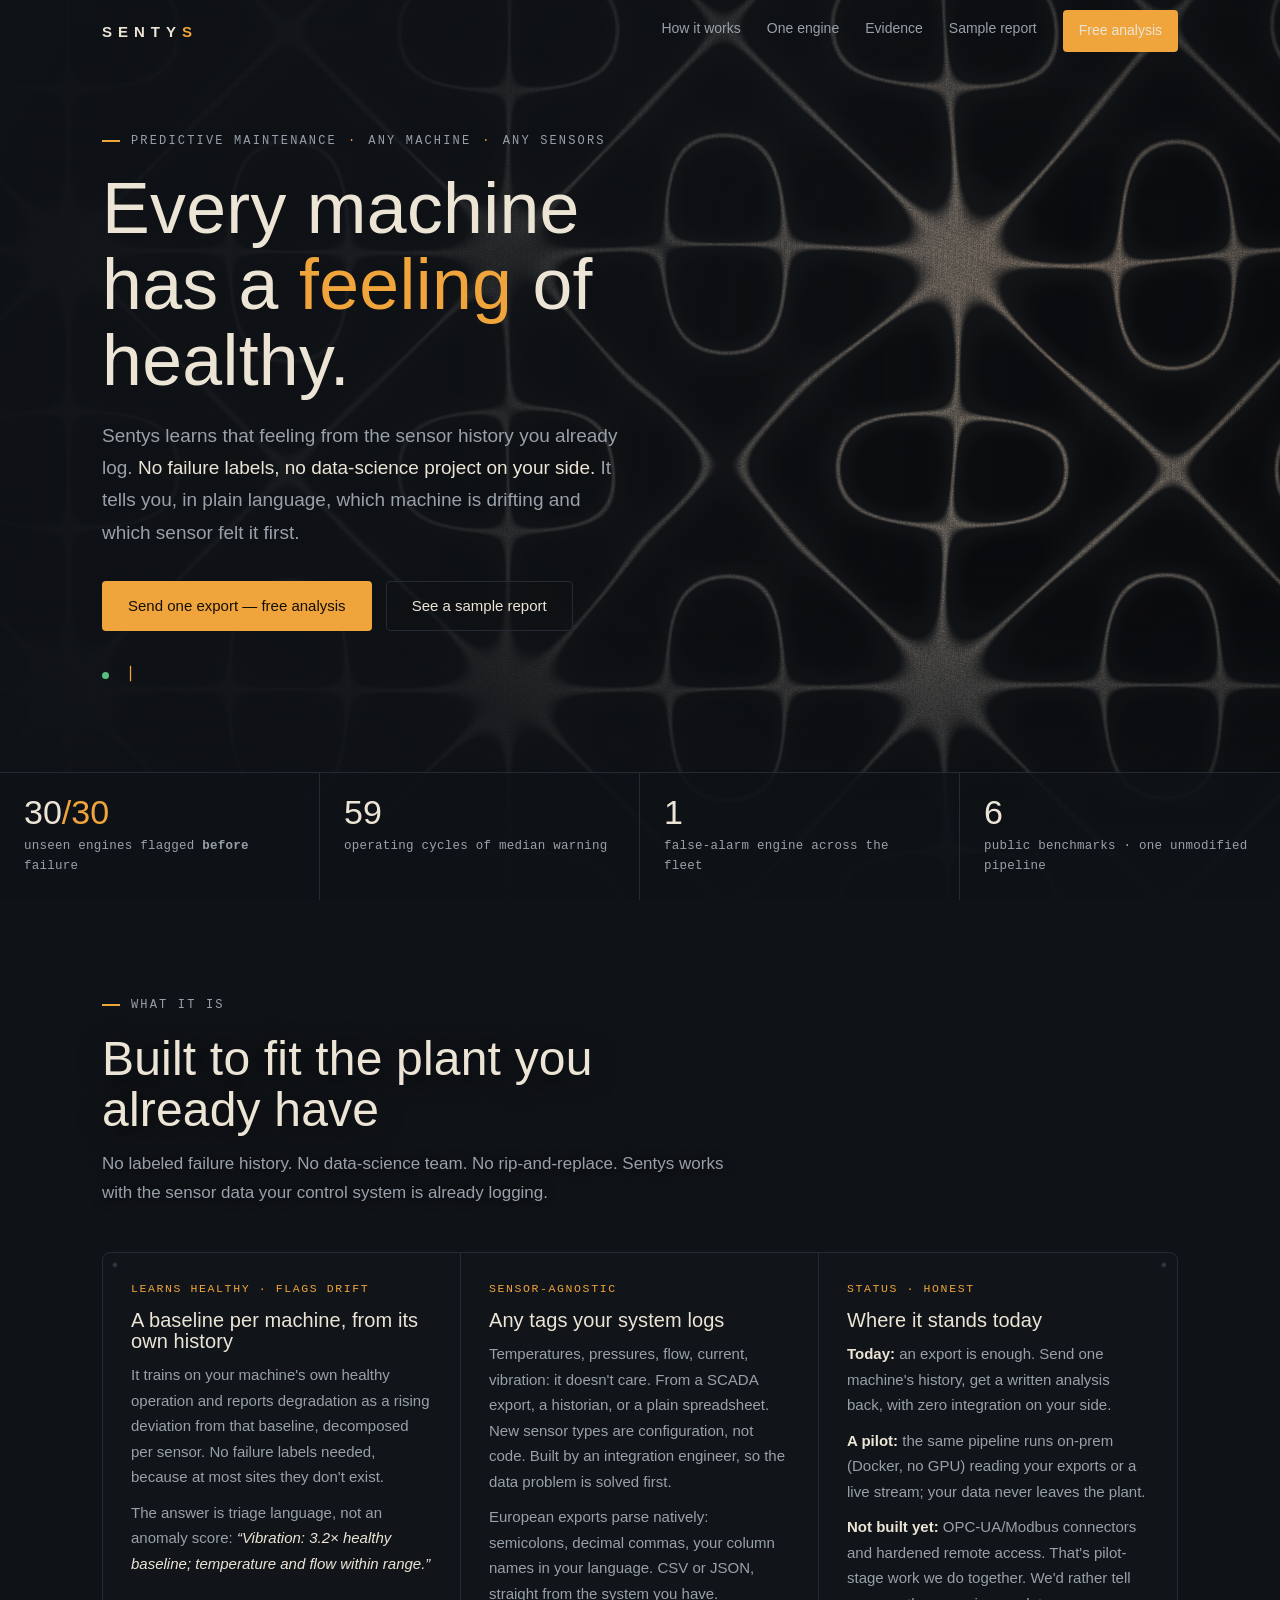
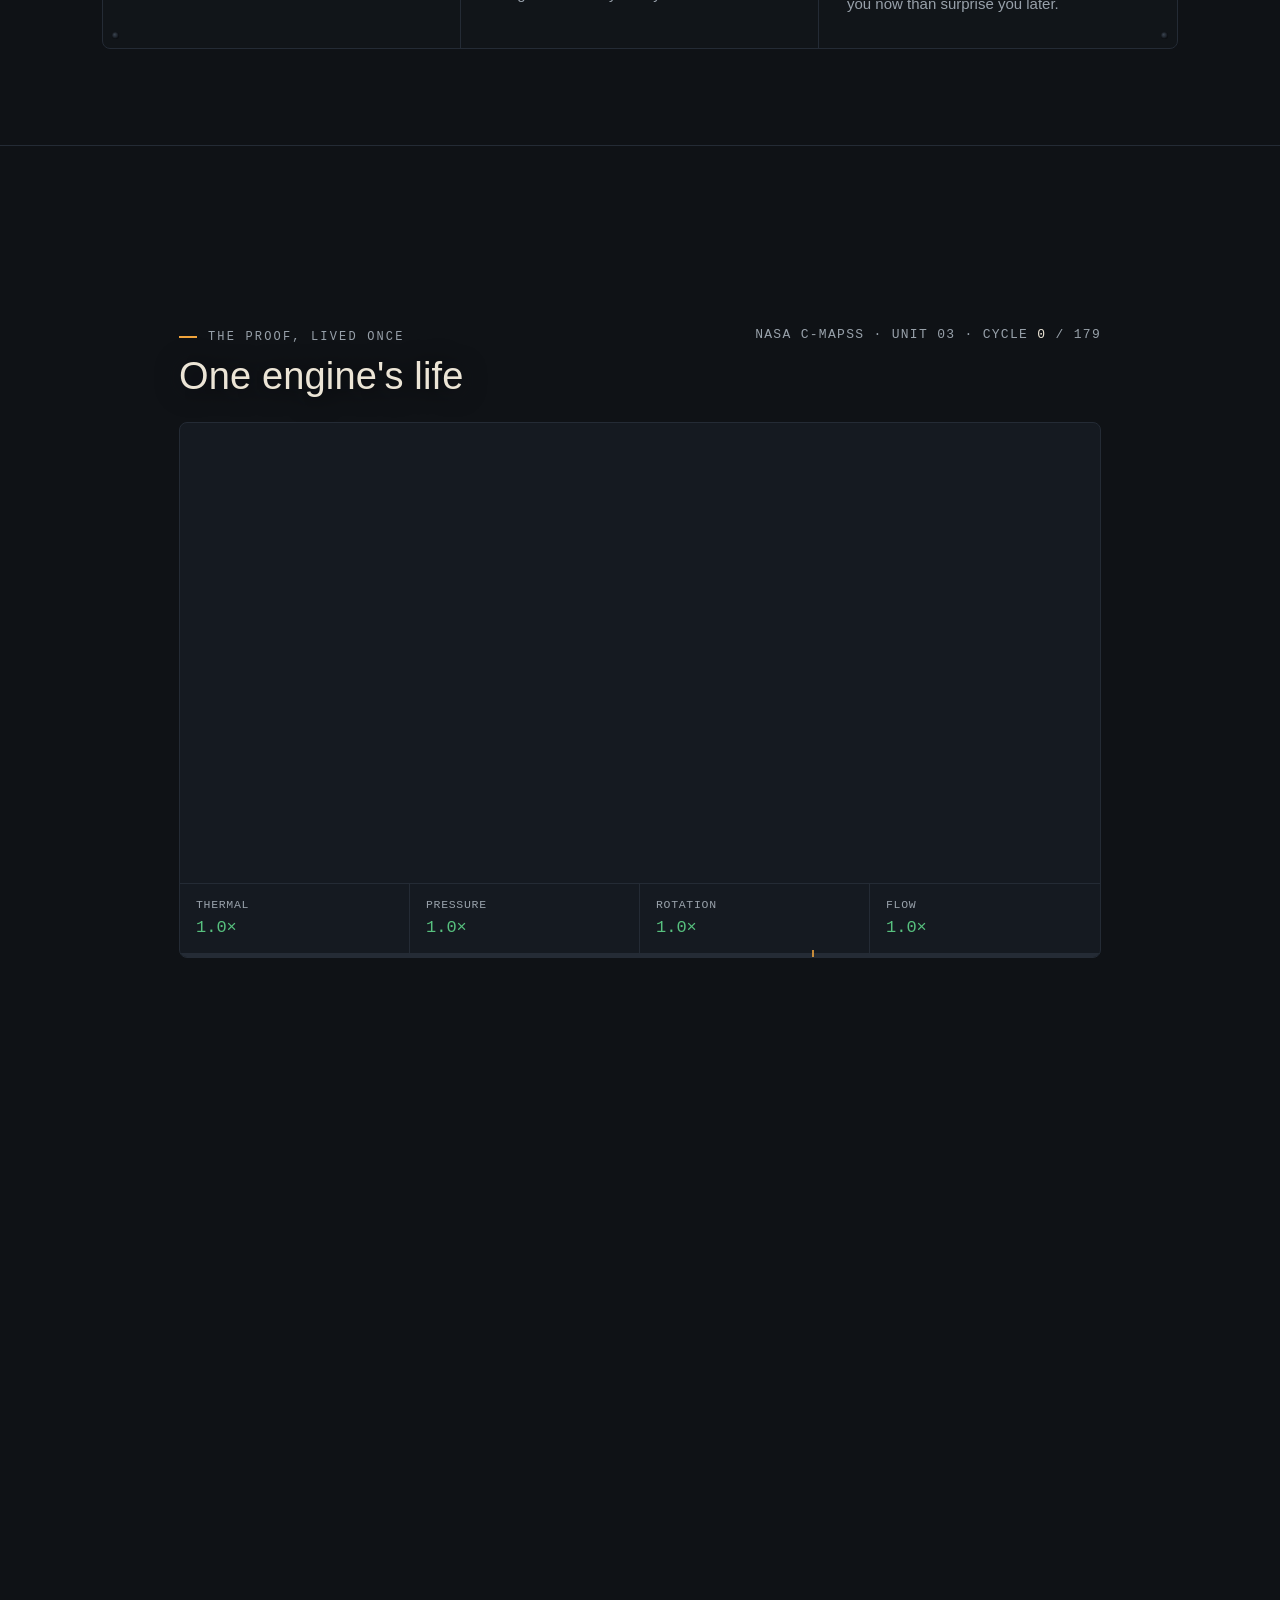
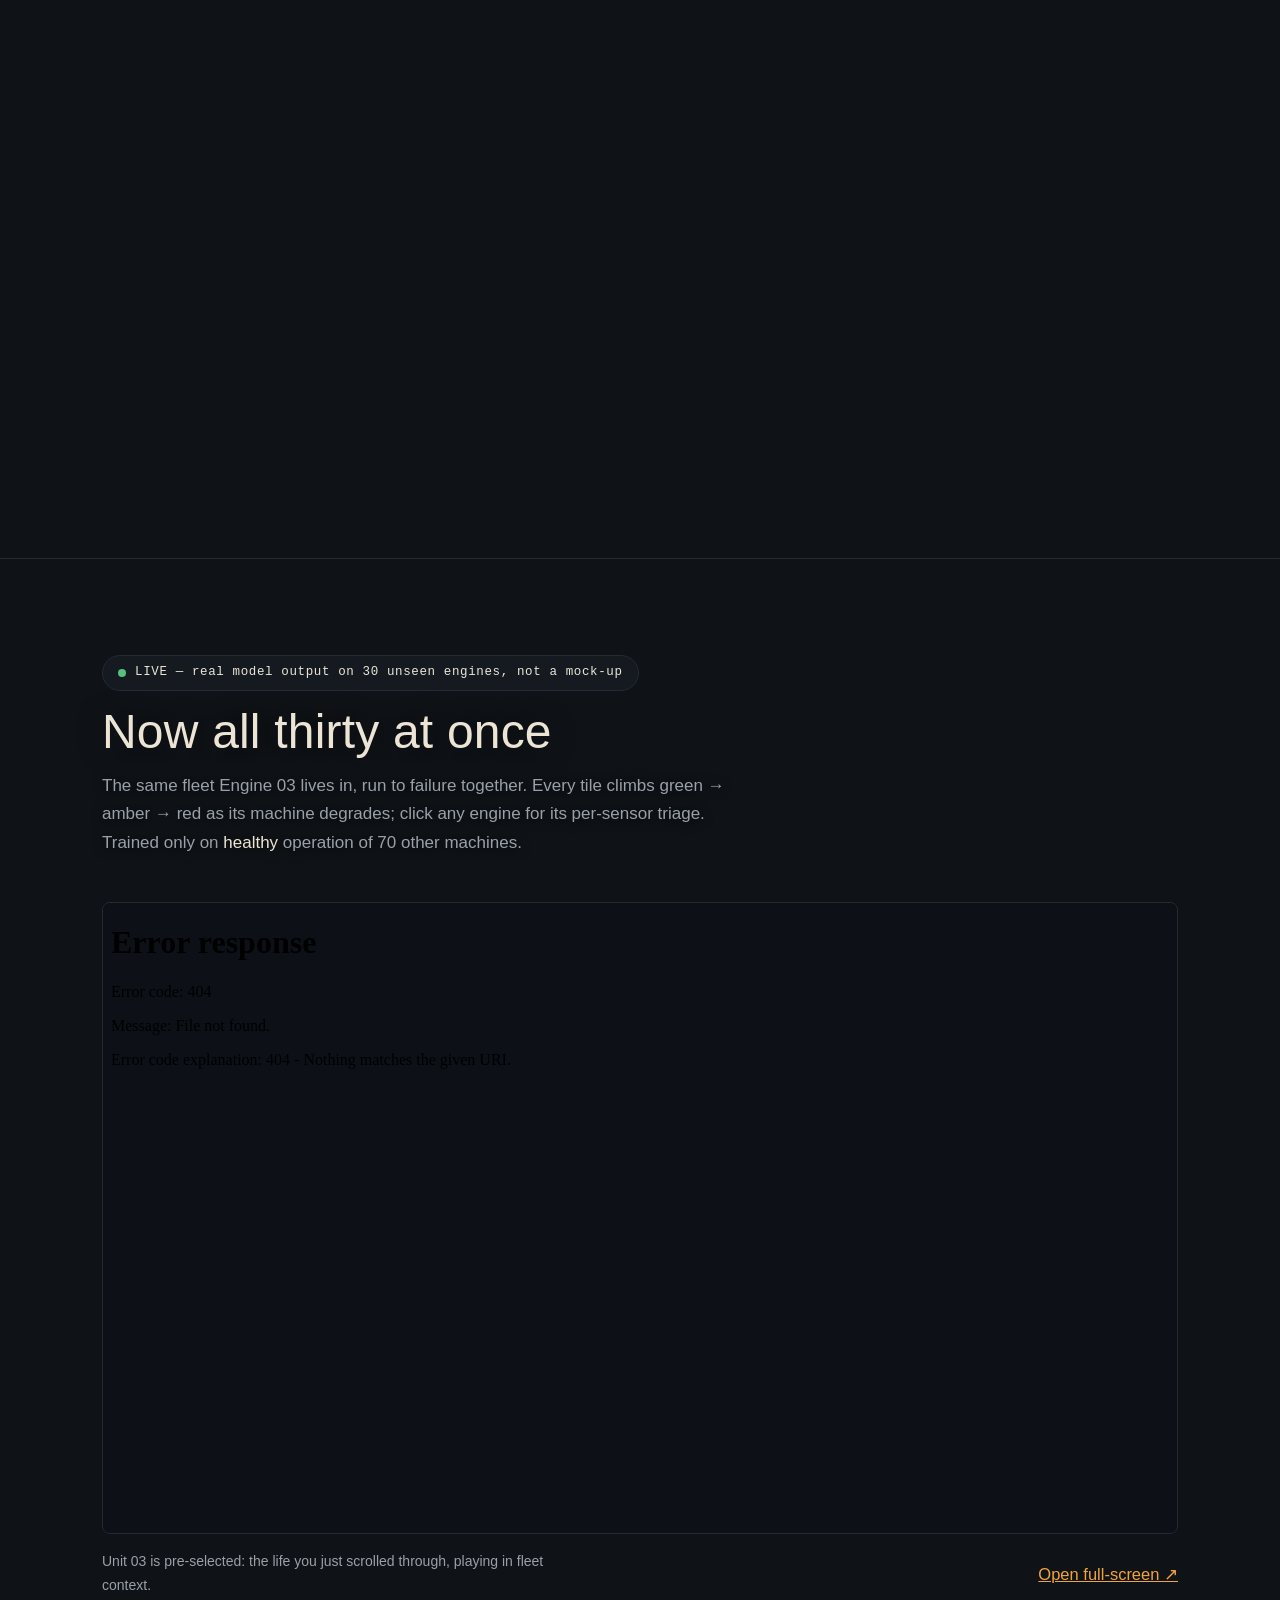
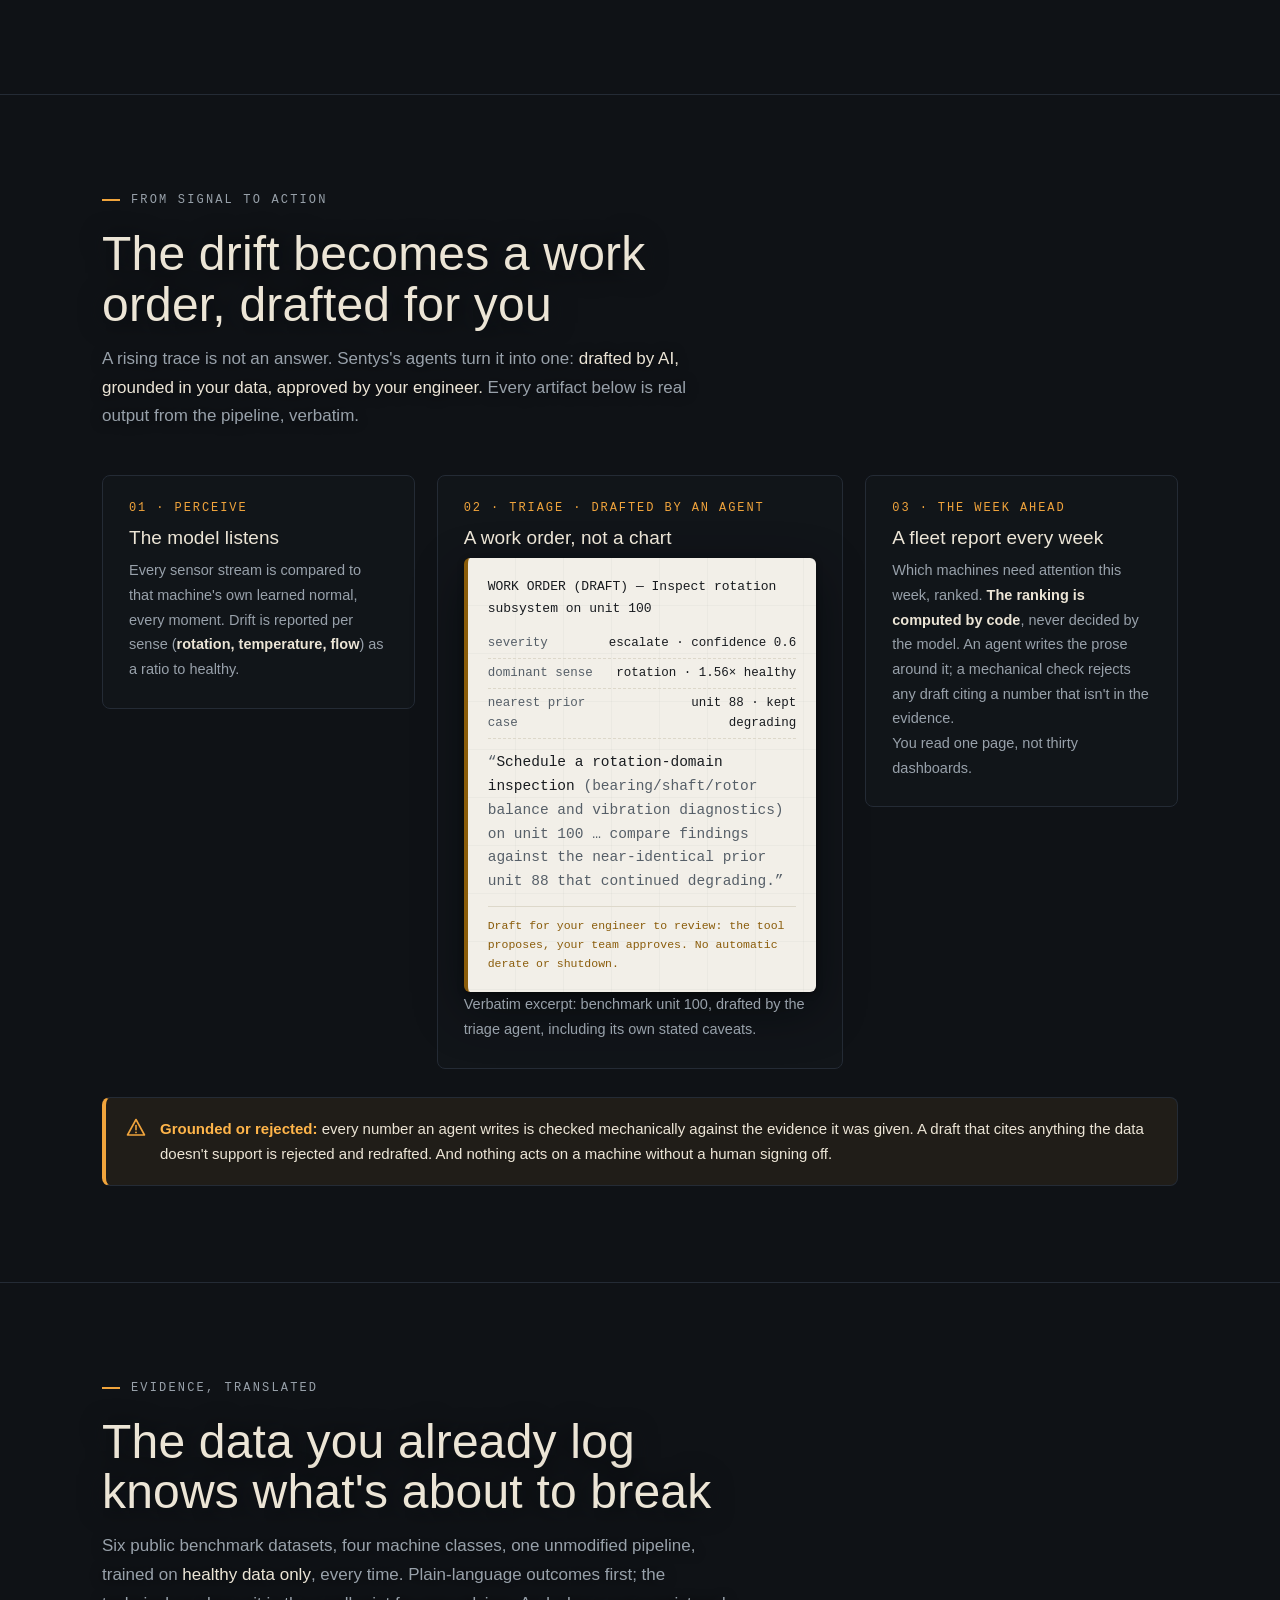
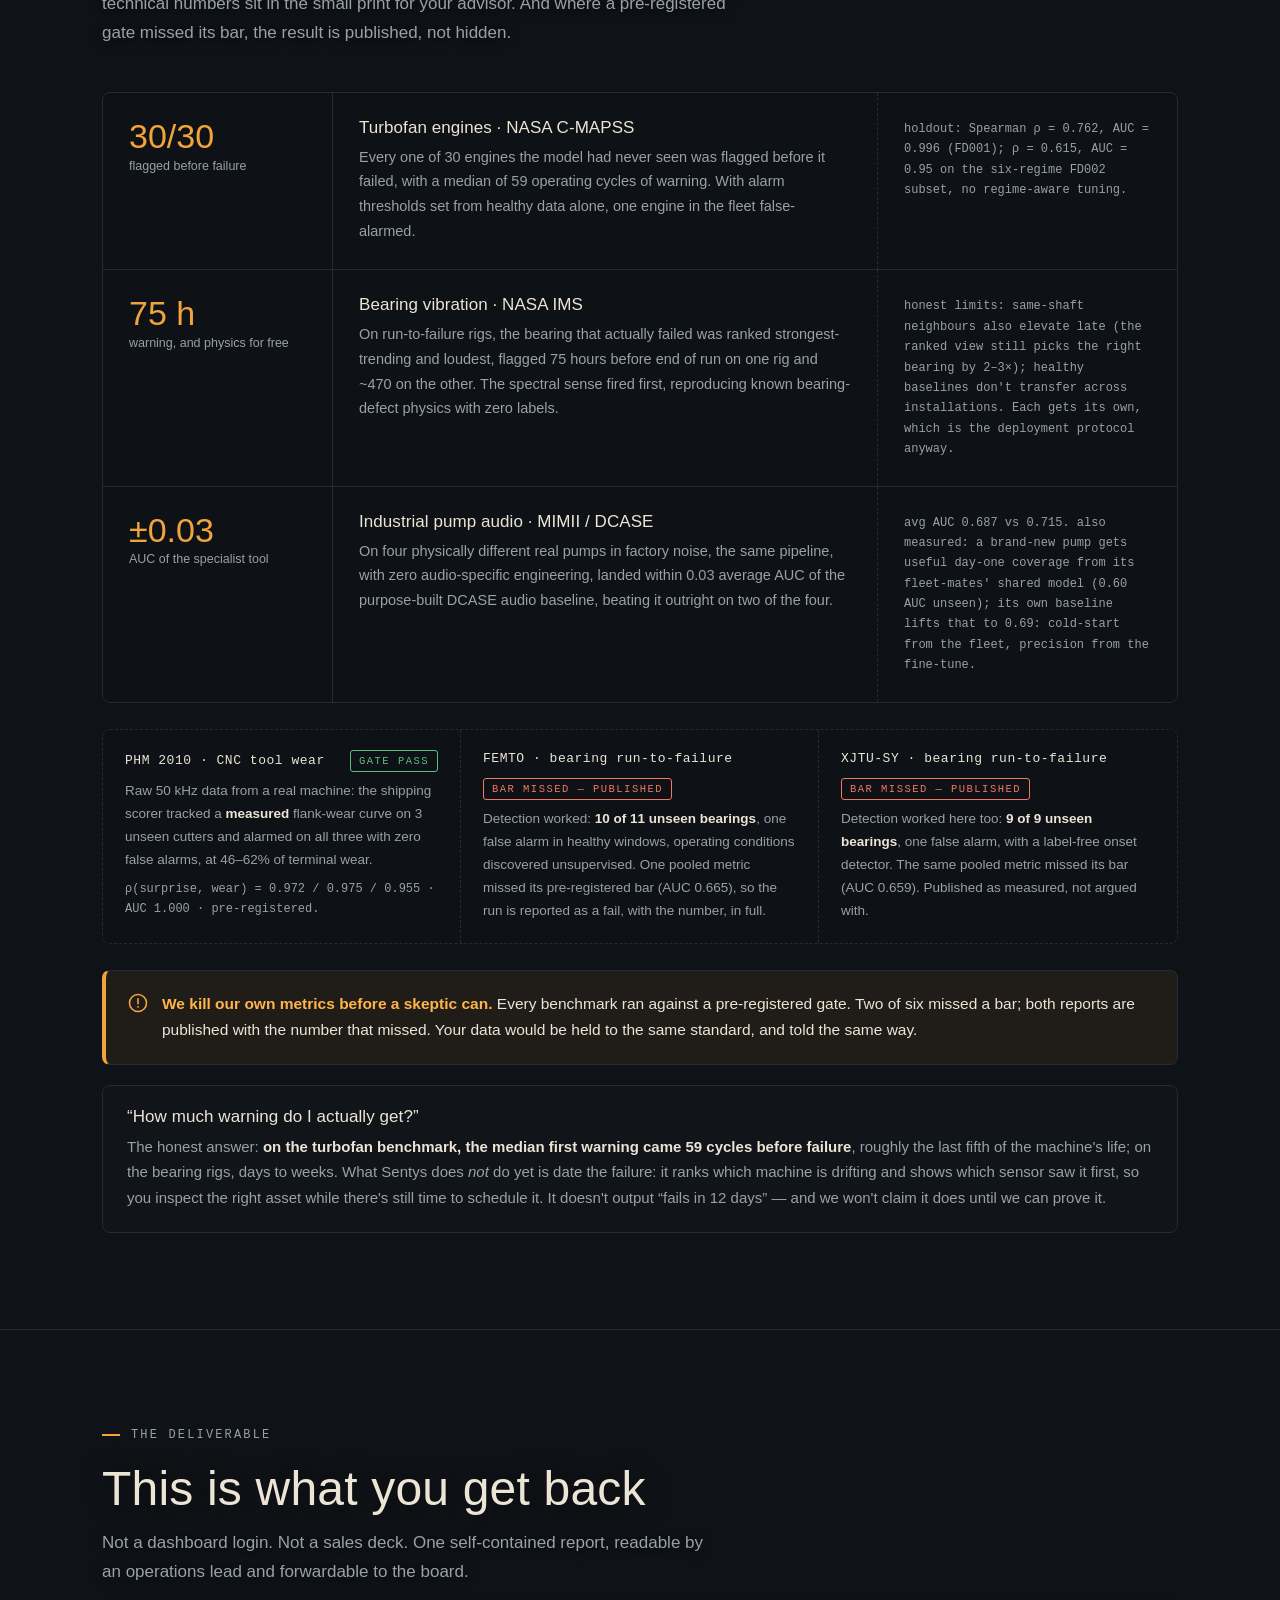
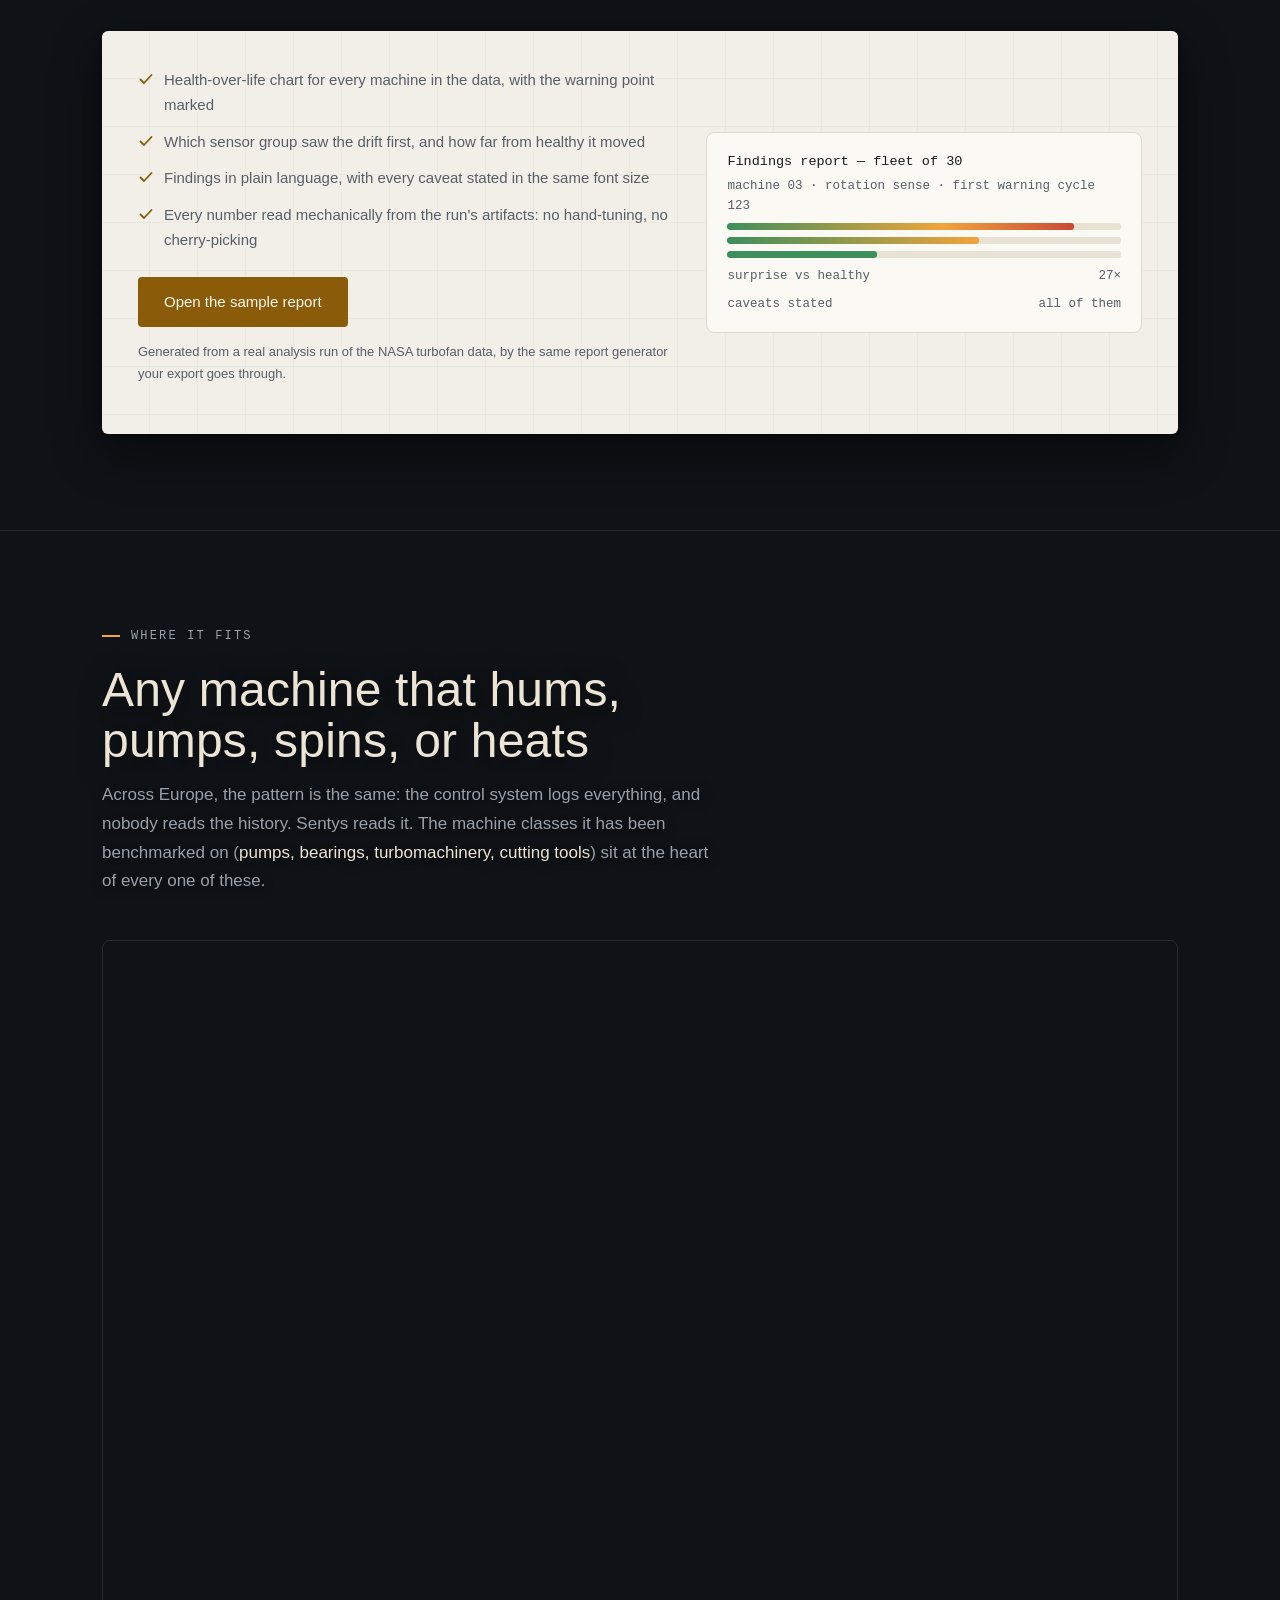
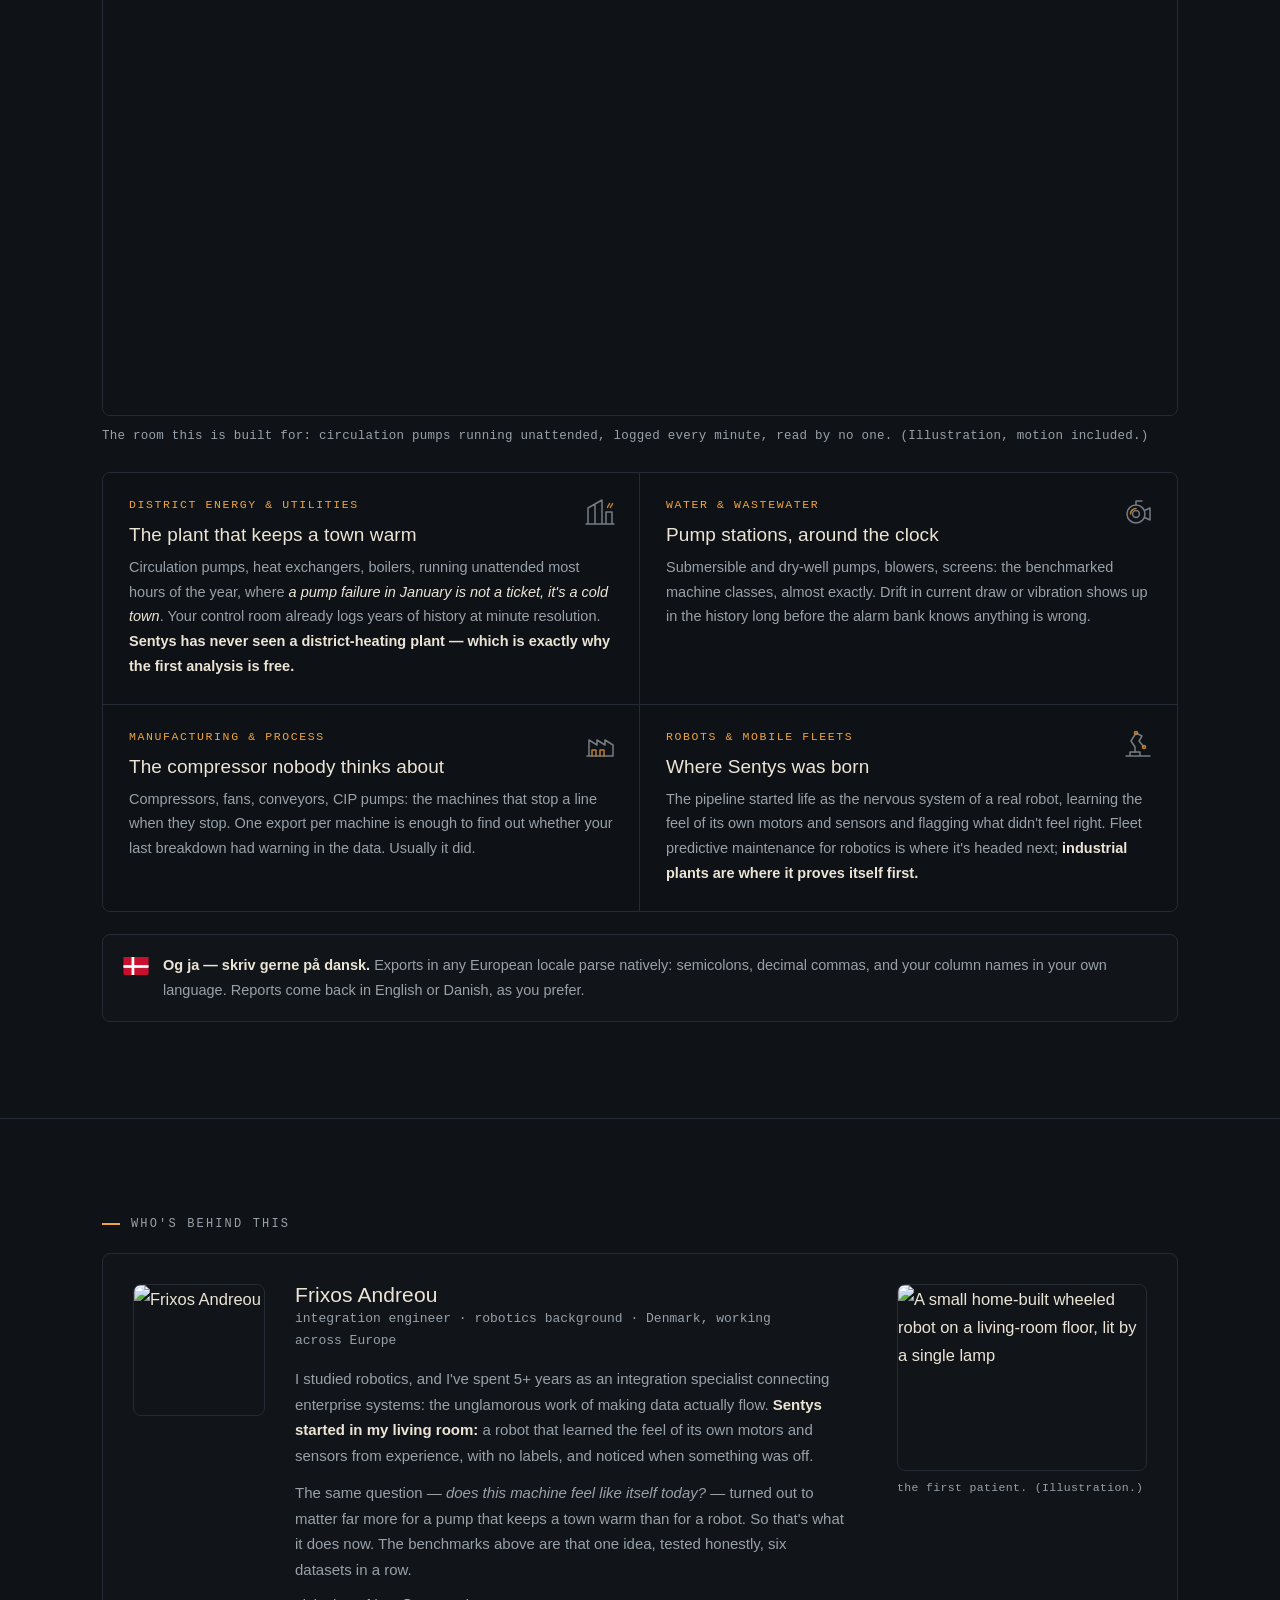
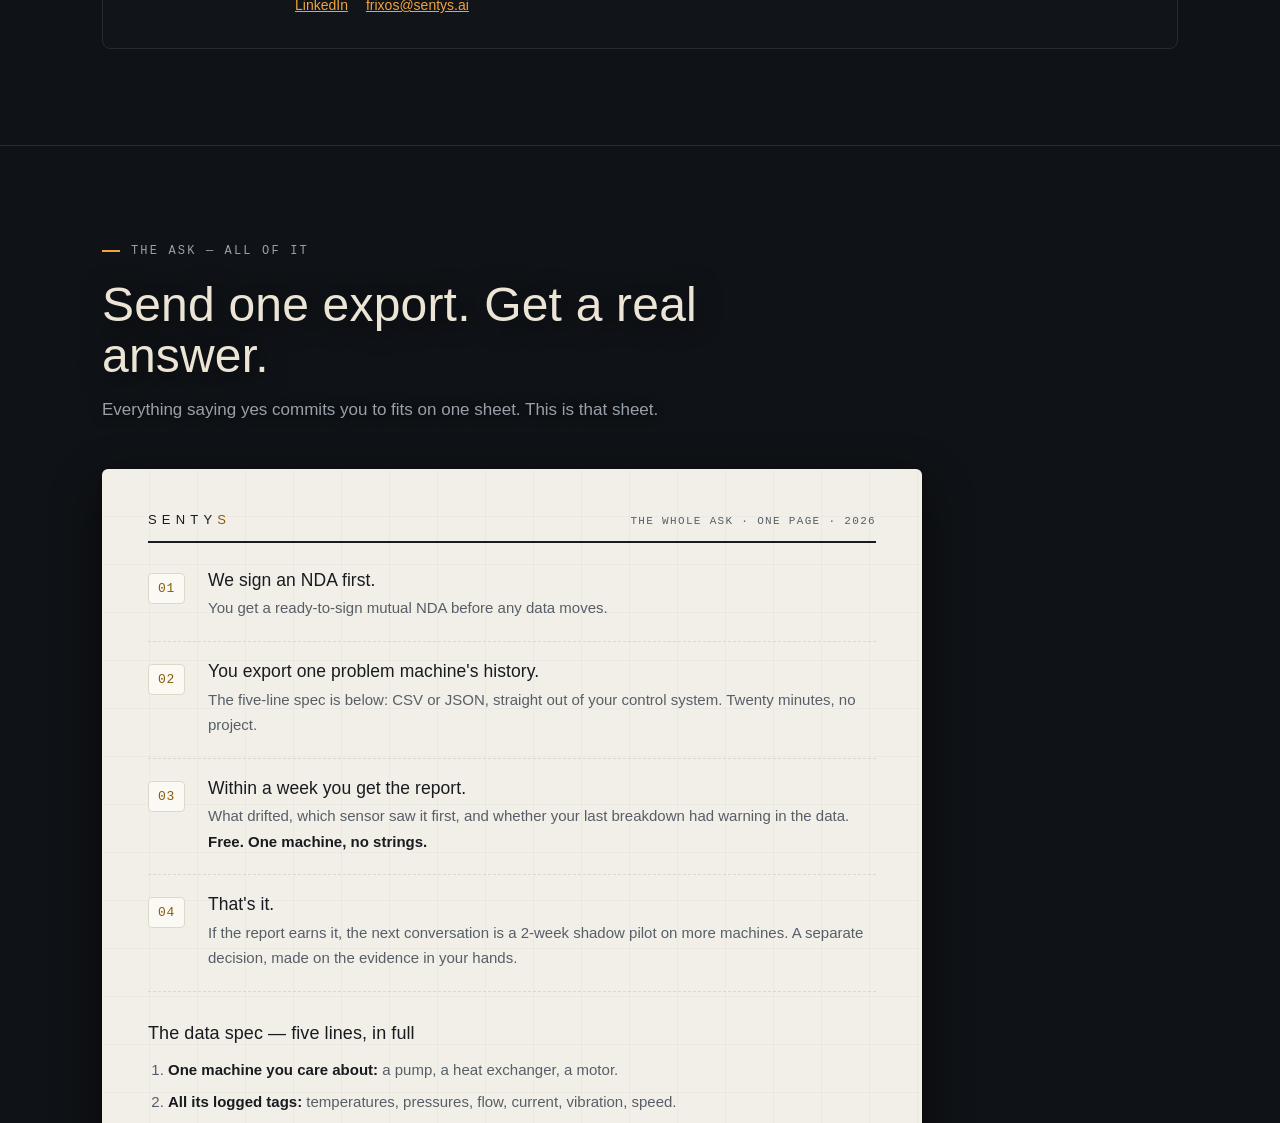
==== index.html @ b0e02014 "Enforced convictions: display-scale payoff ('56 cycles'), mobile 2x2 sense chips The story's most im" ====
<!DOCTYPE html>
<html lang="en">
<head>
<meta charset="utf-8">
<meta name="viewport" content="width=device-width, initial-scale=1">
<title>Sentys — Every machine has a feeling of healthy</title>
<meta name="description" content="Sentys learns each machine's healthy behaviour from the sensor history you already log: any machine, any sensors, no failure labels. It tells you in plain language which machine is drifting and which sensor felt it first.">
<meta property="og:type" content="website">
<meta property="og:title" content="Sentys — every machine has a feeling of healthy">
<meta property="og:description" content="Failure warning from data you already collect. All 30 unseen machines flagged before failure on NASA's benchmark, one false alarm. Send one export — free analysis.">
<meta property="og:url" content="https://sentys.ai/">
<meta property="og:image" content="https://sentys.ai/og.png">
<meta property="og:image:width" content="1200">
<meta property="og:image:height" content="630">
<meta name="twitter:card" content="summary_large_image">
<link rel="canonical" href="https://sentys.ai/">
<meta name="theme-color" content="#0f1216">
<link rel="icon" href="data:image/svg+xml,%3Csvg xmlns='http://www.w3.org/2000/svg' viewBox='0 0 32 32'%3E%3Crect width='32' height='32' rx='6' fill='%230f1216'/%3E%3Cpath d='M6 16c3.3 0 3.3-6 6.7-6s3.3 6 6.6 6 3.4-6 6.7-6' fill='none' stroke='%23f0a43c' stroke-width='2.2' stroke-linecap='round'/%3E%3Cpath d='M6 22c3.3 0 3.3-4 6.7-4s3.3 4 6.6 4 3.4-4 6.7-4' fill='none' stroke='%23ece5d6' stroke-width='1.6' stroke-linecap='round' opacity='.55'/%3E%3C/svg%3E">
<link rel="preload" href="assets/fonts/ClashDisplay-500.woff2" as="font" type="font/woff2" crossorigin>
<link rel="preload" href="assets/fonts/Supreme-Regular.woff2" as="font" type="font/woff2" crossorigin>
<link rel="preload" href="assets/fonts/PlexMono-400.woff2" as="font" type="font/woff2" crossorigin>
<link rel="stylesheet" href="assets/css/site.css?v=3">
</head>
<body>
<a class="skip" href="#main">Skip to content</a>

<div class="plate-fallback" aria-hidden="true"></div>
<canvas id="plate" aria-hidden="true"></canvas>
<div class="veil" aria-hidden="true"></div>

<nav class="top" aria-label="Main">
  <div class="wrap">
    <a class="brand" href="#top">SENTY<i>S</i></a>
    <div class="nav-links">
      <a href="#how">How it works</a>
      <a href="#story">One engine</a>
      <a href="#evidence">Evidence</a>
      <a href="sample-report.html">Sample report</a>
      <a class="nav-cta" href="#ask">Free analysis</a>
    </div>
  </div>
</nav>

<!-- ═══ HERO ═══ -->
<header class="hero" id="top" data-plate="hero" data-plate-mode="5,3" data-plate-center=".62,.48" data-plate-dim="1">
  <div class="hero-scrim" aria-hidden="true"></div>
  <div class="hero-inner">
    <div class="wrap">
      <div class="hero-copy">
        <p class="eyebrow eyebrow-seq"><span class="ph">Predictive maintenance</span><span class="sep">·</span><span class="ph">any machine</span><span class="sep">·</span><span class="ph">any sensors</span></p>
        <h1>Every machine has a <em>feeling</em> of healthy.</h1>
        <p class="hero-sub">Sentys learns that feeling from the sensor history you already log.
          <b>No failure labels, no data-science project on your side.</b> It tells you, in plain
          language, which machine is drifting and which sensor felt it first.</p>
        <div class="cta-row">
          <a class="btn btn-primary" href="#ask">Send one export — free analysis</a>
          <a class="btn btn-ghost" href="sample-report.html">See a sample report</a>
        </div>
        <p class="voice" aria-live="off"><span class="dot" aria-hidden="true"></span>
          <span class="vtext">all senses within healthy range</span><span class="caret" aria-hidden="true">▏</span></p>
      </div>
    </div>
  </div>
  <div class="readouts">
    <div class="readout-grid" role="list">
      <div class="readout" role="listitem"><div class="n num">30<i>/30</i></div><div class="l">unseen engines flagged <b>before</b> failure</div></div>
      <div class="readout" role="listitem"><div class="n num">59</div><div class="l">operating cycles of median warning</div></div>
      <div class="readout" role="listitem"><div class="n num">1</div><div class="l">false-alarm engine across the fleet</div></div>
      <div class="readout" role="listitem"><div class="n num">6</div><div class="l">public benchmarks · one unmodified pipeline</div></div>
    </div>
  </div>
</header>

<main id="main">
<!-- ═══ WHAT IT IS: the spec plate ═══ -->
<section id="how" data-plate data-plate-mode="4,3" data-plate-center=".5,.4" data-plate-dim=".28">
  <div class="wrap">
    <p class="eyebrow reveal">What it is</p>
    <h2 class="reveal">Built to fit the plant you already have</h2>
    <p class="section-lead reveal d1">No labeled failure history. No data-science team. No rip-and-replace.
      Sentys works with the sensor data your control system is already logging.</p>
    <div class="platewall reveal">
      <span class="screw tl" aria-hidden="true"></span><span class="screw tr" aria-hidden="true"></span>
      <span class="screw bl" aria-hidden="true"></span><span class="screw br" aria-hidden="true"></span>
      <div class="pw-cell">
        <div class="tag">Learns healthy · flags drift</div>
        <h3>A baseline per machine, from its own history</h3>
        <p>It trains on your machine's own healthy operation and reports degradation as a rising
          deviation from that baseline, decomposed per sensor. No failure labels needed, because
          at most sites they don't exist.</p>
        <p>The answer is triage language, not an anomaly score:
          <i>“Vibration: 3.2× healthy baseline; temperature and flow within range.”</i></p>
      </div>
      <div class="pw-cell">
        <div class="tag">Sensor-agnostic</div>
        <h3>Any tags your system logs</h3>
        <p>Temperatures, pressures, flow, current, vibration: it doesn't care. From a SCADA export,
          a historian, or a plain spreadsheet. New sensor types are configuration, not code. Built
          by an integration engineer, so the data problem is solved first.</p>
        <p>European exports parse natively: semicolons, decimal commas, your column names in your
          language. CSV or JSON, straight from the system you have.</p>
      </div>
      <div class="pw-cell">
        <div class="tag">Status · honest</div>
        <h3>Where it stands today</h3>
        <p><b>Today:</b> an export is enough. Send one machine's history, get a written analysis
          back, with zero integration on your side.</p>
        <p><b>A pilot:</b> the same pipeline runs on-prem (Docker, no GPU) reading your exports or
          a live stream; your data never leaves the plant.</p>
        <p><b>Not built yet:</b> OPC-UA/Modbus connectors and hardened remote access. That's
          pilot-stage work we do together. We'd rather tell you now than surprise you later.</p>
      </div>
    </div>
  </div>
</section>

<!-- ═══ THE STORY: one engine's life, scrubbed by scroll ═══ -->
<section id="story" data-plate data-plate-mode="6,2" data-plate-center=".5,.55" data-plate-dim=".55">
  <div class="story-track">
    <div class="story-stick">
      <div class="wrap">
        <div class="story-head">
          <div>
            <p class="eyebrow" style="margin-bottom:10px;">The proof, lived once</p>
            <h2 class="story-title">One engine's life</h2>
          </div>
          <div class="story-cycle num">NASA C-MAPSS · UNIT 03 · CYCLE <span class="cyc">0</span> / 179
            <span class="story-hint" aria-hidden="true">scroll to run <span class="ar">▾</span></span></div>
        </div>
        <div class="story-chartbox">
          <canvas id="storychart" role="img" aria-label="Engine 03's surprise signal over its 179-cycle life, drawn as you scroll: quiet near 1× healthy for 122 cycles, the rotation sense crossing the amber threshold at cycle 123, then climbing to 27× at failure at cycle 179. Four thin per-sense traces run beneath the overall signal."></canvas>
          <div class="story-chips" role="list">
            <div class="story-chip" role="listitem" data-chip="thermal">thermal <span class="cv num">1.0×</span></div>
            <div class="story-chip" role="listitem" data-chip="pressure">pressure <span class="cv num">1.0×</span></div>
            <div class="story-chip" role="listitem" data-chip="rotation">rotation <span class="cv num">1.0×</span></div>
            <div class="story-chip" role="listitem" data-chip="flow">flow <span class="cv num">1.0×</span></div>
          </div>
          <div class="story-rail" aria-hidden="true"><i class="fill"></i><b class="tick"></b></div>
        </div>
        <div class="story-stages">
          <div class="story-stage" data-from="0" data-to="8">
            <div class="s-kicker">Real model output · never seen in training</div>
            <p>179 cycles of real sensor data, scored by Sentys exactly as you see it here.
              <i>Scroll to live this machine's whole life.</i></p>
          </div>
          <div class="story-stage" data-from="8" data-to="45">
            <div class="s-kicker">Learning</div>
            <p>The model learned what healthy feels like from 70 <i>other</i> engines.
              It has never seen this one. No failure labels, anywhere.</p>
          </div>
          <div class="story-stage" data-from="45" data-to="120">
            <div class="s-kicker">Quiet</div>
            <p>122 cycles of nominal. Four senses, all reading near 1× healthy. This is most of a
              machine's life, and Sentys stays silent through it: <i>one false-alarm engine across
              the whole 30-engine fleet.</i></p>
          </div>
          <div class="story-stage" data-from="120" data-to="148">
            <div class="s-kicker">First warning · cycle 123</div>
            <p>The <b>rotation sense</b> crosses the line at 3.7× healthy. Thermal reads 0.9×,
              pressure 1.0×, flow 1.3×: still asleep. One sense felt it first, and said which.</p>
          </div>
          <div class="story-stage" data-from="148" data-to="174">
            <div class="s-kicker">The system speaks</div>
            <p class="s-quote">“Rotation: 4.4× healthy baseline (warning). Thermal, flow, pressure
              within range. Recommend: schedule an inspection.”</p>
            <p><i>Verbatim: the live demo's triage panel for this engine.</i></p>
          </div>
          <div class="story-stage" data-from="174" data-to="181">
            <div class="s-kicker">Failure · cycle 179</div>
            <p class="s-payoff"><b class="num">56 cycles</b> between the first warning and the failure.</p>
            <p>Time enough to schedule the fix instead of surviving the surprise.
              <a href="#demo">Now watch all thirty at once ↓</a></p>
          </div>
        </div>
      </div>
    </div>
  </div>
</section>

<!-- ═══ LIVE DEMO ═══ -->
<section id="demo" data-plate data-plate-mode="3,2" data-plate-center=".5,.4" data-plate-dim=".22">
  <div class="wrap">
    <div class="demo-chip reveal"><span class="dot" aria-hidden="true"></span>LIVE — real model output on 30 unseen engines, not a mock-up</div>
    <h2 class="reveal">Now all thirty at once</h2>
    <p class="section-lead reveal d1">The same fleet Engine 03 lives in, run to failure together.
      Every tile climbs green → amber → red as its machine degrades; click any engine for its
      per-sensor triage. Trained only on <b>healthy</b> operation of 70 other machines.</p>
    <div class="demo-embed reveal d1">
      <iframe src="demo/?embed=1&autoplay=1&loop=1&select=3" title="Sentys live fleet demo — 30 unseen engines run to failure" loading="lazy"></iframe>
    </div>
    <div class="demo-caption reveal d2">
      <p>Unit 03 is pre-selected: the life you just scrolled through, playing in fleet context.</p>
      <a href="demo/" target="_blank" rel="noopener">Open full-screen ↗</a>
    </div>
  </div>
</section>

<!-- ═══ SIGNAL → ACTION ═══ -->
<section id="action" data-plate data-plate-mode="5,4" data-plate-center=".55,.45" data-plate-dim=".24">
  <div class="wrap">
    <p class="eyebrow reveal">From signal to action</p>
    <h2 class="reveal">The drift becomes a work order, drafted for you</h2>
    <p class="section-lead reveal d1">A rising trace is not an answer. Sentys's agents turn it into one:
      <b>drafted by AI, grounded in your data, approved by your engineer.</b>
      Every artifact below is real output from the pipeline, verbatim.</p>

    <div class="flow">
      <div class="flow-step reveal">
        <div class="stepno">01 · PERCEIVE</div>
        <h3>The model listens</h3>
        <p>Every sensor stream is compared to that machine's own learned normal, every moment.
          Drift is reported per sense (<b>rotation, temperature, flow</b>) as a ratio to healthy.</p>
      </div>
      <div class="flow-step reveal d1">
        <div class="stepno">02 · TRIAGE · DRAFTED BY AN AGENT</div>
        <h3>A work order, not a chart</h3>
        <div class="paper workorder">
          <div class="wo-title">WORK ORDER (DRAFT) — Inspect rotation subsystem on unit 100</div>
          <div class="wo-kv"><span>severity</span><span>escalate · confidence 0.6</span></div>
          <div class="wo-kv"><span>dominant sense</span><span>rotation · 1.56× healthy</span></div>
          <div class="wo-kv"><span>nearest prior case</span><span>unit 88 · kept degrading</span></div>
          <p class="wo-quote">“<b>Schedule a rotation-domain inspection</b> (bearing/shaft/rotor balance
            and vibration diagnostics) on unit 100 … compare findings against the near-identical
            prior unit 88 that continued degrading.”</p>
          <div class="wo-foot">Draft for your engineer to review: the tool proposes, your team approves.
            No automatic derate or shutdown.</div>
        </div>
        <p class="flow-cap">Verbatim excerpt: benchmark unit 100, drafted by the triage agent,
          including its own stated caveats.</p>
      </div>
      <div class="flow-step reveal d2">
        <div class="stepno">03 · THE WEEK AHEAD</div>
        <h3>A fleet report every week</h3>
        <p>Which machines need attention this week, ranked. <b>The ranking is computed by code</b>,
          never decided by the model. An agent writes the prose around it; a mechanical check rejects
          any draft citing a number that isn't in the evidence.</p>
        <p>You read one page, not thirty dashboards.</p>
      </div>
    </div>

    <div class="guardrail reveal">
      <svg width="20" height="20" viewBox="0 0 20 20" fill="none" aria-hidden="true"><path d="M10 1.5 18.5 17H1.5L10 1.5Z" stroke="currentColor" stroke-width="1.6" stroke-linejoin="round"/><path d="M10 7.5v4.2" stroke="currentColor" stroke-width="1.6" stroke-linecap="round"/><circle cx="10" cy="14.4" r=".9" fill="currentColor"/></svg>
      <p><b>Grounded or rejected:</b> every number an agent writes is checked mechanically against the
        evidence it was given. A draft that cites anything the data doesn't support is rejected and
        redrafted. And nothing acts on a machine without a human signing off.</p>
    </div>
  </div>
</section>

<!-- ═══ EVIDENCE: the instrument wall ═══ -->
<section id="evidence" data-plate data-plate-mode="7,2" data-plate-center=".45,.5" data-plate-dim=".28">
  <div class="wrap">
    <p class="eyebrow reveal">Evidence, translated</p>
    <h2 class="reveal">The data you already log knows what's about to break</h2>
    <p class="section-lead reveal d1">Six public benchmark datasets, four machine classes, one
      unmodified pipeline, trained on <b>healthy data only</b>, every time. Plain-language outcomes
      first; the technical numbers sit in the small print for your advisor. And where a
      pre-registered gate missed its bar, the result is published, not hidden.</p>

    <div class="wall reveal">
      <div class="wall-row">
        <div class="wall-metric"><div class="m num">30/30<small>flagged before failure</small></div></div>
        <div class="wall-body">
          <h3>Turbofan engines · NASA C-MAPSS</h3>
          <p>Every one of 30 engines the model had never seen was flagged before it failed, with a
            median of 59 operating cycles of warning. With alarm thresholds set from healthy data
            alone, one engine in the fleet false-alarmed.</p>
        </div>
        <div class="wall-tech">holdout: Spearman ρ = 0.762, AUC = 0.996 (FD001); ρ = 0.615, AUC = 0.95 on
          the six-regime FD002 subset, no regime-aware tuning.</div>
      </div>
      <div class="wall-row">
        <div class="wall-metric"><div class="m num">75 h<small>warning, and physics for free</small></div></div>
        <div class="wall-body">
          <h3>Bearing vibration · NASA IMS</h3>
          <p>On run-to-failure rigs, the bearing that actually failed was ranked strongest-trending
            and loudest, flagged 75 hours before end of run on one rig and ~470 on the other. The
            spectral sense fired first, reproducing known bearing-defect physics with zero labels.</p>
        </div>
        <div class="wall-tech">honest limits: same-shaft neighbours also elevate late (the ranked view still
          picks the right bearing by 2–3×); healthy baselines don't transfer across installations.
          Each gets its own, which is the deployment protocol anyway.</div>
      </div>
      <div class="wall-row">
        <div class="wall-metric"><div class="m num">±0.03<small>AUC of the specialist tool</small></div></div>
        <div class="wall-body">
          <h3>Industrial pump audio · MIMII / DCASE</h3>
          <p>On four physically different real pumps in factory noise, the same pipeline, with zero
            audio-specific engineering, landed within 0.03 average AUC of the purpose-built DCASE
            audio baseline, beating it outright on two of the four.</p>
        </div>
        <div class="wall-tech">avg AUC 0.687 vs 0.715. also measured: a brand-new pump gets useful day-one
          coverage from its fleet-mates' shared model (0.60 AUC unseen); its own baseline lifts that
          to 0.69: cold-start from the fleet, precision from the fine-tune.</div>
      </div>
    </div>

    <div class="gates reveal">
      <div class="gate">
        <div class="g-head"><span class="g-name">PHM 2010 · CNC tool wear</span><span class="g-stamp pass">GATE PASS</span></div>
        <p>Raw 50 kHz data from a real machine: the shipping scorer tracked a <b>measured</b>
          flank-wear curve on 3 unseen cutters and alarmed on all three with zero false alarms,
          at 46–62% of terminal wear.</p>
        <p style="margin-top:8px; font:400 12px/1.65 var(--mono);">ρ(surprise, wear) = 0.972 / 0.975 / 0.955 · AUC 1.000 · pre-registered.</p>
      </div>
      <div class="gate">
        <div class="g-head"><span class="g-name">FEMTO · bearing run-to-failure</span><span class="g-stamp fail">BAR MISSED — PUBLISHED</span></div>
        <p>Detection worked: <b>10 of 11 unseen bearings</b>, one false alarm in healthy windows,
          operating conditions discovered unsupervised. One pooled metric missed its pre-registered
          bar (AUC 0.665), so the run is reported as a fail, with the number, in full.</p>
      </div>
      <div class="gate">
        <div class="g-head"><span class="g-name">XJTU-SY · bearing run-to-failure</span><span class="g-stamp fail">BAR MISSED — PUBLISHED</span></div>
        <p>Detection worked here too: <b>9 of 9 unseen bearings</b>, one false alarm, with a
          label-free onset detector. The same pooled metric missed its bar (AUC 0.659). Published
          as measured, not argued with.</p>
      </div>
    </div>

    <div class="honest reveal">
      <svg width="20" height="20" viewBox="0 0 20 20" fill="none" aria-hidden="true"><circle cx="10" cy="10" r="8.5" stroke="currentColor" stroke-width="1.6"/><path d="M10 5.8v5" stroke="currentColor" stroke-width="1.6" stroke-linecap="round"/><circle cx="10" cy="13.9" r=".9" fill="currentColor"/></svg>
      <p><b>We kill our own metrics before a skeptic can.</b> Every benchmark ran against a
        pre-registered gate. Two of six missed a bar; both reports are published with the number
        that missed. Your data would be held to the same standard, and told the same way.</p>
    </div>

    <div class="qa reveal">
      <h3>“How much warning do I actually get?”</h3>
      <p>The honest answer: <b>on the turbofan benchmark, the median first warning came 59 cycles
        before failure</b>, roughly the last fifth of the machine's life; on the bearing rigs,
        days to weeks. What Sentys does <i>not</i> do yet is date the failure: it ranks which machine
        is drifting and shows which sensor saw it first, so you inspect the right asset while there's
        still time to schedule it. It doesn't output “fails in 12 days” — and we won't claim it does
        until we can prove it.</p>
    </div>
  </div>
</section>

<!-- ═══ THE DELIVERABLE ═══ -->
<section id="report" data-plate data-plate-mode="4,3" data-plate-center=".6,.45" data-plate-dim=".22">
  <div class="wrap">
    <p class="eyebrow reveal">The deliverable</p>
    <h2 class="reveal">This is what you get back</h2>
    <p class="section-lead reveal d1">Not a dashboard login. Not a sales deck. One self-contained
      report, readable by an operations lead and forwardable to the board.</p>
    <div class="paper report-card reveal">
      <div>
        <ul>
          <li><svg width="16" height="16" viewBox="0 0 16 16" fill="none" aria-hidden="true"><path d="M2.5 8.5 6 12l7.5-8" stroke="currentColor" stroke-width="1.8" stroke-linecap="round" stroke-linejoin="round"/></svg>Health-over-life chart for every machine in the data, with the warning point marked</li>
          <li><svg width="16" height="16" viewBox="0 0 16 16" fill="none" aria-hidden="true"><path d="M2.5 8.5 6 12l7.5-8" stroke="currentColor" stroke-width="1.8" stroke-linecap="round" stroke-linejoin="round"/></svg>Which sensor group saw the drift first, and how far from healthy it moved</li>
          <li><svg width="16" height="16" viewBox="0 0 16 16" fill="none" aria-hidden="true"><path d="M2.5 8.5 6 12l7.5-8" stroke="currentColor" stroke-width="1.8" stroke-linecap="round" stroke-linejoin="round"/></svg>Findings in plain language, with every caveat stated in the same font size</li>
          <li><svg width="16" height="16" viewBox="0 0 16 16" fill="none" aria-hidden="true"><path d="M2.5 8.5 6 12l7.5-8" stroke="currentColor" stroke-width="1.8" stroke-linecap="round" stroke-linejoin="round"/></svg>Every number read mechanically from the run's artifacts: no hand-tuning, no cherry-picking</li>
        </ul>
        <a class="btn btn-primary" href="sample-report.html">Open the sample report</a>
        <p class="note">Generated from a real analysis run of the NASA turbofan data, by the same
          report generator your export goes through.</p>
      </div>
      <div class="report-thumb" aria-hidden="true">
        <div class="rt-title">Findings report — fleet of 30</div>
        <div>machine 03 · rotation sense · first warning cycle 123</div>
        <div class="rt-bar"><i style="width:88%; background:linear-gradient(90deg,#3d8f5c,#f0a43c 62%,#c94a36)"></i></div>
        <div class="rt-bar"><i style="width:64%; background:linear-gradient(90deg,#3d8f5c,#f0a43c)"></i></div>
        <div class="rt-bar"><i style="width:38%; background:#3d8f5c"></i></div>
        <div class="rt-line"><span>surprise vs healthy</span><span class="num">27×</span></div>
        <div class="rt-line"><span>caveats stated</span><span>all of them</span></div>
      </div>
    </div>
  </div>
</section>

<!-- ═══ WHERE IT FITS ═══ -->
<section id="fits" data-plate data-plate-mode="4,3" data-plate-center=".5,.5" data-plate-dim=".22">
  <div class="wrap">
    <p class="eyebrow reveal">Where it fits</p>
    <h2 class="reveal">Any machine that hums, pumps, spins, or heats</h2>
    <p class="section-lead reveal d1">Across Europe, the pattern is the same: the control system logs
      everything, and nobody reads the history. Sentys reads it. The machine classes it has been
      benchmarked on (<b>pumps, bearings, turbomachinery, cutting tools</b>) sit at the heart of
      every one of these.</p>
    <figure class="fit-band reveal">
      <div class="fit-band-media">
        <picture>
          <source media="(max-width:720px)" srcset="assets/img/band-pumphall-m.webp">
          <img src="assets/img/band-pumphall.webp" alt="" width="1600" height="547" loading="lazy" decoding="async">
        </picture>
        <video muted loop playsinline aria-hidden="true" tabindex="-1"></video>
      </div>
      <figcaption>The room this is built for: circulation pumps running unattended, logged every minute, read by no one. (Illustration, motion included.)</figcaption>
    </figure>
    <div class="fit-grid reveal">
      <div class="fit">
        <svg class="fico" width="34" height="34" viewBox="0 0 34 34" fill="none" stroke="currentColor" stroke-width="1.5" stroke-linecap="round" stroke-linejoin="round" aria-hidden="true">
          <path d="M5 29V13l7-4v20M12 29V9l7-4v24M29 29V17h-6v12M3 29h28"/>
          <path class="em" d="M24.5 12.5c0-2 2-2 2-4M27.5 12.5c0-2 2-2 2-4"/>
        </svg>
        <div class="tag">District energy & utilities</div>
        <h3>The plant that keeps a town warm</h3>
        <p>Circulation pumps, heat exchangers, boilers, running unattended most hours of the year,
          where <i>a pump failure in January is not a ticket, it's a cold town</i>. Your control room
          already logs years of history at minute resolution.</p>
        <p><b>Sentys has never seen a district-heating plant — which is exactly why the first
          analysis is free.</b></p>
      </div>
      <div class="fit">
        <svg class="fico" width="34" height="34" viewBox="0 0 34 34" fill="none" stroke="currentColor" stroke-width="1.5" stroke-linecap="round" stroke-linejoin="round" aria-hidden="true">
          <circle cx="15" cy="19" r="9"/><circle cx="15" cy="19" r="3.4"/>
          <path d="M23.6 15.5 29 13v12l-5.4-2.5M15 10v-4h6"/>
          <path class="em" d="M9.5 19a5.5 5.5 0 0 1 5.5-5.5"/>
        </svg>
        <div class="tag">Water & wastewater</div>
        <h3>Pump stations, around the clock</h3>
        <p>Submersible and dry-well pumps, blowers, screens: the benchmarked machine classes, almost
          exactly. Drift in current draw or vibration shows up in the history long before the alarm
          bank knows anything is wrong.</p>
      </div>
      <div class="fit">
        <svg class="fico" width="34" height="34" viewBox="0 0 34 34" fill="none" stroke="currentColor" stroke-width="1.5" stroke-linecap="round" stroke-linejoin="round" aria-hidden="true">
          <path d="M4 29h26M6 29V13l8 5v-5l8 5v-5l8 5v11"/>
          <path class="em" d="M9 29v-6h4v6M17 29v-6h4v6"/>
        </svg>
        <div class="tag">Manufacturing & process</div>
        <h3>The compressor nobody thinks about</h3>
        <p>Compressors, fans, conveyors, CIP pumps: the machines that stop a line when they stop.
          One export per machine is enough to find out whether your last breakdown had warning in
          the data. Usually it did.</p>
      </div>
      <div class="fit">
        <svg class="fico" width="34" height="34" viewBox="0 0 34 34" fill="none" stroke="currentColor" stroke-width="1.5" stroke-linecap="round" stroke-linejoin="round" aria-hidden="true">
          <path d="M5 29h24M9 29v-4h10v4"/>
          <path d="M14 25v-5l-4-6 5-8 6 3-3 5 5 6"/>
          <circle class="em" cx="15" cy="6" r="1.6"/><circle class="em" cx="23" cy="20" r="1.6"/>
        </svg>
        <div class="tag">Robots & mobile fleets</div>
        <h3>Where Sentys was born</h3>
        <p>The pipeline started life as the nervous system of a real robot, learning the feel of its
          own motors and sensors and flagging what didn't feel right. Fleet predictive maintenance for
          robotics is where it's headed next; <b>industrial plants are where it proves itself first.</b></p>
      </div>
    </div>
    <div class="dansk reveal">
      <span class="flag" aria-hidden="true"><svg viewBox="0 0 37 28" width="26" height="19"><rect width="37" height="28" fill="#c8102e"/><rect x="12" width="4" height="28" fill="#fff"/><rect y="12" width="37" height="4" fill="#fff"/></svg></span>
      <p><b>Og ja — skriv gerne på dansk.</b> Exports in any European locale parse natively:
        semicolons, decimal commas, and your column names in your own language. Reports come back
        in English or Danish, as you prefer.</p>
    </div>
  </div>
</section>

<!-- ═══ FOUNDER ═══ -->
<section id="who" data-plate data-plate-mode="5,3" data-plate-center=".4,.45" data-plate-dim=".26">
  <div class="wrap">
    <p class="eyebrow reveal">Who's behind this</p>
    <div class="founder reveal">
      <img src="assets/img/founder.jpg" alt="Frixos Andreou" width="132" height="132" loading="lazy">
      <div class="founder-body">
        <h3>Frixos Andreou</h3>
        <p class="role">integration engineer · robotics background · Denmark, working across Europe</p>
        <p>I studied robotics, and I've spent 5+ years as an integration specialist connecting
          enterprise systems: the unglamorous work of making data actually flow.
          <b>Sentys started in my living room:</b> a robot that learned the feel of its own motors
          and sensors from experience, with no labels, and noticed when something was off.</p>
        <p>The same question — <i>does this machine feel like itself today?</i> — turned out to
          matter far more for a pump that keeps a town warm than for a robot. So that's what it does
          now. The benchmarks above are that one idea, tested honestly, six datasets in a row.</p>
        <div class="founder-links">
          <a href="https://www.linkedin.com/in/frixos-andreou" rel="noopener">LinkedIn</a>
          <a href="mailto:frixos@sentys.ai">frixos@sentys.ai</a>
        </div>
      </div>
      <figure class="founder-robot">
        <img src="assets/img/robot-origin.webp" alt="A small home-built wheeled robot on a living-room floor, lit by a single lamp" width="760" height="567" loading="lazy">
        <figcaption>the first patient. (Illustration.)</figcaption>
      </figure>
    </div>
  </div>
</section>

<!-- ═══ THE ASK: one sheet of paper ═══ -->
<section id="ask" data-plate data-plate-mode="3,2" data-plate-center=".5,.45" data-plate-dim=".18">
  <div class="wrap">
    <p class="eyebrow reveal">The ask — all of it</p>
    <h2 class="reveal">Send one export. Get a real answer.</h2>
    <p class="section-lead reveal d1">Everything saying yes commits you to fits on one sheet.
      This is that sheet.</p>

    <div class="paper ask-doc reveal">
      <div class="doc-head">
        <span class="db">SENTY<i>S</i></span>
        <span class="dm">The whole ask · one page · 2026</span>
      </div>
      <div class="steps">
        <div class="step"><h3>We sign an NDA first.</h3>
          <p>You get a ready-to-sign mutual NDA before any data moves.</p></div>
        <div class="step"><h3>You export one problem machine's history.</h3>
          <p>The five-line spec is below: CSV or JSON, straight out of your control system.
            Twenty minutes, no project.</p></div>
        <div class="step"><h3>Within a week you get the report.</h3>
          <p>What drifted, which sensor saw it first, and whether your last breakdown had warning in
            the data. <b>Free. One machine, no strings.</b></p></div>
        <div class="step"><h3>That's it.</h3>
          <p>If the report earns it, the next conversation is a 2-week shadow pilot on more machines.
            A separate decision, made on the evidence in your hands.</p></div>
      </div>

      <div class="spec">
        <h3>The data spec — five lines, in full</h3>
        <ol>
          <li><b>One machine you care about:</b> a pump, a heat exchanger, a motor.</li>
          <li><b>All its logged tags:</b> temperatures, pressures, flow, current, vibration, speed.</li>
          <li><b>1-minute averages are plenty;</b> hourly still works.</li>
          <li><b>6–12 months of history,</b> ideally spanning a breakdown or repair you remember.</li>
          <li><b>CSV or JSON, any delimiter;</b> semicolons and decimal commas are fine.</li>
        </ol>
        <p class="spec-link"><a href="data-spec.html">Open the full export spec (one printable page)</a>.
          Forward it to whoever runs your control system.</p>
      </div>

      <div class="handling">
        <h3>How your data is handled</h3>
        <ul>
          <li><b>Processed on a single machine in Denmark.</b> Your raw data is never uploaded to any cloud service.</li>
          <li><b>Stated up front:</b> schema inference sends column names, per-column statistics, and a
            handful of sample values to an AI API, never your bulk data. If even that is too much,
            say so and it's done by hand.</li>
          <li><b>Used for your analysis only.</b> Never used to train models for anyone else. Deleted
            when you say so, confirmed in writing.</li>
        </ul>
      </div>

      <div class="ask-cta">
        <p class="mail"><a href="mailto:frixos@sentys.ai">frixos@sentys.ai</a></p>
        <p>Email me. I'll reply within 48 hours.</p>
      </div>
    </div>
  </div>
</section>
</main>

<footer>
  <svg class="fwave" viewBox="0 0 1440 44" preserveAspectRatio="none" aria-hidden="true">
    <path d="M0 22 C 120 4, 240 4, 360 22 S 600 40, 720 22 S 960 4, 1080 22 S 1320 40, 1440 22" stroke-width="1"/>
    <path class="fw-em" d="M640 22 C 680 12, 760 12, 800 22" stroke-width="1.5"/>
  </svg>
  <div class="wrap frow">
    <span class="fbrand">SENTY<i>S</i></span>
    <span>© 2026 Sentys · Denmark · sensor-agnostic predictive maintenance</span>
    <span><a href="demo/">Live demo</a> · <a href="sample-report.html">Sample report</a> · <a href="data-spec.html">Data spec</a> · <a href="guide/">Colophon</a></span>
  </div>
</footer>

<script src="assets/js/engine03-data.js?v=3"></script>
<script src="assets/js/site.js?v=3"></script>
</body>
</html>
---- assets/css/site.css ----
/* ═══════════════════════════════════════════════════════════════════════
   SENTYS v2 — "one continuous instrument"
   The whole site is a single dark room: the Chladni plate lives behind
   everything, conducted by scroll. Light exists only as paper — the
   documents Sentys actually produces (a work order, a report, the ask).
   Type: Clash Display (display) · Supreme (body) · IBM Plex Mono (data).
   ═══════════════════════════════════════════════════════════════════════ */

@font-face { font-family:'Clash'; src:url('../fonts/ClashDisplay-400.woff2') format('woff2'); font-weight:400; font-display:swap; }
@font-face { font-family:'Clash'; src:url('../fonts/ClashDisplay-500.woff2') format('woff2'); font-weight:500; font-display:swap; }
@font-face { font-family:'Clash'; src:url('../fonts/ClashDisplay-600.woff2') format('woff2'); font-weight:600; font-display:swap; }
@font-face { font-family:'Supreme'; src:url('../fonts/Supreme-Regular.woff2') format('woff2'); font-weight:400; font-display:swap; }
@font-face { font-family:'Supreme'; src:url('../fonts/Supreme-Italic.woff2') format('woff2'); font-weight:400; font-style:italic; font-display:swap; }
@font-face { font-family:'Supreme'; src:url('../fonts/Supreme-Medium.woff2') format('woff2'); font-weight:500; font-display:swap; }
@font-face { font-family:'Supreme'; src:url('../fonts/Supreme-Bold.woff2') format('woff2'); font-weight:700; font-display:swap; }
@font-face { font-family:'PlexMono'; src:url('../fonts/PlexMono-400.woff2') format('woff2'); font-weight:400; font-display:swap; }
@font-face { font-family:'PlexMono'; src:url('../fonts/PlexMono-500.woff2') format('woff2'); font-weight:500; font-display:swap; }

:root {
  --plate:#0f1216;
  --plate-2:#151a21;
  --panel:rgba(18,22,28,.78);
  --hairline:#242b35;
  --dust:#ece5d6;
  --dust-dim:#98a1aa;
  --ember:#f0a43c;
  --ember-strong:#ffb54a;
  --heat:#ff6a45;
  /* paper — the documents */
  --paper:#f2efe8;
  --paper-2:#faf9f4;
  --ink:#181b1f;
  --ink-dim:#565f68;
  --p-line:#ddd8ca;
  --p-accent:#8a5c0a;
  /* data semantics */
  --ok:#3d8f5c; --ok-dark:#57c07e;
  --bad:#c94a36; --bad-dark:#ef7963;

  --maxw:1140px;
  --display:'Clash', -apple-system, BlinkMacSystemFont, sans-serif;
  --sans:'Supreme', -apple-system, BlinkMacSystemFont, "Segoe UI", Roboto, sans-serif;
  --mono:'PlexMono', ui-monospace, SFMono-Regular, Menlo, Consolas, monospace;
  --shadow:0 2px 6px rgba(0,0,0,.35), 0 18px 50px rgba(0,0,0,.45);
}

* { box-sizing:border-box; }
html.smooth { scroll-behavior:smooth; }
@media (prefers-reduced-motion: reduce){ html.smooth { scroll-behavior:auto; } }
body {
  margin:0; background:var(--plate); color:var(--dust);
  font:400 16.5px/1.7 var(--sans);
  -webkit-font-smoothing:antialiased; text-rendering:optimizeLegibility;
  overflow-x:clip;
}
a { color:var(--ember); }
h1,h2,h3 { font-family:var(--display); font-weight:500; line-height:1.06; letter-spacing:.004em; color:var(--dust); }
.wrap { max-width:var(--maxw); margin:0 auto; padding:0 22px; }
@media (min-width:720px){ .wrap { padding:0 32px; } }
.num { font-variant-numeric:tabular-nums; }
:focus-visible { outline:2px solid var(--ember); outline-offset:2px; }
.paper :focus-visible { outline-color:var(--p-accent); }
.skip { position:absolute; left:-9999px; top:0; z-index:100; background:var(--ember); color:#140f06; padding:10px 16px; font:500 14px var(--sans); }
.skip:focus { left:12px; top:12px; }

/* ── the plate: fixed behind everything, with a global veil ─────────── */
#plate { position:fixed; inset:0; width:100%; height:100%; z-index:0; }
.plate-fallback { position:fixed; inset:0; z-index:0; background:radial-gradient(90% 70% at 64% 42%, #1c222b 0%, var(--plate) 68%); }
.veil::after { content:""; position:absolute; inset:0; opacity:0; transition:opacity .6s ease;
  background:radial-gradient(78% 66% at 50% 46%, rgba(10,12,15,0) 40%, rgba(10,12,15,.78) 100%); }
body.story-focus .veil::after { opacity:1; }
.veil { position:fixed; inset:0; z-index:1; pointer-events:none;
  background:radial-gradient(120% 100% at 50% 40%, rgba(15,18,22,0) 30%, rgba(15,18,22,.5) 100%); }
body > nav, body > header, body > main, body > footer { position:relative; z-index:2; }

/* eyebrow */
.eyebrow {
  font:500 12px/1.5 var(--mono); letter-spacing:.18em; text-transform:uppercase;
  color:var(--dust-dim); display:flex; align-items:center; gap:11px; margin:0 0 20px;
}
.eyebrow::before { content:""; width:18px; height:2px; background:var(--ember); flex:none; }
.eyebrow-seq { flex-wrap:wrap; }
.eyebrow-seq .sep { color:var(--ember); }
.js .eyebrow-seq .ph, .js .eyebrow-seq .sep { opacity:0; transform:translateY(5px); transition:opacity .5s ease, transform .5s ease; }
.js .eyebrow-seq.in .ph, .js .eyebrow-seq.in .sep { opacity:1; transform:none; }
.js .eyebrow-seq.in > :nth-child(1){ transition-delay:.15s } .js .eyebrow-seq.in > :nth-child(2){ transition-delay:.48s }
.js .eyebrow-seq.in > :nth-child(3){ transition-delay:.60s } .js .eyebrow-seq.in > :nth-child(4){ transition-delay:.93s }
.js .eyebrow-seq.in > :nth-child(5){ transition-delay:1.05s }
@media (prefers-reduced-motion: reduce){ .js .eyebrow-seq .ph, .js .eyebrow-seq .sep { opacity:1; transform:none; transition:none; } }

/* reveal */
.js .reveal { opacity:0; transform:translateY(16px); transition:opacity .6s cubic-bezier(.2,.6,.25,1), transform .6s cubic-bezier(.2,.6,.25,1); }
.js .reveal.in { opacity:1; transform:none; }
.js .reveal.d1 { transition-delay:.08s; } .js .reveal.d2 { transition-delay:.16s; } .js .reveal.d3 { transition-delay:.24s; }
@media (prefers-reduced-motion: reduce){ .js .reveal { opacity:1; transform:none; transition:none; } }

/* ── nav ─────────────────────────────────────────────────────────────── */
nav.top {
  position:fixed; top:0; left:0; right:0; z-index:40;
  background:rgba(15,18,22,0); border-bottom:1px solid transparent;
  transition:background .25s ease, border-color .25s ease;
}
nav.top.scrolled { background:rgba(15,18,22,.94); border-color:var(--hairline); }
nav.top .wrap { display:flex; align-items:center; justify-content:space-between; height:62px; }
.brand { font:600 15px/1 var(--display); letter-spacing:.4em; color:var(--dust); text-decoration:none; }
.brand i { font-style:normal; color:var(--ember); }
.nav-links { display:flex; gap:26px; align-items:center; font-size:14px; }
.nav-links a:not(.nav-cta) { color:var(--dust-dim); text-decoration:none; padding-bottom:3px; border-bottom:2px solid transparent; }
.nav-links a:not(.nav-cta):hover { color:var(--dust); }
.nav-links a.current { color:var(--dust); border-bottom-color:var(--ember); }
.nav-cta { color:#140f06; background:var(--ember); padding:9px 16px; border-radius:4px; font-weight:500; text-decoration:none; }
.nav-cta:hover { background:var(--ember-strong); }
@media (max-width:820px){ .nav-links a:not(.nav-cta){ display:none; } }

/* ── hero ────────────────────────────────────────────────────────────── */
header.hero { min-height:100svh; display:flex; flex-direction:column; }
.hero-scrim { position:absolute; inset:0; pointer-events:none; z-index:-1;
  background:linear-gradient(92deg, rgba(15,18,22,.96) 0%, rgba(15,18,22,.86) 30%, rgba(15,18,22,.5) 52%, rgba(15,18,22,.08) 72%, rgba(15,18,22,0) 84%),
             linear-gradient(to bottom, rgba(15,18,22,.42) 0%, rgba(15,18,22,0) 22%, rgba(15,18,22,0) 62%, rgba(15,18,22,.86) 96%);
}
header.hero { position:relative; overflow:hidden; }
@media (max-width:860px){
  .hero-scrim { background:linear-gradient(to bottom, rgba(15,18,22,.55) 0%, rgba(15,18,22,.72) 34%, rgba(15,18,22,.42) 60%, rgba(15,18,22,.9) 96%); }
}
.hero-inner { flex:1; display:flex; align-items:center; width:100%; }
.hero-inner .wrap { width:100%; }
.hero-copy { max-width:660px; padding:120px 0 60px; }
header.hero h1 { font-size:clamp(42px, 5.6vw, 82px); margin:0 0 22px; max-width:15ch; }
header.hero h1 em { font-style:normal; color:var(--ember); }
.hero-sub { font-size:clamp(16.5px, 2vw, 19px); color:var(--dust-dim); max-width:50ch; margin:0 0 32px; }
.hero-sub b { color:var(--dust); font-weight:500; }
.cta-row { display:flex; flex-wrap:wrap; gap:14px; margin:0 0 34px; }
.btn { display:inline-block; padding:15px 25px; border-radius:4px; font:500 15px/1.2 var(--sans); text-decoration:none; cursor:pointer; border:1px solid transparent; transition:transform .06s ease, background .15s ease, border-color .15s ease; }
.btn:active { transform:translateY(1px); }
.btn-primary { background:var(--ember); color:#140f06; }
.btn-primary:hover { background:var(--ember-strong); }
.btn-ghost { background:rgba(15,18,22,.4); color:var(--dust); border-color:var(--hairline); }
.btn-ghost:hover { border-color:var(--ember); }

.voice { display:flex; align-items:baseline; gap:10px; font:500 13px/1.6 var(--mono); color:var(--dust-dim); min-height:22px; max-width:60ch; }
.voice .dot { flex:none; width:7px; height:7px; border-radius:50%; background:var(--ok-dark); align-self:center; transition:background .4s ease; }
.voice.alert .dot { background:var(--ember); }
.voice .vtext { letter-spacing:.02em; }
.voice.alert .vtext { color:var(--ember); }
.voice .caret { display:inline-block; width:7px; margin-left:1px; color:var(--ember); animation:blink 1.05s steps(1) infinite; }
@keyframes blink { 50% { opacity:0; } }
@media (prefers-reduced-motion: reduce){ .voice .caret { animation:none; } }

.readouts { border-top:1px solid var(--hairline); background:rgba(15,18,22,.78); }
.readout-grid { display:grid; grid-template-columns:repeat(4,1fr); }
.readout { padding:22px 24px 24px; border-right:1px solid var(--hairline); }
.readout:last-child { border-right:0; }
.readout .n { font:500 34px/1.05 var(--display); color:var(--dust); }
.readout .n i { font-style:normal; color:var(--ember); }
.readout .l { font:400 12.5px/1.55 var(--mono); color:var(--dust-dim); margin-top:7px; letter-spacing:.02em; }
@media (max-width:860px){
  .readout-grid { grid-template-columns:1fr 1fr; }
  .readout { padding:16px 18px 18px; }
  .readout:nth-child(2n){ border-right:0; }
  .readout:nth-child(-n+2){ border-bottom:1px solid var(--hairline); }
  .readout .n { font-size:27px; }
}

/* ── sections ────────────────────────────────────────────────────────── */
section { padding:96px 0; border-top:1px solid var(--hairline); }
header.hero + main > section:first-child { border-top:0; }
section h2 { font-size:clamp(30px, 3.8vw, 48px); margin:0 0 14px; max-width:24ch; text-shadow:0 2px 24px rgba(15,18,22,.9); }
.section-lead { color:var(--dust-dim); max-width:66ch; margin:0 0 44px; font-size:17px; text-shadow:0 1px 12px rgba(15,18,22,.9); }
.section-lead b { color:var(--dust); font-weight:500; }

/* ── spec plate (what it is): one engraved panel, three readings ─────── */
.platewall { position:relative; background:var(--panel);
  border:1px solid var(--hairline); border-radius:8px; overflow:hidden;
  display:grid; grid-template-columns:1fr; }
@media (min-width:840px){ .platewall { grid-template-columns:repeat(3,1fr); } }
.platewall .screw { position:absolute; width:7px; height:7px; border-radius:50%;
  background:radial-gradient(circle at 35% 35%, #3a4450, #12161c 70%); box-shadow:inset 0 0 2px rgba(0,0,0,.8); }
.platewall .screw.tl { top:9px; left:9px; } .platewall .screw.tr { top:9px; right:9px; }
.platewall .screw.bl { bottom:9px; left:9px; } .platewall .screw.br { bottom:9px; right:9px; }
.pw-cell { padding:30px 28px 32px; border-bottom:1px solid var(--hairline); }
.pw-cell:last-child { border-bottom:0; }
@media (min-width:840px){
  .pw-cell { border-bottom:0; border-right:1px solid var(--hairline); }
  .pw-cell:last-child { border-right:0; }
}
.pw-cell .tag { font:500 11.5px/1 var(--mono); letter-spacing:.14em; text-transform:uppercase; color:var(--ember); margin-bottom:16px; }
.pw-cell h3 { font-size:20px; margin:0 0 10px; }
.pw-cell p { margin:0; color:var(--dust-dim); font-size:15px; }
.pw-cell p + p { margin-top:10px; }
.pw-cell p b, .pw-cell p i { color:var(--dust); }

/* ── the story: one engine's life ────────────────────────────────────── */
#story { position:relative; }
.story-track { height:380vh; }
.story-stick { position:sticky; top:0; min-height:100svh; display:flex; flex-direction:column; justify-content:center; padding:84px 0 30px; }
.story-head { display:flex; justify-content:space-between; align-items:baseline; gap:14px; flex-wrap:wrap; margin-bottom:10px; }
.story-title { font:500 clamp(24px,3vw,38px)/1.1 var(--display); }
.story-cycle { font:500 13px/1 var(--mono); letter-spacing:.1em; color:var(--dust-dim); }
.story-cycle .cyc { color:var(--dust); }
.story-chartbox { background:var(--plate-2); border:1px solid var(--hairline); border-radius:8px; overflow:hidden;
  transition:border-color .4s ease, box-shadow .4s ease; }
/* magnetic approach: the box rises and its ring warms as the lock nears */
#story .story-chartbox { transform:translateY(calc((1 - var(--ap, 1)) * 30px));
  box-shadow:0 0 0 1px rgba(240,164,60, calc(var(--ap, 0) * .22)); }
#story.docked .story-chartbox { animation:dockpulse .9s ease; border-color:#3a4450; box-shadow:0 0 0 1px rgba(240,164,60,.15), var(--shadow); transform:none; }
@media (prefers-reduced-motion: reduce){ #story .story-chartbox { transform:none; } }
@keyframes dockpulse { 0%{ box-shadow:0 0 0 0 rgba(240,164,60,.0); border-color:var(--hairline); }
  35%{ box-shadow:0 0 0 3px rgba(240,164,60,.35); border-color:var(--ember); }
  100%{ box-shadow:0 0 0 1px rgba(240,164,60,.15); border-color:#3a4450; } }
#story.done .story-chartbox { border-color:var(--hairline); box-shadow:none; }
@media (prefers-reduced-motion: reduce){ #story.docked .story-chartbox { animation:none; } }
#storychart { display:block; width:100%; height:min(52vh, 460px); }
@media (max-width:720px){ #storychart { height:38vh; } }
.story-chips { display:grid; grid-template-columns:repeat(4,1fr); border-top:1px solid var(--hairline); }
.story-chip { padding:12px 16px; border-right:1px solid var(--hairline); font:500 11.5px/1.6 var(--mono); letter-spacing:.06em; color:var(--dust-dim); text-transform:uppercase; }
.story-chip:last-child { border-right:0; }
.story-chip .cv { display:block; font-size:17px; color:var(--ok-dark); letter-spacing:0; }
.story-chip.warn .cv { color:var(--ember); }
.story-chip.hot .cv { color:var(--heat); }
@media (max-width:720px){
  .story-chips { grid-template-columns:1fr 1fr; }
  .story-chip { padding:10px 14px; font-size:10.5px; border-bottom:1px solid var(--hairline); }
  .story-chip:nth-child(2n){ border-right:0; }
  .story-chip:nth-child(n+3){ border-bottom:0; }
  .story-chip .cv { font-size:16px; }
  .story-stages { min-height:150px; }
}
.story-rail { position:relative; height:4px; background:var(--hairline); border-radius:0 0 8px 8px; overflow:visible; }
.story-rail .fill { display:block; height:100%; width:0; background:linear-gradient(90deg, var(--dust) 0%, var(--ember) 62%, var(--heat) 100%); transition:width .12s linear; }
.story-rail .tick { position:absolute; top:-3px; bottom:-3px; left:68.7%; width:2px; background:var(--ember); opacity:.8; }
.story-rail .tick::after { content:"123"; position:absolute; top:8px; left:-12px; font:500 9.5px var(--mono); color:var(--ember); letter-spacing:.06em; }
.story-cycle { position:relative; }
.story-hint { position:absolute; right:0; top:calc(100% + 7px); font:500 11px/1 var(--mono); letter-spacing:.18em; text-transform:uppercase;
  color:var(--ember); opacity:0; transform:translateY(-4px); transition:opacity .4s ease, transform .4s ease; white-space:nowrap; }
.story-hint.on { opacity:1; transform:none; }
.story-hint .ar { display:inline-block; animation:hintbob 1.1s ease-in-out infinite; }
@keyframes hintbob { 50% { transform:translateY(3px); } }
@media (prefers-reduced-motion: reduce){ .story-hint .ar { animation:none; } }
@media (prefers-reduced-motion: reduce){ .story-hint { transition:none; } }
.story-stages { position:relative; min-height:132px; margin-top:20px; }
.story-stage { position:absolute; inset:0; opacity:0; transform:translateY(10px);
  transition:opacity .3s ease, transform .3s ease; pointer-events:none; }
.story-stage.on { opacity:1; transform:none; pointer-events:auto; transition:opacity .45s ease .18s, transform .45s ease .18s; }
.story-stage .s-kicker { font:500 11.5px/1 var(--mono); letter-spacing:.2em; text-transform:uppercase; color:var(--ember); margin-bottom:8px; }
.story-stage p { margin:0; font-size:clamp(15.5px, 1.8vw, 18px); color:var(--dust); max-width:72ch; text-shadow:0 1px 12px rgba(15,18,22,.9); }
.story-stage p i { color:var(--dust-dim); }
.story-stage .s-quote { font:500 14px/1.7 var(--mono); color:var(--ember); }
.story-stage .s-payoff { font:500 clamp(26px,3.4vw,44px)/1.1 var(--display); color:var(--dust); margin-bottom:8px; }
.story-stage .s-payoff b { color:var(--ember); font-weight:500; }
.story-stage a { color:var(--ember); }
/* static fallback (reduced motion): stack the stages, no scrub */
.story-static .story-track { height:auto; }
.story-static .story-stick { position:static; min-height:0; }
.story-static .story-stages { min-height:0; margin-top:14px; display:grid; gap:14px; }
.story-static .story-stage { position:static; opacity:1; transform:none; }
.story-static .story-stage[data-from="0"] i { display:none; }  /* "scroll to live it" doesn't apply */

/* ── paper documents ─────────────────────────────────────────────────── */
.paper {
  background:
    repeating-linear-gradient(to right, transparent 0 47px, rgba(24,27,31,.03) 47px 48px),
    repeating-linear-gradient(to bottom, transparent 0 47px, rgba(24,27,31,.03) 47px 48px),
    var(--paper);
  color:var(--ink); border-radius:6px; box-shadow:var(--shadow);
}
.paper h2, .paper h3 { color:var(--ink); text-shadow:none; }
.paper a { color:var(--p-accent); }
.paper .btn-primary { background:var(--p-accent); color:#fdf9ef; }
.paper .btn-primary:hover { background:#a06e10; }

/* work order (verbatim artifact) */
.workorder { border-left:4px solid var(--p-accent); padding:18px 20px; font:400 12.5px/1.65 var(--mono); color:var(--ink-dim); }
.workorder .wo-title { color:var(--ink); font-weight:500; font-size:13px; margin-bottom:10px; }
.workorder .wo-kv { display:flex; justify-content:space-between; gap:10px; border-bottom:1px dashed var(--p-line); padding:4px 0; }
.workorder .wo-kv span:last-child { color:var(--ink); text-align:right; }
.workorder .wo-quote { margin:12px 0 0; color:var(--ink-dim); }
.workorder .wo-quote b { color:var(--ink); font-weight:500; }
.workorder .wo-foot { margin-top:12px; padding-top:10px; border-top:1px solid var(--p-line); font-size:11.5px; color:var(--p-accent); }

/* flow (signal → action) */
.flow { display:grid; grid-template-columns:1fr; gap:18px; margin-bottom:28px; }
@media (min-width:880px){ .flow { grid-template-columns:1fr 1.3fr 1fr; gap:22px; align-items:start; } }
.flow-step { background:var(--panel); border:1px solid var(--hairline); border-radius:8px; padding:26px; }
.flow-step .stepno { font:500 12px/1 var(--mono); letter-spacing:.16em; color:var(--ember); margin-bottom:14px; }
.flow-step h3 { font-size:19px; margin:0 0 10px; }
.flow-step p { margin:0; color:var(--dust-dim); font-size:14.5px; }
.flow-step p b { color:var(--dust); }
.flow-cap { font-size:13px; color:var(--dust-dim); margin:10px 0 0; }
.guardrail { display:flex; gap:14px; align-items:flex-start; background:rgba(240,164,60,.08); border:1px solid var(--hairline); border-left:4px solid var(--ember); border-radius:8px; padding:18px 20px; }
.guardrail svg { flex:none; color:var(--ember); margin-top:2px; }
.guardrail p { margin:0; font-size:15px; color:var(--dust); }
.guardrail p b { color:var(--ember-strong); }

/* ── evidence: the instrument wall ───────────────────────────────────── */
.wall { border:1px solid var(--hairline); border-radius:8px; overflow:hidden; background:rgba(15,18,22,.55); margin-bottom:26px; }
.wall-row { display:grid; grid-template-columns:1fr; border-bottom:1px solid var(--hairline); }
.wall-row:last-child { border-bottom:0; }
@media (min-width:880px){ .wall-row { grid-template-columns:230px 1fr 300px; } }
.wall-metric { padding:26px 26px 22px; border-bottom:1px dashed var(--hairline); }
.wall-body { padding:26px; }
.wall-tech { padding:26px; font:400 12px/1.7 var(--mono); color:var(--dust-dim); border-top:1px dashed var(--hairline); }
@media (min-width:880px){
  .wall-metric { border-bottom:0; border-right:1px solid var(--hairline); }
  .wall-tech { border-top:0; border-left:1px dashed var(--hairline); }
}
.wall-metric .m { font:500 34px/1.05 var(--display); color:var(--ember); }
.wall-metric .m small { font:500 12.5px var(--sans); color:var(--dust-dim); display:block; margin-top:4px; letter-spacing:0; }
.wall-body h3 { font-size:17px; margin:0 0 8px; }
.wall-body p { margin:0; font-size:14.5px; color:var(--dust-dim); }
.wall-body p b { color:var(--dust); }

.gates { display:grid; grid-template-columns:1fr; gap:0; border:1px dashed var(--hairline); border-radius:8px; overflow:hidden; margin-bottom:26px; }
@media (min-width:840px){ .gates { grid-template-columns:repeat(3,1fr); } }
.gate { padding:20px 22px; border-bottom:1px dashed var(--hairline); background:rgba(15,18,22,.55); }
.gate:last-child { border-bottom:0; }
@media (min-width:840px){
  .gate { border-bottom:0; border-right:1px dashed var(--hairline); }
  .gate:last-child { border-right:0; }
}
.gate .g-head { display:flex; justify-content:space-between; align-items:baseline; gap:10px; margin-bottom:8px; flex-wrap:wrap; }
.gate .g-name { font:500 13px/1.4 var(--mono); letter-spacing:.04em; color:var(--dust); }
.gate .g-stamp { font:500 10.5px/1 var(--mono); letter-spacing:.14em; padding:5px 8px; border-radius:3px; border:1px solid; }
.gate .g-stamp.pass { color:var(--ok-dark); border-color:var(--ok-dark); }
.gate .g-stamp.fail { color:var(--bad-dark); border-color:var(--bad-dark); }
.gate p { margin:0; font-size:13.5px; color:var(--dust-dim); }
.gate p b { color:var(--dust); }

.honest { display:flex; gap:14px; align-items:flex-start; background:rgba(240,164,60,.08); border:1px solid var(--hairline); border-left:4px solid var(--ember); border-radius:8px; padding:20px 22px; margin-bottom:20px; }
.honest svg { flex:none; color:var(--ember); margin-top:2px; }
.honest p { margin:0; font-size:15.5px; color:var(--dust); }
.honest p b { color:var(--ember-strong); }
.qa { background:var(--panel); border:1px solid var(--hairline); border-radius:8px; padding:22px 24px; }
.qa h3 { margin:0 0 8px; font-size:17px; }
.qa p { margin:0; font-size:15px; color:var(--dust-dim); }
.qa p b { color:var(--dust); }

/* ── demo ────────────────────────────────────────────────────────────── */
.demo-chip { display:inline-flex; align-items:center; gap:9px; margin-bottom:16px; font:500 12.5px/1.4 var(--mono); letter-spacing:.05em; color:var(--dust); background:var(--plate-2); border:1px solid var(--hairline); border-radius:999px; padding:8px 15px; }
.demo-chip .dot { width:8px; height:8px; border-radius:50%; background:var(--ok-dark); animation:pulse 2s ease-in-out infinite; flex:none; }
@keyframes pulse { 0%,100%{ box-shadow:0 0 0 0 rgba(87,192,126,.4);} 50%{ box-shadow:0 0 0 6px rgba(87,192,126,0);} }
@media (prefers-reduced-motion: reduce){ .demo-chip .dot { animation:none; } }
.demo-embed { border:1px solid var(--hairline); border-radius:8px; overflow:hidden; background:#0d1117; }
.demo-embed iframe { width:100%; height:clamp(520px, 70vh, 720px); border:0; display:block; background:#0d1117; }
.demo-caption { display:flex; flex-wrap:wrap; gap:12px; align-items:center; justify-content:space-between; margin-top:16px; }
.demo-caption p { margin:0; color:var(--dust-dim); font-size:14px; max-width:62ch; }
.demo-caption p b { color:var(--dust); }

/* ── report (paper) ──────────────────────────────────────────────────── */
.report-card { display:grid; grid-template-columns:1fr; gap:30px; align-items:center; padding:32px; }
@media (min-width:840px){ .report-card { grid-template-columns:1.1fr .9fr; gap:36px; padding:36px; } }
.report-card ul { margin:0 0 24px; padding-left:0; list-style:none; display:grid; gap:11px; }
.report-card li { display:flex; gap:10px; font-size:15px; color:var(--ink-dim); }
.report-card li svg { flex:none; color:var(--p-accent); margin-top:4px; }
.report-card .note { font-size:13px; color:var(--ink-dim); margin-top:14px; }
.report-thumb { border:1px solid var(--p-line); border-radius:8px; background:var(--paper-2); padding:18px 20px; font:400 12.5px/1.6 var(--mono); color:var(--ink-dim); }
.report-thumb .rt-title { font-weight:500; color:var(--ink); font-size:13.5px; margin-bottom:4px; }
.report-thumb .rt-bar { height:7px; border-radius:3px; background:#e7e2d4; margin:7px 0; overflow:hidden; }
.report-thumb .rt-bar i { display:block; height:100%; border-radius:3px; }
.report-thumb .rt-line { display:flex; justify-content:space-between; margin-top:8px; }

/* ── fits ────────────────────────────────────────────────────────────── */
.fit-band { margin:0 0 26px; }
.fit-band-media { position:relative; border-radius:8px; border:1px solid var(--hairline); overflow:hidden; }
.fit-band picture, .fit-band img { display:block; width:100%; height:auto; }
.fit-band video { position:absolute; inset:0; width:100%; height:100%; object-fit:cover; opacity:0; transition:opacity .8s ease; }
.fit-band video.on { opacity:1; }
.fit-band figcaption { font:400 12.5px/1.6 var(--mono); color:var(--dust-dim); margin-top:10px; letter-spacing:.02em; }
.fit-grid { display:grid; grid-template-columns:1fr; border:1px solid var(--hairline); border-radius:8px; overflow:hidden; background:rgba(15,18,22,.55); }
@media (min-width:840px){ .fit-grid { grid-template-columns:1fr 1fr; } }
.fit { padding:26px; position:relative; border-bottom:1px solid var(--hairline); }
.fit:last-child { border-bottom:0; }
@media (min-width:840px){
  .fit { border-bottom:0; }
  .fit:nth-child(-n+2){ border-bottom:1px solid var(--hairline); }
  .fit:nth-child(odd){ border-right:1px solid var(--hairline); }
}
.fit .fico { position:absolute; top:22px; right:22px; color:var(--dust-dim); opacity:.75; }
.fit .fico .em { stroke:var(--ember); }
.fit .tag { font:500 11.5px/1 var(--mono); letter-spacing:.14em; text-transform:uppercase; color:var(--ember); margin-bottom:14px; }
.fit h3 { font-size:19px; margin:0 0 10px; }
.fit p { margin:0; color:var(--dust-dim); font-size:14.5px; }
.fit p b, .fit p i { color:var(--dust); }
.dansk { margin-top:22px; display:flex; gap:14px; align-items:flex-start; background:var(--panel); border:1px solid var(--hairline); border-radius:8px; padding:18px 20px; }
.dansk .flag { flex:none; width:26px; height:19px; border-radius:2px; overflow:hidden; margin-top:3px; }
.dansk p { margin:0; font-size:14.5px; color:var(--dust-dim); }
.dansk p b { color:var(--dust); }

/* ── founder ─────────────────────────────────────────────────────────── */
.founder { display:flex; gap:30px; align-items:flex-start; flex-wrap:wrap; background:var(--panel); border:1px solid var(--hairline); border-radius:8px; padding:30px; }
.founder > img { width:132px; height:132px; border-radius:8px; object-fit:cover; border:1px solid var(--hairline); }
.founder-body { flex:1; min-width:260px; }
.founder h3 { margin:0 0 2px; font-size:21px; }
.founder .role { color:var(--dust-dim); font-size:13px; margin:0 0 14px; font-family:var(--mono); }
.founder p { margin:0 0 12px; color:var(--dust-dim); font-size:15px; max-width:66ch; }
.founder p b { color:var(--dust); }
.founder-links { display:flex; gap:18px; font-size:14px; }
.founder-robot { flex:0 1 250px; min-width:220px; margin:0; }
.founder-robot img { display:block; width:100%; height:auto; border-radius:8px; border:1px solid var(--hairline); }
.founder-robot figcaption { font:400 11.5px/1.6 var(--mono); color:var(--dust-dim); margin-top:8px; letter-spacing:.03em; }

/* ── the ask: one paper sheet ────────────────────────────────────────── */
.ask-doc { max-width:820px; padding:44px 46px 40px; }
@media (max-width:720px){ .ask-doc { padding:30px 24px 28px; } }
.ask-doc .doc-head { display:flex; justify-content:space-between; gap:12px; align-items:baseline; border-bottom:2px solid var(--ink); padding-bottom:12px; margin-bottom:8px; }
.ask-doc .doc-head .db { font:500 13px/1 var(--display); letter-spacing:.4em; color:var(--ink); }
.ask-doc .doc-head .db i { font-style:normal; color:var(--p-accent); }
.ask-doc .doc-head .dm { font:500 11px/1.4 var(--mono); letter-spacing:.12em; color:var(--ink-dim); text-transform:uppercase; }
.steps { counter-reset:step; display:grid; gap:0; margin:0 0 8px; }
.step { position:relative; padding:20px 0 20px 60px; border-bottom:1px dashed var(--p-line); }
.step::before {
  counter-increment:step; content:counter(step, decimal-leading-zero);
  position:absolute; left:0; top:22px;
  font:500 13px/1 var(--mono); letter-spacing:.06em; color:var(--p-accent);
  border:1px solid var(--p-line); border-radius:4px; padding:8px 9px; background:var(--paper-2);
}
.step h3 { font-size:17.5px; margin:0 0 6px; }
.step p { margin:0; color:var(--ink-dim); font-size:15px; }
.step p b { color:var(--ink); }
.spec { padding:24px 0 6px; border-bottom:1px dashed var(--p-line); }
.spec h3 { font-size:18px; margin:0 0 14px; }
.spec ol { margin:0 0 14px; padding-left:20px; color:var(--ink-dim); font-size:15px; display:grid; gap:7px; }
.spec ol b { color:var(--ink); }
.spec .spec-link { font-size:14.5px; padding-bottom:14px; margin:0; }
.handling { padding:22px 0 8px; }
.handling h3 { font-size:16px; margin:0 0 10px; }
.handling ul { margin:0; padding-left:18px; color:var(--ink-dim); font-size:14px; display:grid; gap:7px; }
.handling b { color:var(--ink); }
.ask-cta { padding-top:26px; margin-top:8px; border-top:2px solid var(--ink); }
.ask-cta .mail { font:500 clamp(22px,3.4vw,34px)/1.25 var(--display); margin:0; }
.ask-cta .mail a { color:var(--p-accent); text-decoration:none; border-bottom:2px solid var(--p-accent); }
.ask-cta p { color:var(--ink-dim); font-size:14.5px; margin:10px 0 0; }

/* ── footer ──────────────────────────────────────────────────────────── */
footer { background:rgba(15,18,22,.85); color:var(--dust-dim); border-top:1px solid var(--hairline); padding:0 0 44px; font-size:13.5px; }
footer .fwave { display:block; width:100%; height:44px; color:var(--hairline); }
footer .fwave path { stroke:currentColor; fill:none; }
footer .fwave .fw-em { stroke:var(--ember); opacity:.7; }
footer .frow { display:flex; flex-wrap:wrap; gap:18px 30px; justify-content:space-between; align-items:baseline; padding-top:8px; }
footer a { color:var(--dust-dim); }
footer a:hover { color:var(--dust); }
footer .fbrand { font:600 13px/1 var(--display); letter-spacing:.4em; color:var(--dust); }
footer .fbrand i { font-style:normal; color:var(--ember); }

/* ── print ───────────────────────────────────────────────────────────── */
@media print {
  .js .reveal { opacity:1 !important; transform:none !important; }
  nav.top, #plate, .plate-fallback, .veil, .hero-scrim, .voice, .demo-embed, .story-track { display:none !important; }
  header.hero { min-height:auto; }
  body, footer { background:#fff !important; color:#000 !important; }
}
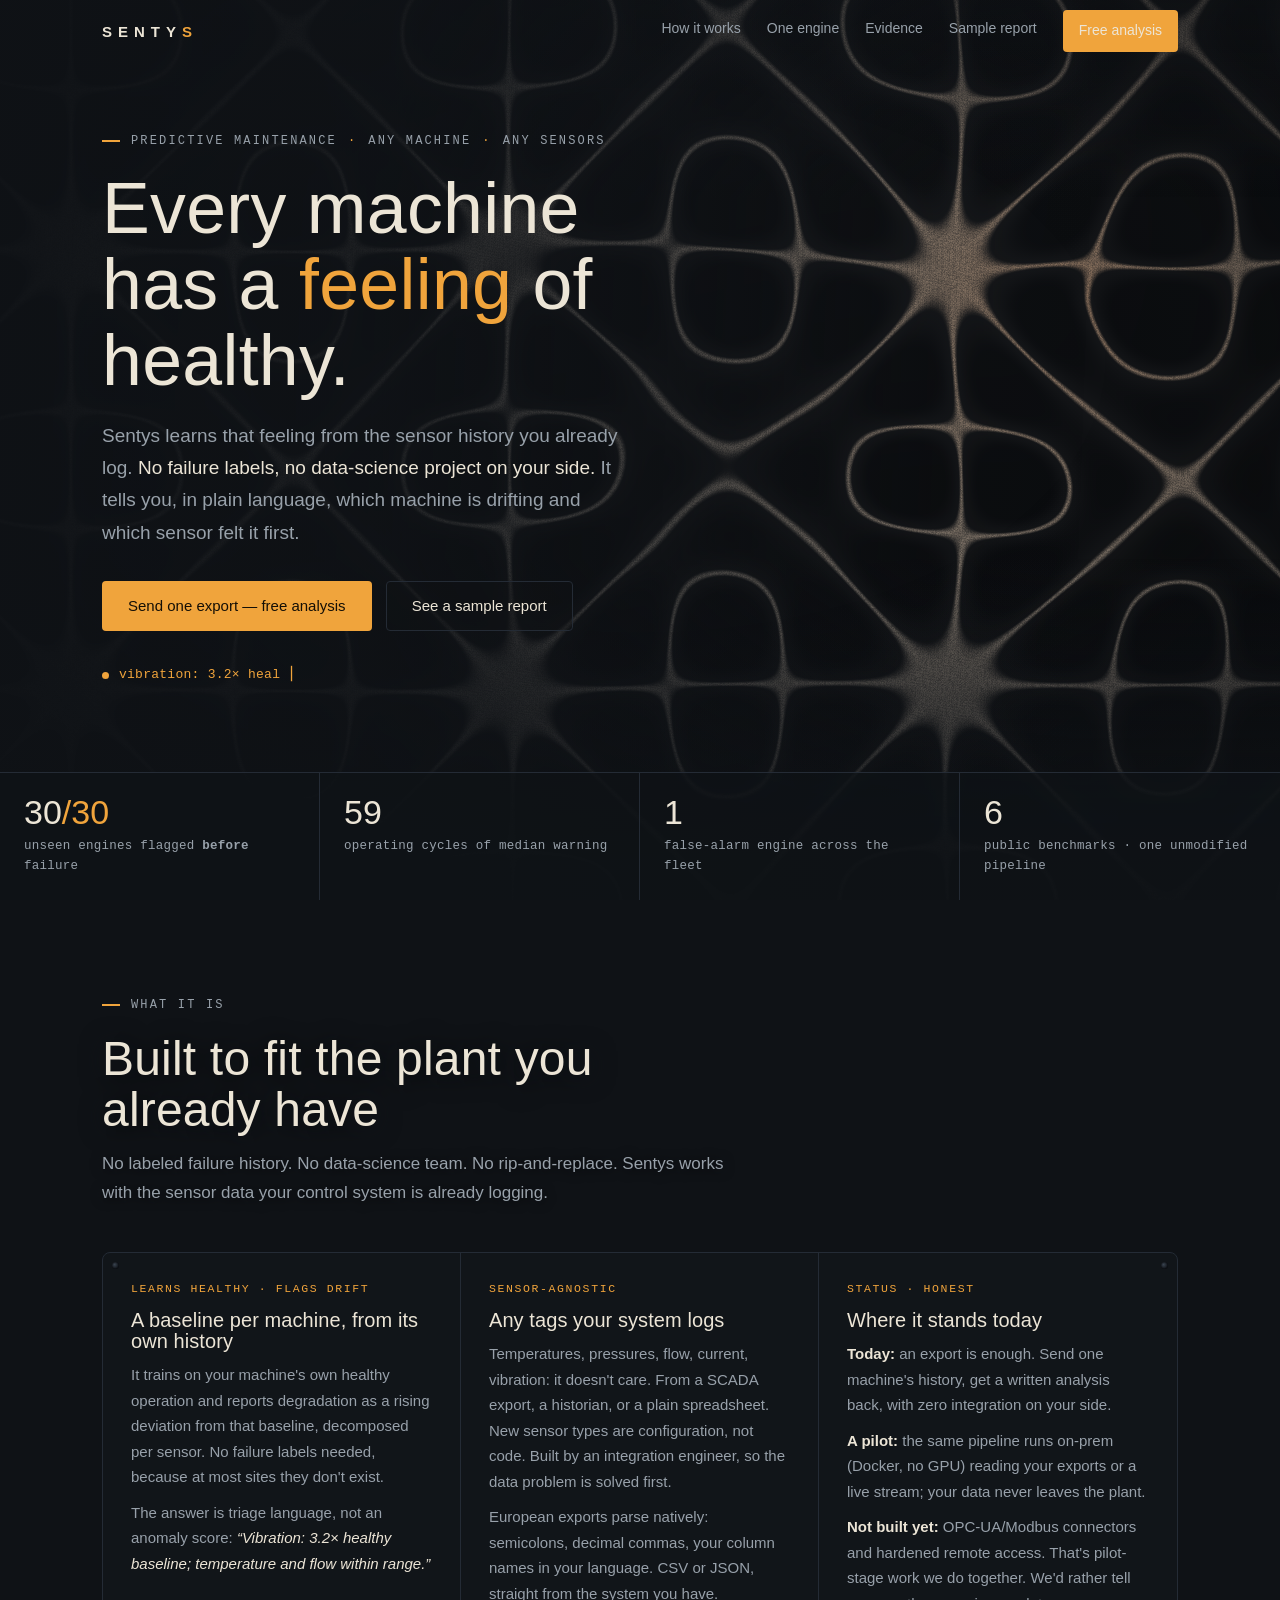
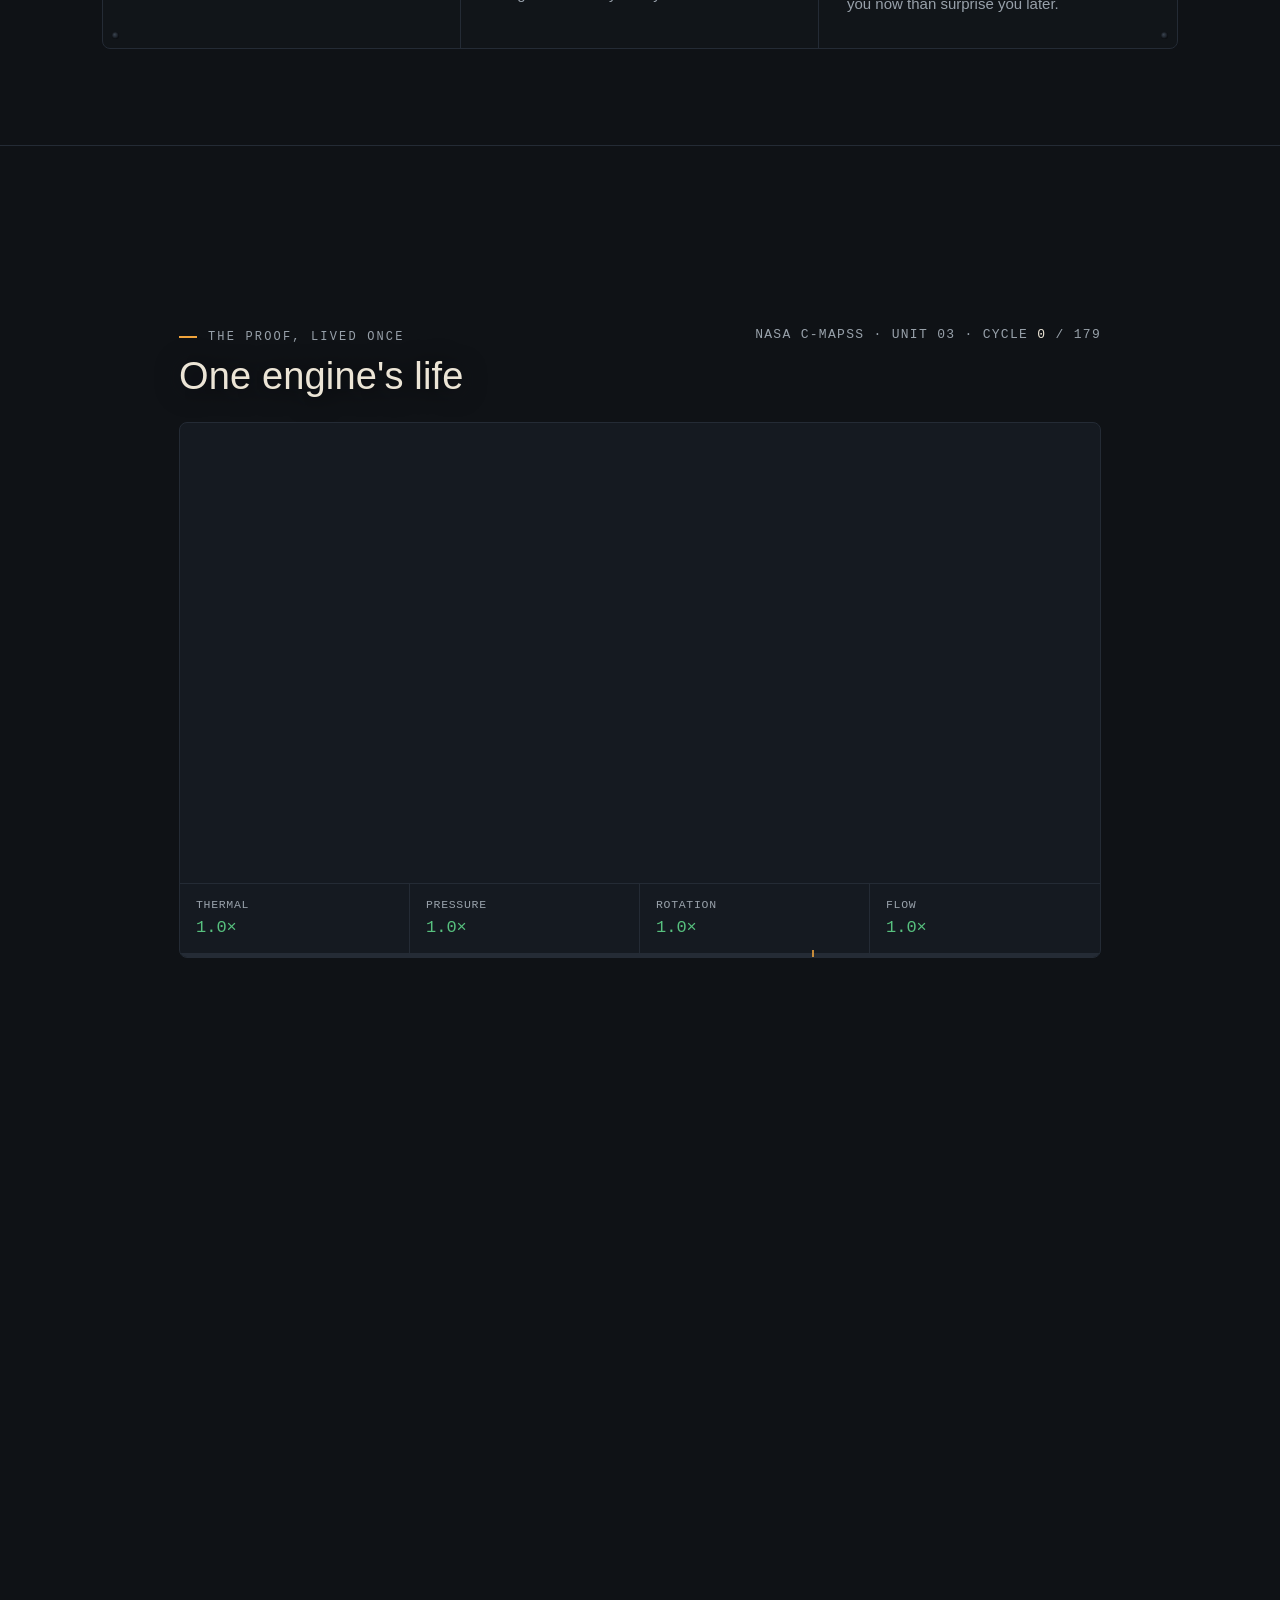
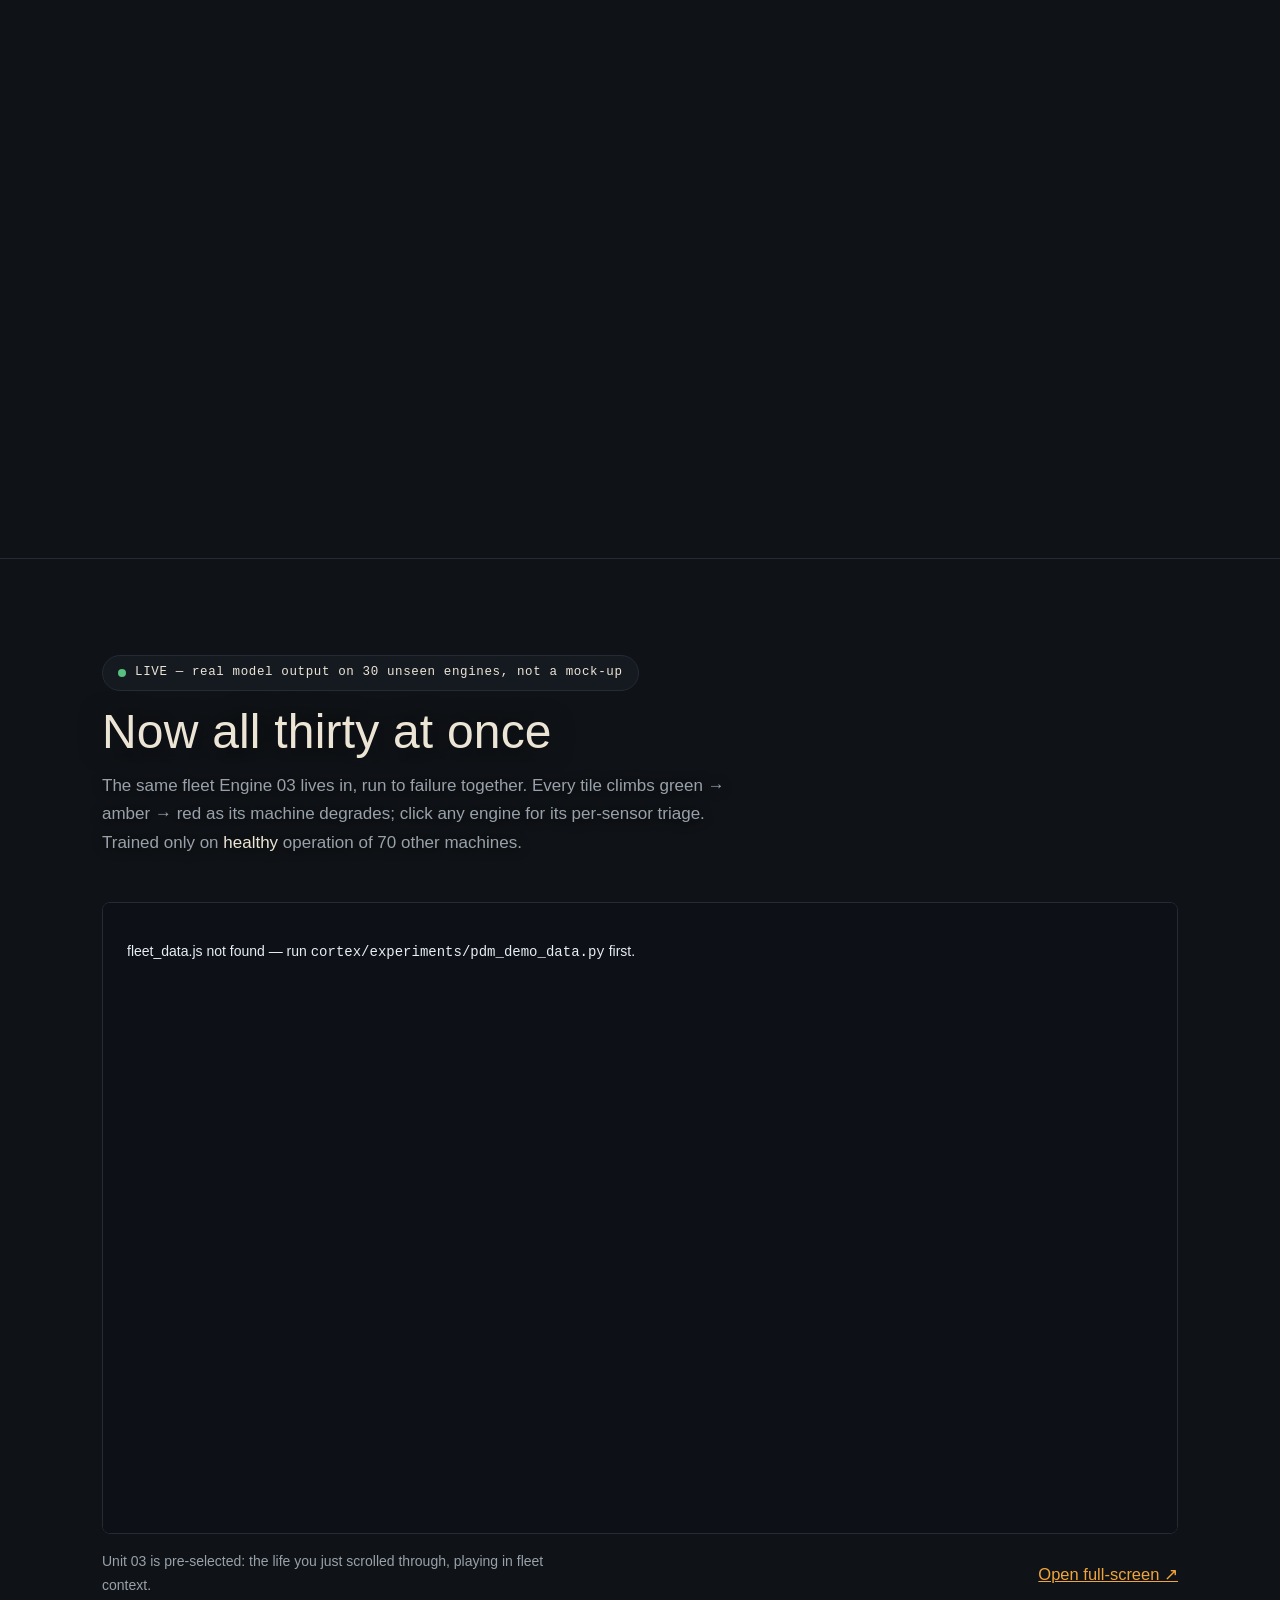
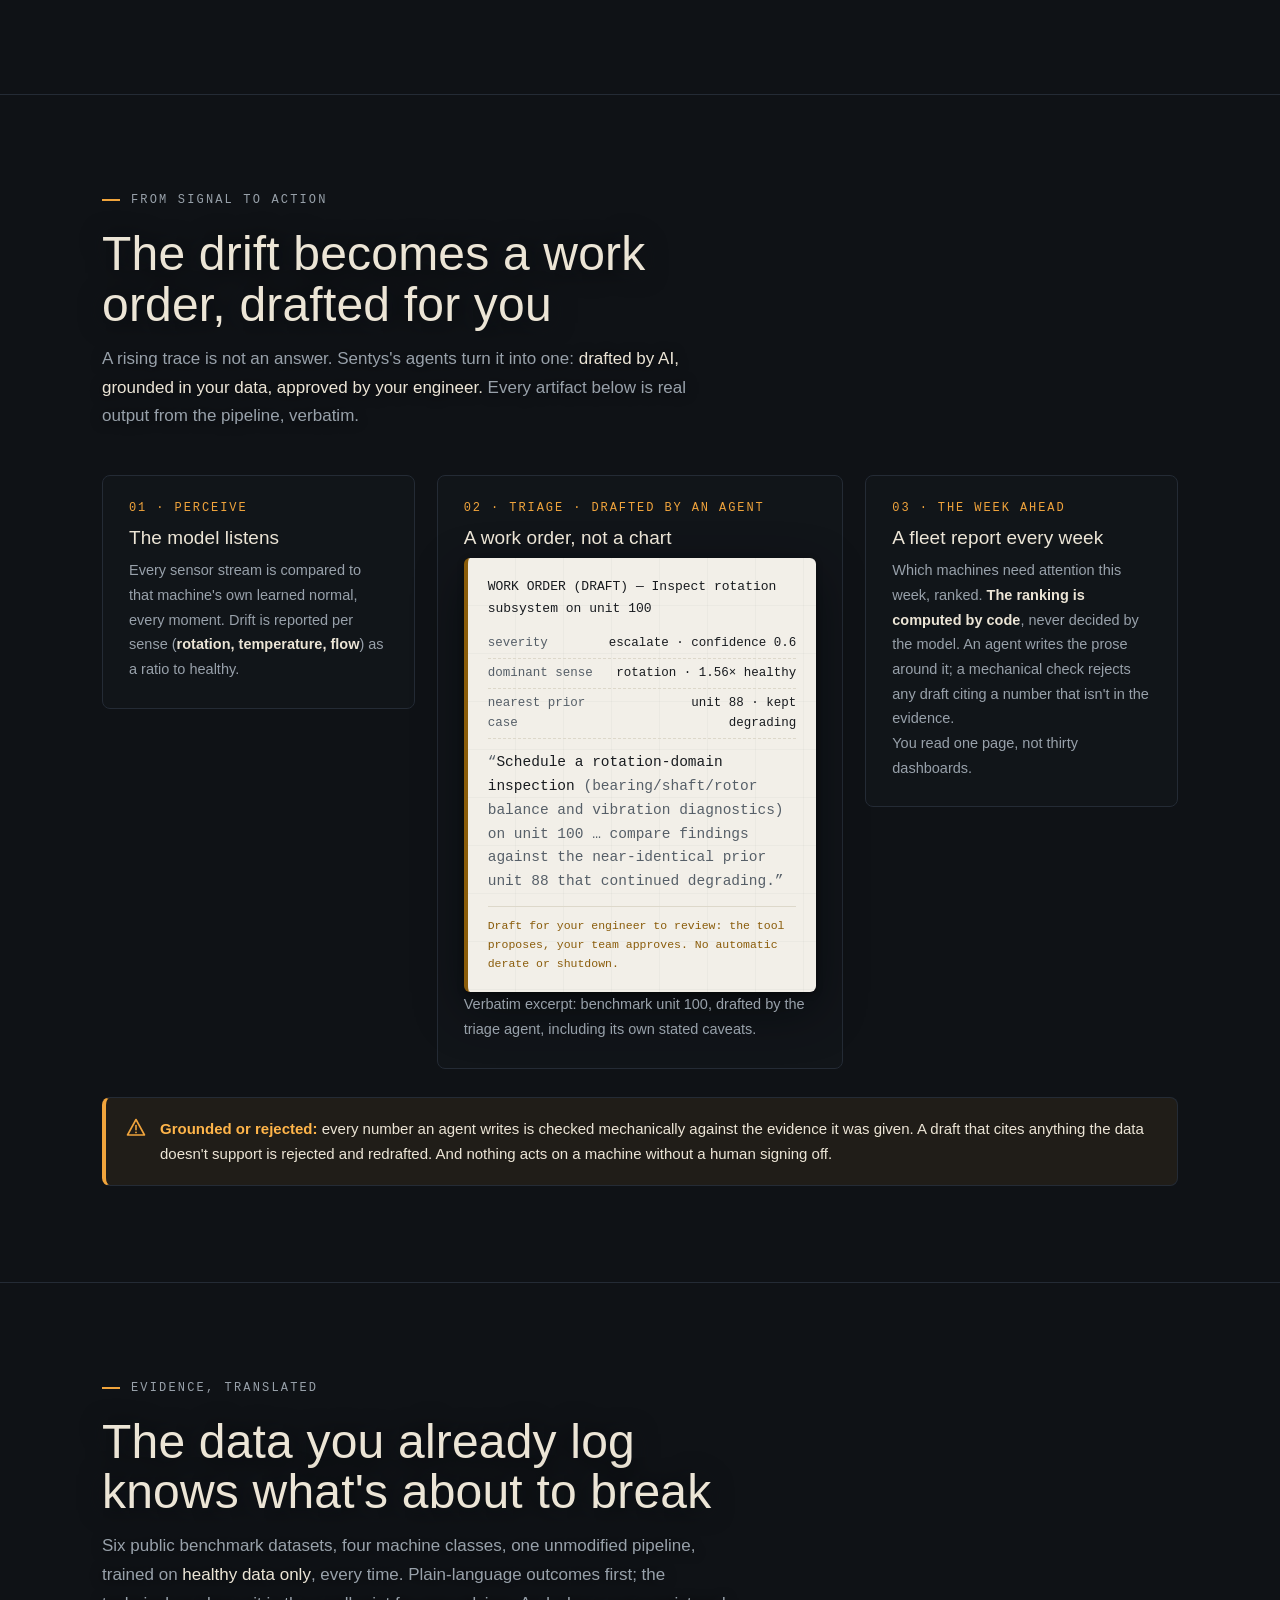
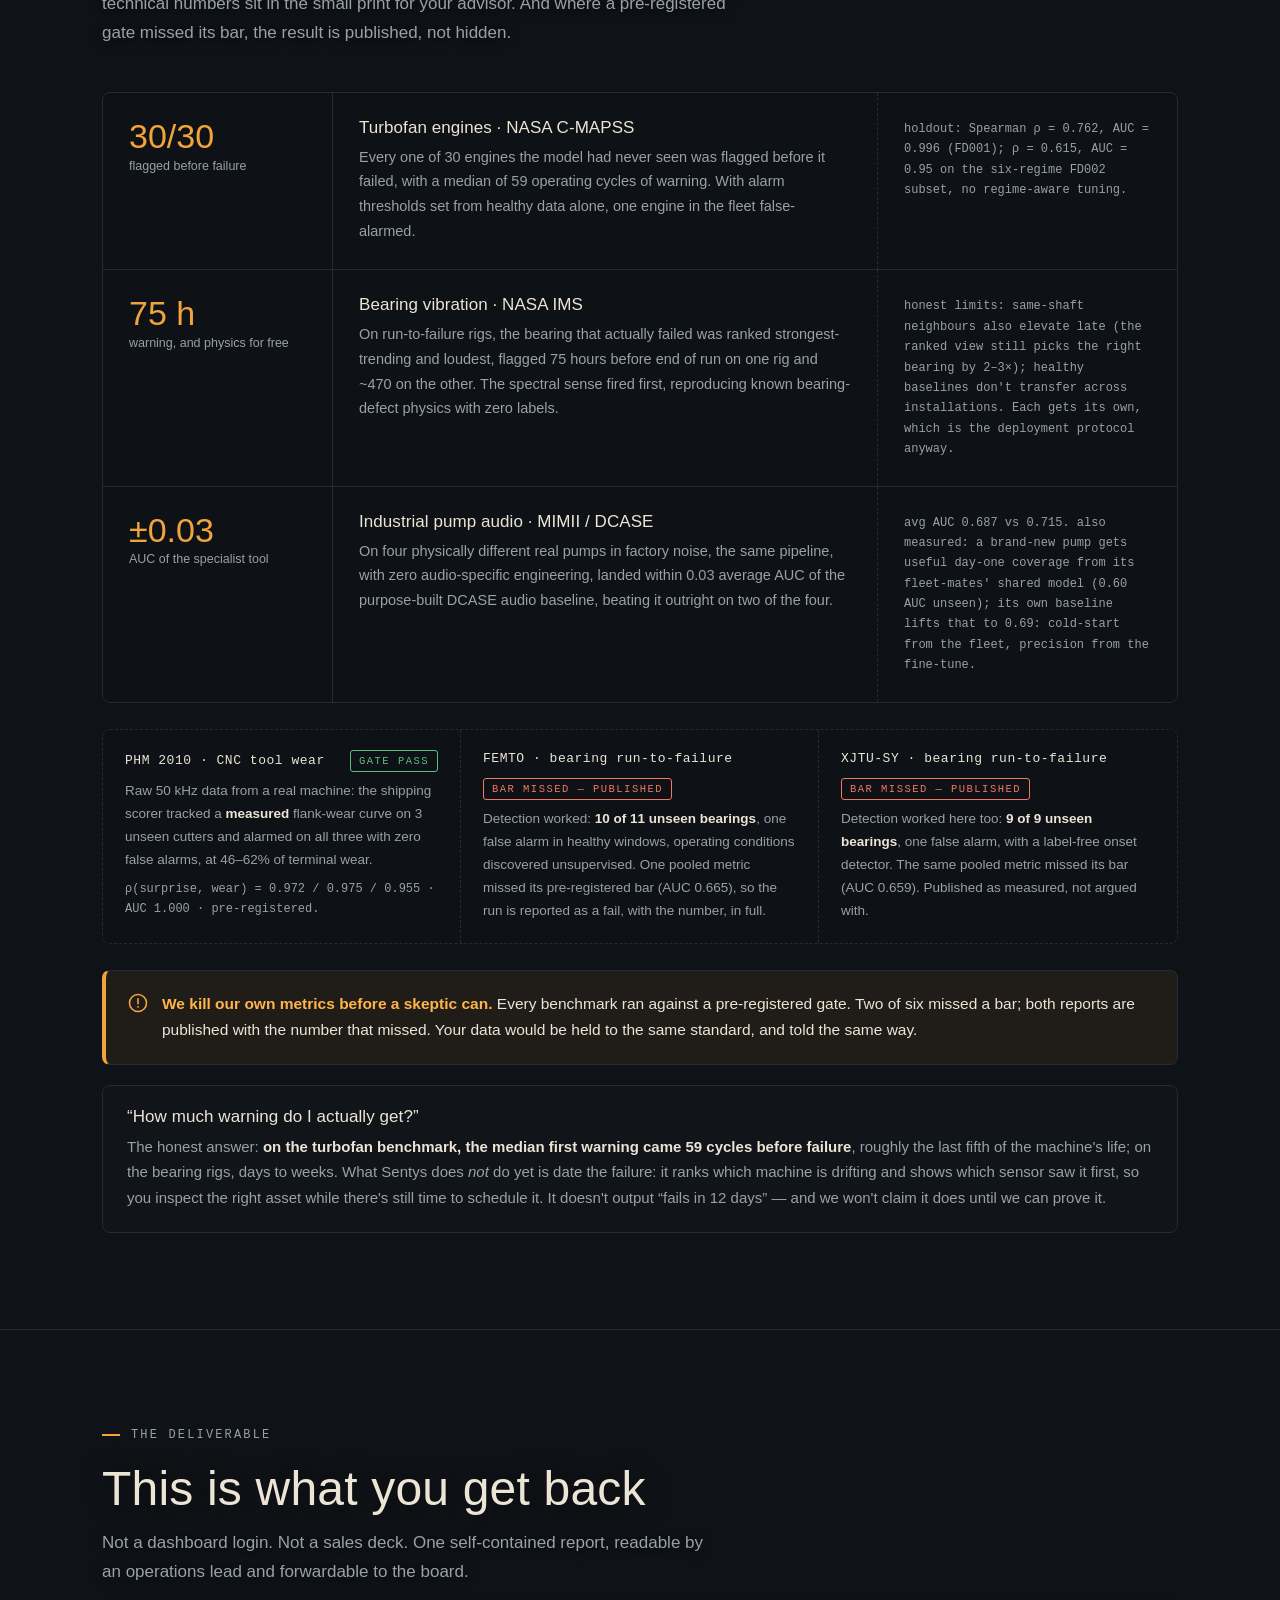
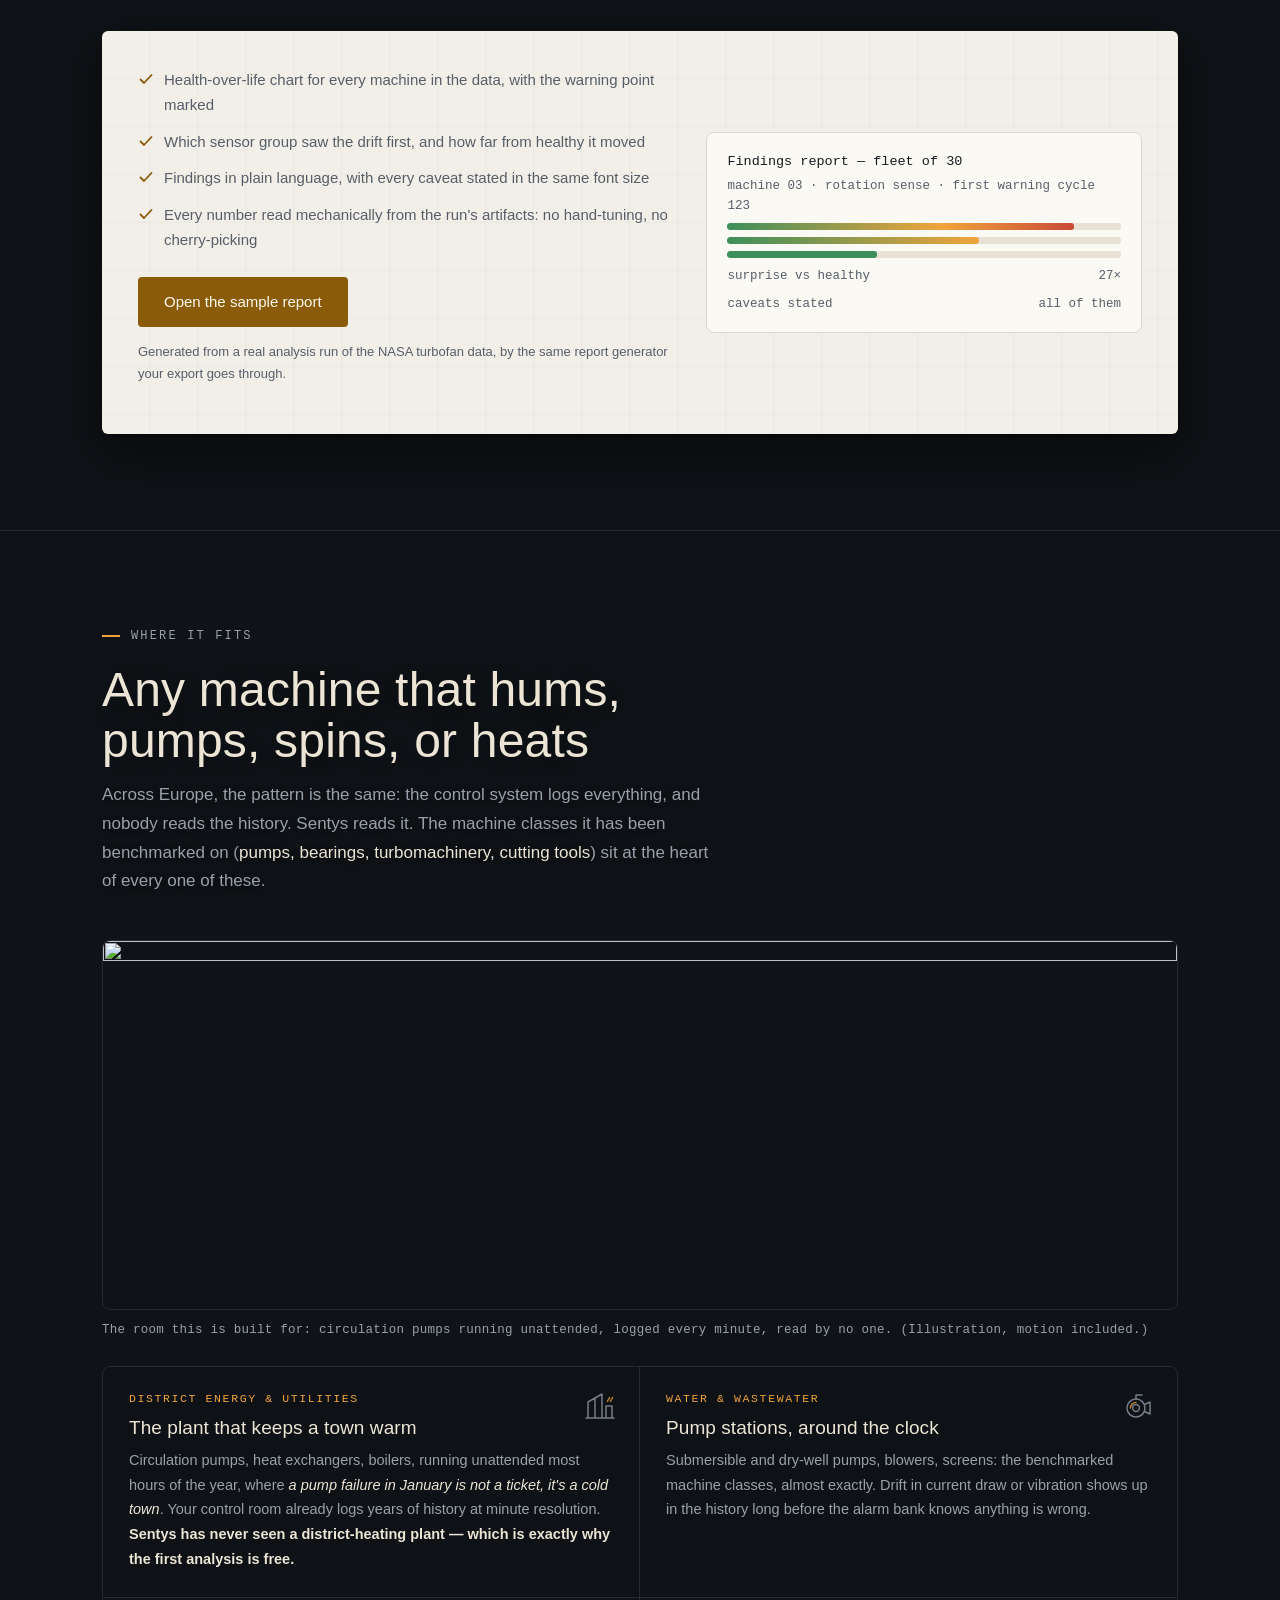
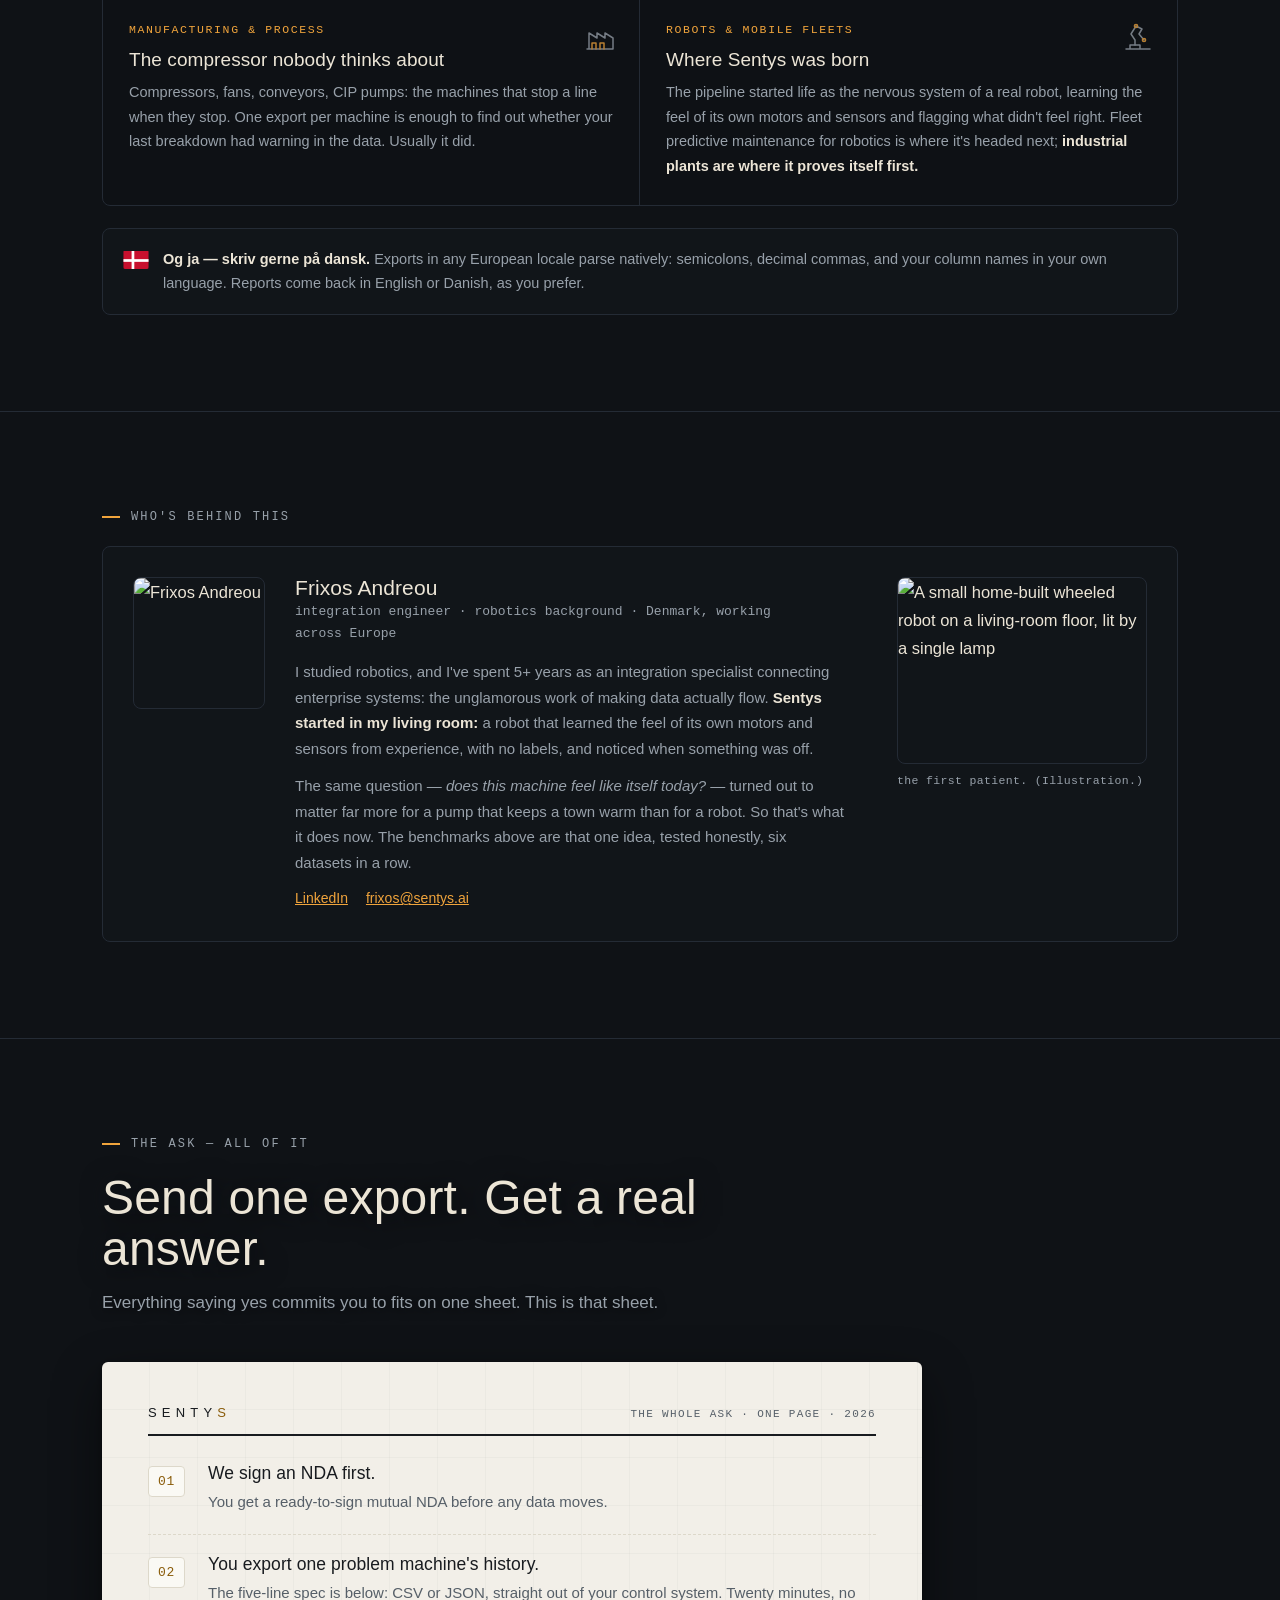
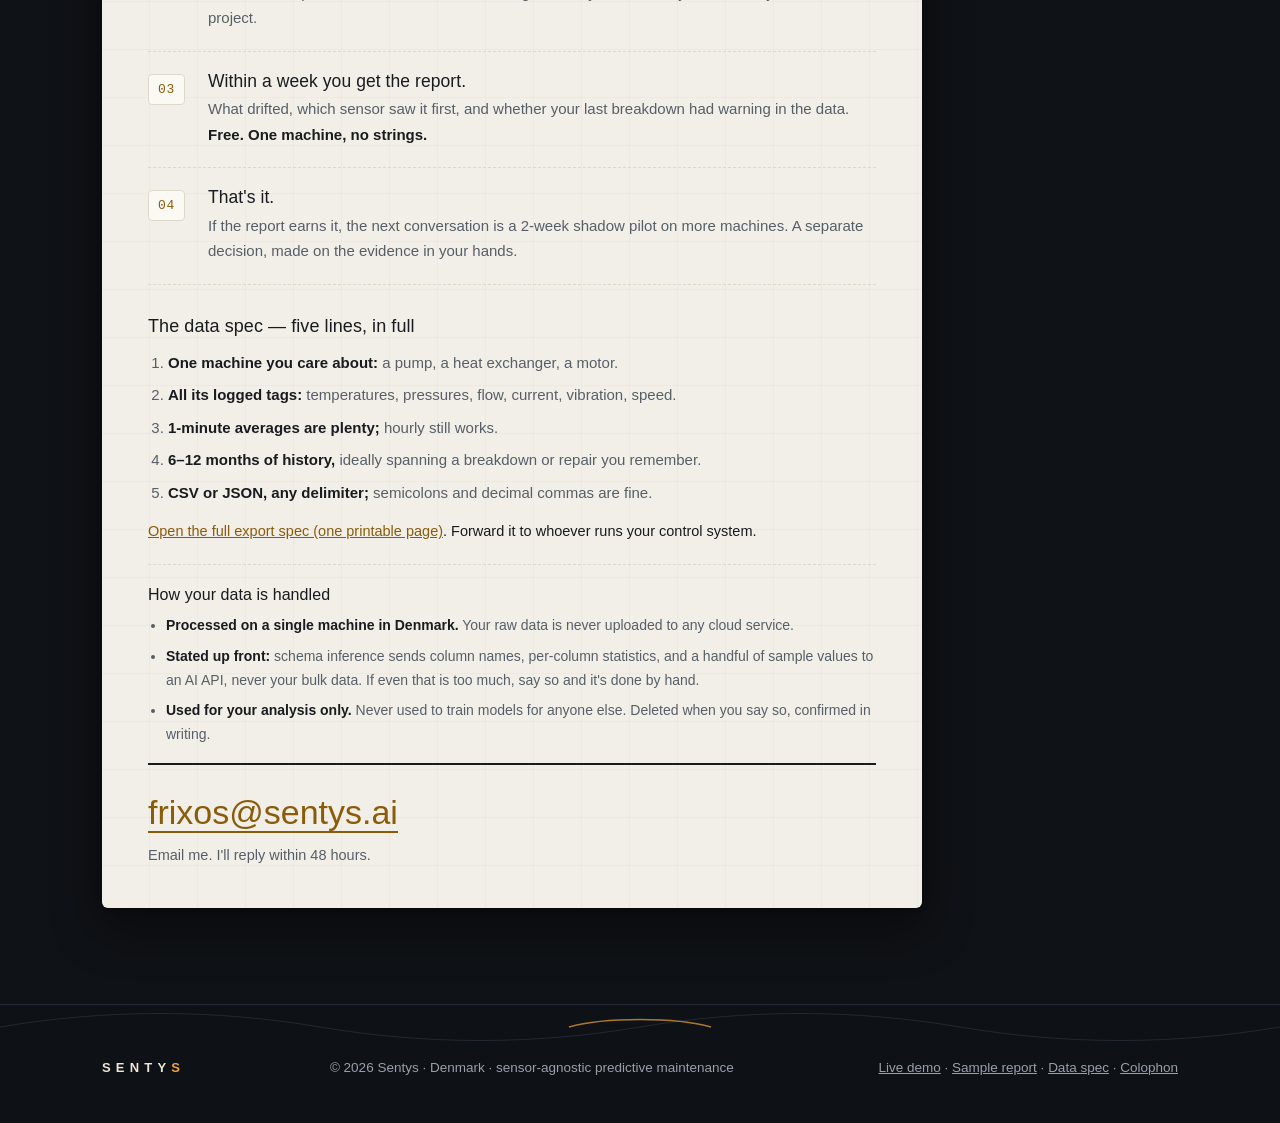
==== commit f06e4d08: "10K run: mobile designed-not-shrunk + invisible expensive stuff — 8/8 - demo iframe internals respon" ====
--- a/index.html
+++ b/index.html
@@ -12,10 +12,22 @@
 <meta property="og:image" content="https://sentys.ai/og.png">
 <meta property="og:image:width" content="1200">
 <meta property="og:image:height" content="630">
+<meta property="og:image:alt" content="Sentys — a Chladni resonance pattern heating from ember to red where a machine drifts, beside the line: every machine has a feeling of healthy.">
 <meta name="twitter:card" content="summary_large_image">
 <link rel="canonical" href="https://sentys.ai/">
 <meta name="theme-color" content="#0f1216">
 <link rel="icon" href="data:image/svg+xml,%3Csvg xmlns='http://www.w3.org/2000/svg' viewBox='0 0 32 32'%3E%3Crect width='32' height='32' rx='6' fill='%230f1216'/%3E%3Cpath d='M6 16c3.3 0 3.3-6 6.7-6s3.3 6 6.6 6 3.4-6 6.7-6' fill='none' stroke='%23f0a43c' stroke-width='2.2' stroke-linecap='round'/%3E%3Cpath d='M6 22c3.3 0 3.3-4 6.7-4s3.3 4 6.6 4 3.4-4 6.7-4' fill='none' stroke='%23ece5d6' stroke-width='1.6' stroke-linecap='round' opacity='.55'/%3E%3C/svg%3E">
+<link rel="apple-touch-icon" href="apple-touch-icon.png">
+<script type="application/ld+json">
+{"@context":"https://schema.org","@graph":[
+ {"@type":"Organization","name":"Sentys","url":"https://sentys.ai/",
+  "logo":"https://sentys.ai/brand/logo.png",
+  "founder":{"@type":"Person","name":"Frixos Andreou"},
+  "email":"frixos@sentys.ai",
+  "address":{"@type":"PostalAddress","addressCountry":"DK"},
+  "description":"Sensor-agnostic predictive maintenance: learns each machine's healthy baseline from existing sensor history, no failure labels, and reports drift per sensor in plain language."},
+ {"@type":"WebSite","name":"Sentys","url":"https://sentys.ai/"}]}
+</script>
 <link rel="preload" href="assets/fonts/ClashDisplay-500.woff2" as="font" type="font/woff2" crossorigin>
 <link rel="preload" href="assets/fonts/Supreme-Regular.woff2" as="font" type="font/woff2" crossorigin>
 <link rel="preload" href="assets/fonts/PlexMono-400.woff2" as="font" type="font/woff2" crossorigin>
--- a/assets/css/site.css
+++ b/assets/css/site.css
@@ -87,6 +87,7 @@
 .js .eyebrow-seq.in > :nth-child(3){ transition-delay:.60s } .js .eyebrow-seq.in > :nth-child(4){ transition-delay:.93s }
 .js .eyebrow-seq.in > :nth-child(5){ transition-delay:1.05s }
 @media (prefers-reduced-motion: reduce){ .js .eyebrow-seq .ph, .js .eyebrow-seq .sep { opacity:1; transform:none; transition:none; } }
+@media (max-width:480px){ .eyebrow { letter-spacing:.13em; font-size:11.5px; gap:9px; } }
 
 /* reveal */
 .js .reveal { opacity:0; transform:translateY(16px); transition:opacity .6s cubic-bezier(.2,.6,.25,1), transform .6s cubic-bezier(.2,.6,.25,1); }
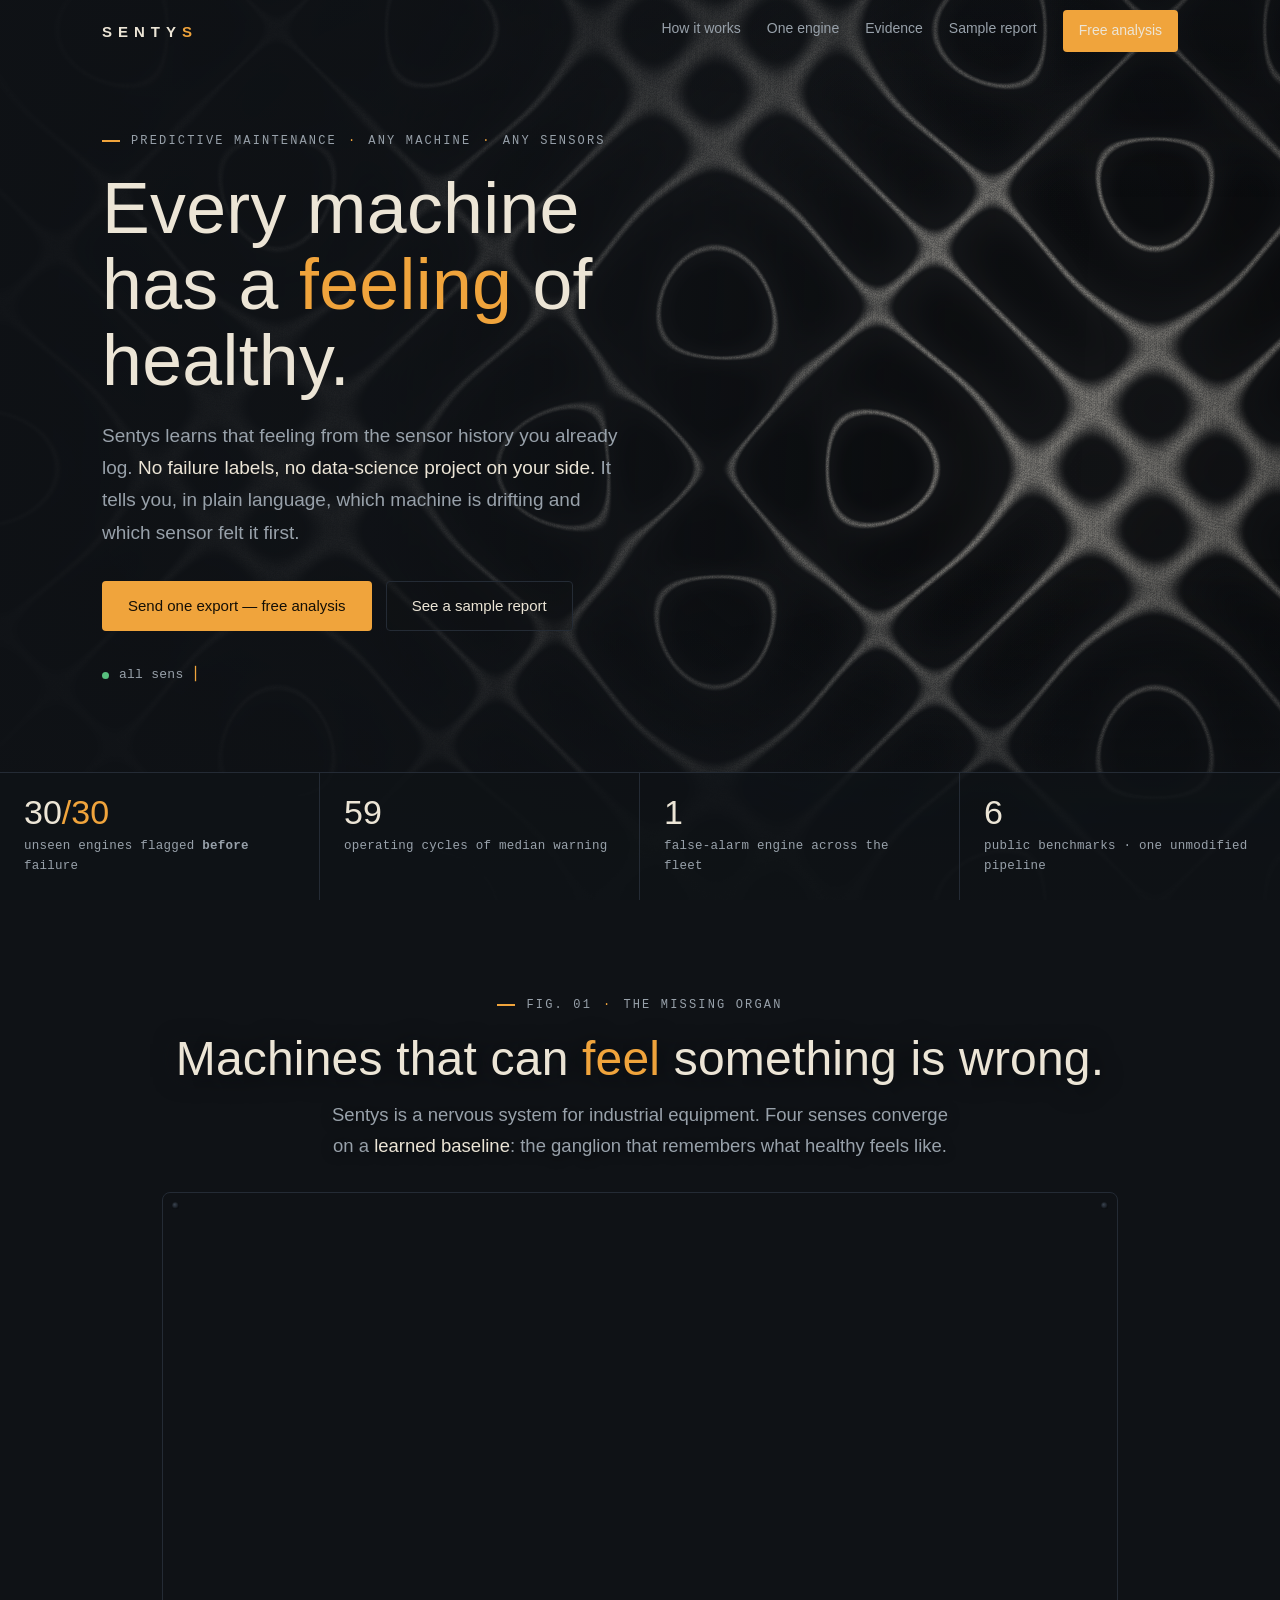
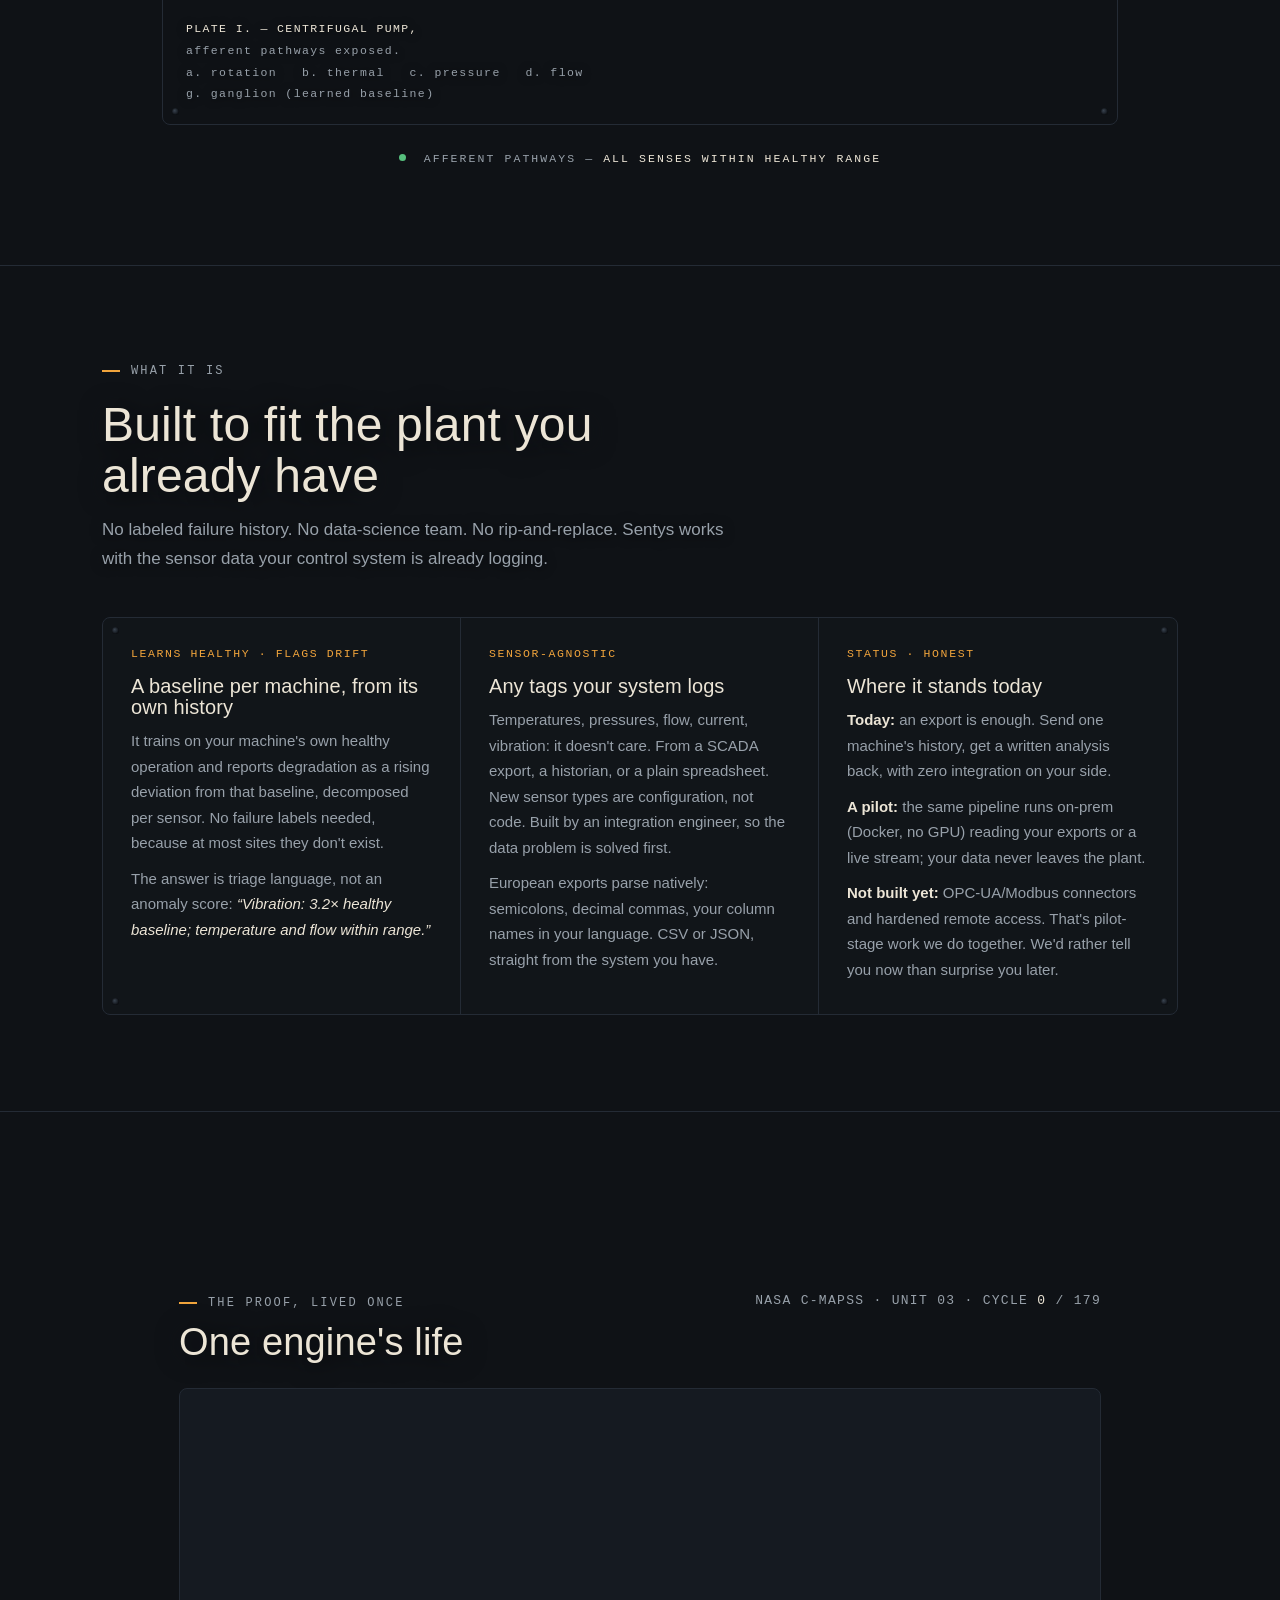
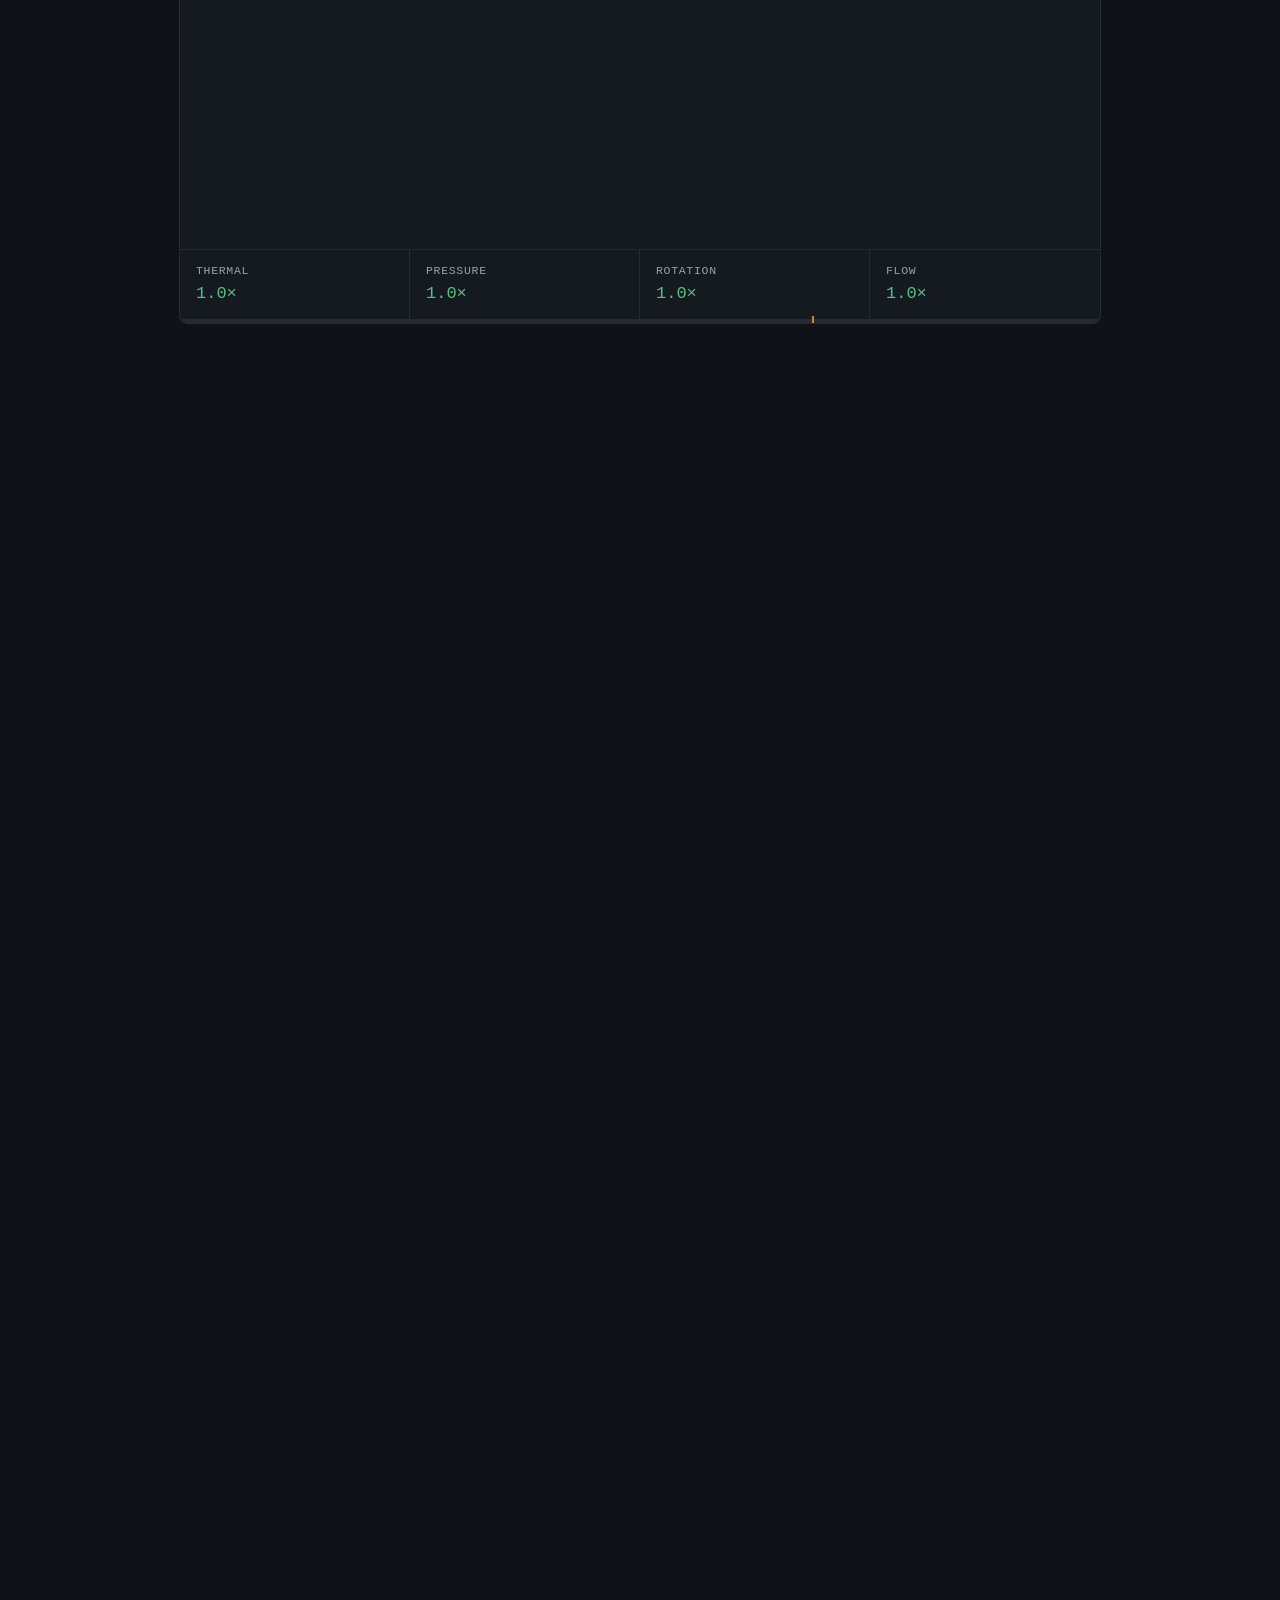
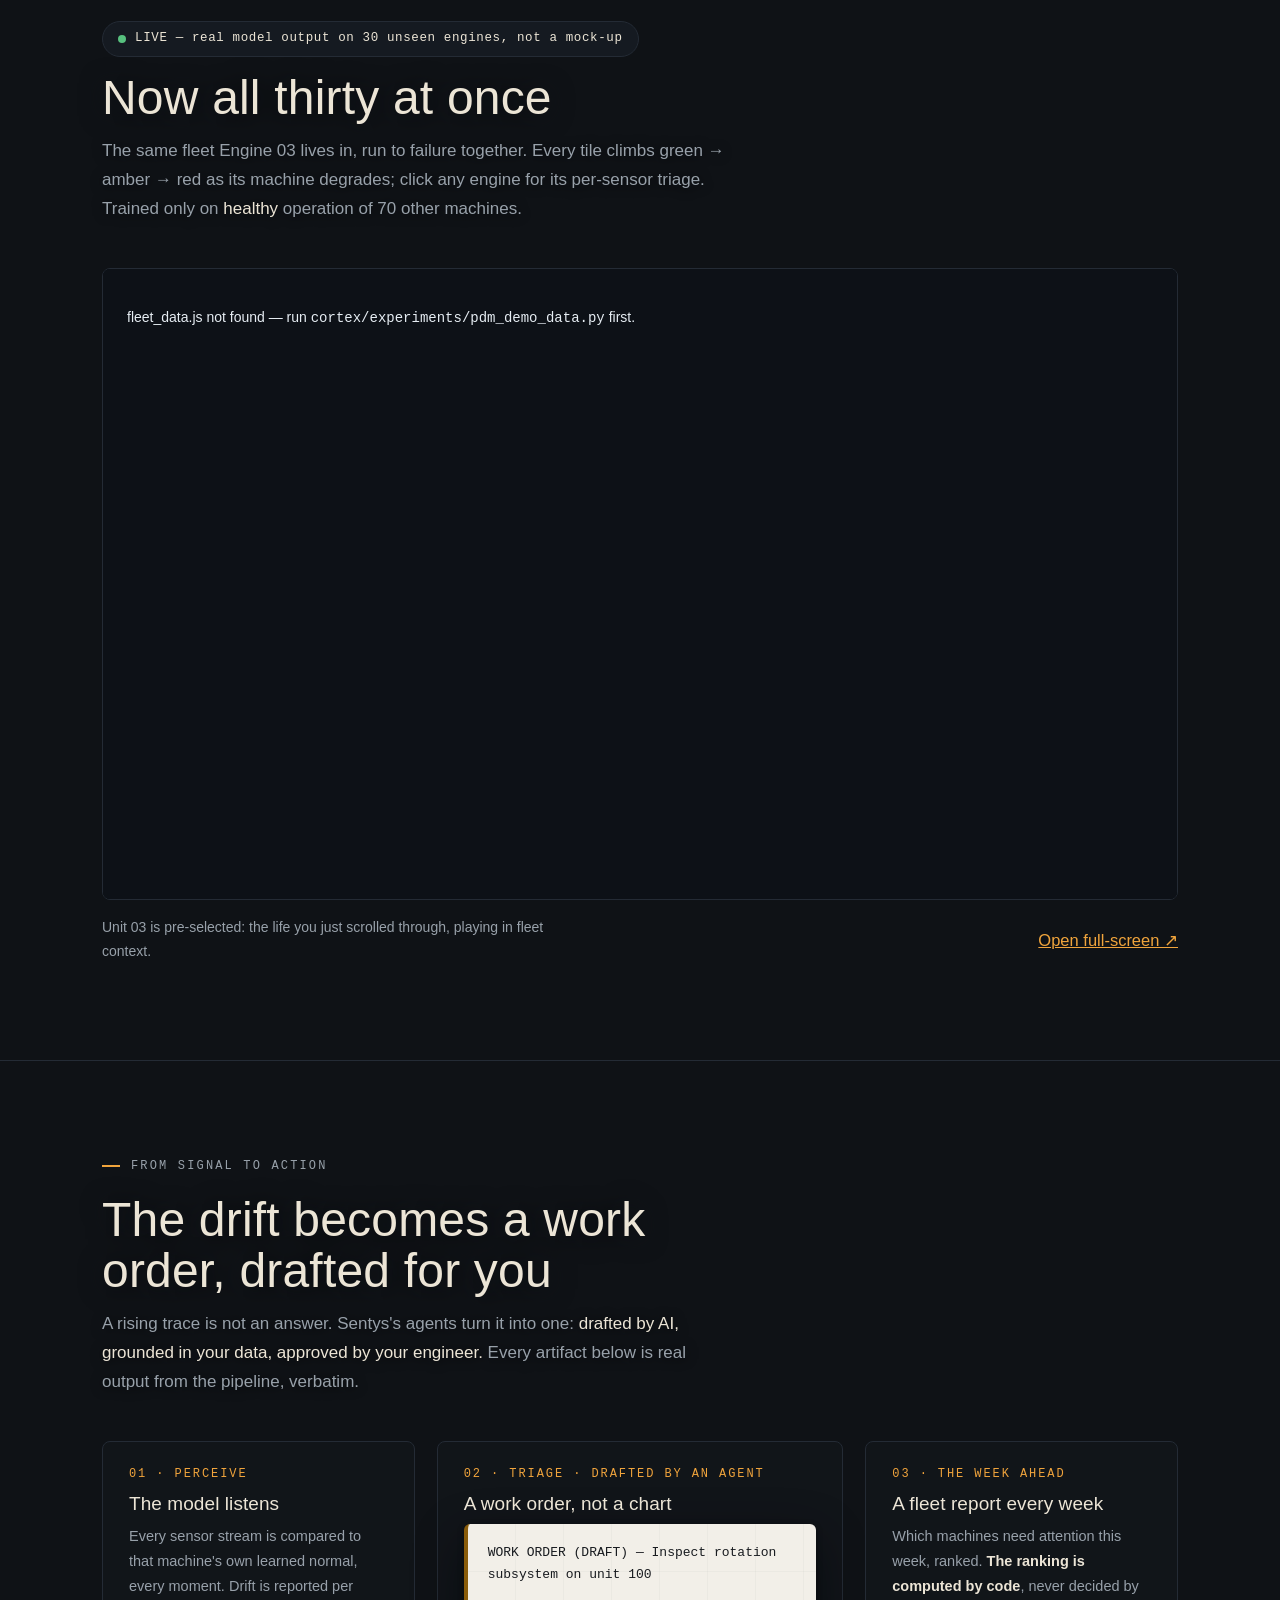
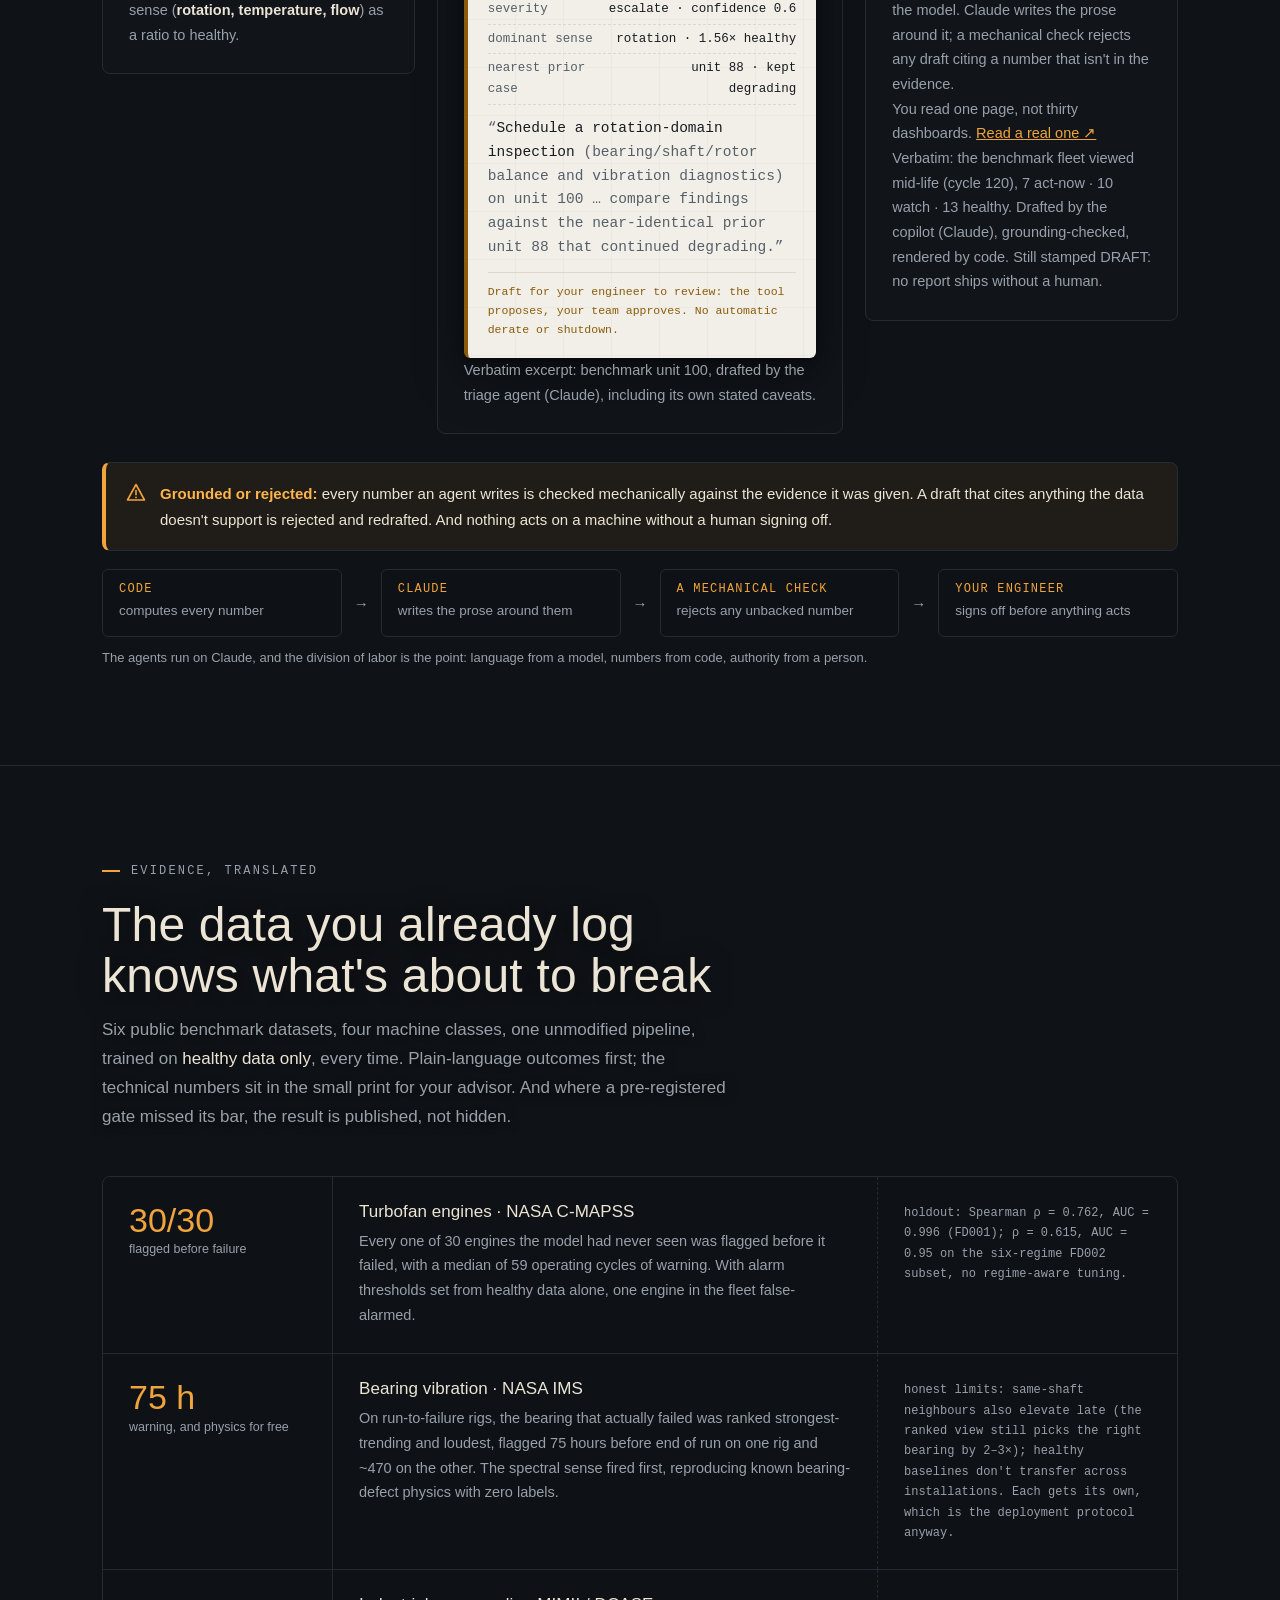
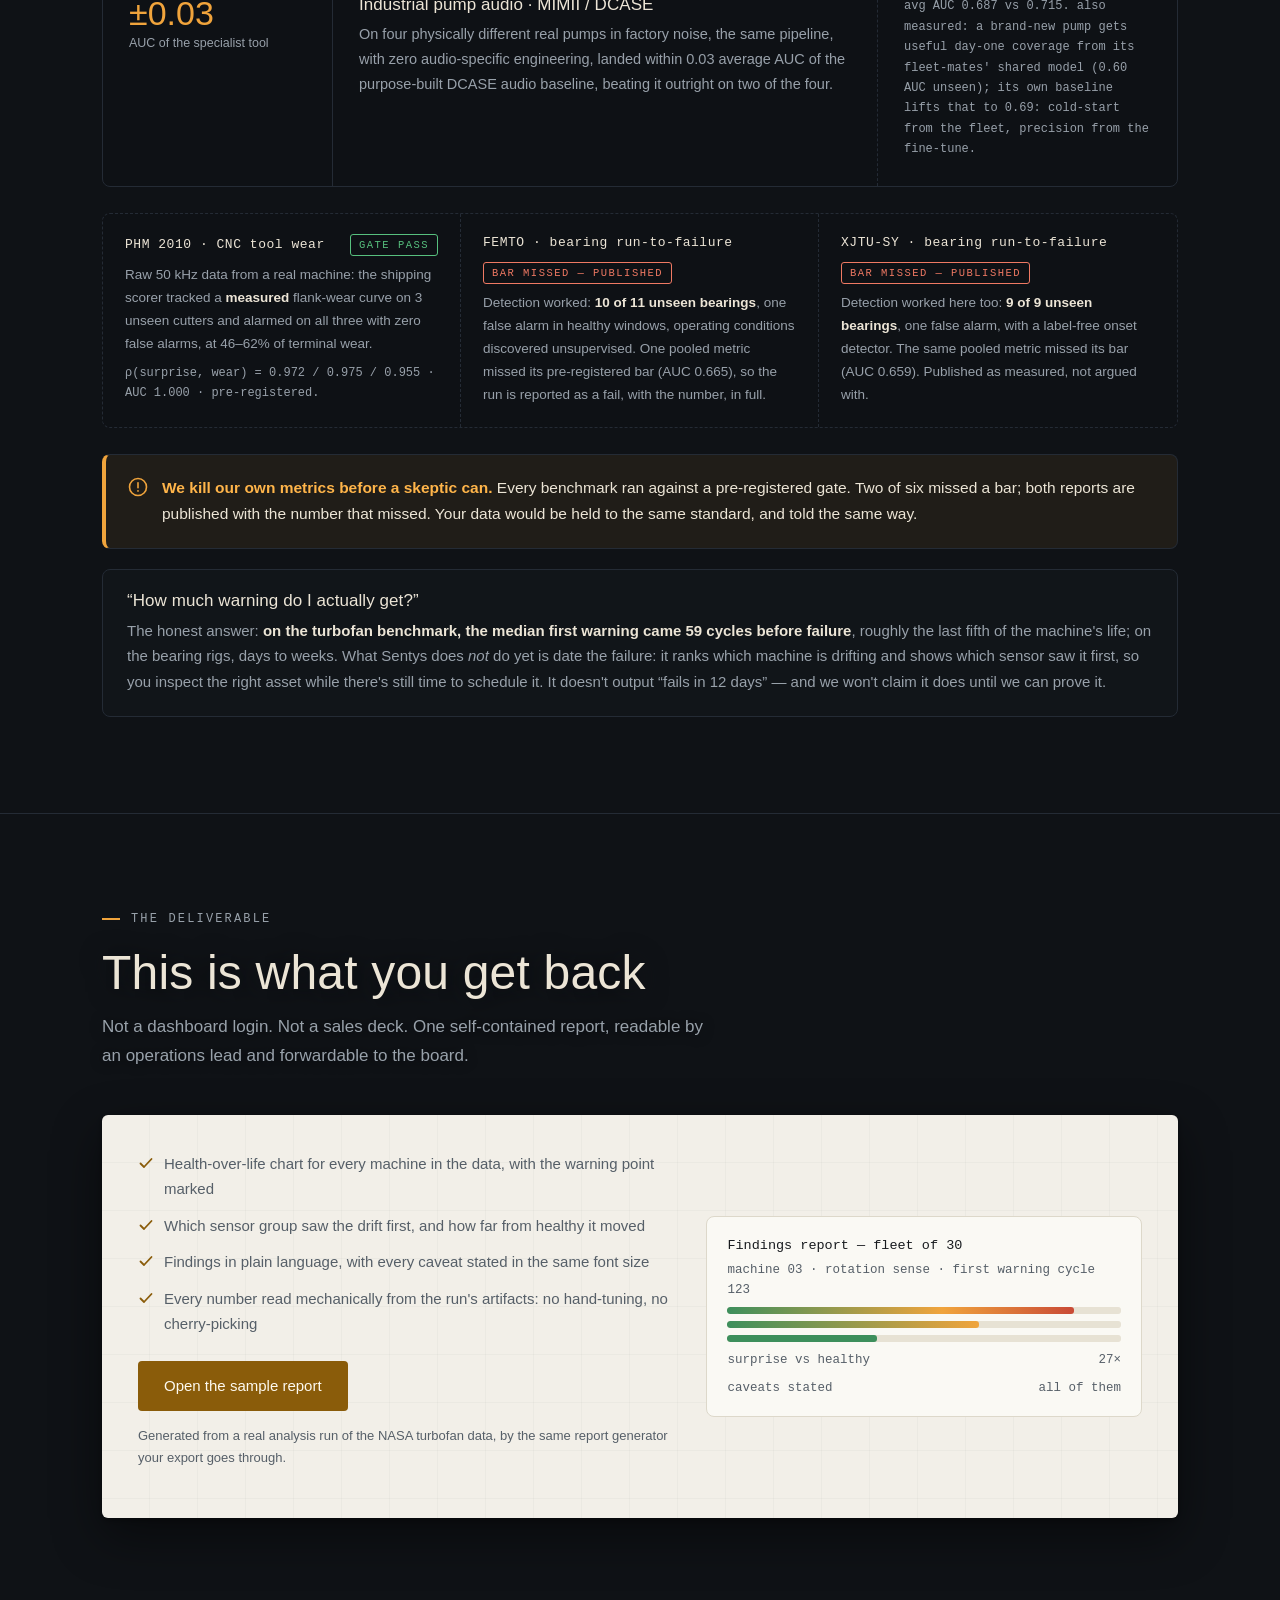
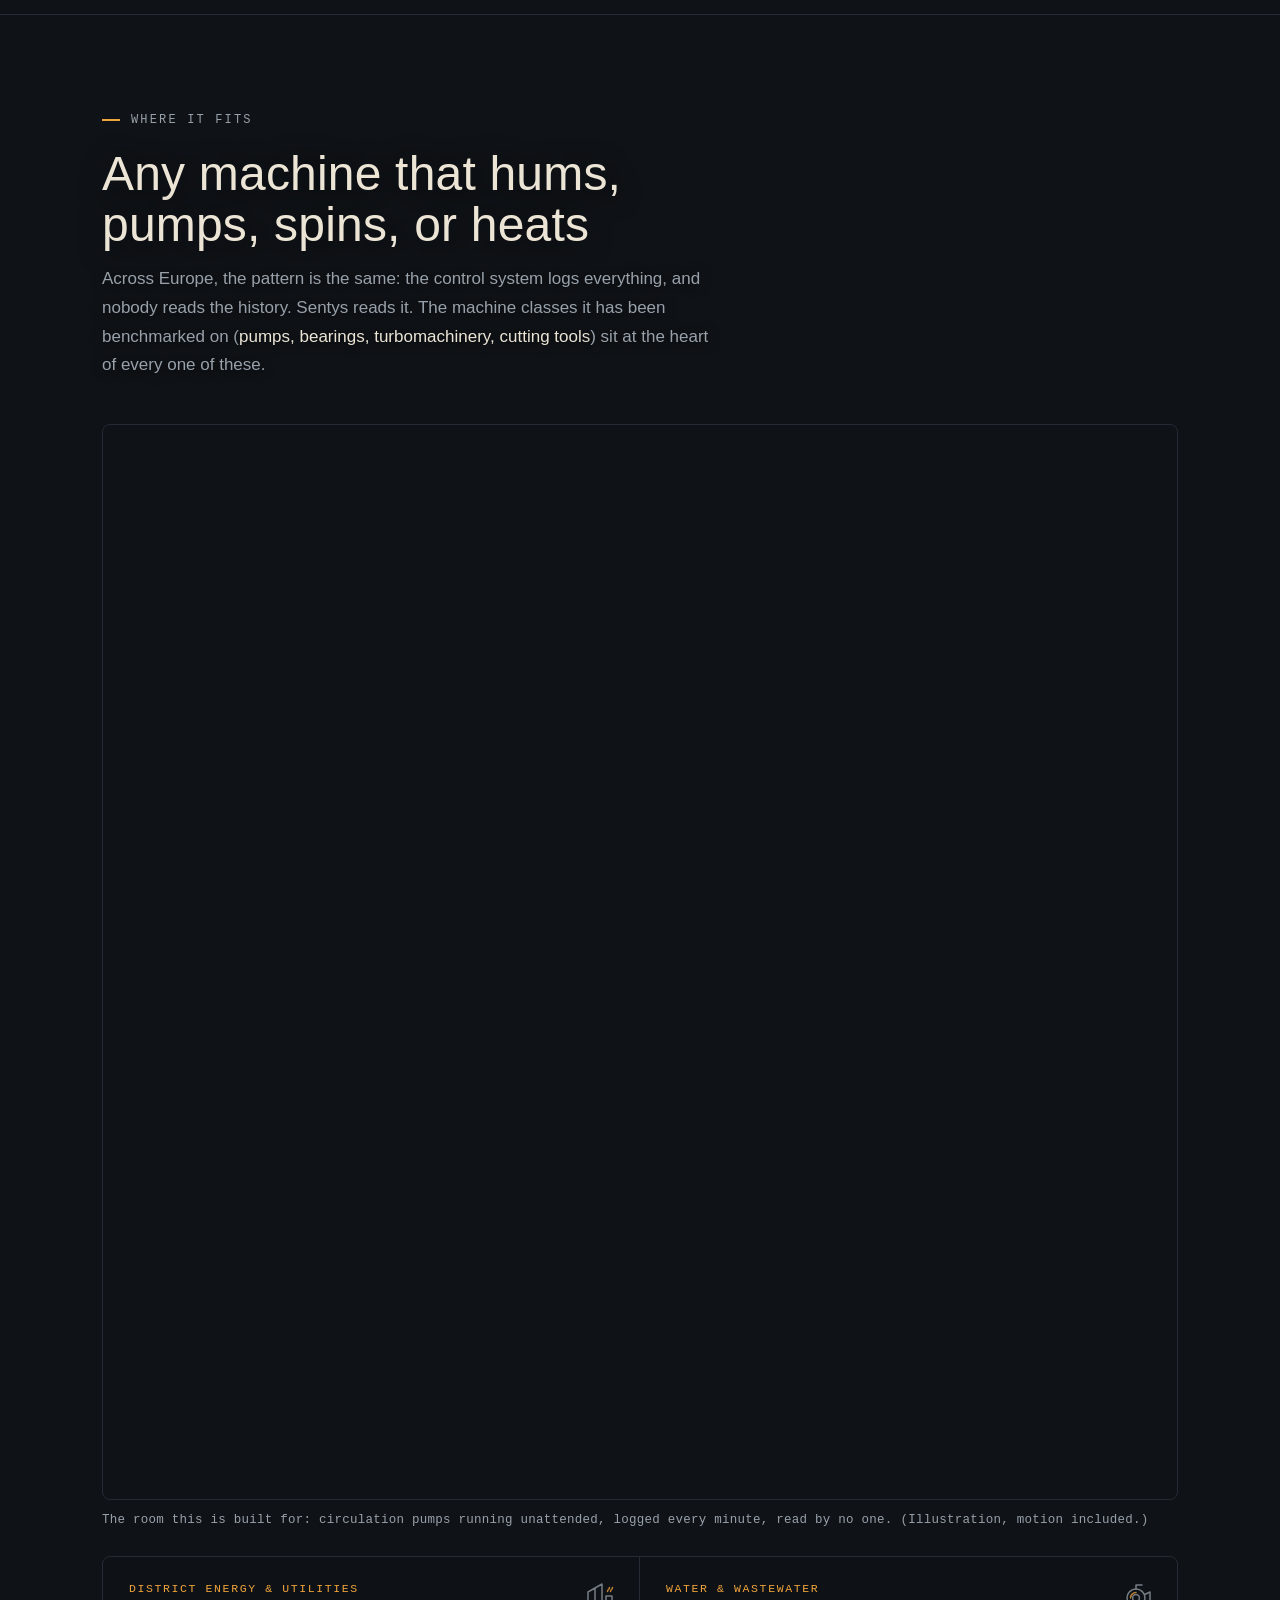
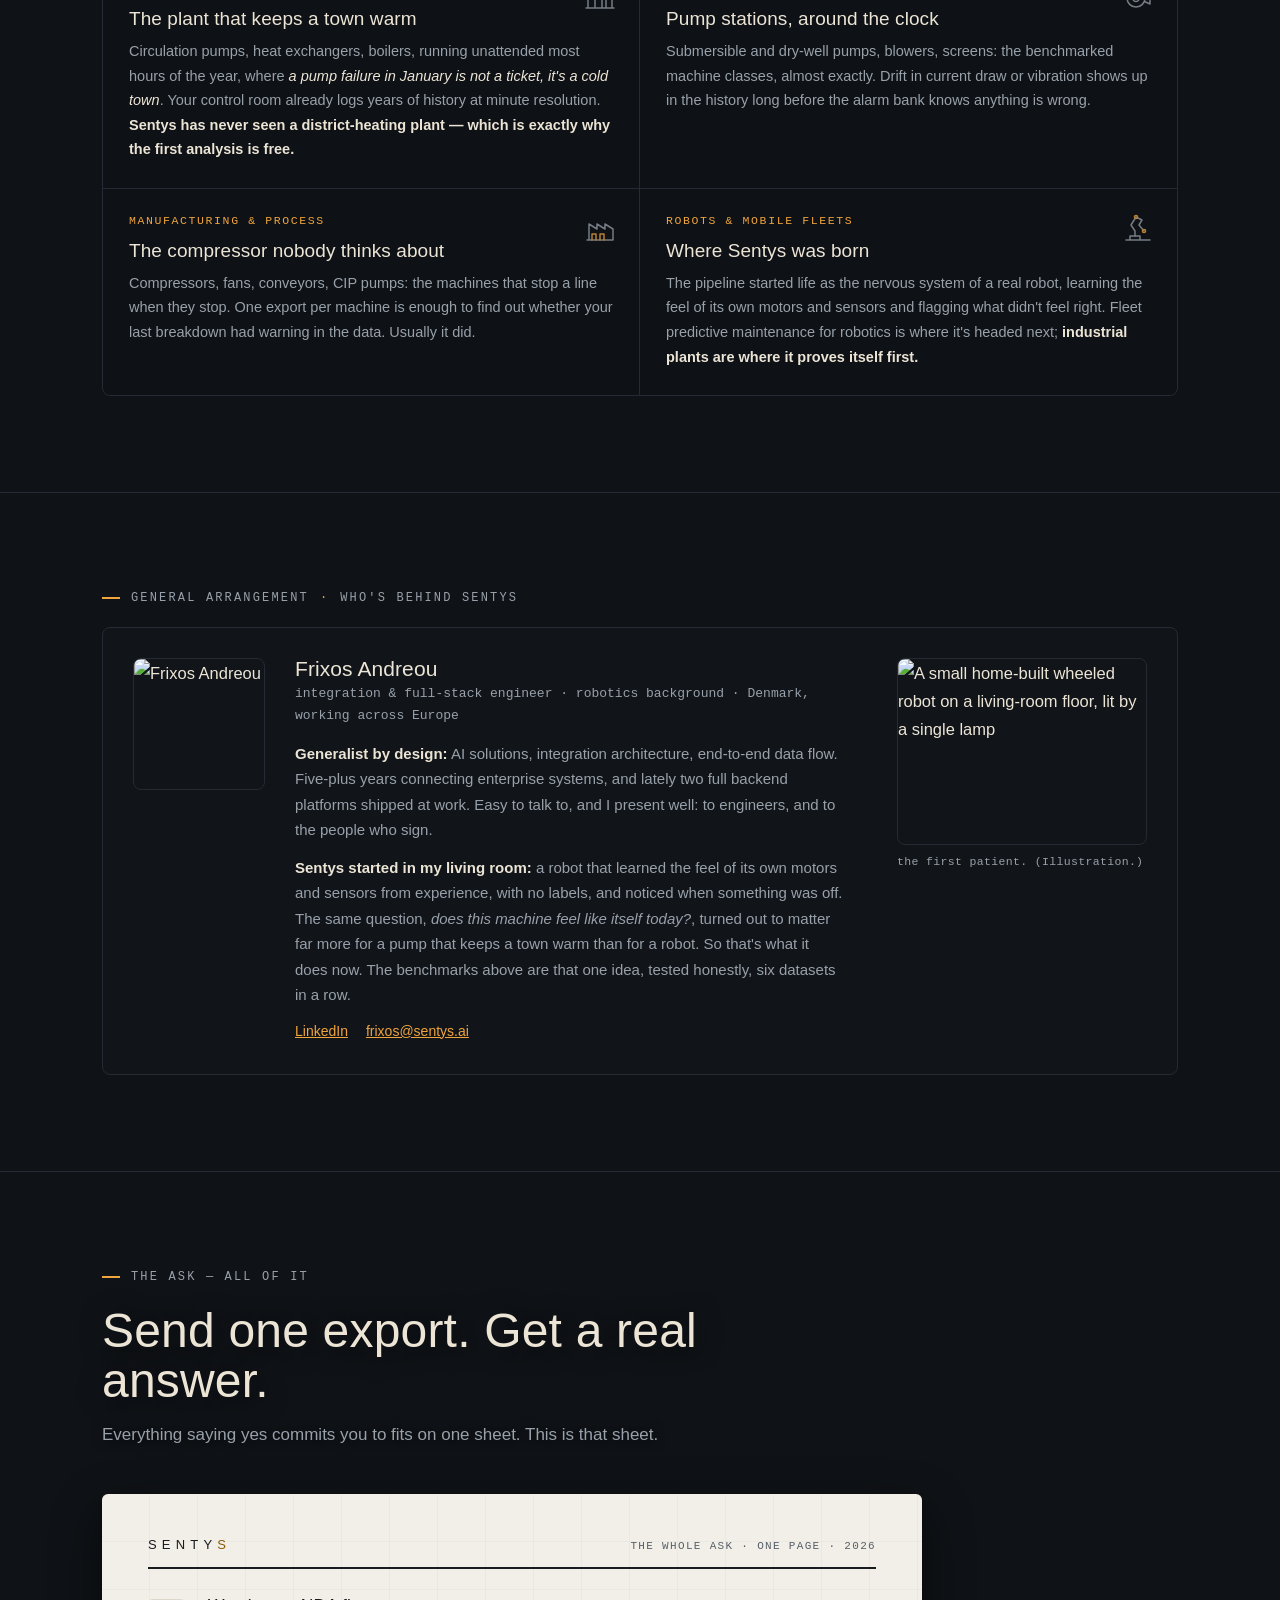
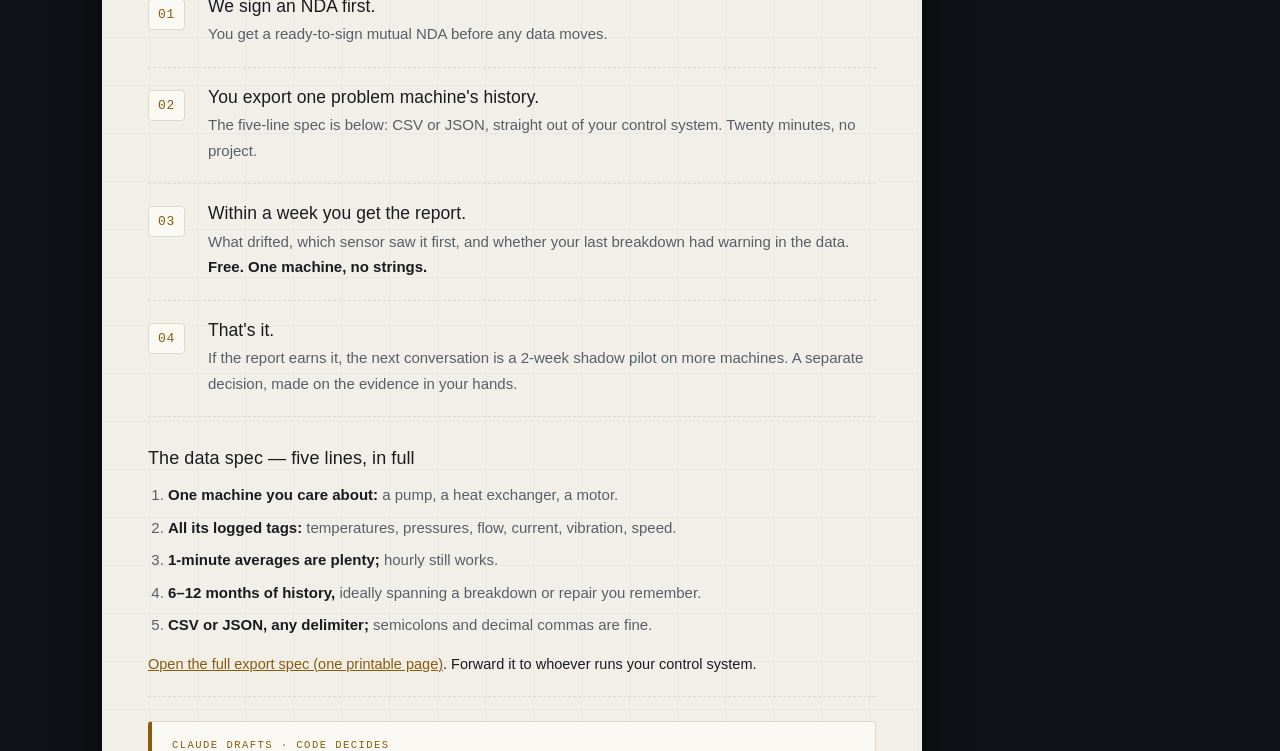
==== commit f5abd982: "Organ gets air; every eyebrow follows the hero's full phrase pattern - ganglion pushed to (.20,.15):" ====
--- a/index.html
+++ b/index.html
@@ -16,7 +16,7 @@
 <meta name="twitter:card" content="summary_large_image">
 <link rel="canonical" href="https://sentys.ai/">
 <meta name="theme-color" content="#0f1216">
-<link rel="icon" href="data:image/svg+xml,%3Csvg xmlns='http://www.w3.org/2000/svg' viewBox='0 0 32 32'%3E%3Crect width='32' height='32' rx='6' fill='%230f1216'/%3E%3Cpath d='M6 16c3.3 0 3.3-6 6.7-6s3.3 6 6.6 6 3.4-6 6.7-6' fill='none' stroke='%23f0a43c' stroke-width='2.2' stroke-linecap='round'/%3E%3Cpath d='M6 22c3.3 0 3.3-4 6.7-4s3.3 4 6.6 4 3.4-4 6.7-4' fill='none' stroke='%23ece5d6' stroke-width='1.6' stroke-linecap='round' opacity='.55'/%3E%3C/svg%3E">
+<link rel="icon" href="data:image/svg+xml,%3Csvg xmlns='http://www.w3.org/2000/svg' viewBox='0 0 32 32'%3E%3Cdefs%3E%3ClinearGradient id='h' x1='0' y1='0' x2='.6' y2='1'%3E%3Cstop offset='0' stop-color='%23f7dfae'/%3E%3Cstop offset='.42' stop-color='%23f0a43c'/%3E%3Cstop offset='1' stop-color='%23ff6a45'/%3E%3C/linearGradient%3E%3C/defs%3E%3Crect width='32' height='32' rx='6' fill='%230f1216'/%3E%3Cg transform='matrix(0.03043,0,0,-0.03043,5.911,26.196)'%3E%3Cpath d='M344 -10Q191 -10 109.0 50.0Q27 110 27 226V232H177V214Q177 166 211.0 146.5Q245 127 344 127Q431 127 461.5 141.0Q492 155 492 190Q492 220 472.0 234.5Q452 249 400 258L212 285Q21 315 21 473Q21 559 96.5 619.5Q172 680 328 680Q478 680 554.0 617.0Q630 554 630 444V438H479V452Q479 502 444.5 522.5Q410 543 313 543Q234 543 203.0 527.5Q172 512 172 479Q172 450 189.5 437.0Q207 424 250 416L438 386Q642 353 642 197Q642 108 568.0 49.0Q494 -10 344 -10Z' fill='url(%23h)'/%3E%3C/g%3E%3C/svg%3E">
 <link rel="apple-touch-icon" href="apple-touch-icon.png">
 <script type="application/ld+json">
 {"@context":"https://schema.org","@graph":[
@@ -31,7 +31,7 @@
 <link rel="preload" href="assets/fonts/ClashDisplay-500.woff2" as="font" type="font/woff2" crossorigin>
 <link rel="preload" href="assets/fonts/Supreme-Regular.woff2" as="font" type="font/woff2" crossorigin>
 <link rel="preload" href="assets/fonts/PlexMono-400.woff2" as="font" type="font/woff2" crossorigin>
-<link rel="stylesheet" href="assets/css/site.css?v=3">
+<link rel="stylesheet" href="assets/css/site.css?v=9">
 </head>
 <body>
 <a class="skip" href="#main">Skip to content</a>
@@ -84,6 +84,35 @@
 </header>
 
 <main id="main">
+<!-- ═══ FIG. 01: the missing organ ═══ -->
+<section id="organ" data-plate data-plate-mode="7,2" data-plate-center=".32,.5" data-plate-dim=".22">
+  <div class="wrap organ-head">
+    <p class="eyebrow reveal">Fig. 01 · the missing organ</p>
+    <h2 class="reveal">Machines that can <em>feel</em> something is wrong.</h2>
+    <p class="organ-lead reveal d1">Sentys is a nervous system for industrial equipment. Four senses
+      converge on a <b>learned baseline</b>: the ganglion that remembers what healthy feels like.</p>
+  </div>
+  <div class="fig-frame">
+    <div class="plate-label">
+      <b>PLATE I. — CENTRIFUGAL PUMP,</b><br>
+      afferent pathways exposed.<br>
+      a. rotation &nbsp; b. thermal &nbsp; c. pressure &nbsp; d. flow<br>
+      g. ganglion (learned baseline)
+    </div>
+    <div class="fig-stage">
+      <span class="screw tl" aria-hidden="true"></span><span class="screw tr" aria-hidden="true"></span>
+      <span class="screw bl" aria-hidden="true"></span><span class="screw br" aria-hidden="true"></span>
+      <img src="assets/img/organ-plate.webp"
+           srcset="assets/img/organ-plate-720.webp 720w, assets/img/organ-plate.webp 1376w"
+           sizes="(max-width:760px) 100vw, min(956px, 100vw)"
+           alt="Holographic wireframe cross-section of a centrifugal pump, its four sensor pathways converging on a glowing ganglion." width="1376" height="768" loading="lazy">
+      <canvas id="afferent" aria-hidden="true"></canvas>
+    </div>
+  </div>
+  <p class="organ-state" id="ostate" aria-live="off"><span class="dot" aria-hidden="true"></span>
+    afferent pathways — <b id="osense">all senses within healthy range</b></p>
+</section>
+
 <!-- ═══ WHAT IT IS: the spec plate ═══ -->
 <section id="how" data-plate data-plate-mode="4,3" data-plate-center=".5,.4" data-plate-dim=".28">
   <div class="wrap">
@@ -136,10 +165,10 @@
             <p class="eyebrow" style="margin-bottom:10px;">The proof, lived once</p>
             <h2 class="story-title">One engine's life</h2>
           </div>
-          <div class="story-cycle num">NASA C-MAPSS · UNIT 03 · CYCLE <span class="cyc">0</span> / 179
-            <span class="story-hint" aria-hidden="true">scroll to run <span class="ar">▾</span></span></div>
+          <div class="story-cycle num">NASA C-MAPSS · UNIT 03 · CYCLE <span class="cyc">0</span> / 179</div>
         </div>
         <div class="story-chartbox">
+          <span class="story-hint" aria-hidden="true">scroll to run <span class="ar">▾</span></span>
           <canvas id="storychart" role="img" aria-label="Engine 03's surprise signal over its 179-cycle life, drawn as you scroll: quiet near 1× healthy for 122 cycles, the rotation sense crossing the amber threshold at cycle 123, then climbing to 27× at failure at cycle 179. Four thin per-sense traces run beneath the overall signal."></canvas>
           <div class="story-chips" role="list">
             <div class="story-chip" role="listitem" data-chip="thermal">thermal <span class="cv num">1.0×</span></div>
@@ -237,16 +266,20 @@
           <div class="wo-foot">Draft for your engineer to review: the tool proposes, your team approves.
             No automatic derate or shutdown.</div>
         </div>
-        <p class="flow-cap">Verbatim excerpt: benchmark unit 100, drafted by the triage agent,
-          including its own stated caveats.</p>
+        <p class="flow-cap">Verbatim excerpt: benchmark unit 100, drafted by the triage agent
+          (Claude), including its own stated caveats.</p>
       </div>
       <div class="flow-step reveal d2">
         <div class="stepno">03 · THE WEEK AHEAD</div>
         <h3>A fleet report every week</h3>
         <p>Which machines need attention this week, ranked. <b>The ranking is computed by code</b>,
-          never decided by the model. An agent writes the prose around it; a mechanical check rejects
+          never decided by the model. Claude writes the prose around it; a mechanical check rejects
           any draft citing a number that isn't in the evidence.</p>
-        <p>You read one page, not thirty dashboards.</p>
+        <p>You read one page, not thirty dashboards.
+          <a href="weekly-report.html">Read a real one ↗</a></p>
+        <p class="flow-cap">Verbatim: the benchmark fleet viewed mid-life (cycle 120), 7 act-now ·
+          10 watch · 13 healthy. Drafted by the copilot (Claude), grounding-checked, rendered by
+          code. Still stamped DRAFT: no report ships without a human.</p>
       </div>
     </div>
 
@@ -256,6 +289,18 @@
         evidence it was given. A draft that cites anything the data doesn't support is rejected and
         redrafted. And nothing acts on a machine without a human signing off.</p>
     </div>
+
+    <div class="agentchain reveal" role="list" aria-label="Division of labor in the agent pipeline">
+      <div class="ac-step" role="listitem"><b>Code</b><span>computes every number</span></div>
+      <div class="ac-sep" aria-hidden="true">→</div>
+      <div class="ac-step" role="listitem"><b>Claude</b><span>writes the prose around them</span></div>
+      <div class="ac-sep" aria-hidden="true">→</div>
+      <div class="ac-step" role="listitem"><b>A mechanical check</b><span>rejects any unbacked number</span></div>
+      <div class="ac-sep" aria-hidden="true">→</div>
+      <div class="ac-step" role="listitem"><b>Your engineer</b><span>signs off before anything acts</span></div>
+    </div>
+    <p class="agentchain-cap reveal">The agents run on Claude, and the division of labor is the point:
+      language from a model, numbers from code, authority from a person.</p>
   </div>
 </section>
 
@@ -449,31 +494,27 @@
           robotics is where it's headed next; <b>industrial plants are where it proves itself first.</b></p>
       </div>
     </div>
-    <div class="dansk reveal">
-      <span class="flag" aria-hidden="true"><svg viewBox="0 0 37 28" width="26" height="19"><rect width="37" height="28" fill="#c8102e"/><rect x="12" width="4" height="28" fill="#fff"/><rect y="12" width="37" height="4" fill="#fff"/></svg></span>
-      <p><b>Og ja — skriv gerne på dansk.</b> Exports in any European locale parse natively:
-        semicolons, decimal commas, and your column names in your own language. Reports come back
-        in English or Danish, as you prefer.</p>
-    </div>
   </div>
 </section>
 
 <!-- ═══ FOUNDER ═══ -->
 <section id="who" data-plate data-plate-mode="5,3" data-plate-center=".4,.45" data-plate-dim=".26">
   <div class="wrap">
-    <p class="eyebrow reveal">Who's behind this</p>
+    <p class="eyebrow reveal">General arrangement · who's behind Sentys</p>
     <div class="founder reveal">
       <img src="assets/img/founder.jpg" alt="Frixos Andreou" width="132" height="132" loading="lazy">
       <div class="founder-body">
         <h3>Frixos Andreou</h3>
-        <p class="role">integration engineer · robotics background · Denmark, working across Europe</p>
-        <p>I studied robotics, and I've spent 5+ years as an integration specialist connecting
-          enterprise systems: the unglamorous work of making data actually flow.
-          <b>Sentys started in my living room:</b> a robot that learned the feel of its own motors
-          and sensors from experience, with no labels, and noticed when something was off.</p>
-        <p>The same question — <i>does this machine feel like itself today?</i> — turned out to
-          matter far more for a pump that keeps a town warm than for a robot. So that's what it does
-          now. The benchmarks above are that one idea, tested honestly, six datasets in a row.</p>
+        <p class="role">integration &amp; full-stack engineer · robotics background · Denmark, working across Europe</p>
+        <p><b>Generalist by design:</b> AI solutions, integration architecture, end-to-end data
+          flow. Five-plus years connecting enterprise systems, and lately two full backend
+          platforms shipped at work. Easy to talk to, and I present well: to engineers, and
+          to the people who sign.</p>
+        <p><b>Sentys started in my living room:</b> a robot that learned the feel of its own motors
+          and sensors from experience, with no labels, and noticed when something was off. The same
+          question, <i>does this machine feel like itself today?</i>, turned out to matter far more
+          for a pump that keeps a town warm than for a robot. So that's what it does now. The
+          benchmarks above are that one idea, tested honestly, six datasets in a row.</p>
         <div class="founder-links">
           <a href="https://www.linkedin.com/in/frixos-andreou" rel="noopener">LinkedIn</a>
           <a href="mailto:frixos@sentys.ai">frixos@sentys.ai</a>
@@ -527,6 +568,16 @@
           Forward it to whoever runs your control system.</p>
       </div>
 
+      <div class="aicard">
+        <div class="ai-stamp">Claude drafts · Code decides</div>
+        <h3>The AI that can't make numbers up</h3>
+        <p>The prose in your report is written by Claude; <b>the numbers never are.</b>
+          Every figure is computed by the pipeline, and a mechanical check compares each claim
+          in the draft against the run's own evidence. <b>A draft citing a number the data
+          doesn't support crashes the run:</b> it is redrafted or refused, never sent. And no
+          action is taken on a machine without your engineer signing off.</p>
+      </div>
+
       <div class="handling">
         <h3>How your data is handled</h3>
         <ul>
@@ -561,6 +612,6 @@
 </footer>
 
 <script src="assets/js/engine03-data.js?v=3"></script>
-<script src="assets/js/site.js?v=3"></script>
+<script src="assets/js/site.js?v=7"></script>
 </body>
 </html>
--- a/assets/css/site.css
+++ b/assets/css/site.css
@@ -64,7 +64,9 @@
 .skip:focus { left:12px; top:12px; }
 
 /* ── the plate: fixed behind everything, with a global veil ─────────── */
-#plate { position:fixed; inset:0; width:100%; height:100%; z-index:0; }
+#plate { position:fixed; inset:0; width:100%; height:100%; z-index:0;
+  opacity:0; transition:opacity 1.1s ease; }
+#plate.on { opacity:1; }
 .plate-fallback { position:fixed; inset:0; z-index:0; background:radial-gradient(90% 70% at 64% 42%, #1c222b 0%, var(--plate) 68%); }
 .veil::after { content:""; position:absolute; inset:0; opacity:0; transition:opacity .6s ease;
   background:radial-gradient(78% 66% at 50% 46%, rgba(10,12,15,0) 40%, rgba(10,12,15,.78) 100%); }
@@ -92,6 +94,24 @@
 /* reveal */
 .js .reveal { opacity:0; transform:translateY(16px); transition:opacity .6s cubic-bezier(.2,.6,.25,1), transform .6s cubic-bezier(.2,.6,.25,1); }
 .js .reveal.in { opacity:1; transform:none; }
+/* the needle extends, then the phrases land — the hero's eyebrow pattern,
+   applied to every section eyebrow (phrases are wrapped at runtime) */
+.eyebrow.reveal { flex-wrap:wrap; }
+.eyebrow.reveal .sep { color:var(--ember); }
+.js .eyebrow.reveal::before { transform:scaleX(0); transform-origin:left center;
+  transition:transform .55s cubic-bezier(.2,.6,.25,1) .15s; }
+.js .eyebrow.reveal.in::before { transform:scaleX(1); }
+.js .eyebrow.reveal .ph, .js .eyebrow.reveal .sep { opacity:0; transform:translateY(5px);
+  transition:opacity .5s ease, transform .5s ease; }
+.js .eyebrow.reveal.in .ph, .js .eyebrow.reveal.in .sep { opacity:1; transform:none; }
+.js .eyebrow.reveal.in > :nth-child(1){ transition-delay:.4s }
+.js .eyebrow.reveal.in > :nth-child(2){ transition-delay:.68s }
+.js .eyebrow.reveal.in > :nth-child(3){ transition-delay:.8s }
+.js .eyebrow.reveal.in > :nth-child(4){ transition-delay:1.02s }
+.js .eyebrow.reveal.in > :nth-child(5){ transition-delay:1.14s }
+@media (prefers-reduced-motion: reduce){
+  .js .eyebrow.reveal::before { transform:none; transition:none; }
+  .js .eyebrow.reveal .ph, .js .eyebrow.reveal .sep { opacity:1; transform:none; transition:none; } }
 .js .reveal.d1 { transition-delay:.08s; } .js .reveal.d2 { transition-delay:.16s; } .js .reveal.d3 { transition-delay:.24s; }
 @media (prefers-reduced-motion: reduce){ .js .reveal { opacity:1; transform:none; transition:none; } }
 
@@ -174,10 +194,12 @@
   border:1px solid var(--hairline); border-radius:8px; overflow:hidden;
   display:grid; grid-template-columns:1fr; }
 @media (min-width:840px){ .platewall { grid-template-columns:repeat(3,1fr); } }
-.platewall .screw { position:absolute; width:7px; height:7px; border-radius:50%;
+.platewall .screw, .fig-stage .screw { position:absolute; width:7px; height:7px; border-radius:50%;
   background:radial-gradient(circle at 35% 35%, #3a4450, #12161c 70%); box-shadow:inset 0 0 2px rgba(0,0,0,.8); }
-.platewall .screw.tl { top:9px; left:9px; } .platewall .screw.tr { top:9px; right:9px; }
-.platewall .screw.bl { bottom:9px; left:9px; } .platewall .screw.br { bottom:9px; right:9px; }
+.platewall .screw.tl, .fig-stage .screw.tl { top:9px; left:9px; }
+.platewall .screw.tr, .fig-stage .screw.tr { top:9px; right:9px; }
+.platewall .screw.bl, .fig-stage .screw.bl { bottom:9px; left:9px; }
+.platewall .screw.br, .fig-stage .screw.br { bottom:9px; right:9px; }
 .pw-cell { padding:30px 28px 32px; border-bottom:1px solid var(--hairline); }
 .pw-cell:last-child { border-bottom:0; }
 @media (min-width:840px){
@@ -198,16 +220,17 @@
 .story-title { font:500 clamp(24px,3vw,38px)/1.1 var(--display); }
 .story-cycle { font:500 13px/1 var(--mono); letter-spacing:.1em; color:var(--dust-dim); }
 .story-cycle .cyc { color:var(--dust); }
-.story-chartbox { background:var(--plate-2); border:1px solid var(--hairline); border-radius:8px; overflow:hidden;
+.story-chartbox { position:relative; background:var(--plate-2); border:1px solid var(--hairline); border-radius:8px; overflow:hidden;
   transition:border-color .4s ease, box-shadow .4s ease; }
 /* magnetic approach: the box rises and its ring warms as the lock nears */
 #story .story-chartbox { transform:translateY(calc((1 - var(--ap, 1)) * 30px));
   box-shadow:0 0 0 1px rgba(240,164,60, calc(var(--ap, 0) * .22)); }
-#story.docked .story-chartbox { animation:dockpulse .9s ease; border-color:#3a4450; box-shadow:0 0 0 1px rgba(240,164,60,.15), var(--shadow); transform:none; }
+/* three slow pulses on dock: the frame breathes ember so the job change
+   (page scroll → engine scrub) cannot be missed */
+#story.docked .story-chartbox { animation:dockpulse 1.4s ease 2; border-color:#3a4450; box-shadow:0 0 0 1px rgba(240,164,60,.15), var(--shadow); transform:none; }
 @media (prefers-reduced-motion: reduce){ #story .story-chartbox { transform:none; } }
-@keyframes dockpulse { 0%{ box-shadow:0 0 0 0 rgba(240,164,60,.0); border-color:var(--hairline); }
-  35%{ box-shadow:0 0 0 3px rgba(240,164,60,.35); border-color:var(--ember); }
-  100%{ box-shadow:0 0 0 1px rgba(240,164,60,.15); border-color:#3a4450; } }
+@keyframes dockpulse { 0%,100%{ box-shadow:0 0 0 1px rgba(240,164,60,.15); border-color:#3a4450; }
+  40%{ box-shadow:0 0 0 4px rgba(240,164,60,.42); border-color:var(--ember); } }
 #story.done .story-chartbox { border-color:var(--hairline); box-shadow:none; }
 @media (prefers-reduced-motion: reduce){ #story.docked .story-chartbox { animation:none; } }
 #storychart { display:block; width:100%; height:min(52vh, 460px); }
@@ -231,9 +254,10 @@
 .story-rail .tick { position:absolute; top:-3px; bottom:-3px; left:68.7%; width:2px; background:var(--ember); opacity:.8; }
 .story-rail .tick::after { content:"123"; position:absolute; top:8px; left:-12px; font:500 9.5px var(--mono); color:var(--ember); letter-spacing:.06em; }
 .story-cycle { position:relative; }
-.story-hint { position:absolute; right:0; top:calc(100% + 7px); font:500 11px/1 var(--mono); letter-spacing:.18em; text-transform:uppercase;
-  color:var(--ember); opacity:0; transform:translateY(-4px); transition:opacity .4s ease, transform .4s ease; white-space:nowrap; }
-.story-hint.on { opacity:1; transform:none; }
+.story-hint { position:absolute; left:50%; top:12px; z-index:3; font:500 12px/1 var(--mono); letter-spacing:.18em; text-transform:uppercase;
+  color:var(--ember); background:rgba(15,18,22,.88); border:1px solid rgba(240,164,60,.45); border-radius:999px; padding:9px 16px;
+  opacity:0; transform:translate(-50%,-6px); transition:opacity .4s ease, transform .4s ease; white-space:nowrap; pointer-events:none; }
+.story-hint.on { opacity:1; transform:translate(-50%,0); }
 .story-hint .ar { display:inline-block; animation:hintbob 1.1s ease-in-out infinite; }
 @keyframes hintbob { 50% { transform:translateY(3px); } }
 @media (prefers-reduced-motion: reduce){ .story-hint .ar { animation:none; } }
@@ -291,6 +315,14 @@
 .guardrail svg { flex:none; color:var(--ember); margin-top:2px; }
 .guardrail p { margin:0; font-size:15px; color:var(--dust); }
 .guardrail p b { color:var(--ember-strong); }
+.agentchain { display:flex; flex-wrap:wrap; gap:10px 12px; align-items:stretch; margin-top:18px; }
+.ac-step { display:flex; flex-direction:column; justify-content:center; gap:5px; flex:1; min-width:170px;
+  background:rgba(15,18,22,.55); border:1px solid var(--hairline); border-radius:6px; padding:13px 16px; }
+.ac-step b { font:500 12px/1 var(--mono); letter-spacing:.1em; text-transform:uppercase; color:var(--ember); font-weight:500; }
+.ac-step span { font-size:13.5px; color:var(--dust-dim); }
+.ac-sep { color:var(--dust-dim); font-size:15px; flex:none; align-self:center; }
+.agentchain-cap { font-size:13px; color:var(--dust-dim); margin:10px 0 0; }
+@media (max-width:760px){ .ac-sep { display:none; } .ac-step { min-width:44%; } }
 
 /* ── evidence: the instrument wall ───────────────────────────────────── */
 .wall { border:1px solid var(--hairline); border-radius:8px; overflow:hidden; background:rgba(15,18,22,.55); margin-bottom:26px; }
@@ -381,10 +413,6 @@
 .fit h3 { font-size:19px; margin:0 0 10px; }
 .fit p { margin:0; color:var(--dust-dim); font-size:14.5px; }
 .fit p b, .fit p i { color:var(--dust); }
-.dansk { margin-top:22px; display:flex; gap:14px; align-items:flex-start; background:var(--panel); border:1px solid var(--hairline); border-radius:8px; padding:18px 20px; }
-.dansk .flag { flex:none; width:26px; height:19px; border-radius:2px; overflow:hidden; margin-top:3px; }
-.dansk p { margin:0; font-size:14.5px; color:var(--dust-dim); }
-.dansk p b { color:var(--dust); }
 
 /* ── founder ─────────────────────────────────────────────────────────── */
 .founder { display:flex; gap:30px; align-items:flex-start; flex-wrap:wrap; background:var(--panel); border:1px solid var(--hairline); border-radius:8px; padding:30px; }
@@ -422,6 +450,12 @@
 .spec ol { margin:0 0 14px; padding-left:20px; color:var(--ink-dim); font-size:15px; display:grid; gap:7px; }
 .spec ol b { color:var(--ink); }
 .spec .spec-link { font-size:14.5px; padding-bottom:14px; margin:0; }
+.aicard { margin:24px 0 4px; padding:18px 20px 16px; background:var(--paper-2);
+  border:1px solid var(--p-line); border-left:4px solid var(--p-accent); border-radius:4px; }
+.aicard .ai-stamp { font:500 10.5px/1 var(--mono); letter-spacing:.14em; color:var(--p-accent); text-transform:uppercase; margin-bottom:10px; }
+.aicard h3 { font-size:16.5px; margin:0 0 8px; }
+.aicard p { margin:0; color:var(--ink-dim); font-size:14px; line-height:1.65; }
+.aicard b { color:var(--ink); }
 .handling { padding:22px 0 8px; }
 .handling h3 { font-size:16px; margin:0 0 10px; }
 .handling ul { margin:0; padding-left:18px; color:var(--ink-dim); font-size:14px; display:grid; gap:7px; }
@@ -442,10 +476,41 @@
 footer .fbrand { font:600 13px/1 var(--display); letter-spacing:.4em; color:var(--dust); }
 footer .fbrand i { font-style:normal; color:var(--ember); }
 
+/* ── Fig. 01, the organ: engraved plate + afferent overlay ───────────── */
+#organ .organ-head { text-align:center; }
+#organ .organ-head .eyebrow { justify-content:center; }
+#organ h2 { margin:0 auto 14px; max-width:none; text-wrap:balance; }
+#organ h2 em { font-style:normal; color:var(--ember); }
+.organ-lead { color:var(--dust-dim); font-size:clamp(16px, 1.9vw, 18.5px); max-width:60ch;
+  margin:0 auto; text-align:center; text-shadow:0 1px 12px rgba(15,18,22,.9); }
+.organ-lead b { color:var(--dust); font-weight:500; }
+.fig-frame { position:relative; max-width:1000px; margin:30px auto 0; padding:0 22px; }
+/* the matte is owned: the figure is mounted like the spec plate-wall —
+   hairline frame, corner screws — so its dark field reads as furniture.
+   (Asset blacks are baked to var(--plate) via channel-max; main's z-index
+   isolates any live mix-blend from the shader, so baking is the honest fix.) */
+.fig-stage { position:relative; aspect-ratio:1376/768; border:1px solid var(--hairline); border-radius:8px; overflow:hidden; }
+.fig-stage img { position:absolute; inset:0; width:100%; height:100%; object-fit:cover;
+  user-select:none; -webkit-user-drag:none; }
+#afferent { position:absolute; inset:0; width:100%; height:100%; display:block; }
+.plate-label { position:absolute; left:46px; bottom:20px; z-index:2; font:400 11.5px/1.9 var(--mono);
+  letter-spacing:.12em; color:var(--dust-dim); text-shadow:0 1px 8px rgba(15,18,22,.9); }
+.plate-label b { color:var(--dust); font-weight:500; }
+.organ-state { text-align:center; font:400 11.5px/1.7 var(--mono); letter-spacing:.18em;
+  color:var(--dust-dim); text-transform:uppercase; margin:24px 0 0; }
+.organ-state b { color:var(--dust); font-weight:500; }
+.organ-state .dot { display:inline-block; width:7px; height:7px; border-radius:50%;
+  background:var(--ok-dark); margin-right:9px; vertical-align:1px; transition:background .4s ease; }
+.organ-state.surprised .dot { background:var(--ember); }
+.organ-state.surprised b { color:var(--ember); }
+@media (max-width:760px){
+  .plate-label { position:static; text-align:center; margin-bottom:18px; }
+}
+
 /* ── print ───────────────────────────────────────────────────────────── */
 @media print {
   .js .reveal { opacity:1 !important; transform:none !important; }
-  nav.top, #plate, .plate-fallback, .veil, .hero-scrim, .voice, .demo-embed, .story-track { display:none !important; }
+  nav.top, #plate, .plate-fallback, .veil, .hero-scrim, .voice, .demo-embed, .story-track, #afferent, .organ-state { display:none !important; }
   header.hero { min-height:auto; }
   body, footer { background:#fff !important; color:#000 !important; }
 }
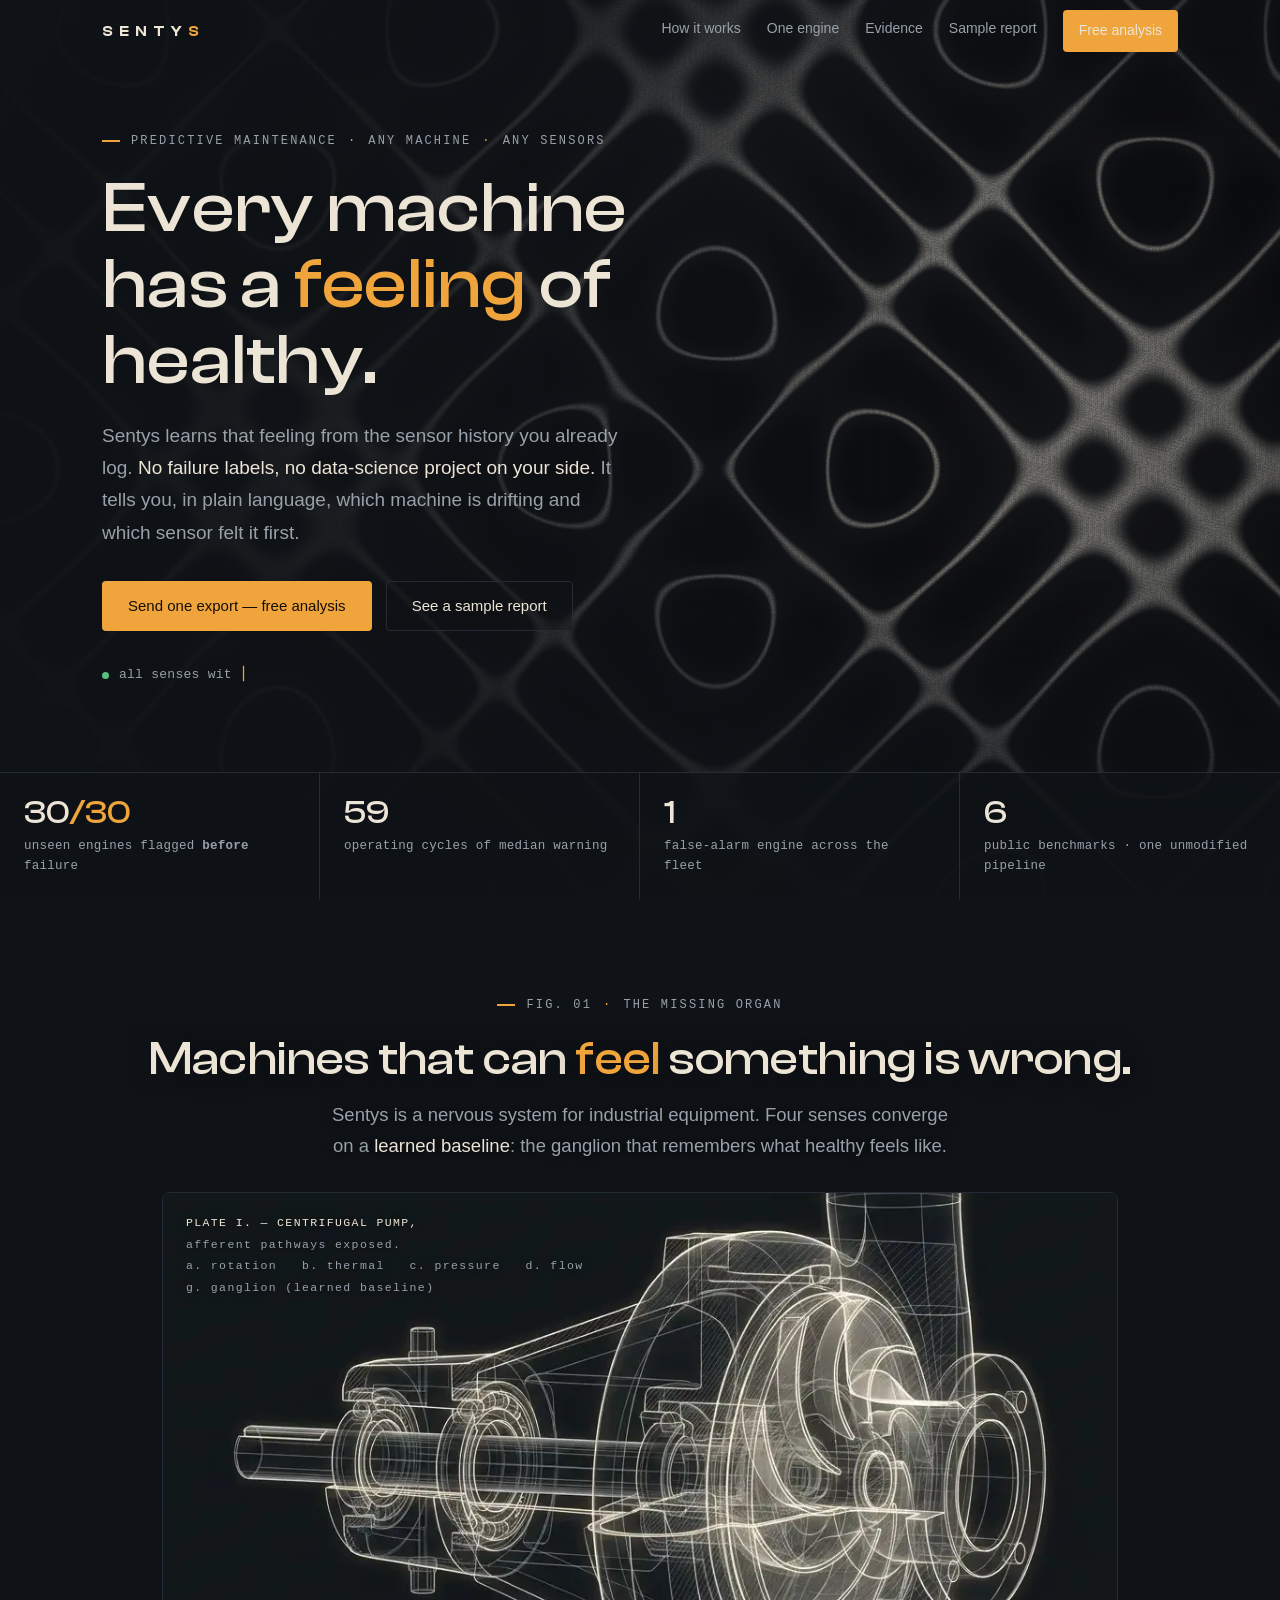
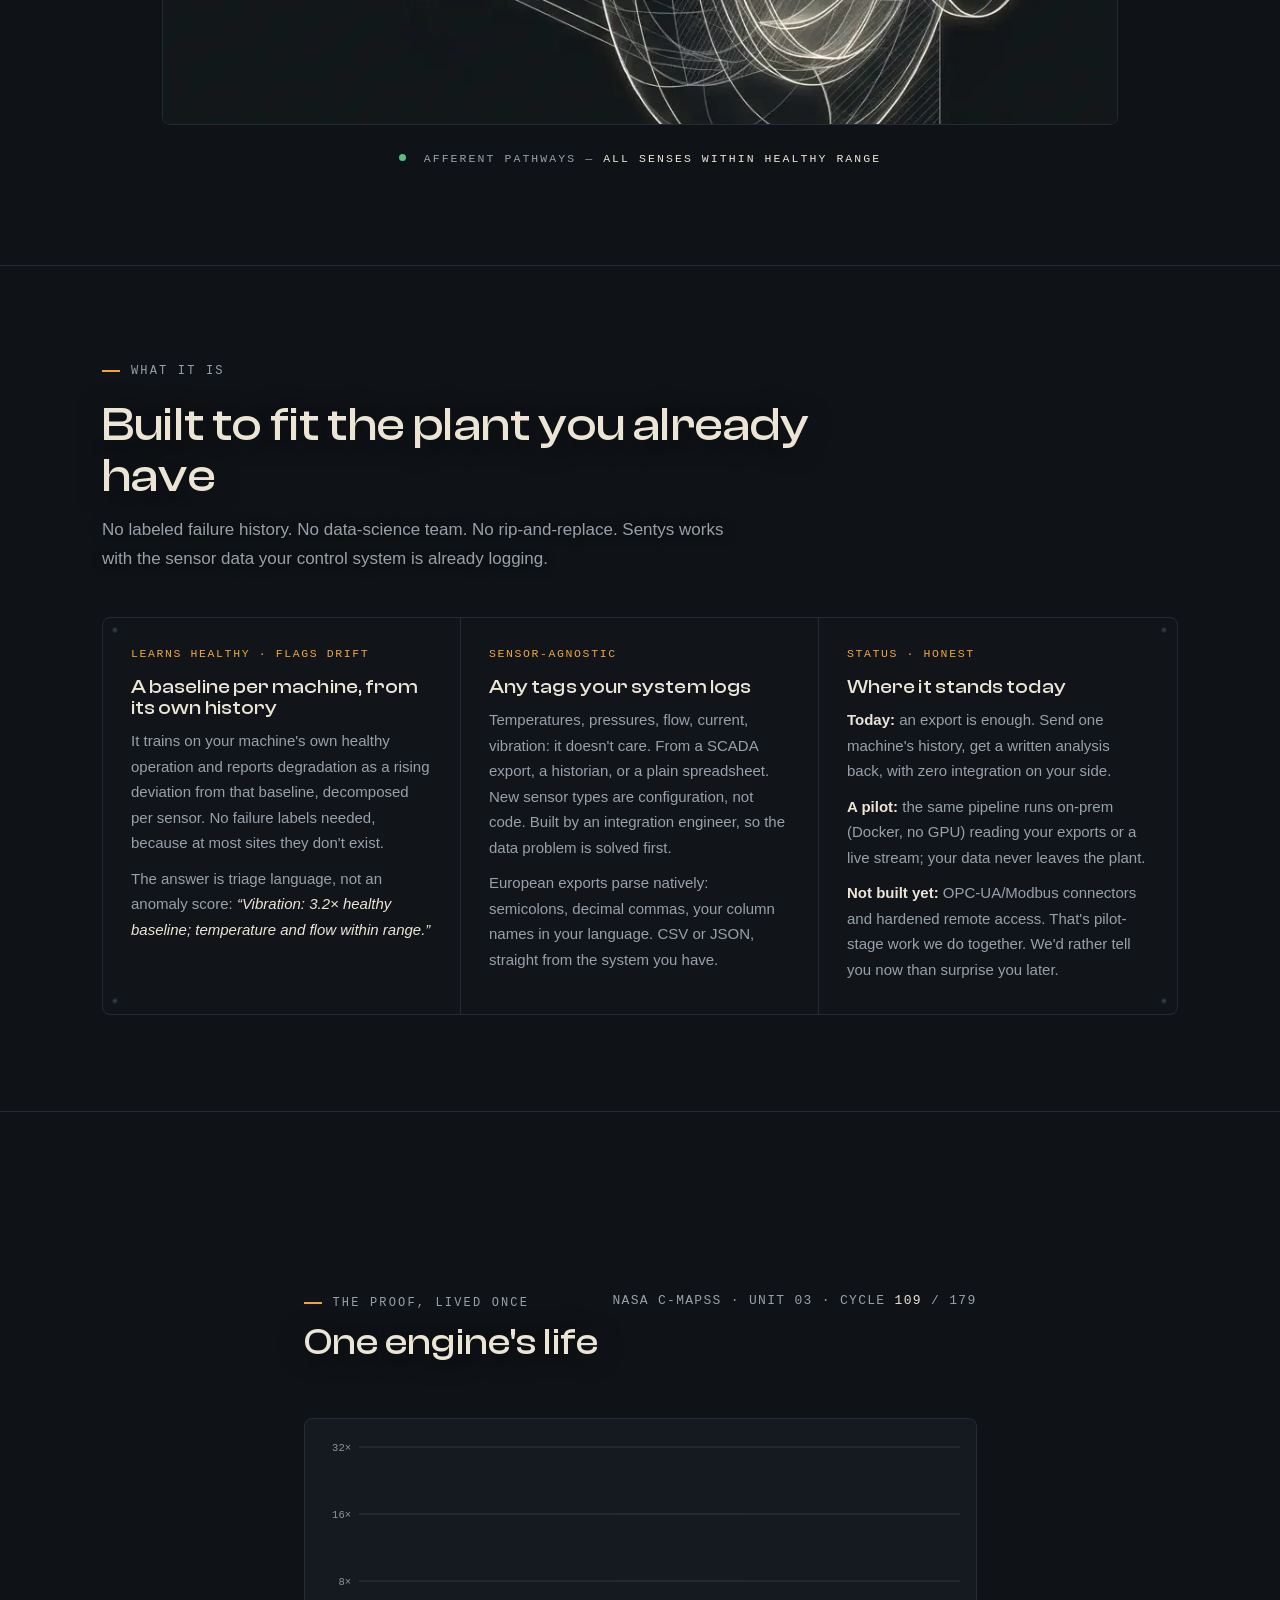
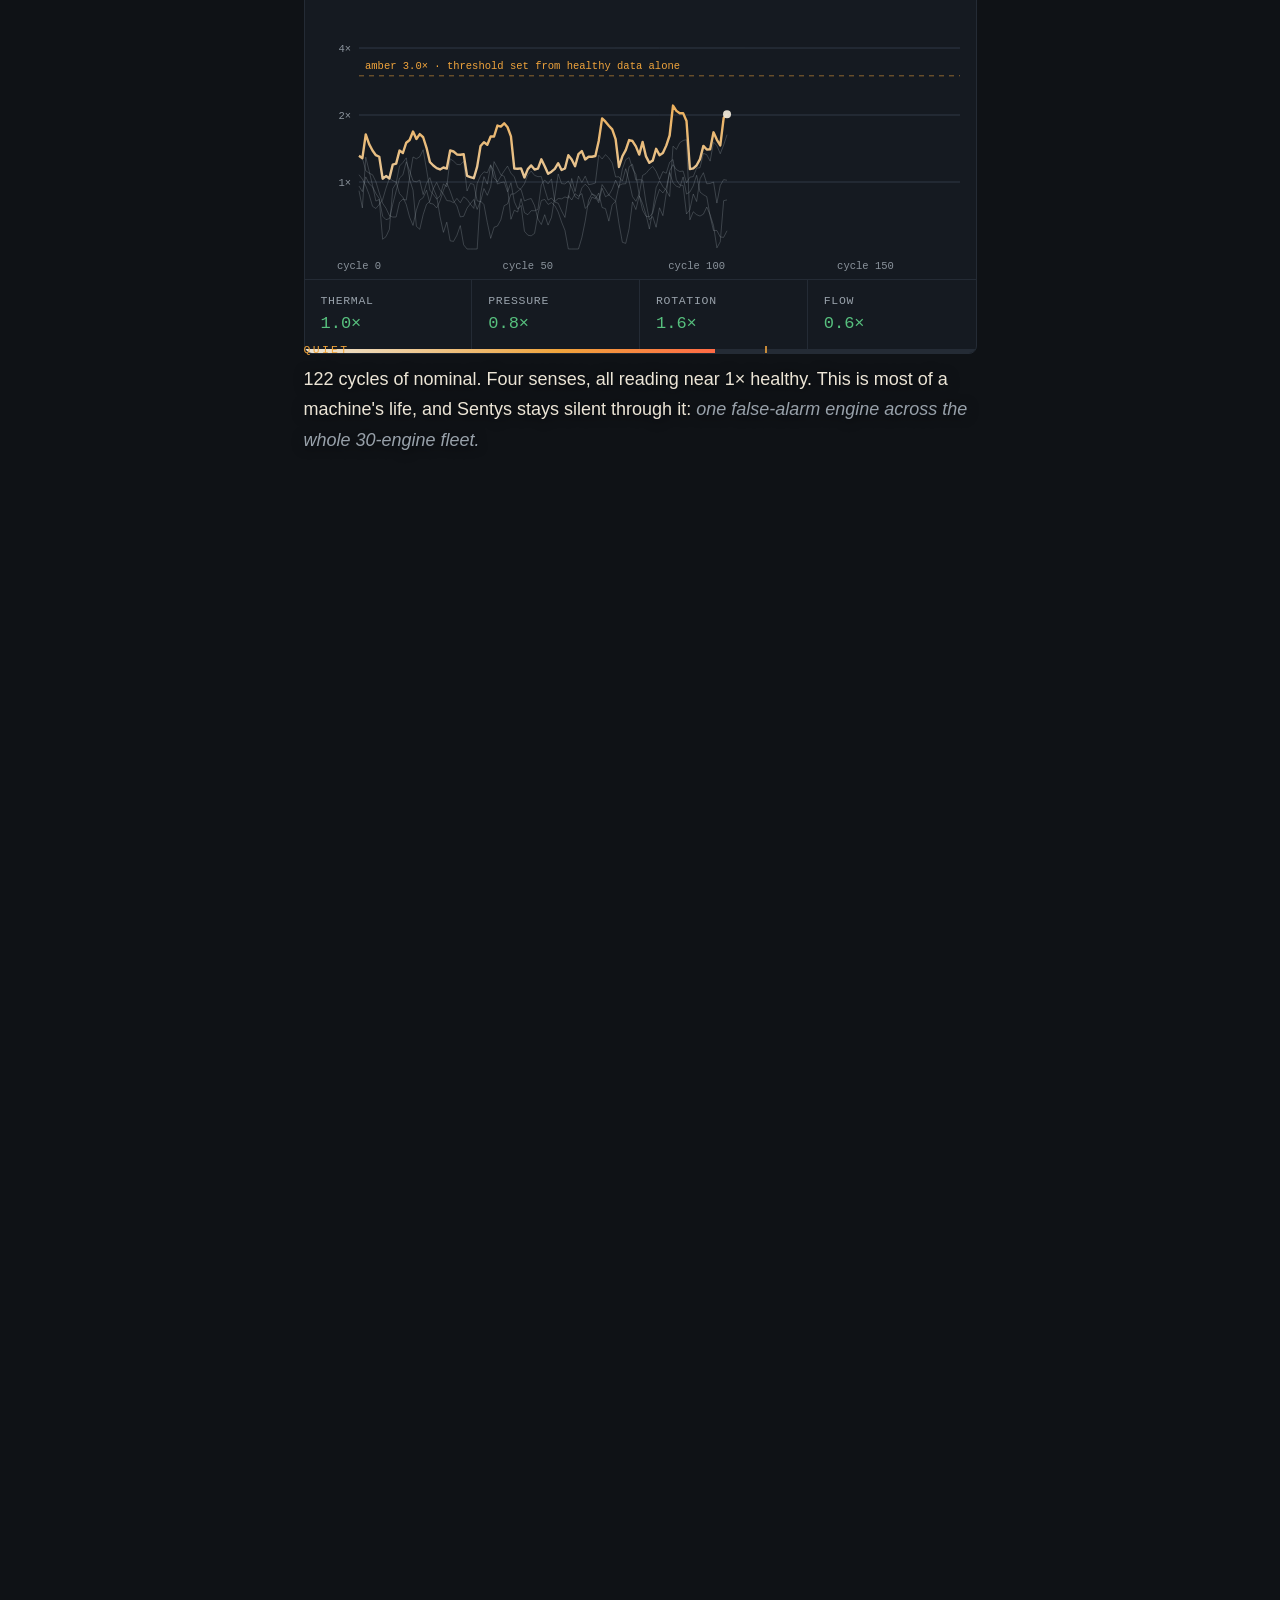
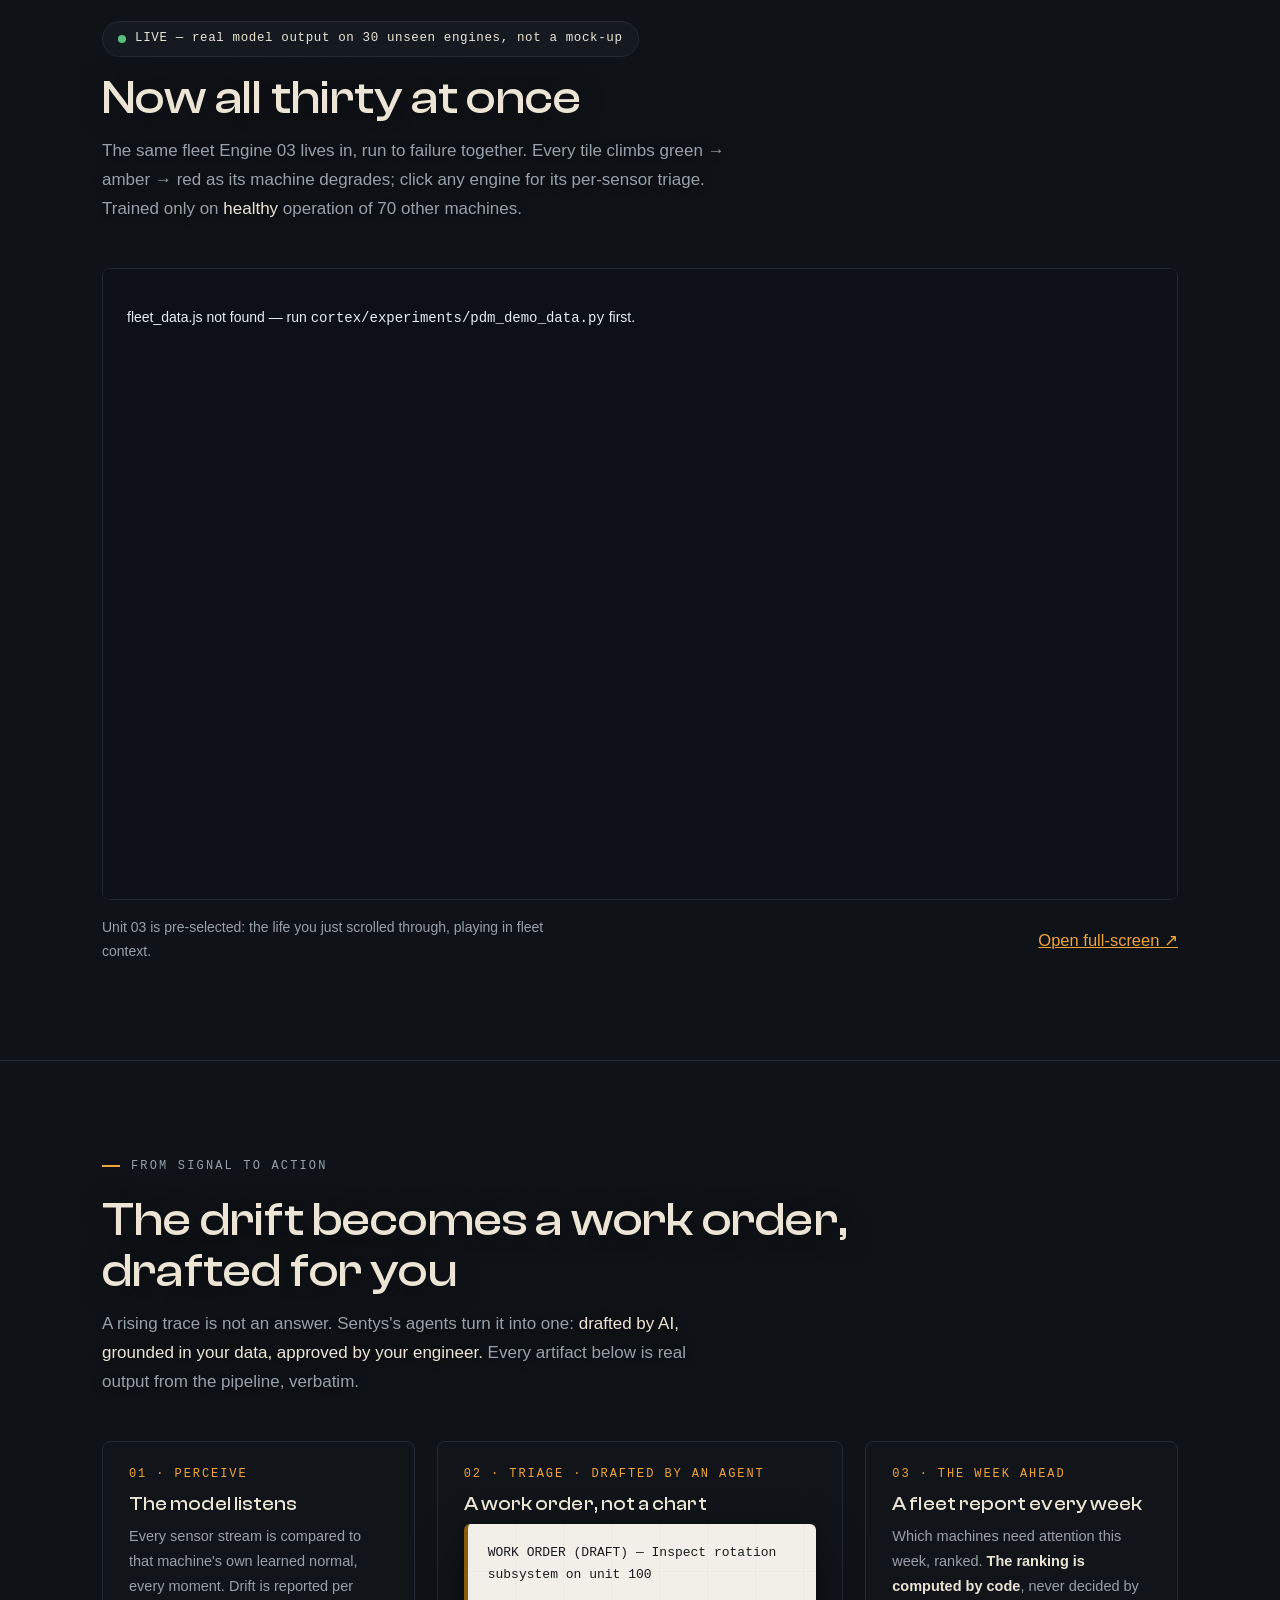
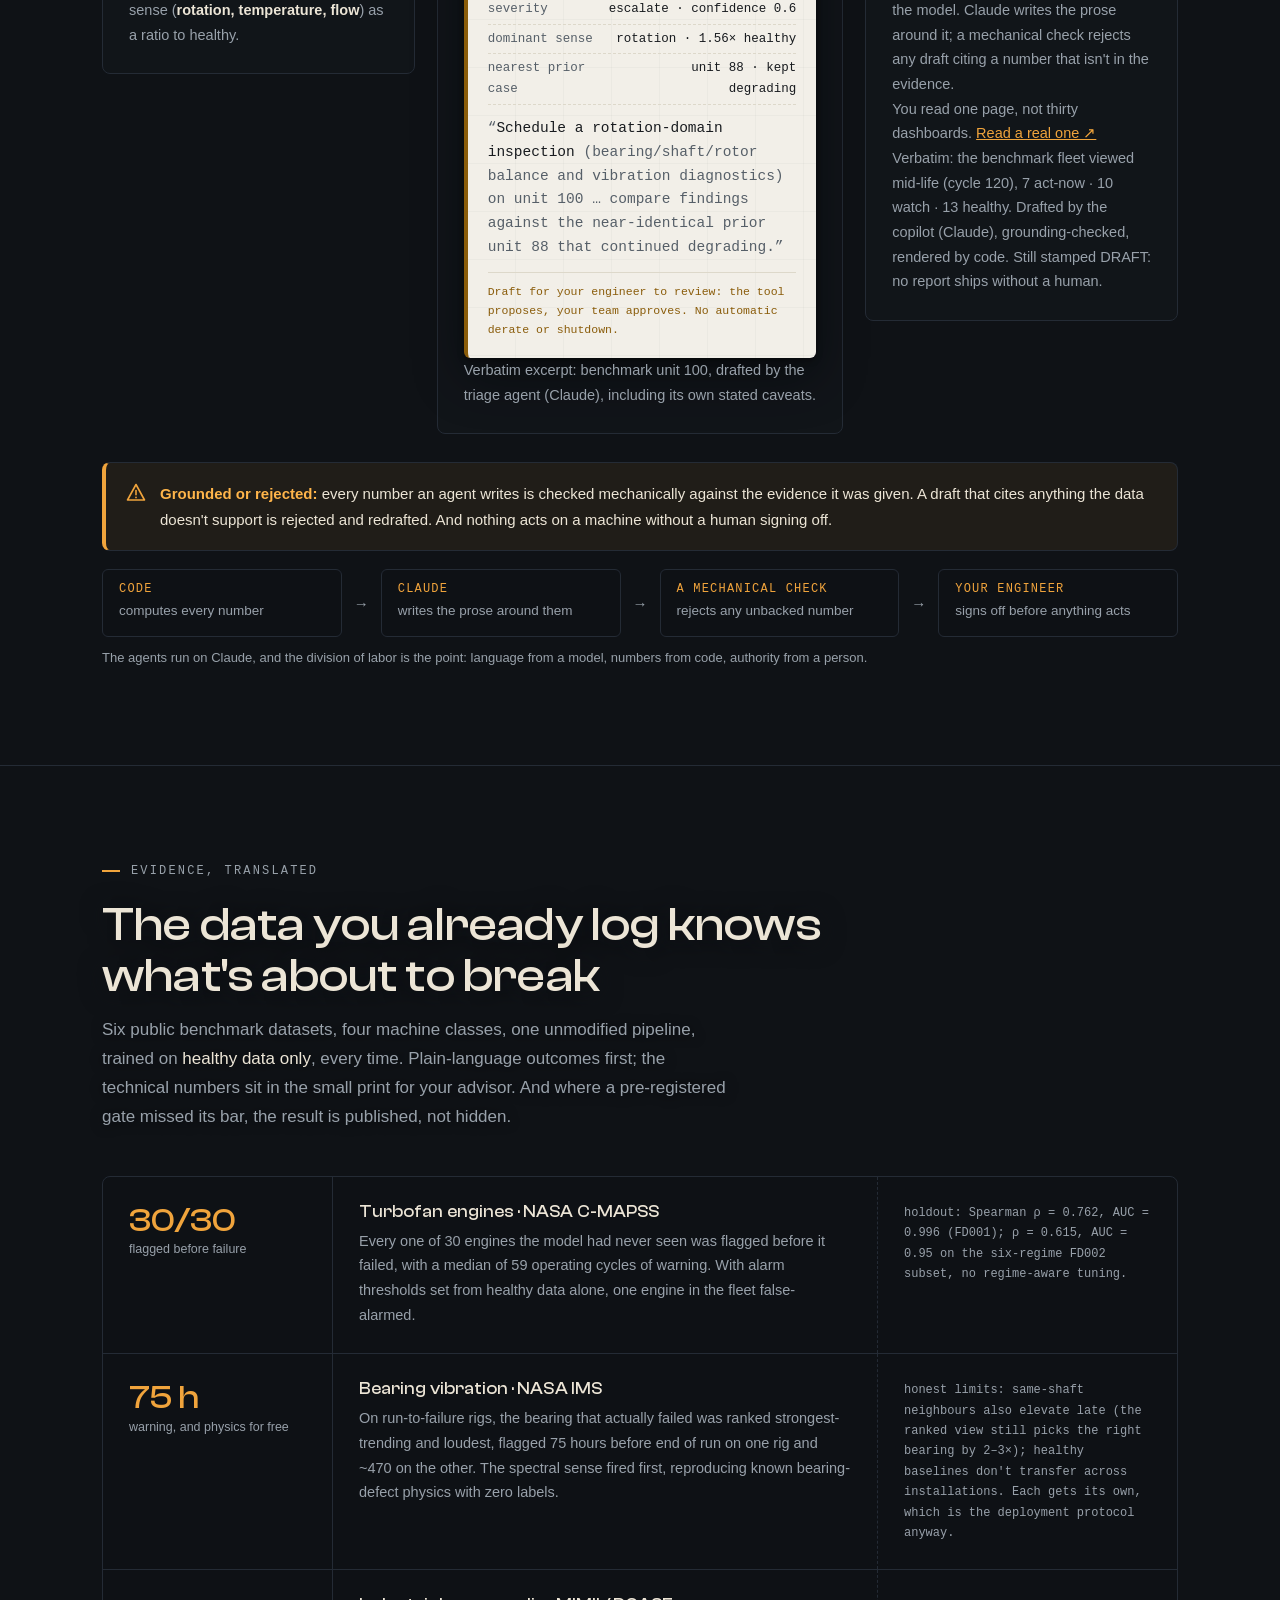
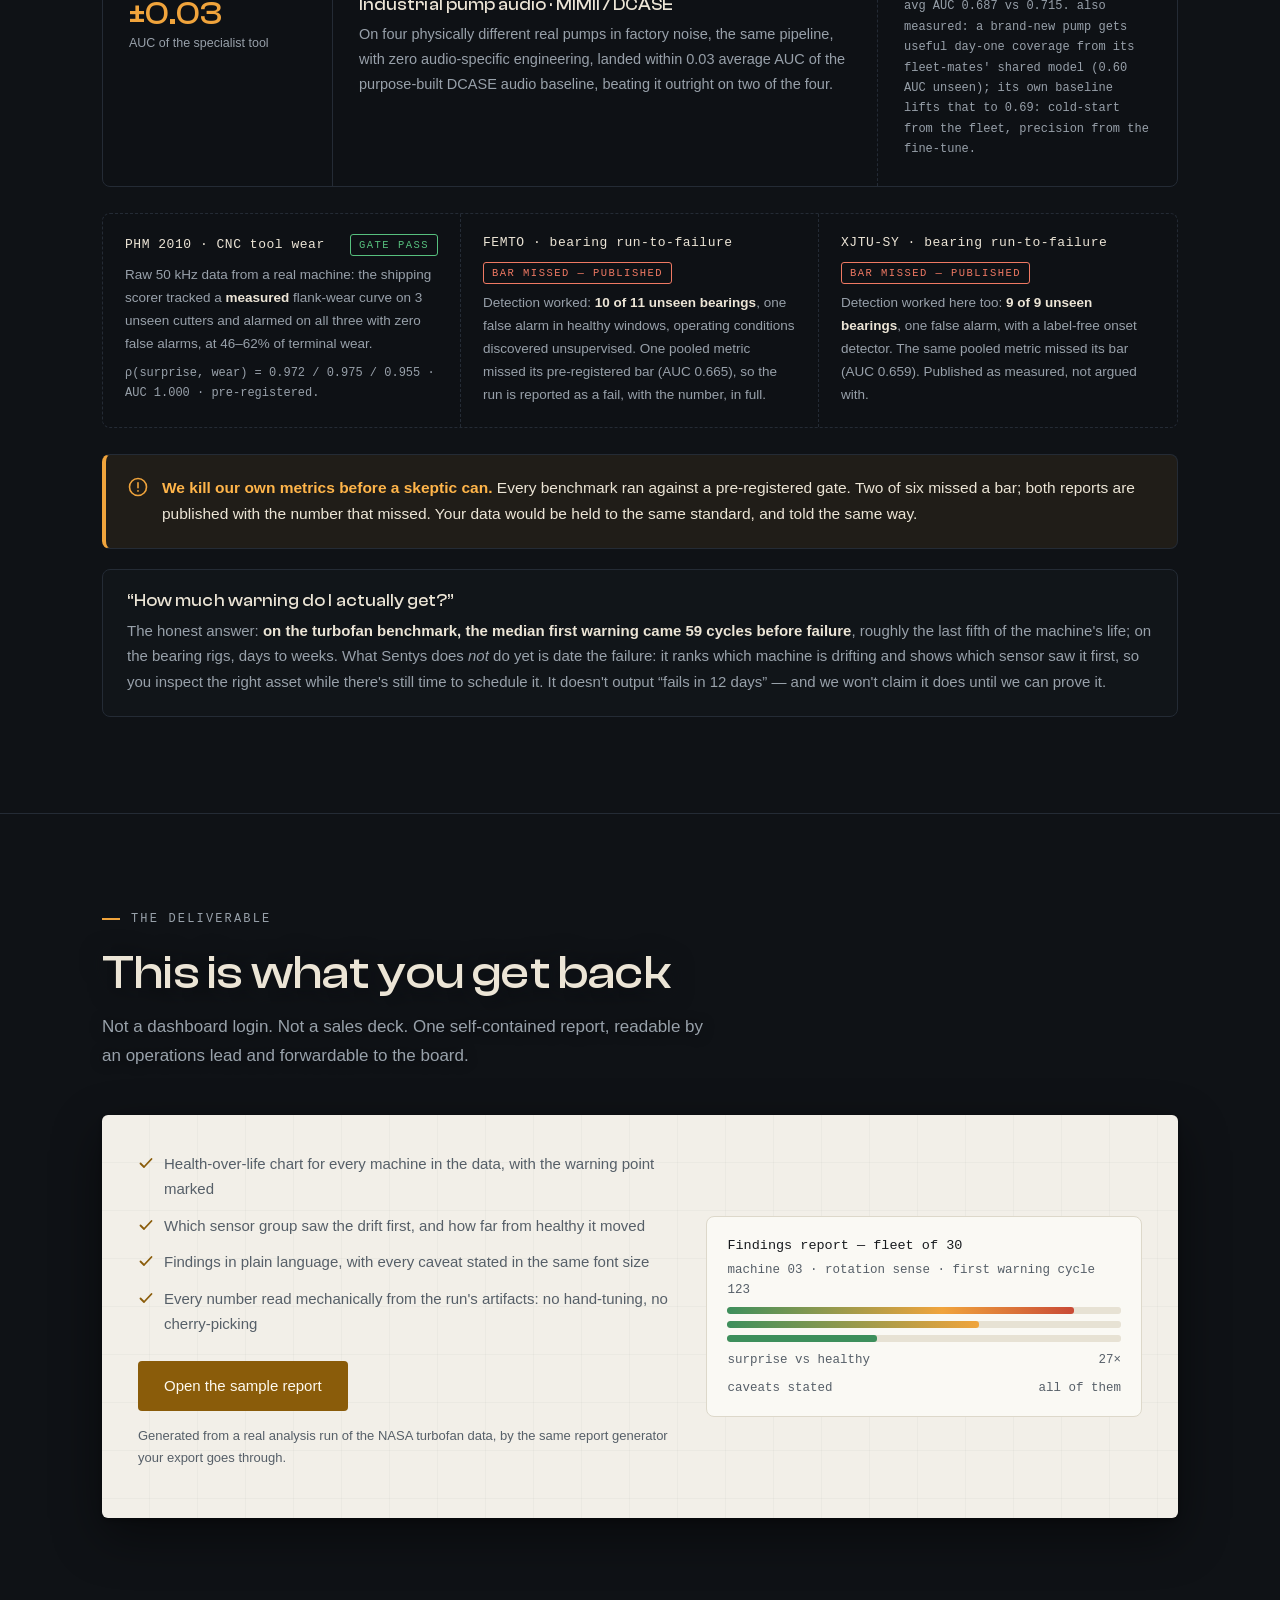
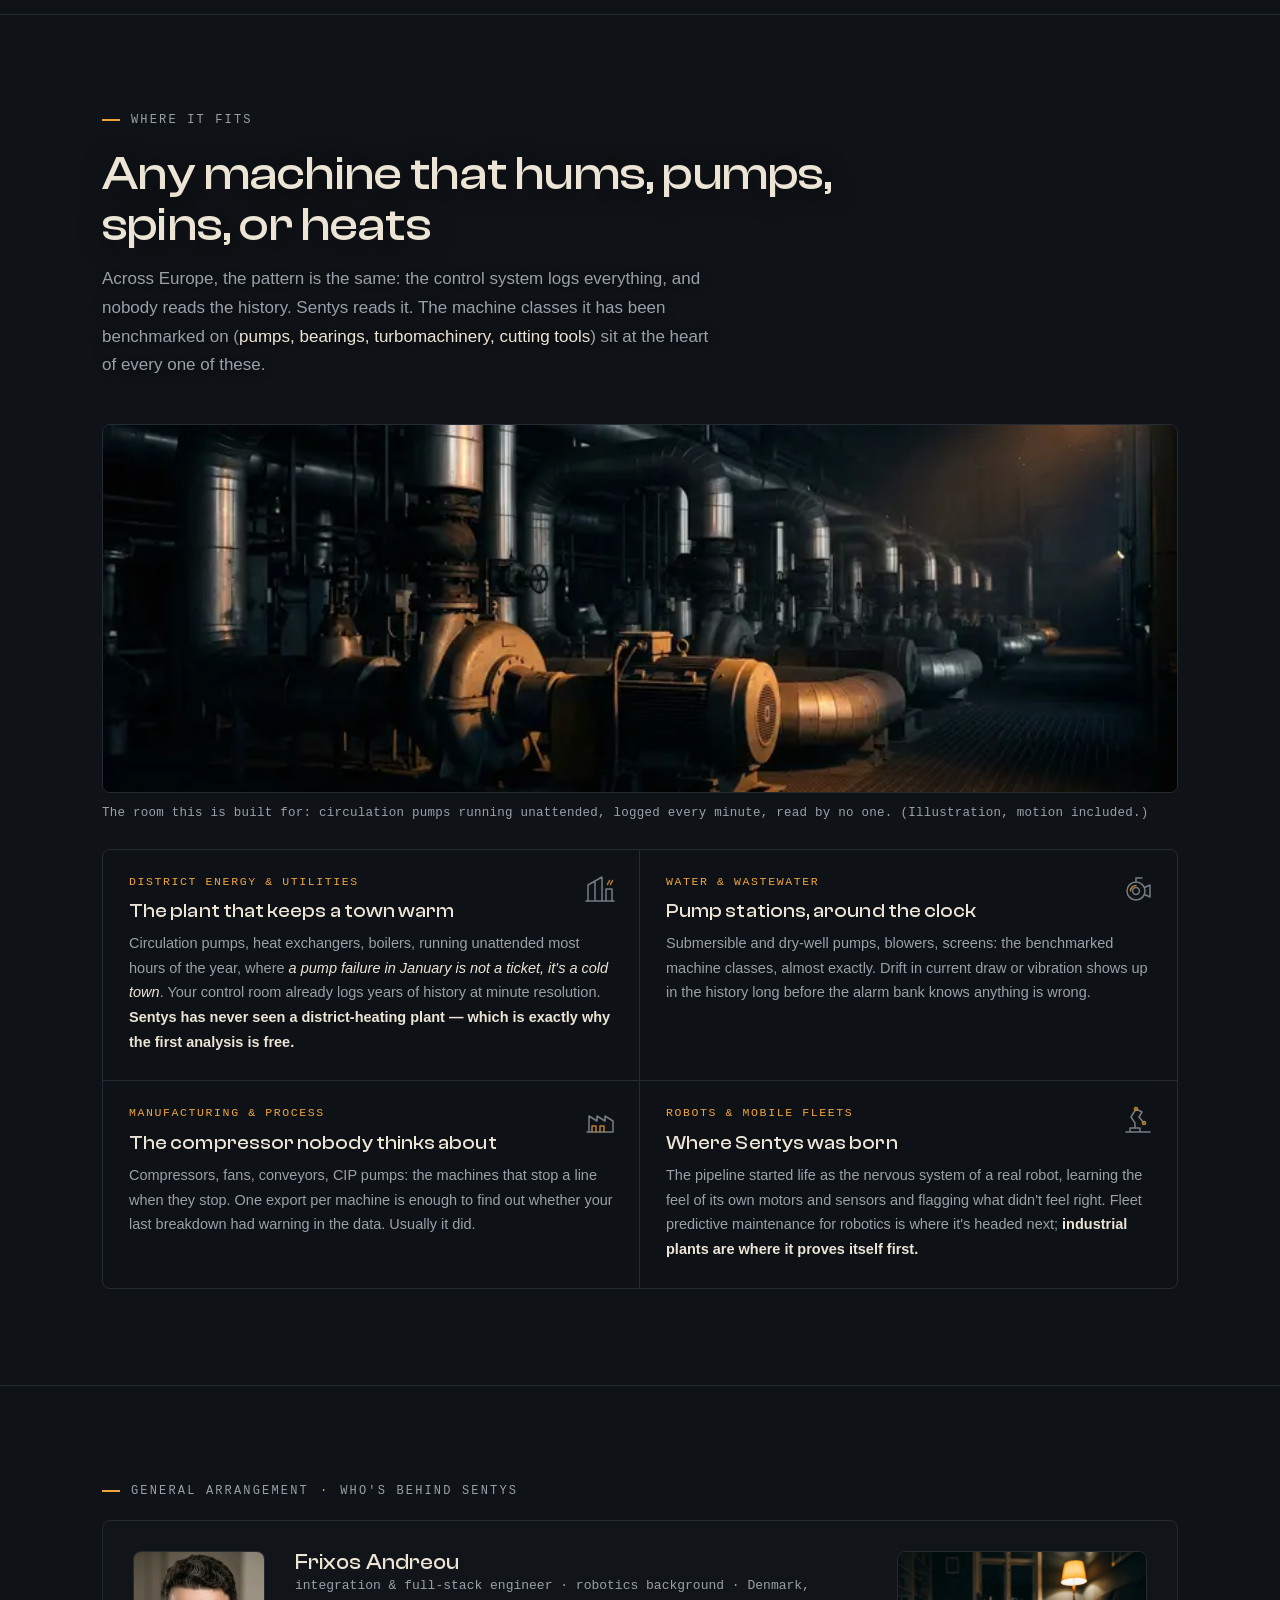
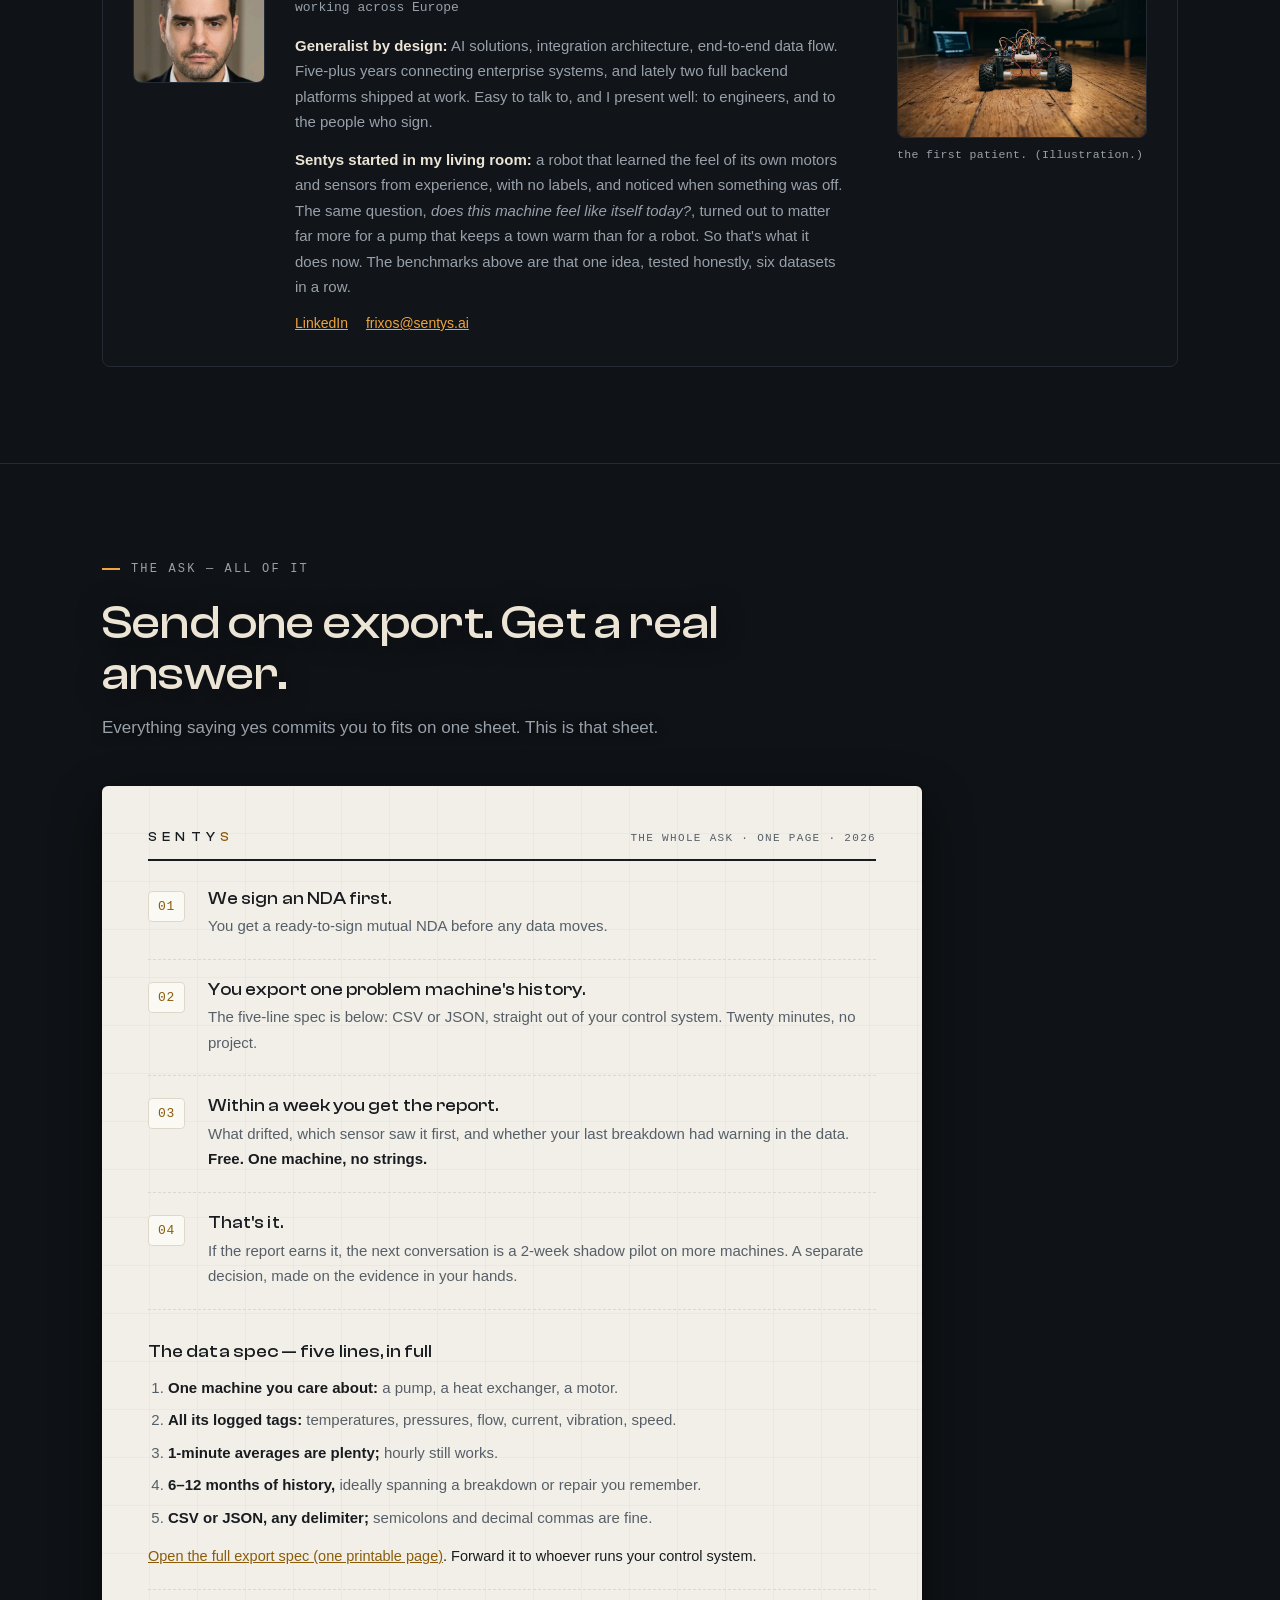
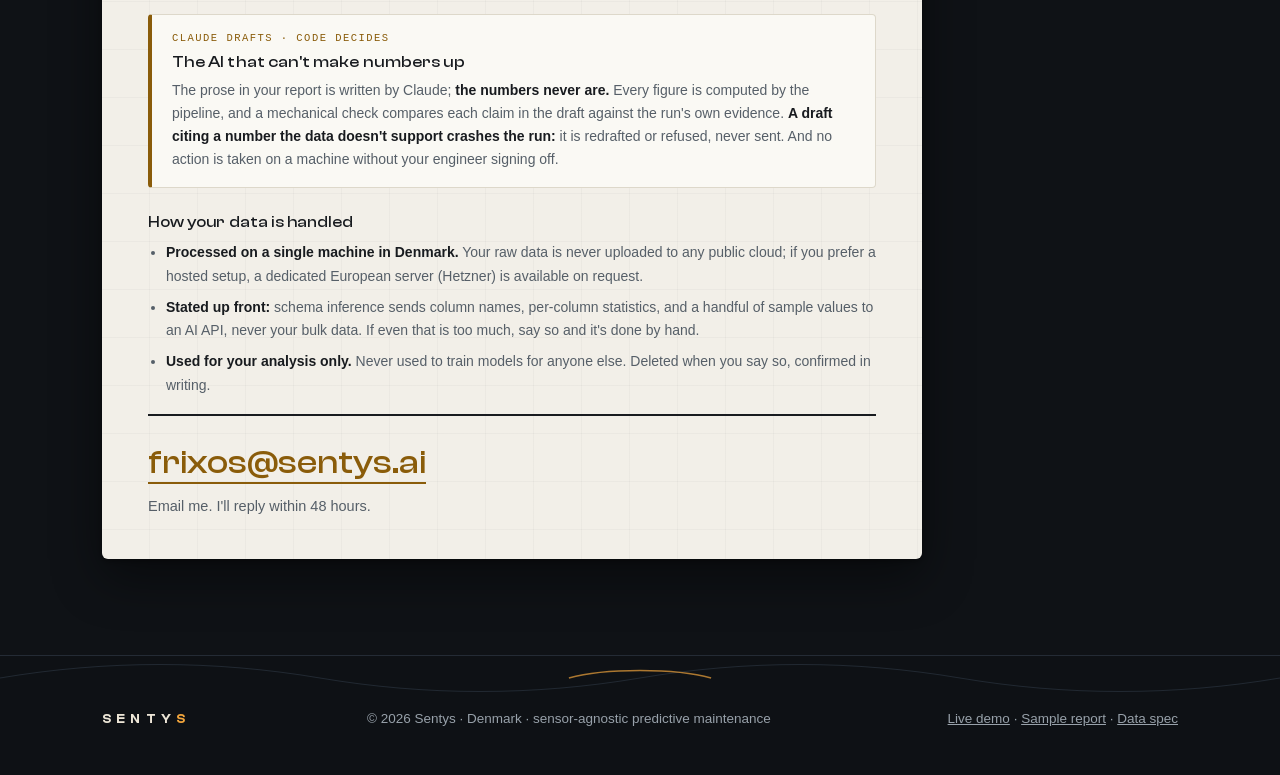
==== commit 1e36f26b: "Merge pull request #2 from sentys-ai/redesign-v3 Redesign v3: "The instrument sleeps" — final" ====
--- a/index.html
+++ b/index.html
@@ -16,6 +16,7 @@
 <meta name="twitter:card" content="summary_large_image">
 <link rel="canonical" href="https://sentys.ai/">
 <meta name="theme-color" content="#0f1216">
+<script>document.documentElement.classList.add('js');/* before first paint: reveals start hidden, no flash-then-replay on refresh */</script>
 <link rel="icon" href="data:image/svg+xml,%3Csvg xmlns='http://www.w3.org/2000/svg' viewBox='0 0 32 32'%3E%3Cdefs%3E%3ClinearGradient id='h' x1='0' y1='0' x2='.6' y2='1'%3E%3Cstop offset='0' stop-color='%23f7dfae'/%3E%3Cstop offset='.42' stop-color='%23f0a43c'/%3E%3Cstop offset='1' stop-color='%23ff6a45'/%3E%3C/linearGradient%3E%3C/defs%3E%3Crect width='32' height='32' rx='6' fill='%230f1216'/%3E%3Cg transform='matrix(0.03043,0,0,-0.03043,5.911,26.196)'%3E%3Cpath d='M344 -10Q191 -10 109.0 50.0Q27 110 27 226V232H177V214Q177 166 211.0 146.5Q245 127 344 127Q431 127 461.5 141.0Q492 155 492 190Q492 220 472.0 234.5Q452 249 400 258L212 285Q21 315 21 473Q21 559 96.5 619.5Q172 680 328 680Q478 680 554.0 617.0Q630 554 630 444V438H479V452Q479 502 444.5 522.5Q410 543 313 543Q234 543 203.0 527.5Q172 512 172 479Q172 450 189.5 437.0Q207 424 250 416L438 386Q642 353 642 197Q642 108 568.0 49.0Q494 -10 344 -10Z' fill='url(%23h)'/%3E%3C/g%3E%3C/svg%3E">
 <link rel="apple-touch-icon" href="apple-touch-icon.png">
 <script type="application/ld+json">
@@ -31,7 +32,7 @@
 <link rel="preload" href="assets/fonts/ClashDisplay-500.woff2" as="font" type="font/woff2" crossorigin>
 <link rel="preload" href="assets/fonts/Supreme-Regular.woff2" as="font" type="font/woff2" crossorigin>
 <link rel="preload" href="assets/fonts/PlexMono-400.woff2" as="font" type="font/woff2" crossorigin>
-<link rel="stylesheet" href="assets/css/site.css?v=9">
+<link rel="stylesheet" href="assets/css/site.css?v=11">
 </head>
 <body>
 <a class="skip" href="#main">Skip to content</a>
@@ -102,10 +103,13 @@
     <div class="fig-stage">
       <span class="screw tl" aria-hidden="true"></span><span class="screw tr" aria-hidden="true"></span>
       <span class="screw bl" aria-hidden="true"></span><span class="screw br" aria-hidden="true"></span>
-      <img src="assets/img/organ-plate.webp"
-           srcset="assets/img/organ-plate-720.webp 720w, assets/img/organ-plate.webp 1376w"
-           sizes="(max-width:760px) 100vw, min(956px, 100vw)"
-           alt="Holographic wireframe cross-section of a centrifugal pump, its four sensor pathways converging on a glowing ganglion." width="1376" height="768" loading="lazy">
+      <picture>
+        <source media="(max-width:760px)" srcset="assets/img/organ-plate-m.webp">
+        <img src="assets/img/organ-plate.webp"
+             srcset="assets/img/organ-plate-720.webp 720w, assets/img/organ-plate.webp 1376w"
+             sizes="min(956px, 100vw)"
+             alt="Holographic wireframe cross-section of a centrifugal pump, its four sensor pathways converging on a glowing ganglion." width="1376" height="768" loading="lazy">
+      </picture>
       <canvas id="afferent" aria-hidden="true"></canvas>
     </div>
   </div>
@@ -162,13 +166,14 @@
       <div class="wrap">
         <div class="story-head">
           <div>
-            <p class="eyebrow" style="margin-bottom:10px;">The proof, lived once</p>
+            <p class="eyebrow reveal" style="margin-bottom:10px;">The proof, lived once</p>
             <h2 class="story-title">One engine's life</h2>
           </div>
           <div class="story-cycle num">NASA C-MAPSS · UNIT 03 · CYCLE <span class="cyc">0</span> / 179</div>
         </div>
         <div class="story-chartbox">
           <span class="story-hint" aria-hidden="true">scroll to run <span class="ar">▾</span></span>
+          <a class="story-skip" href="#demo">skip to the result ▾</a>
           <canvas id="storychart" role="img" aria-label="Engine 03's surprise signal over its 179-cycle life, drawn as you scroll: quiet near 1× healthy for 122 cycles, the rotation sense crossing the amber threshold at cycle 123, then climbing to 27× at failure at cycle 179. Four thin per-sense traces run beneath the overall signal."></canvas>
           <div class="story-chips" role="list">
             <div class="story-chip" role="listitem" data-chip="thermal">thermal <span class="cv num">1.0×</span></div>
@@ -581,7 +586,9 @@
       <div class="handling">
         <h3>How your data is handled</h3>
         <ul>
-          <li><b>Processed on a single machine in Denmark.</b> Your raw data is never uploaded to any cloud service.</li>
+          <li><b>Processed on a single machine in Denmark.</b> Your raw data is never uploaded to any
+            public cloud; if you prefer a hosted setup, a dedicated European server (Hetzner) is
+            available on request.</li>
           <li><b>Stated up front:</b> schema inference sends column names, per-column statistics, and a
             handful of sample values to an AI API, never your bulk data. If even that is too much,
             say so and it's done by hand.</li>
@@ -607,11 +614,11 @@
   <div class="wrap frow">
     <span class="fbrand">SENTY<i>S</i></span>
     <span>© 2026 Sentys · Denmark · sensor-agnostic predictive maintenance</span>
-    <span><a href="demo/">Live demo</a> · <a href="sample-report.html">Sample report</a> · <a href="data-spec.html">Data spec</a> · <a href="guide/">Colophon</a></span>
+    <span><a href="demo/">Live demo</a> · <a href="sample-report.html">Sample report</a> · <a href="data-spec.html">Data spec</a></span>
   </div>
 </footer>
 
 <script src="assets/js/engine03-data.js?v=3"></script>
-<script src="assets/js/site.js?v=7"></script>
+<script src="assets/js/site.js?v=10"></script>
 </body>
 </html>
--- a/assets/css/site.css
+++ b/assets/css/site.css
@@ -81,37 +81,33 @@
   color:var(--dust-dim); display:flex; align-items:center; gap:11px; margin:0 0 20px;
 }
 .eyebrow::before { content:""; width:18px; height:2px; background:var(--ember); flex:none; }
-.eyebrow-seq { flex-wrap:wrap; }
-.eyebrow-seq .sep { color:var(--ember); }
-.js .eyebrow-seq .ph, .js .eyebrow-seq .sep { opacity:0; transform:translateY(5px); transition:opacity .5s ease, transform .5s ease; }
-.js .eyebrow-seq.in .ph, .js .eyebrow-seq.in .sep { opacity:1; transform:none; }
-.js .eyebrow-seq.in > :nth-child(1){ transition-delay:.15s } .js .eyebrow-seq.in > :nth-child(2){ transition-delay:.48s }
-.js .eyebrow-seq.in > :nth-child(3){ transition-delay:.60s } .js .eyebrow-seq.in > :nth-child(4){ transition-delay:.93s }
-.js .eyebrow-seq.in > :nth-child(5){ transition-delay:1.05s }
-@media (prefers-reduced-motion: reduce){ .js .eyebrow-seq .ph, .js .eyebrow-seq .sep { opacity:1; transform:none; transition:none; } }
+/* ── unified eyebrow entrance (hero + every section): the bar draws
+      itself first, then each phrase lands in sequence ── */
+.eyebrow-seq, .eyebrow.reveal { flex-wrap:wrap; }
+.eyebrow .sep { color:var(--ember); }
+.js .eyebrow-seq::before, .js .eyebrow.reveal::before {
+  transform:scaleX(0); transform-origin:left center;
+  transition:transform .5s cubic-bezier(.2,.6,.25,1) .1s; }
+.js .eyebrow-seq.in::before, .js .eyebrow.reveal.in::before { transform:scaleX(1); }
+.js .eyebrow-seq .ph, .js .eyebrow-seq .sep,
+.js .eyebrow.reveal .ph, .js .eyebrow.reveal .sep {
+  opacity:0; transform:translateY(5px); transition:opacity .45s ease, transform .45s ease; }
+.js .eyebrow-seq.in .ph, .js .eyebrow-seq.in .sep,
+.js .eyebrow.reveal.in .ph, .js .eyebrow.reveal.in .sep { opacity:1; transform:none; }
+.js .eyebrow-seq.in > :nth-child(1), .js .eyebrow.reveal.in > :nth-child(1){ transition-delay:.6s }
+.js .eyebrow-seq.in > :nth-child(2), .js .eyebrow.reveal.in > :nth-child(2){ transition-delay:.82s }
+.js .eyebrow-seq.in > :nth-child(3), .js .eyebrow.reveal.in > :nth-child(3){ transition-delay:.93s }
+.js .eyebrow-seq.in > :nth-child(4), .js .eyebrow.reveal.in > :nth-child(4){ transition-delay:1.15s }
+.js .eyebrow-seq.in > :nth-child(5), .js .eyebrow.reveal.in > :nth-child(5){ transition-delay:1.26s }
+@media (prefers-reduced-motion: reduce){
+  .js .eyebrow-seq::before, .js .eyebrow.reveal::before { transform:none; transition:none; }
+  .js .eyebrow-seq .ph, .js .eyebrow-seq .sep,
+  .js .eyebrow.reveal .ph, .js .eyebrow.reveal .sep { opacity:1; transform:none; transition:none; } }
 @media (max-width:480px){ .eyebrow { letter-spacing:.13em; font-size:11.5px; gap:9px; } }
 
 /* reveal */
 .js .reveal { opacity:0; transform:translateY(16px); transition:opacity .6s cubic-bezier(.2,.6,.25,1), transform .6s cubic-bezier(.2,.6,.25,1); }
 .js .reveal.in { opacity:1; transform:none; }
-/* the needle extends, then the phrases land — the hero's eyebrow pattern,
-   applied to every section eyebrow (phrases are wrapped at runtime) */
-.eyebrow.reveal { flex-wrap:wrap; }
-.eyebrow.reveal .sep { color:var(--ember); }
-.js .eyebrow.reveal::before { transform:scaleX(0); transform-origin:left center;
-  transition:transform .55s cubic-bezier(.2,.6,.25,1) .15s; }
-.js .eyebrow.reveal.in::before { transform:scaleX(1); }
-.js .eyebrow.reveal .ph, .js .eyebrow.reveal .sep { opacity:0; transform:translateY(5px);
-  transition:opacity .5s ease, transform .5s ease; }
-.js .eyebrow.reveal.in .ph, .js .eyebrow.reveal.in .sep { opacity:1; transform:none; }
-.js .eyebrow.reveal.in > :nth-child(1){ transition-delay:.4s }
-.js .eyebrow.reveal.in > :nth-child(2){ transition-delay:.68s }
-.js .eyebrow.reveal.in > :nth-child(3){ transition-delay:.8s }
-.js .eyebrow.reveal.in > :nth-child(4){ transition-delay:1.02s }
-.js .eyebrow.reveal.in > :nth-child(5){ transition-delay:1.14s }
-@media (prefers-reduced-motion: reduce){
-  .js .eyebrow.reveal::before { transform:none; transition:none; }
-  .js .eyebrow.reveal .ph, .js .eyebrow.reveal .sep { opacity:1; transform:none; transition:none; } }
 .js .reveal.d1 { transition-delay:.08s; } .js .reveal.d2 { transition-delay:.16s; } .js .reveal.d3 { transition-delay:.24s; }
 @media (prefers-reduced-motion: reduce){ .js .reveal { opacity:1; transform:none; transition:none; } }
 
@@ -258,6 +254,14 @@
   color:var(--ember); background:rgba(15,18,22,.88); border:1px solid rgba(240,164,60,.45); border-radius:999px; padding:9px 16px;
   opacity:0; transform:translate(-50%,-6px); transition:opacity .4s ease, transform .4s ease; white-space:nowrap; pointer-events:none; }
 .story-hint.on { opacity:1; transform:translate(-50%,0); }
+/* the polite exit: visible only while the story owns the wheel */
+.story-skip { position:absolute; right:12px; top:12px; z-index:3; font:500 11px/1 var(--mono);
+  letter-spacing:.14em; text-transform:uppercase; color:var(--dust-dim); text-decoration:none;
+  padding:7px 11px; border:1px solid transparent; border-radius:999px;
+  opacity:0; transition:opacity .4s ease; pointer-events:none; }
+#story.docked .story-skip { opacity:1; pointer-events:auto; }
+#story.done .story-skip { opacity:0; pointer-events:none; }
+.story-skip:hover { color:var(--dust); border-color:var(--hairline); background:rgba(15,18,22,.7); }
 .story-hint .ar { display:inline-block; animation:hintbob 1.1s ease-in-out infinite; }
 @keyframes hintbob { 50% { transform:translateY(3px); } }
 @media (prefers-reduced-motion: reduce){ .story-hint .ar { animation:none; } }
@@ -493,7 +497,7 @@
 .fig-stage img { position:absolute; inset:0; width:100%; height:100%; object-fit:cover;
   user-select:none; -webkit-user-drag:none; }
 #afferent { position:absolute; inset:0; width:100%; height:100%; display:block; }
-.plate-label { position:absolute; left:46px; bottom:20px; z-index:2; font:400 11.5px/1.9 var(--mono);
+.plate-label { position:absolute; left:46px; top:20px; z-index:2; font:400 11.5px/1.9 var(--mono);
   letter-spacing:.12em; color:var(--dust-dim); text-shadow:0 1px 8px rgba(15,18,22,.9); }
 .plate-label b { color:var(--dust); font-weight:500; }
 .organ-state { text-align:center; font:400 11.5px/1.7 var(--mono); letter-spacing:.18em;
@@ -505,6 +509,9 @@
 .organ-state.surprised b { color:var(--ember); }
 @media (max-width:760px){
   .plate-label { position:static; text-align:center; margin-bottom:18px; }
+  /* art-directed mobile plate: left third cropped away (organ-plate-m),
+     taller stage so the pump reads at phone size */
+  .fig-stage { aspect-ratio:1018/768; }
 }
 
 /* ── print ───────────────────────────────────────────────────────────── */
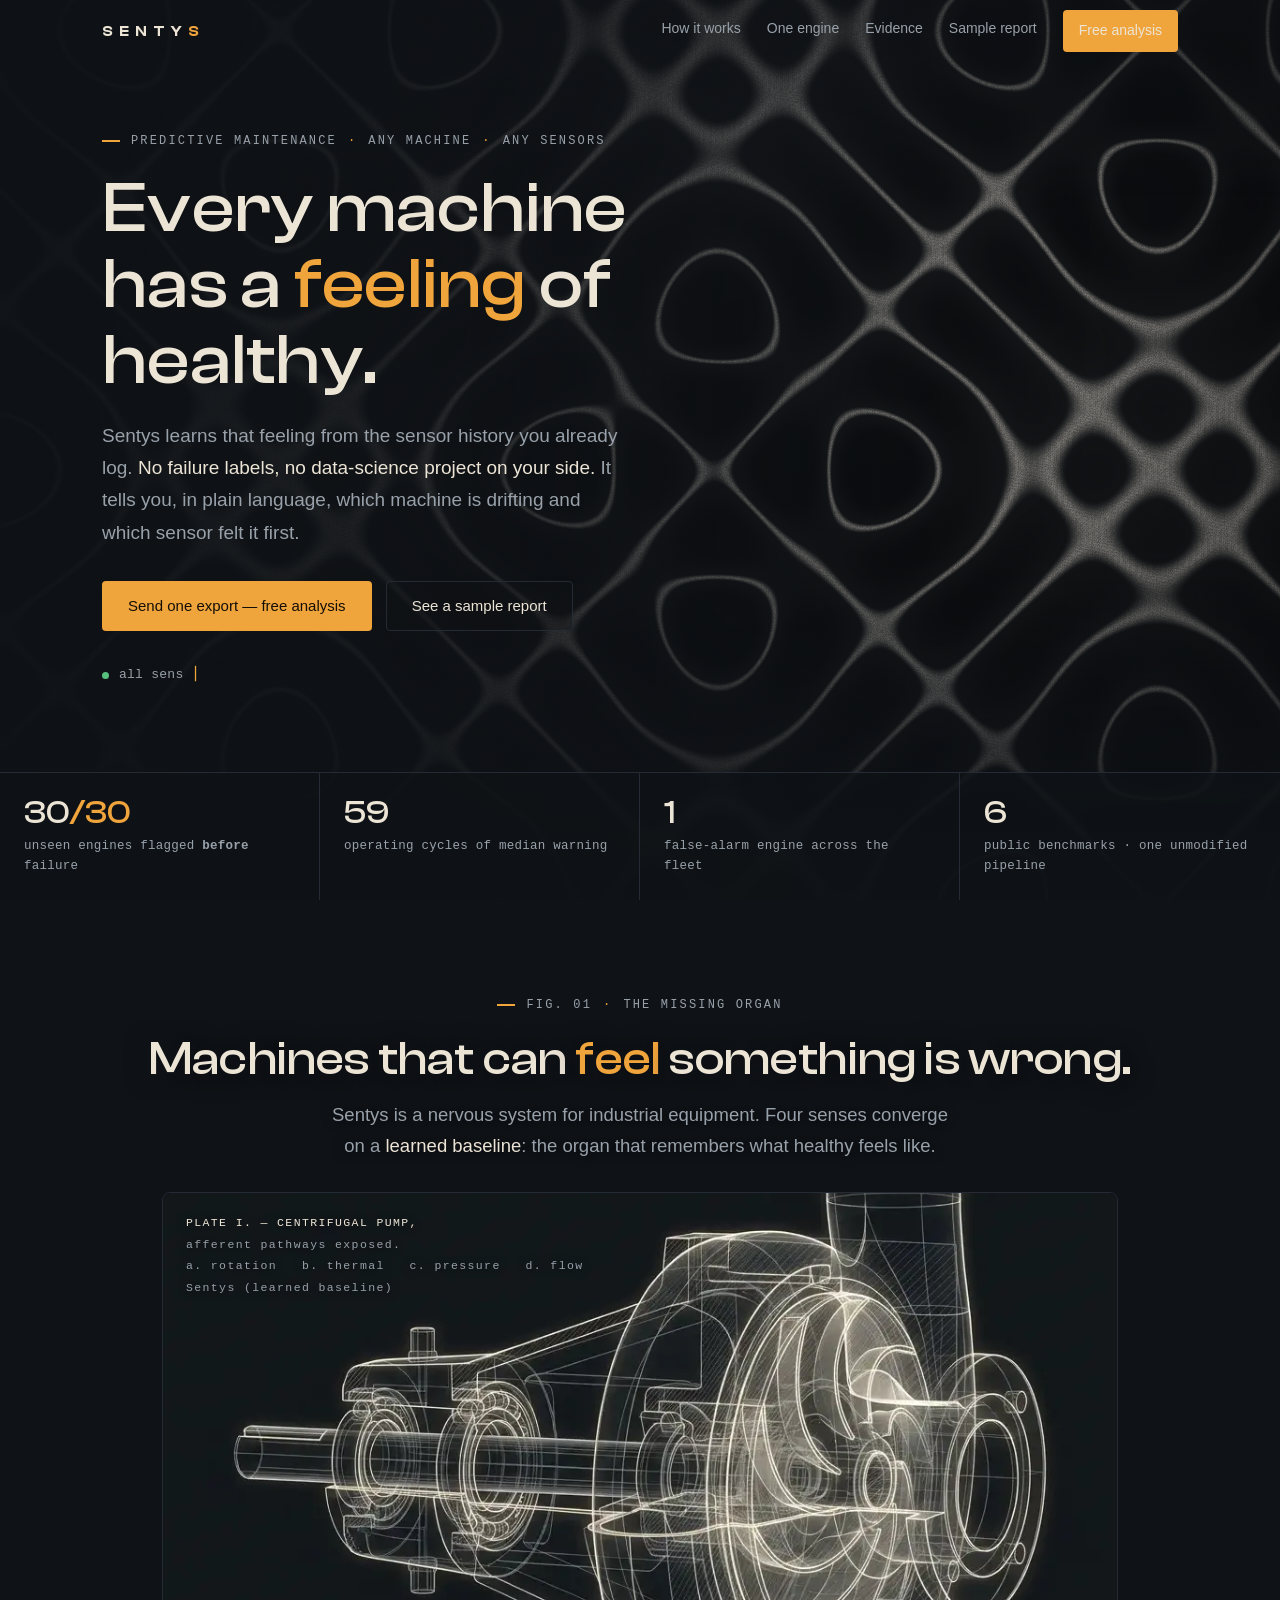
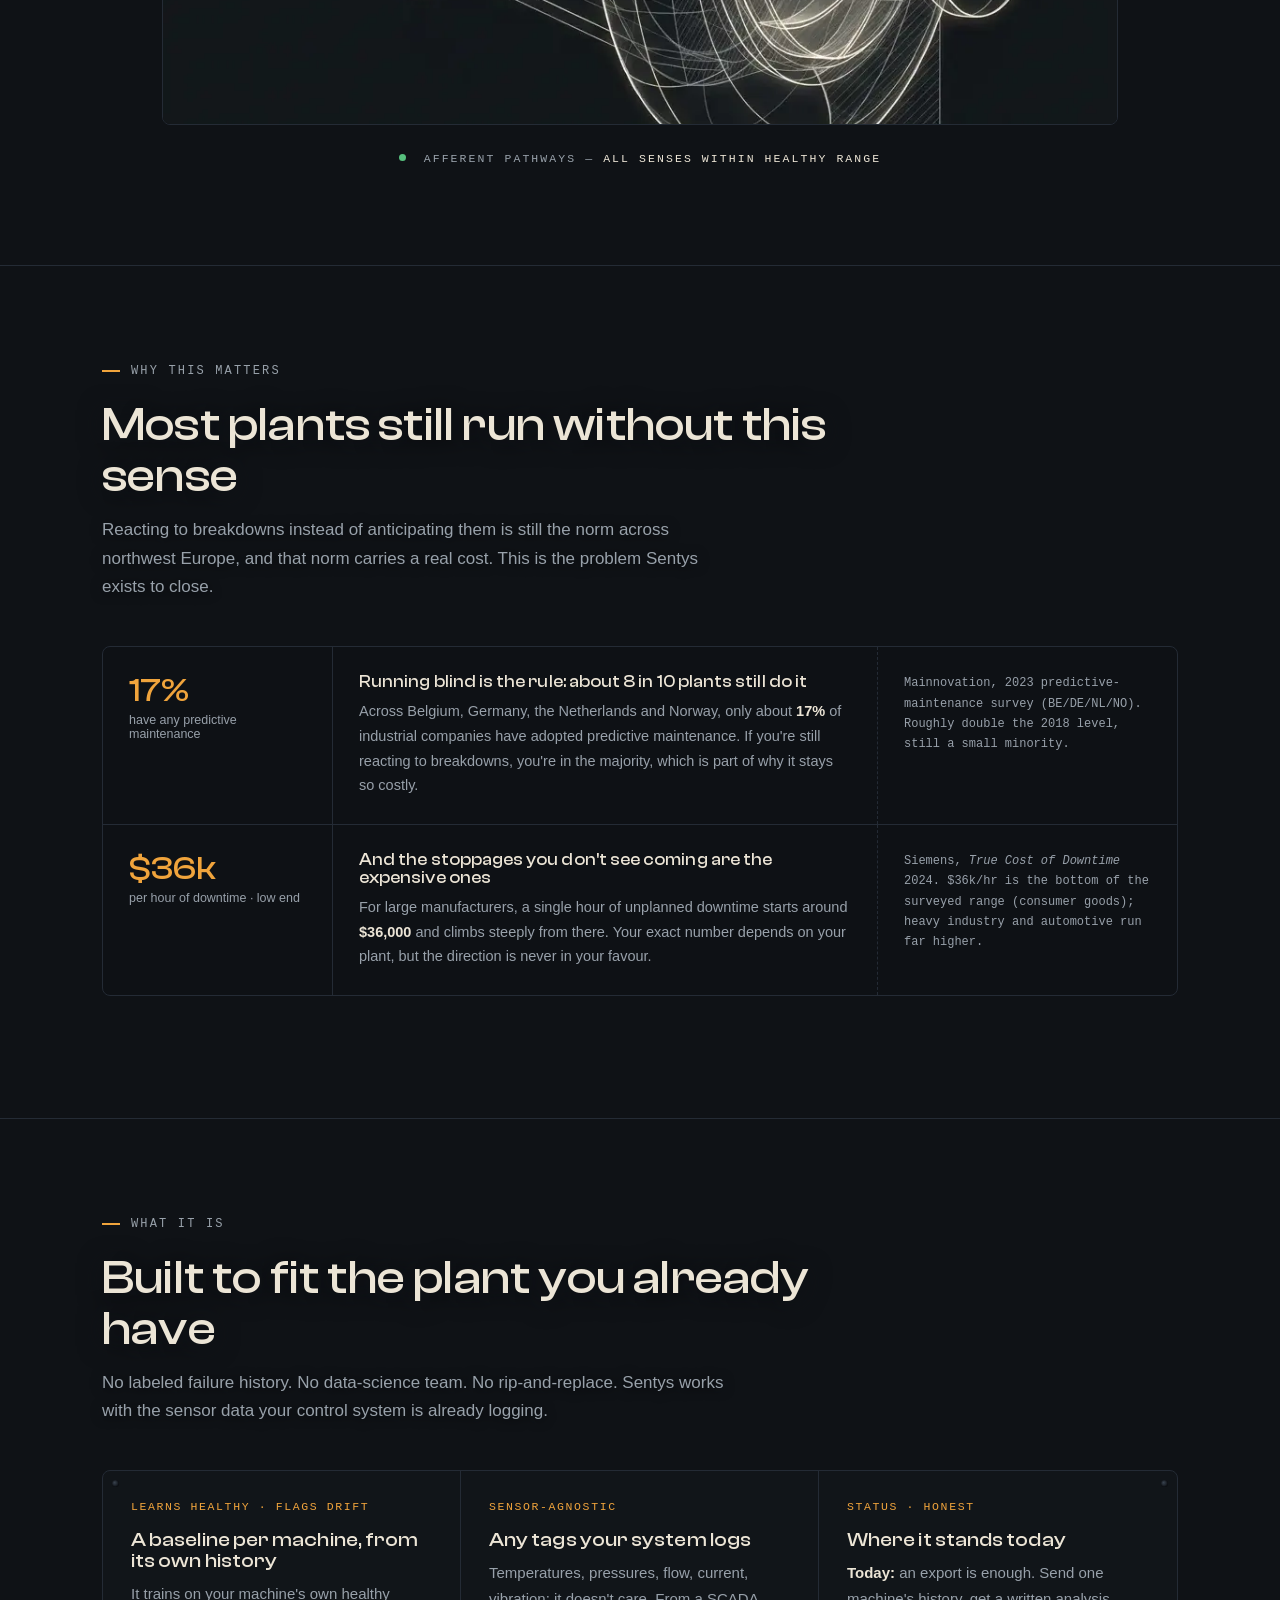
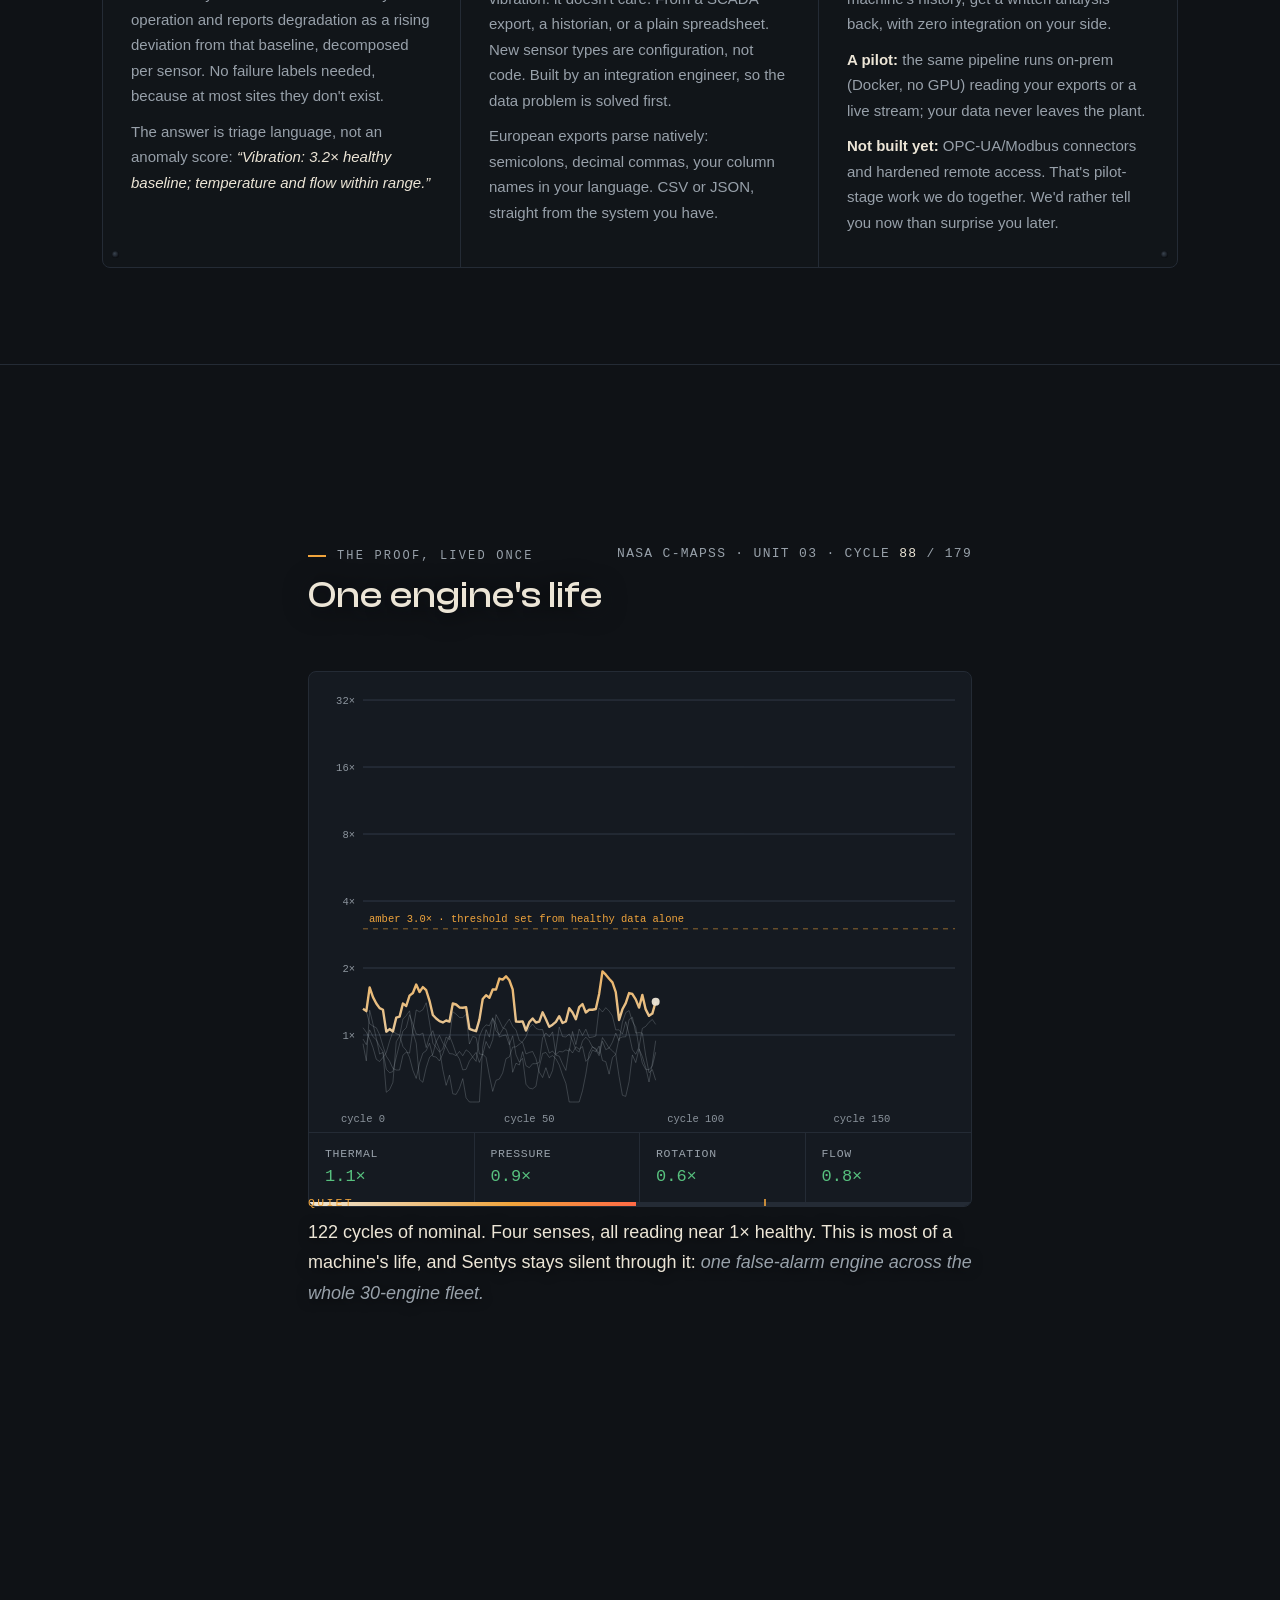
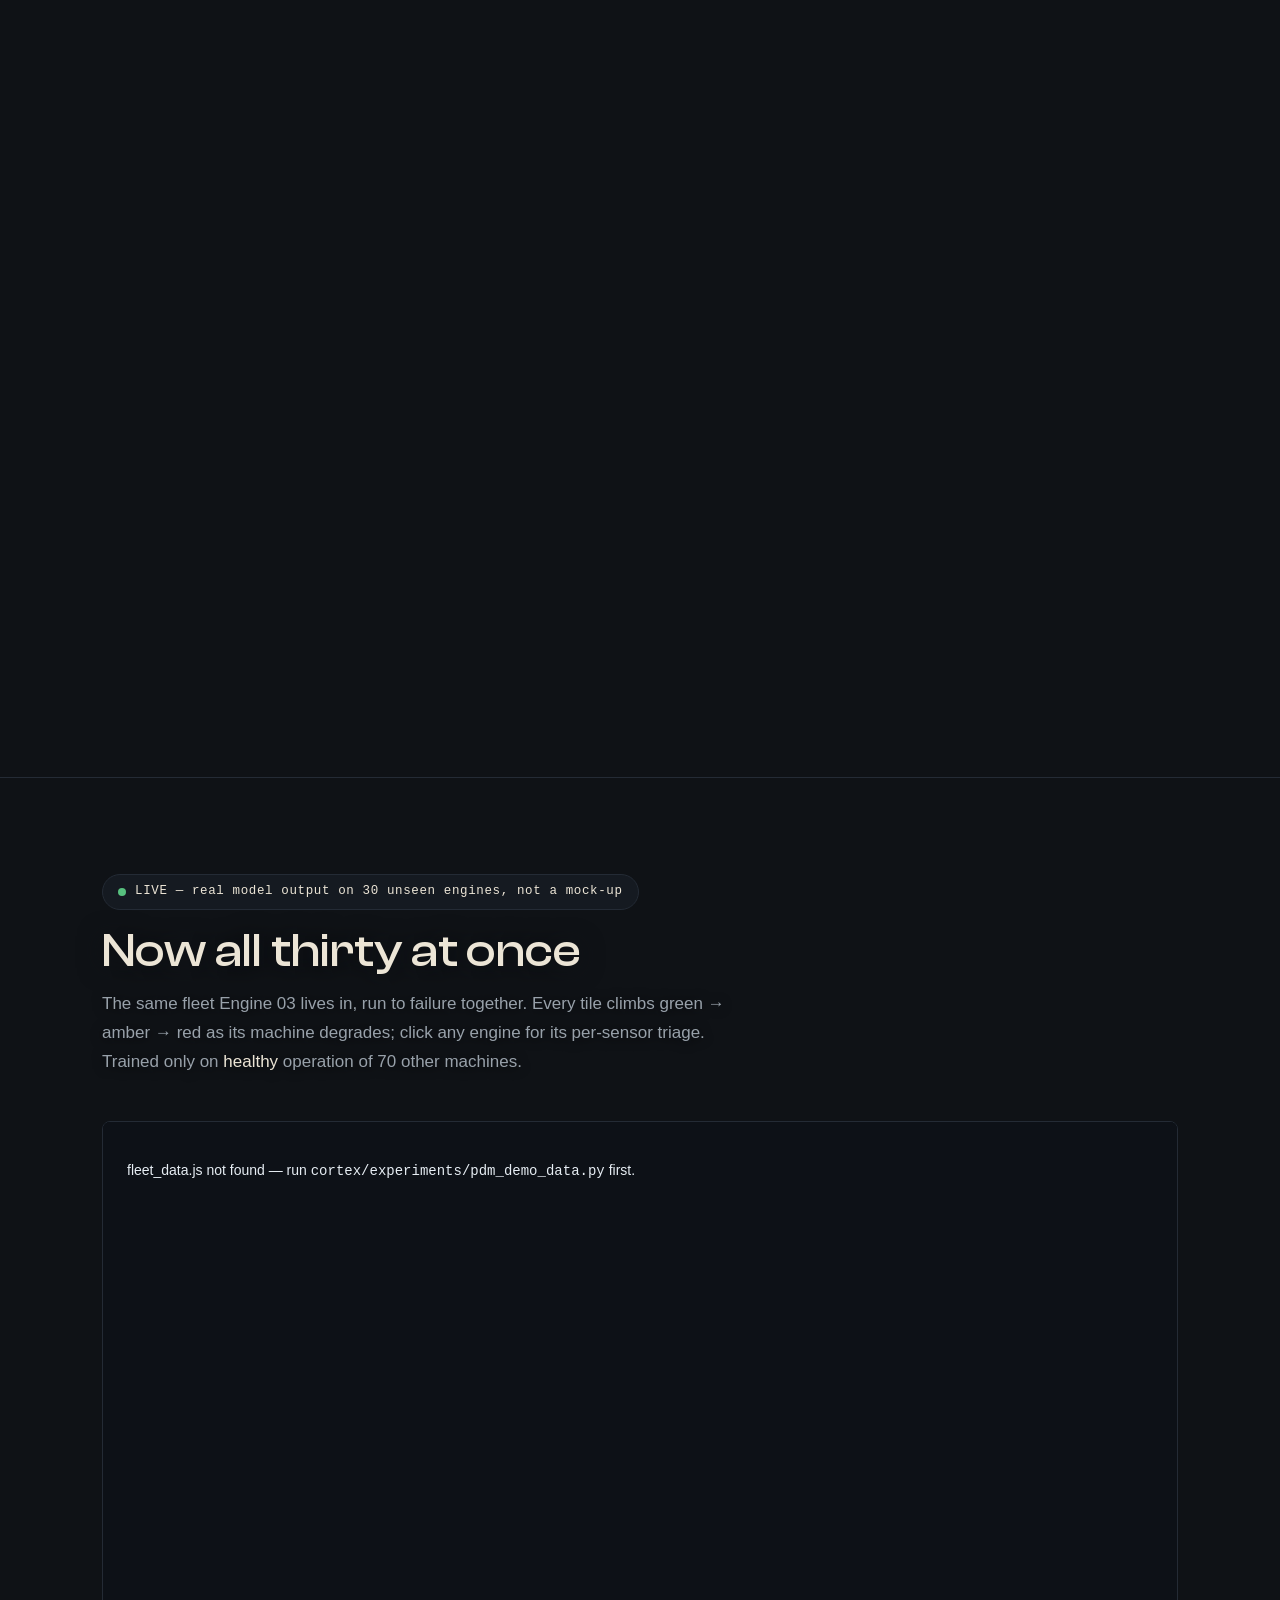
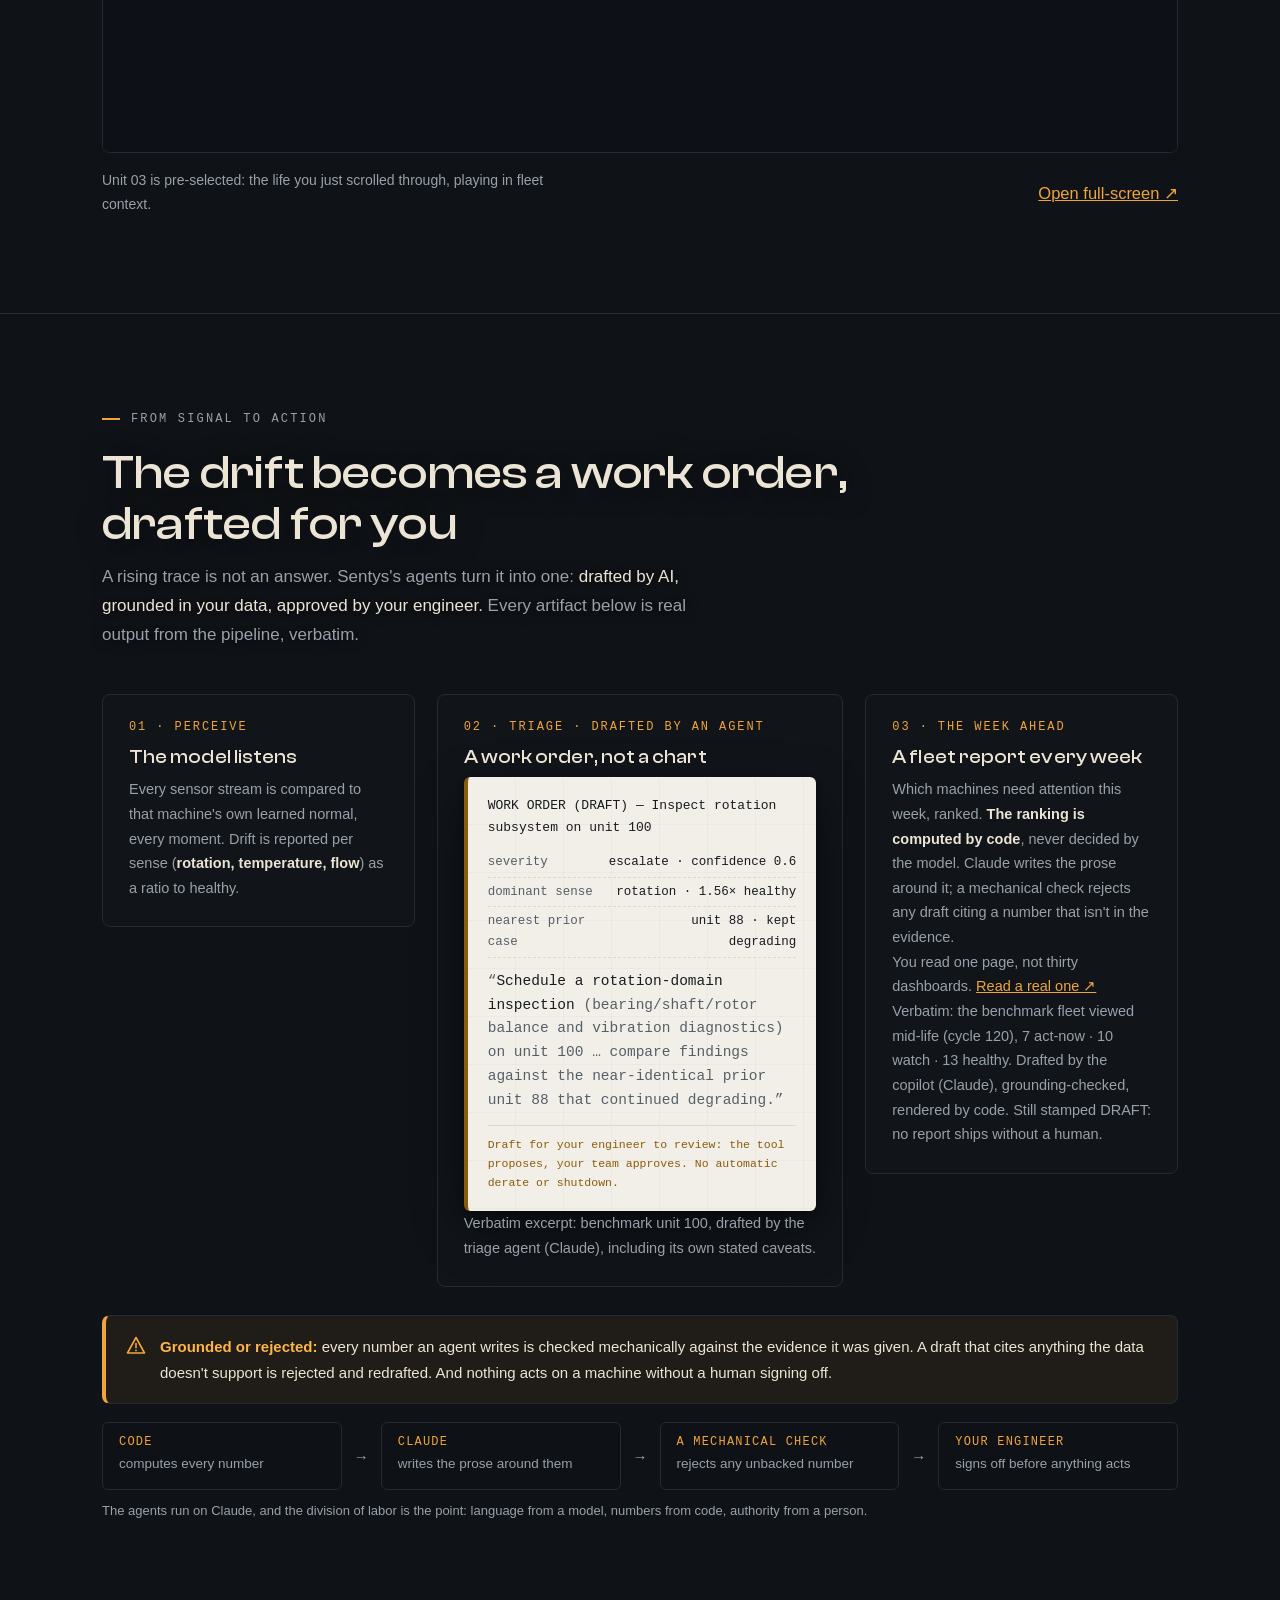
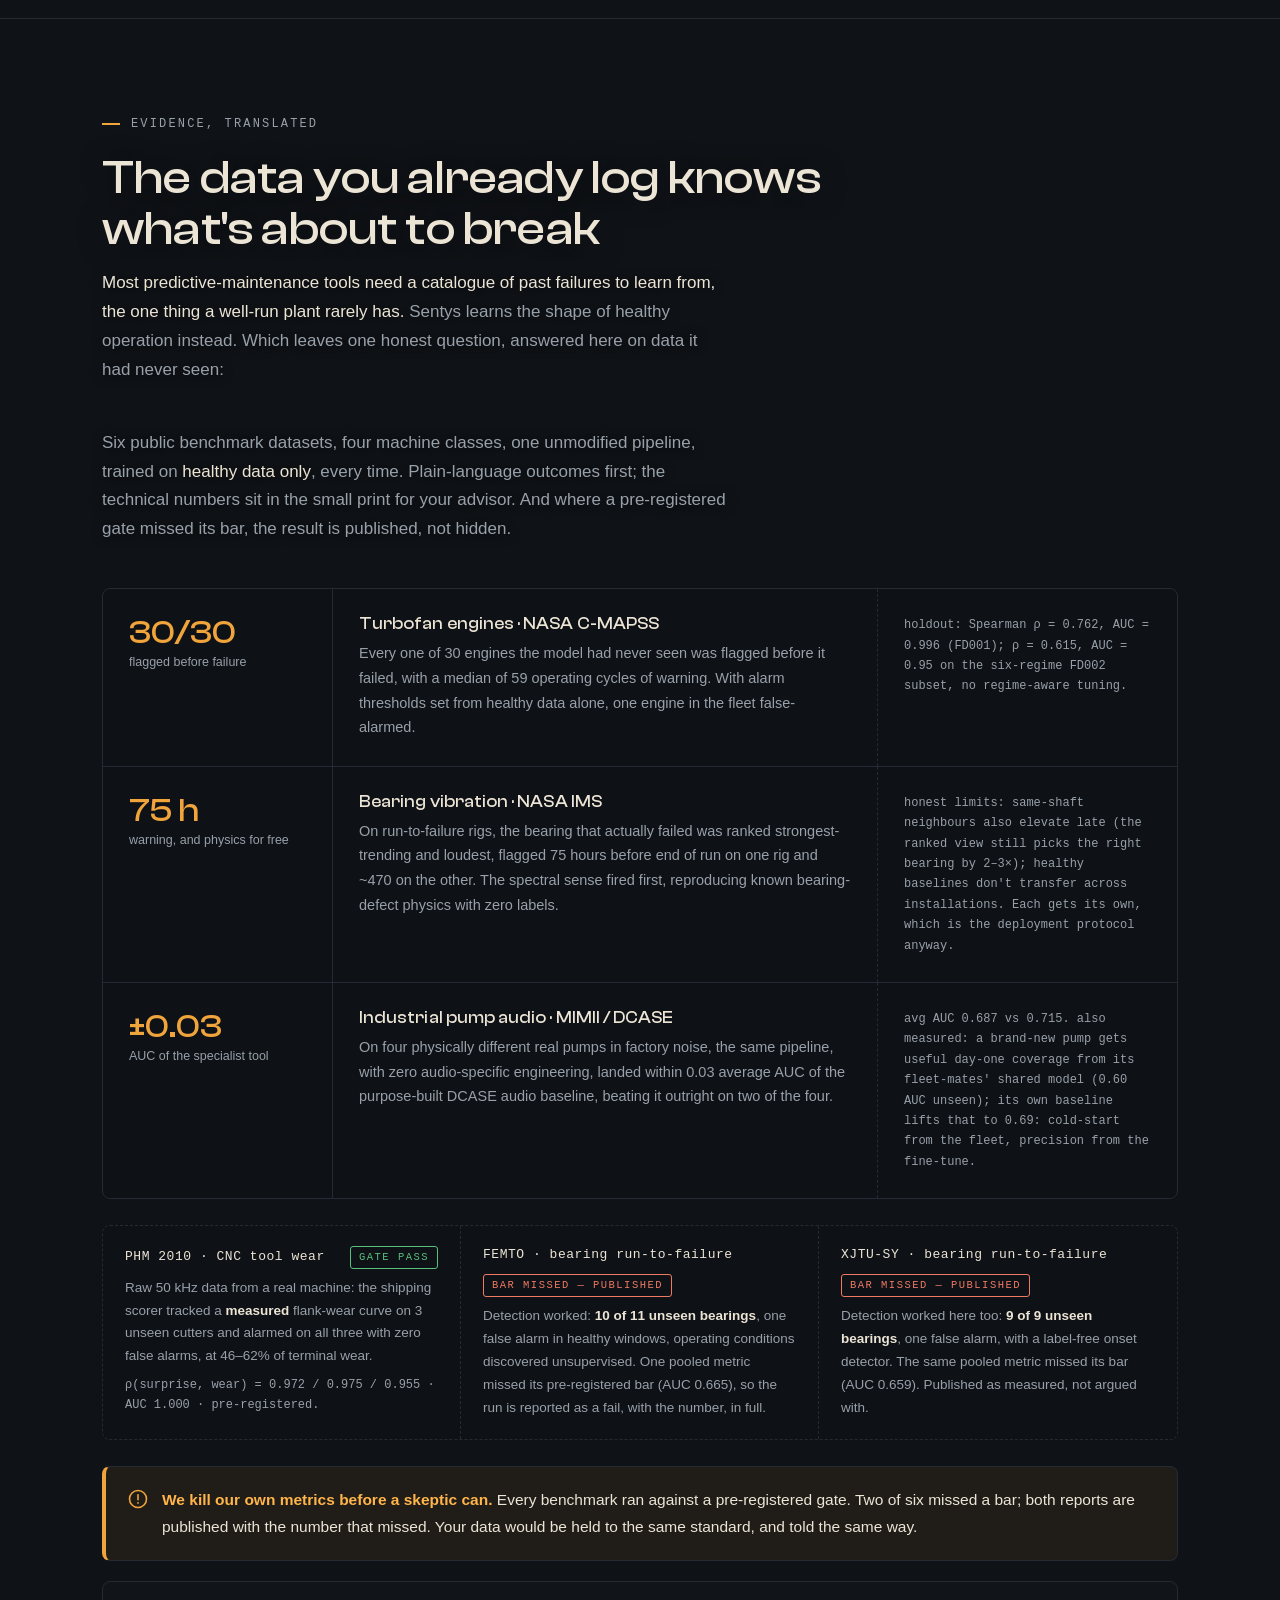
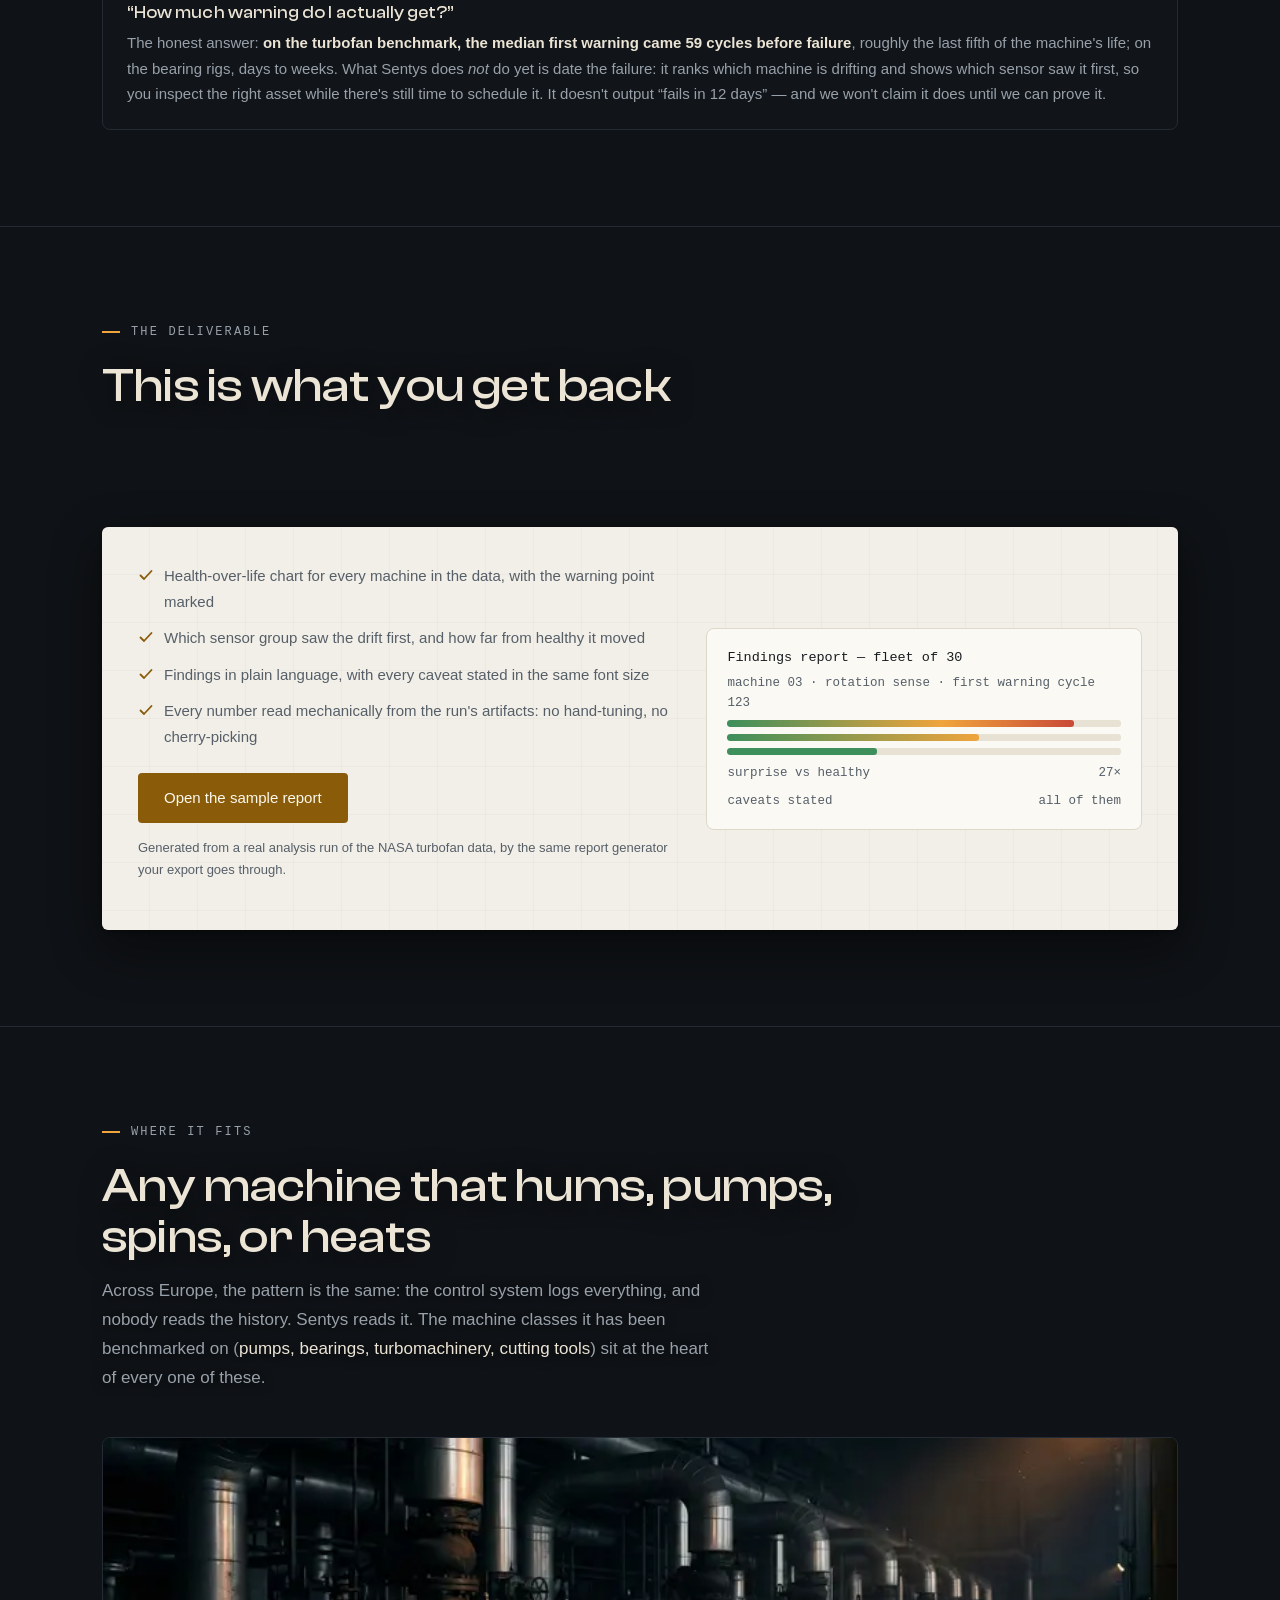
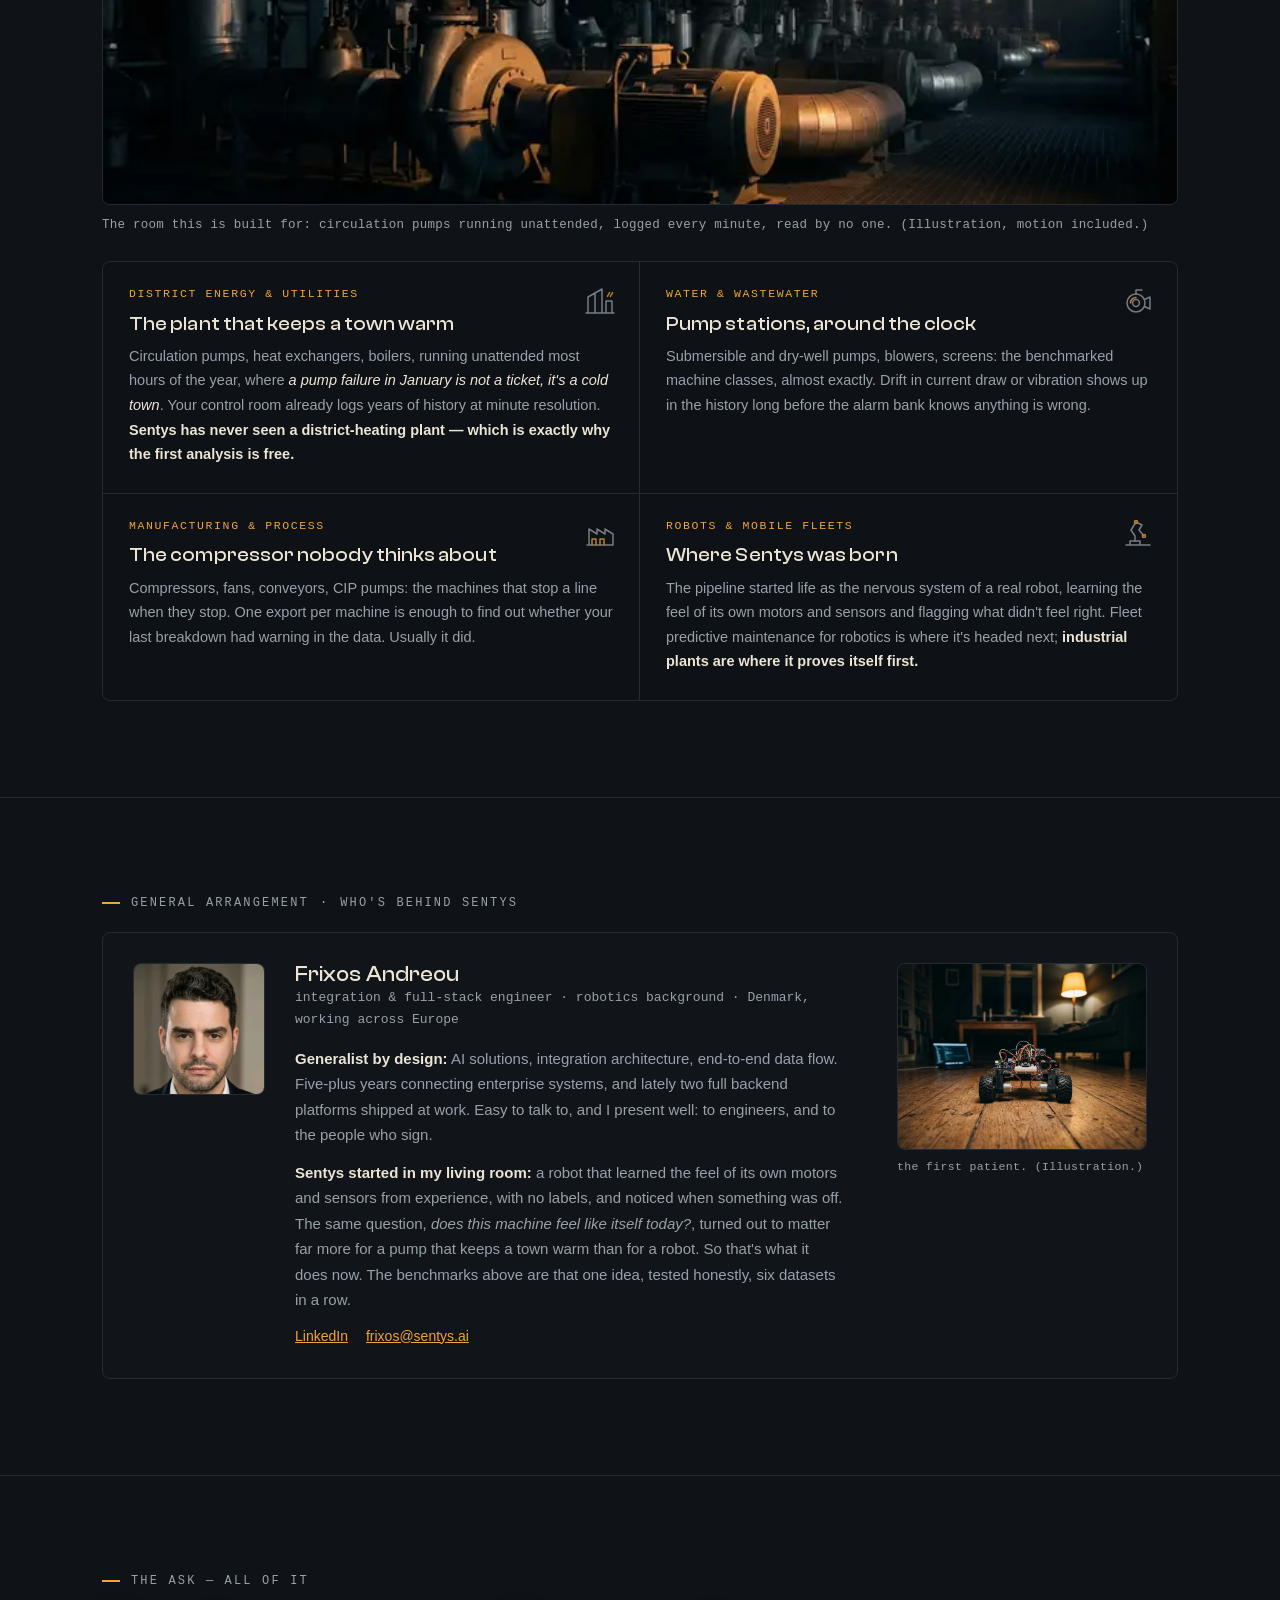
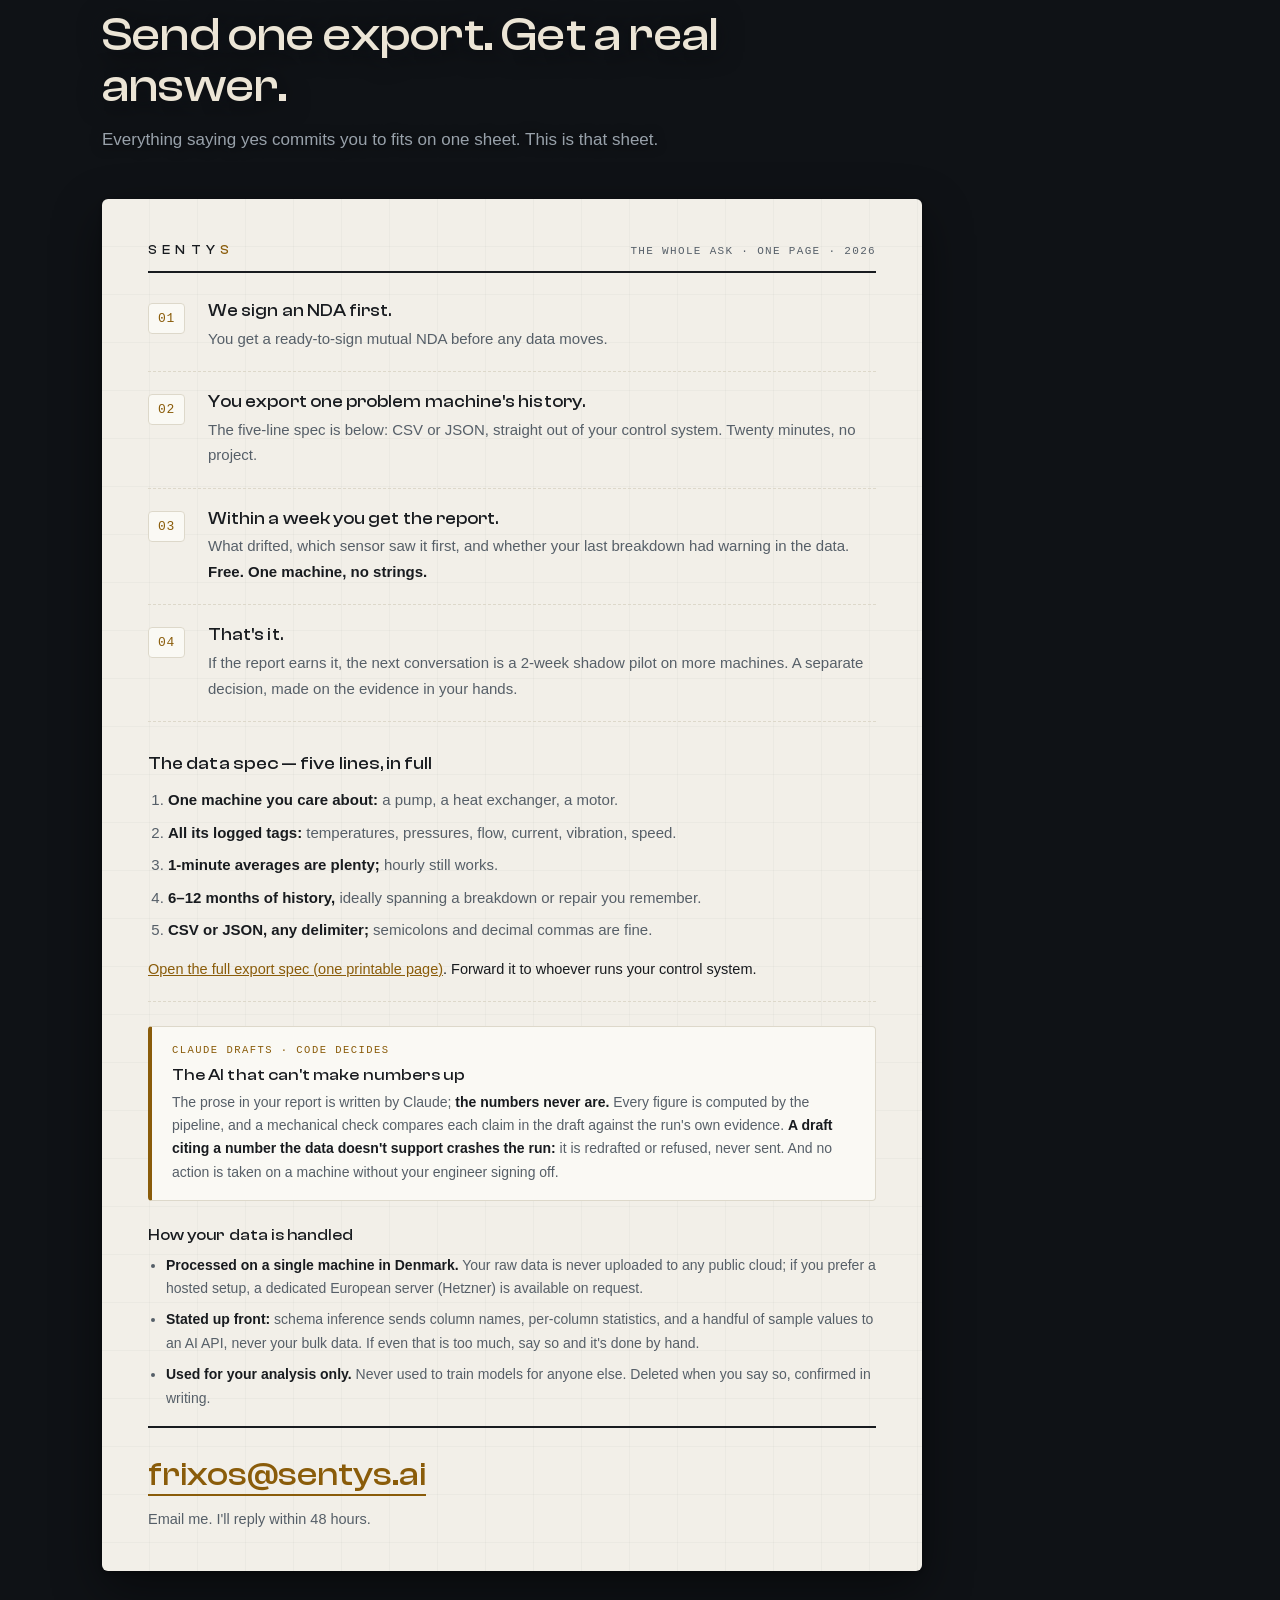
==== commit e44047d7: "Merge pull request #6 from sentys-ai/fix/remove-deloitte-dashes Remove Deloitte 2017 + em-dashes (dr" ====
--- a/index.html
+++ b/index.html
@@ -91,14 +91,14 @@
     <p class="eyebrow reveal">Fig. 01 · the missing organ</p>
     <h2 class="reveal">Machines that can <em>feel</em> something is wrong.</h2>
     <p class="organ-lead reveal d1">Sentys is a nervous system for industrial equipment. Four senses
-      converge on a <b>learned baseline</b>: the ganglion that remembers what healthy feels like.</p>
+      converge on a <b>learned baseline</b>: the organ that remembers what healthy feels like.</p>
   </div>
   <div class="fig-frame">
     <div class="plate-label">
       <b>PLATE I. — CENTRIFUGAL PUMP,</b><br>
       afferent pathways exposed.<br>
       a. rotation &nbsp; b. thermal &nbsp; c. pressure &nbsp; d. flow<br>
-      g. ganglion (learned baseline)
+      Sentys (learned baseline)
     </div>
     <div class="fig-stage">
       <span class="screw tl" aria-hidden="true"></span><span class="screw tr" aria-hidden="true"></span>
@@ -108,13 +108,49 @@
         <img src="assets/img/organ-plate.webp"
              srcset="assets/img/organ-plate-720.webp 720w, assets/img/organ-plate.webp 1376w"
              sizes="min(956px, 100vw)"
-             alt="Holographic wireframe cross-section of a centrifugal pump, its four sensor pathways converging on a glowing ganglion." width="1376" height="768" loading="lazy">
+             alt="Holographic wireframe cross-section of a centrifugal pump, its four sensor pathways converging on a glowing node labeled Sentys." width="1376" height="768" loading="lazy">
       </picture>
       <canvas id="afferent" aria-hidden="true"></canvas>
     </div>
   </div>
   <p class="organ-state" id="ostate" aria-live="off"><span class="dot" aria-hidden="true"></span>
     afferent pathways — <b id="osense">all senses within healthy range</b></p>
+</section>
+
+<!-- ═══ THE STAKES: how common running blind is, and what it costs ═══ -->
+<section id="stakes" data-plate data-plate-mode="6,2" data-plate-center=".5,.5" data-plate-dim=".2">
+  <div class="wrap">
+    <p class="eyebrow reveal">Why this matters</p>
+    <h2 class="reveal">Most plants still run without this sense</h2>
+    <p class="section-lead reveal d1">Reacting to breakdowns instead of anticipating them is still
+      the norm across northwest Europe, and that norm carries a real cost. This is the problem
+      Sentys exists to close.</p>
+
+    <div class="wall reveal">
+      <div class="wall-row">
+        <div class="wall-metric"><div class="m num">17%<small>have any predictive maintenance</small></div></div>
+        <div class="wall-body">
+          <h3>Running blind is the rule: about 8 in 10 plants still do it</h3>
+          <p>Across Belgium, Germany, the Netherlands and Norway, only about <b>17%</b> of industrial
+            companies have adopted predictive maintenance. If you're still reacting to breakdowns,
+            you're in the majority, which is part of why it stays so costly.</p>
+        </div>
+        <div class="wall-tech">Mainnovation, 2023 predictive-maintenance survey (BE/DE/NL/NO).
+          Roughly double the 2018 level, still a small minority.</div>
+      </div>
+      <div class="wall-row">
+        <div class="wall-metric"><div class="m num">$36k<small>per hour of downtime · low end</small></div></div>
+        <div class="wall-body">
+          <h3>And the stoppages you don't see coming are the expensive ones</h3>
+          <p>For large manufacturers, a single hour of unplanned downtime starts around
+            <b>$36,000</b> and climbs steeply from there. Your exact number depends on your plant,
+            but the direction is never in your favour.</p>
+        </div>
+        <div class="wall-tech">Siemens, <i>True Cost of Downtime</i> 2024. $36k/hr is the bottom of the
+          surveyed range (consumer goods); heavy industry and automotive run far higher.</div>
+      </div>
+    </div>
+  </div>
 </section>
 
 <!-- ═══ WHAT IT IS: the spec plate ═══ -->
@@ -314,6 +350,10 @@
   <div class="wrap">
     <p class="eyebrow reveal">Evidence, translated</p>
     <h2 class="reveal">The data you already log knows what's about to break</h2>
+    <p class="section-lead reveal"><b>Most predictive-maintenance tools need a catalogue of past
+      failures to learn from, the one thing a well-run plant rarely has.</b> Sentys learns the
+      shape of healthy operation instead. Which leaves one honest question, answered here on data
+      it had never seen:</p>
     <p class="section-lead reveal d1">Six public benchmark datasets, four machine classes, one
       unmodified pipeline, trained on <b>healthy data only</b>, every time. Plain-language outcomes
       first; the technical numbers sit in the small print for your advisor. And where a
@@ -521,7 +561,7 @@
           for a pump that keeps a town warm than for a robot. So that's what it does now. The
           benchmarks above are that one idea, tested honestly, six datasets in a row.</p>
         <div class="founder-links">
-          <a href="https://www.linkedin.com/in/frixos-andreou" rel="noopener">LinkedIn</a>
+          <a href="https://www.linkedin.com/in/frixosandreou/" rel="noopener">LinkedIn</a>
           <a href="mailto:frixos@sentys.ai">frixos@sentys.ai</a>
         </div>
       </div>
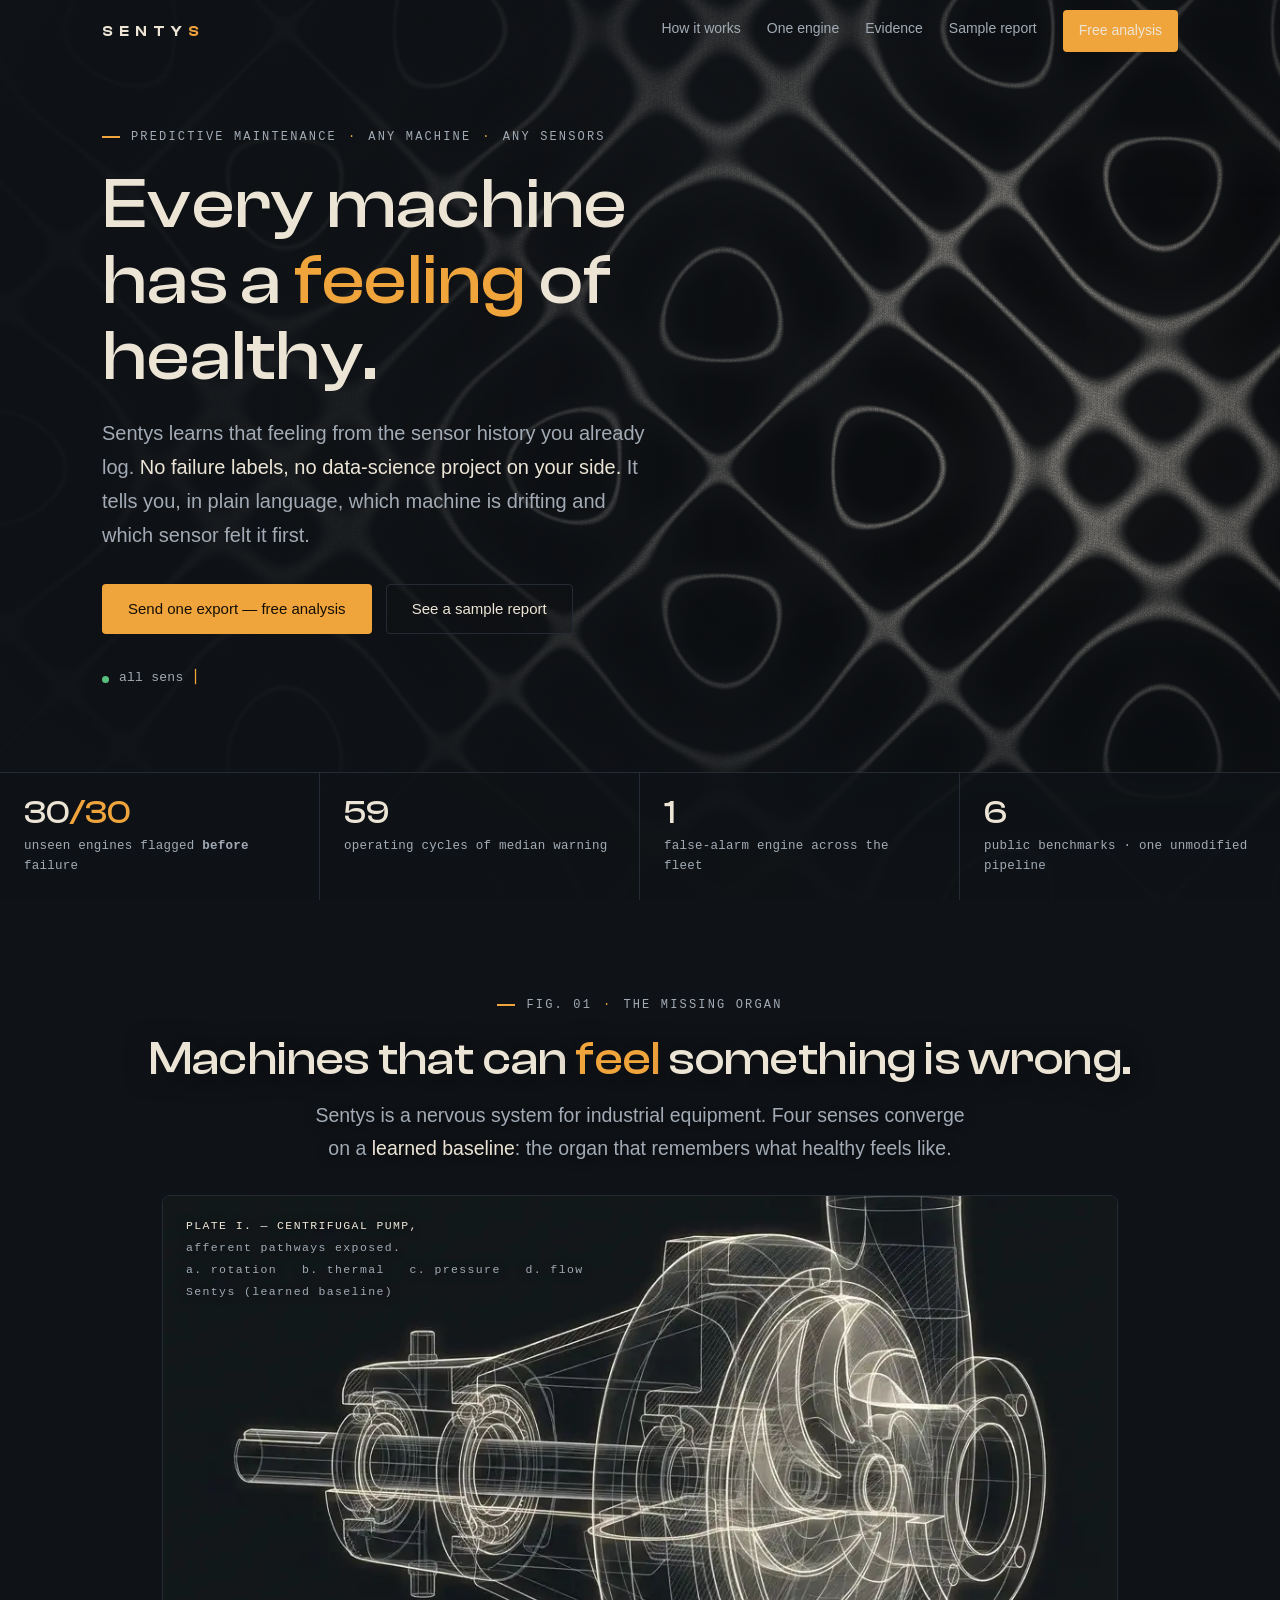
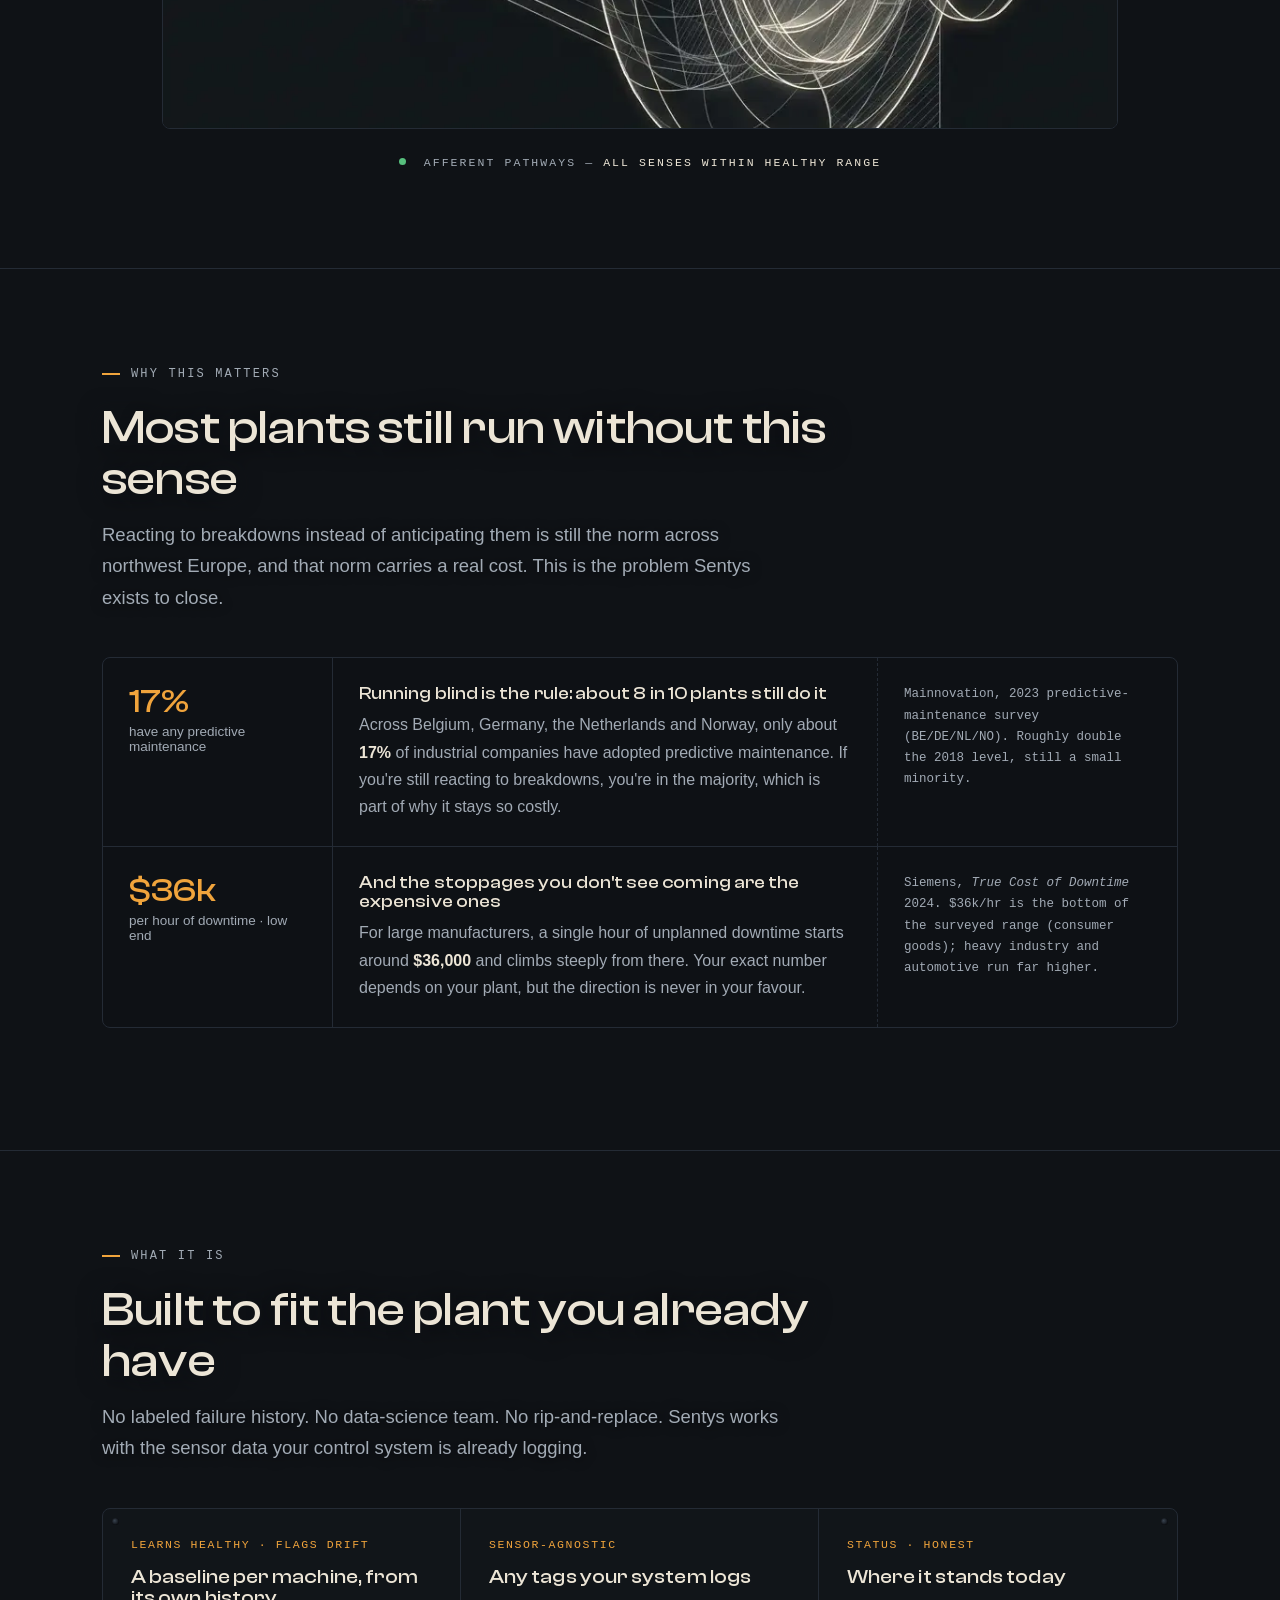
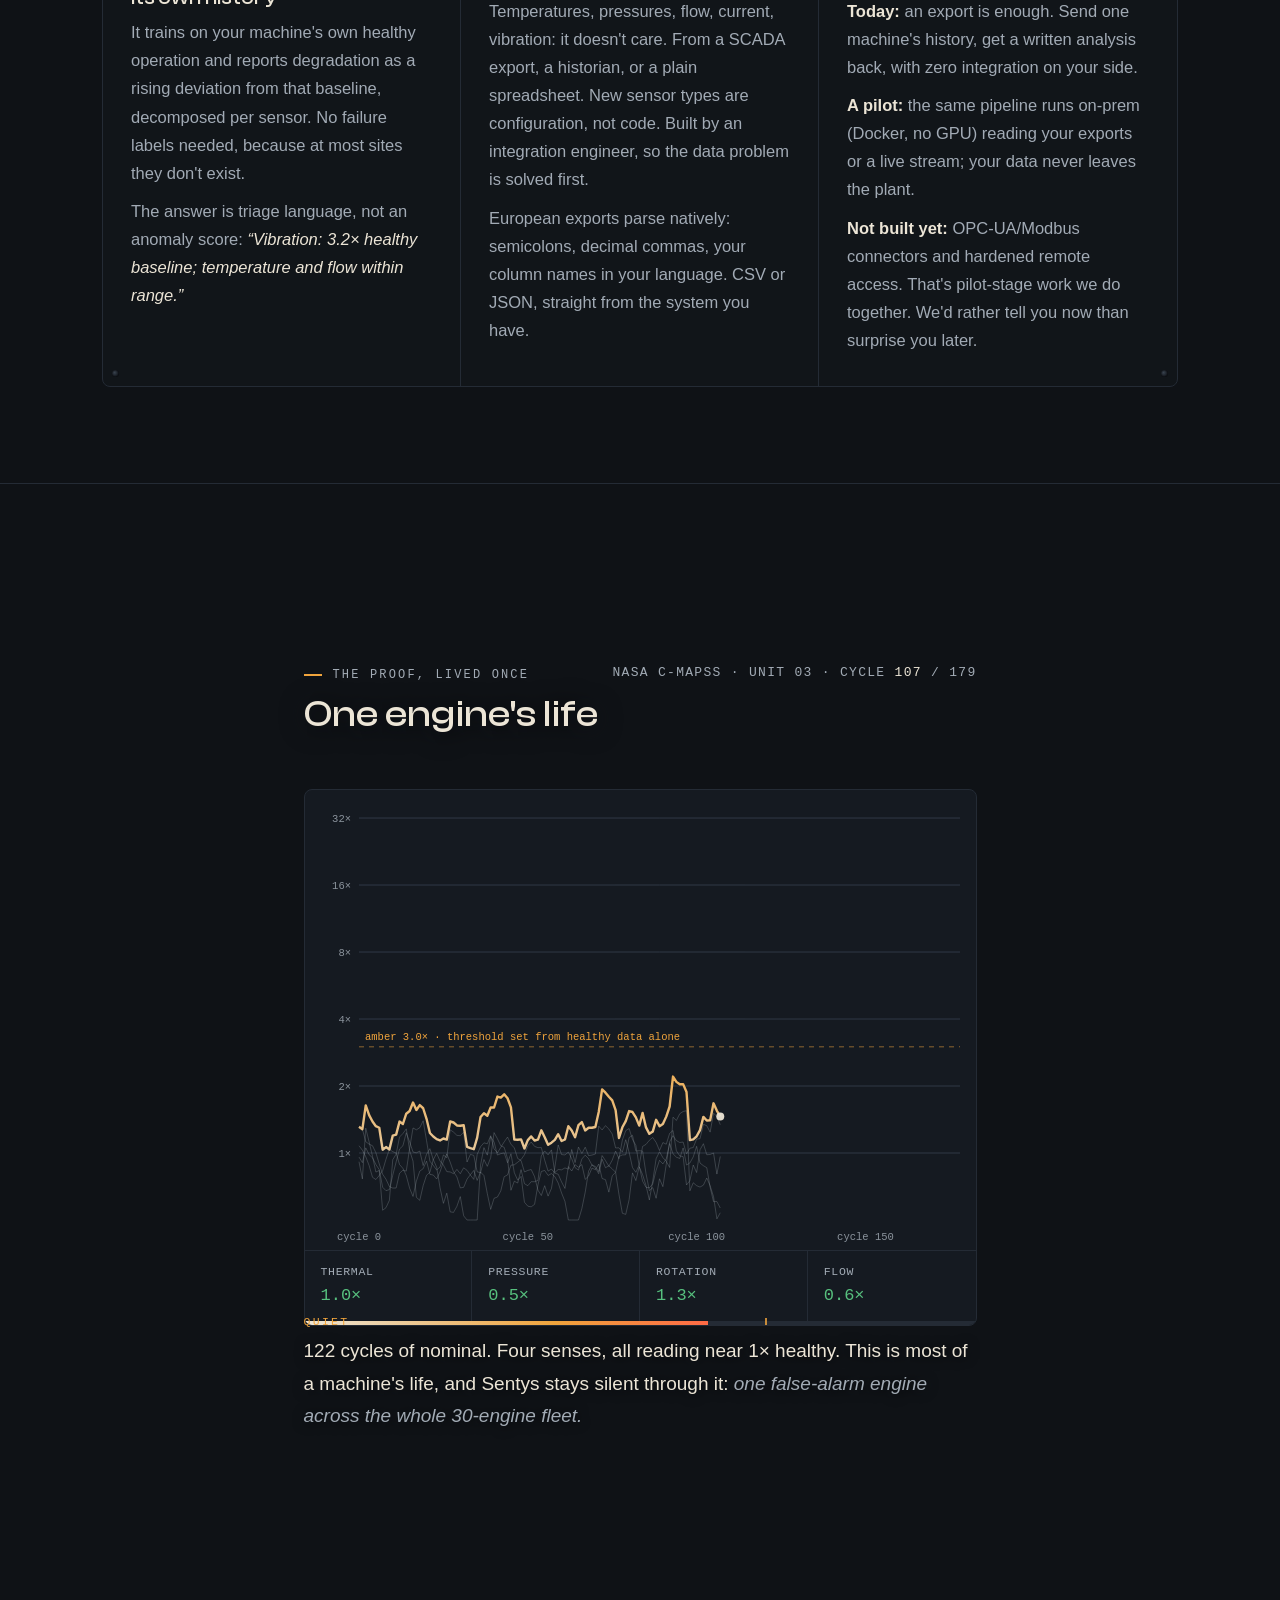
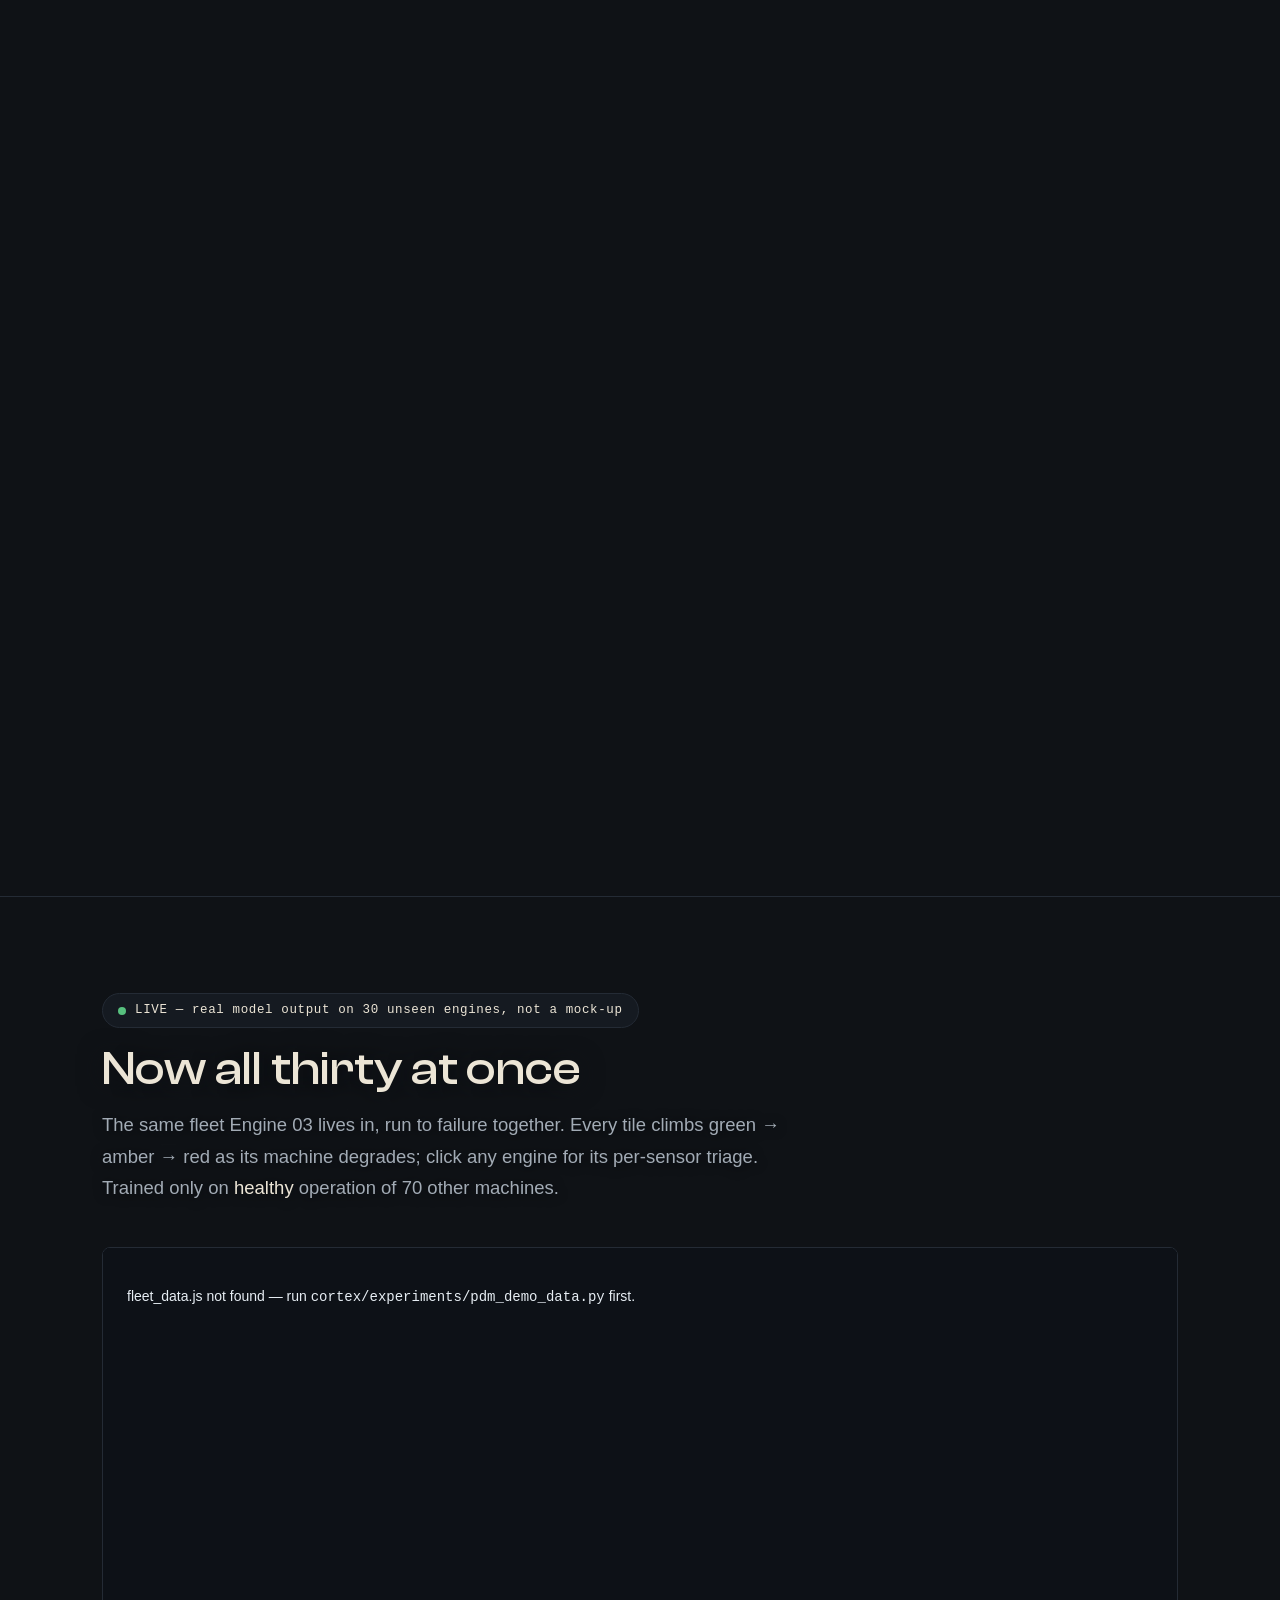
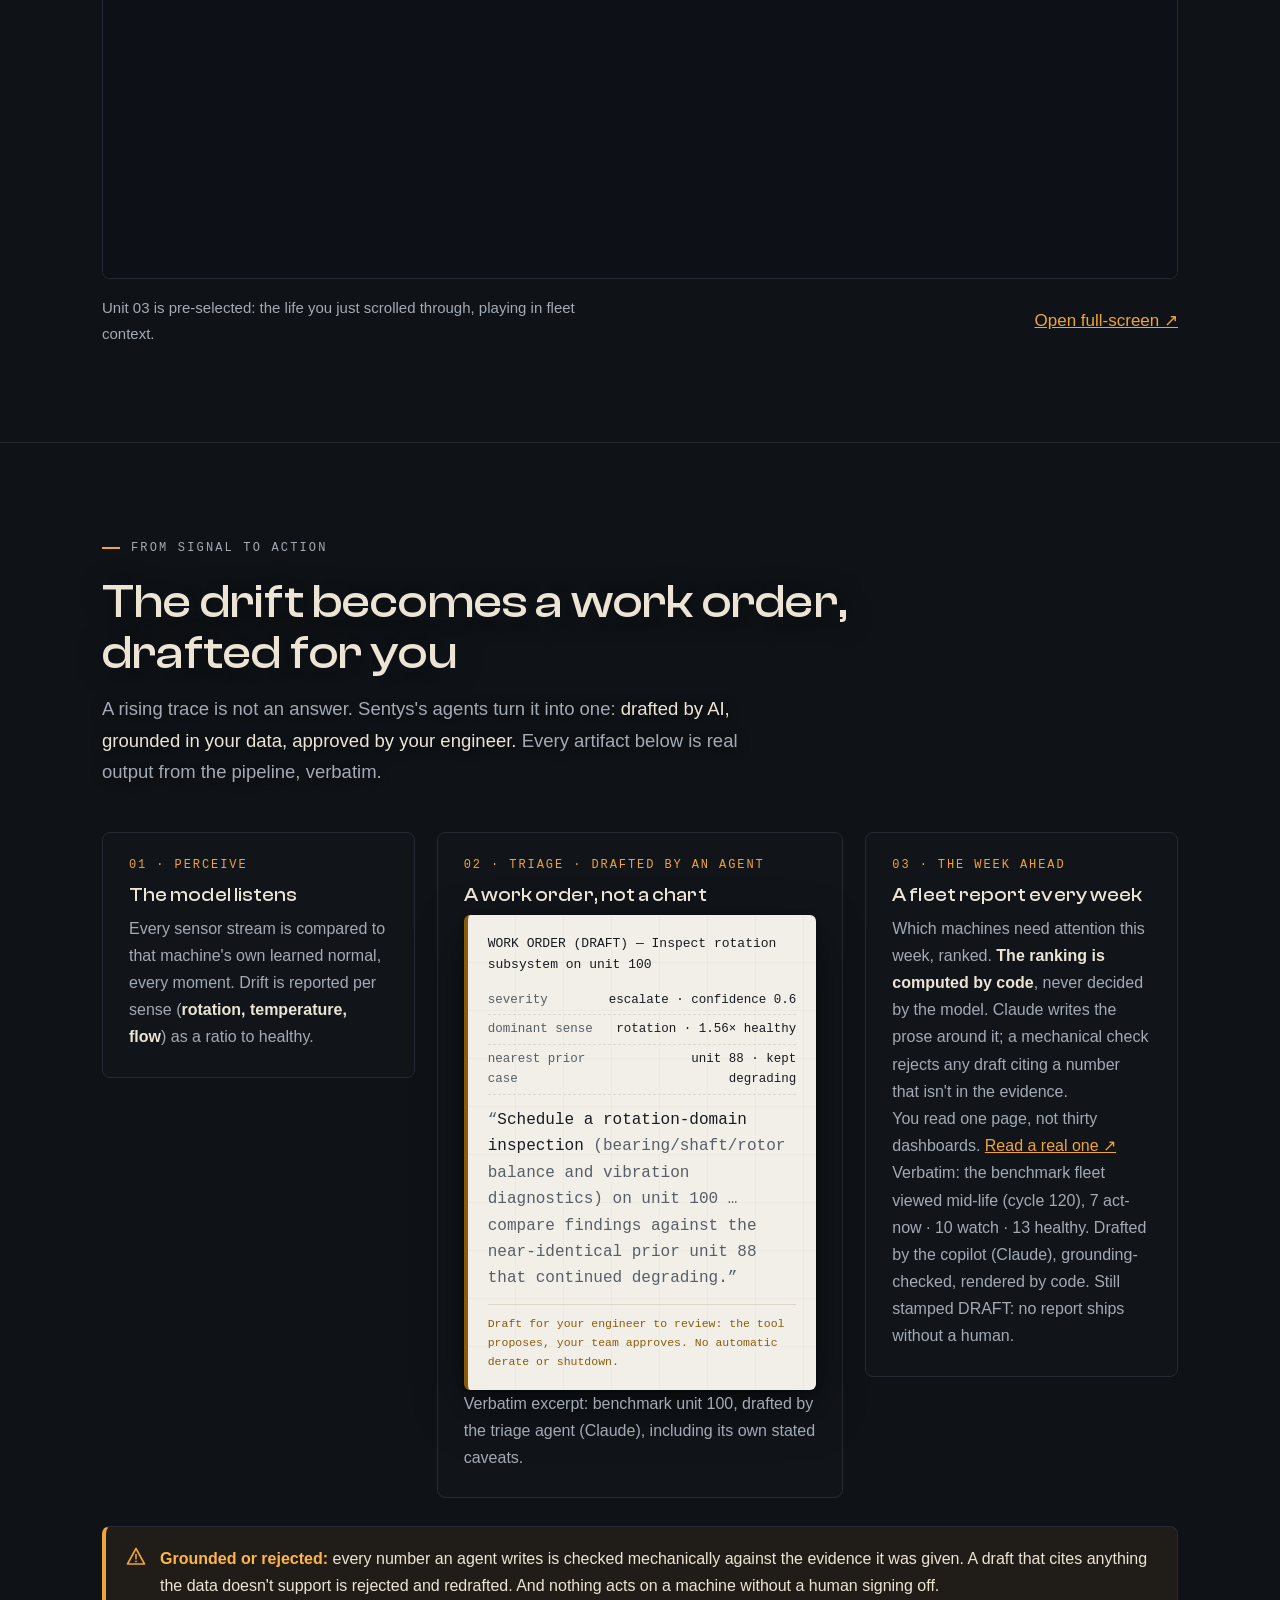
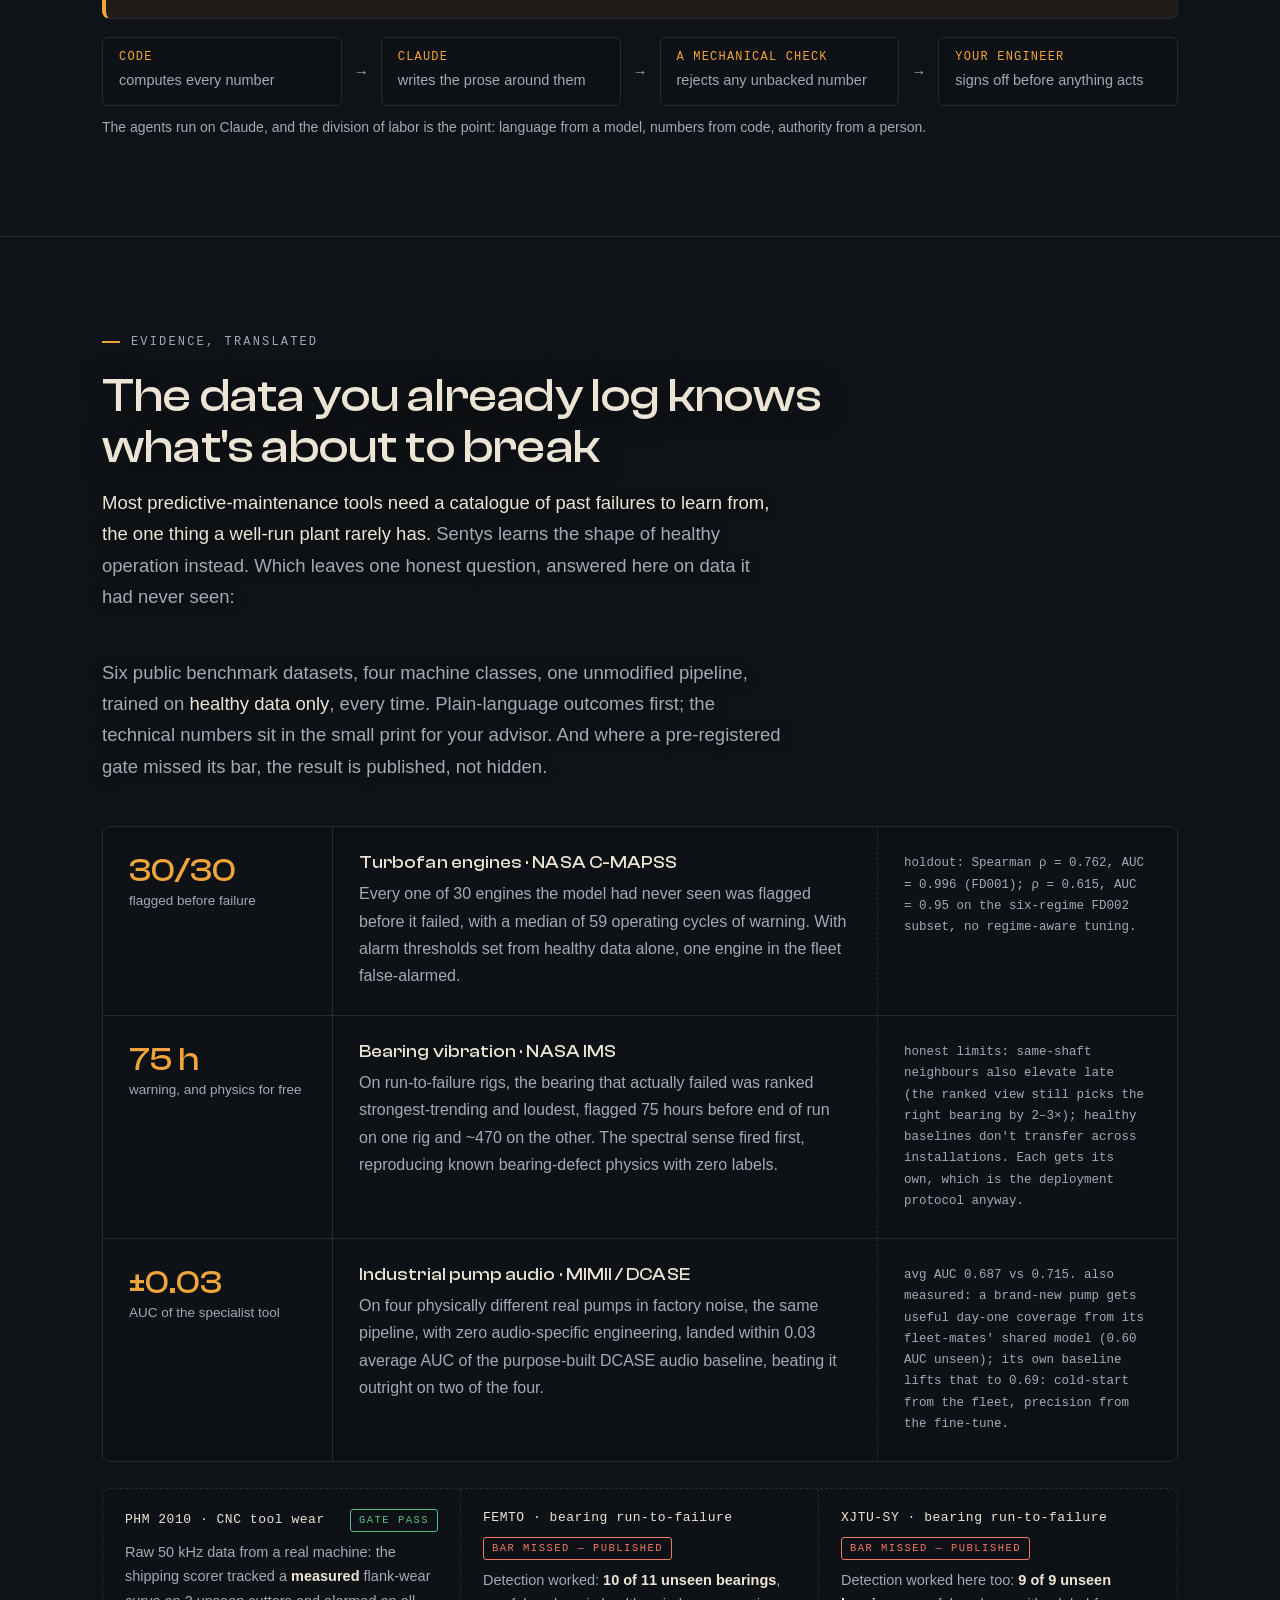
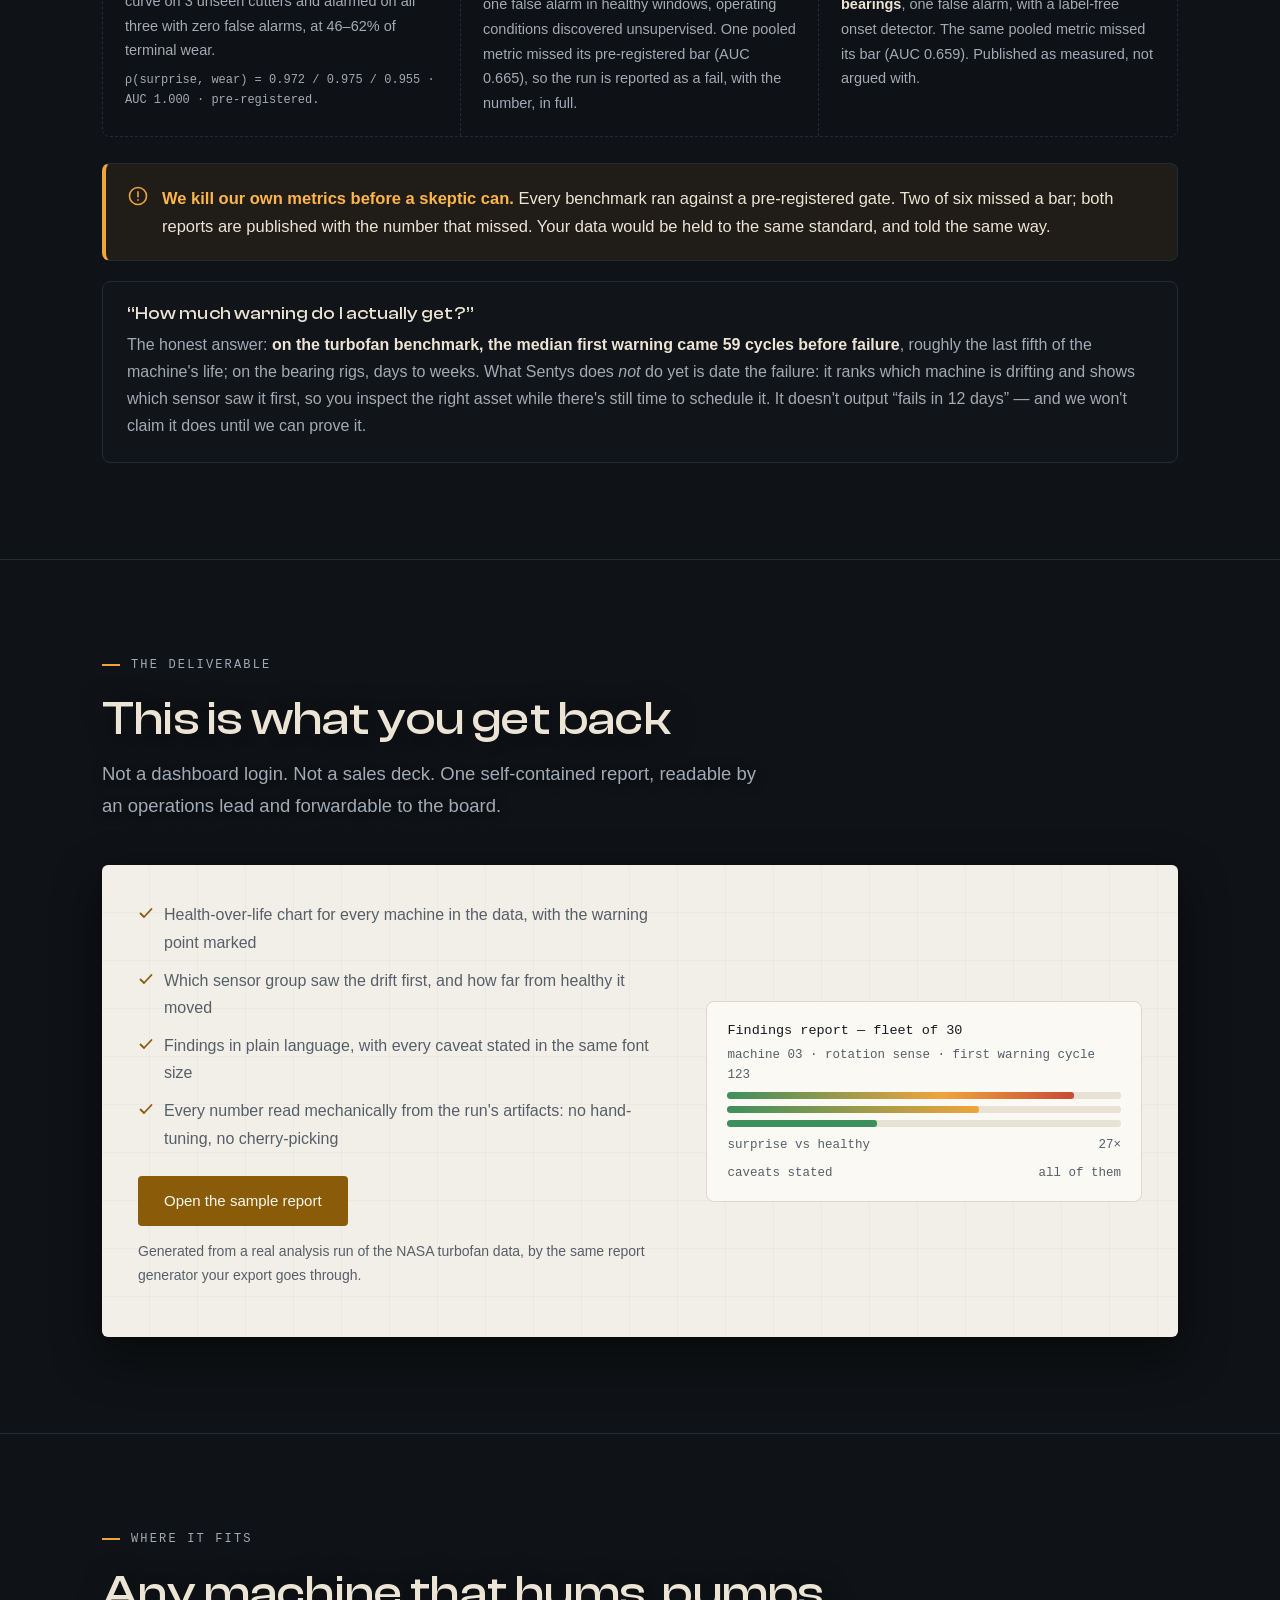
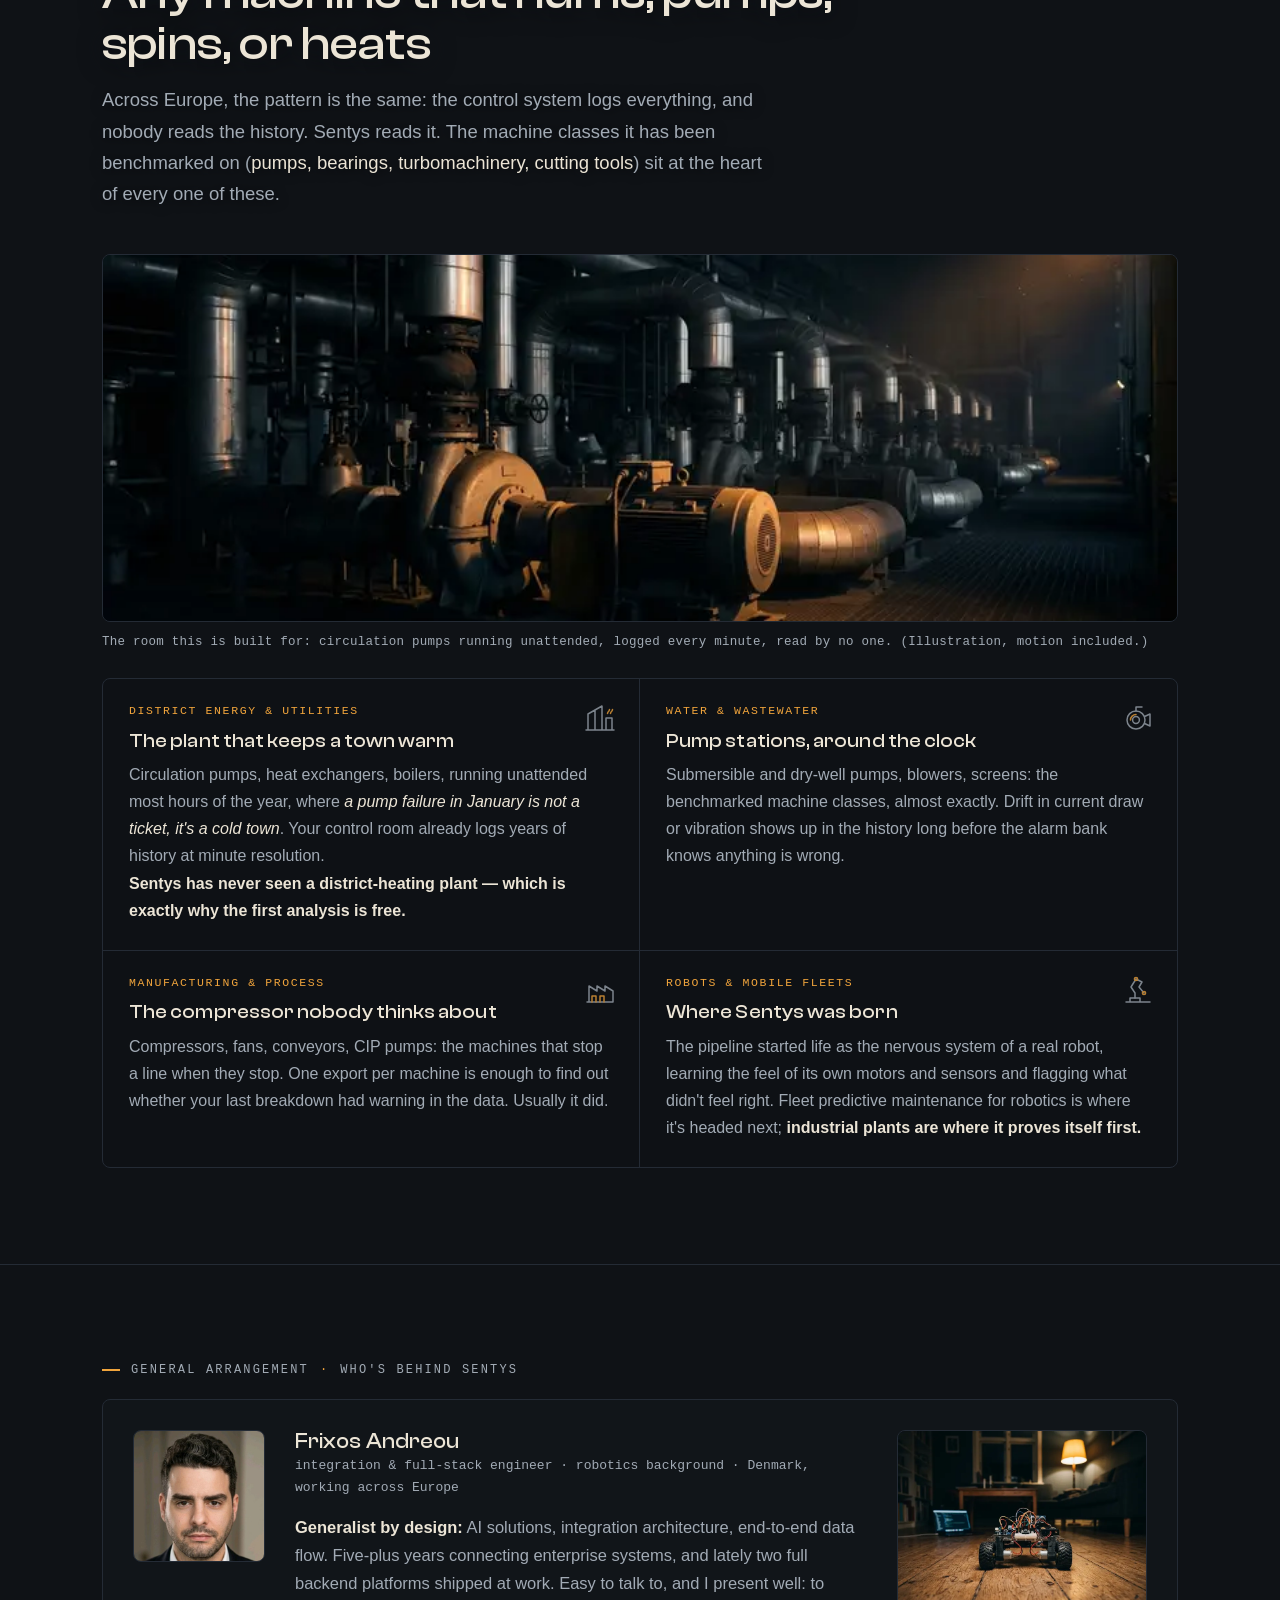
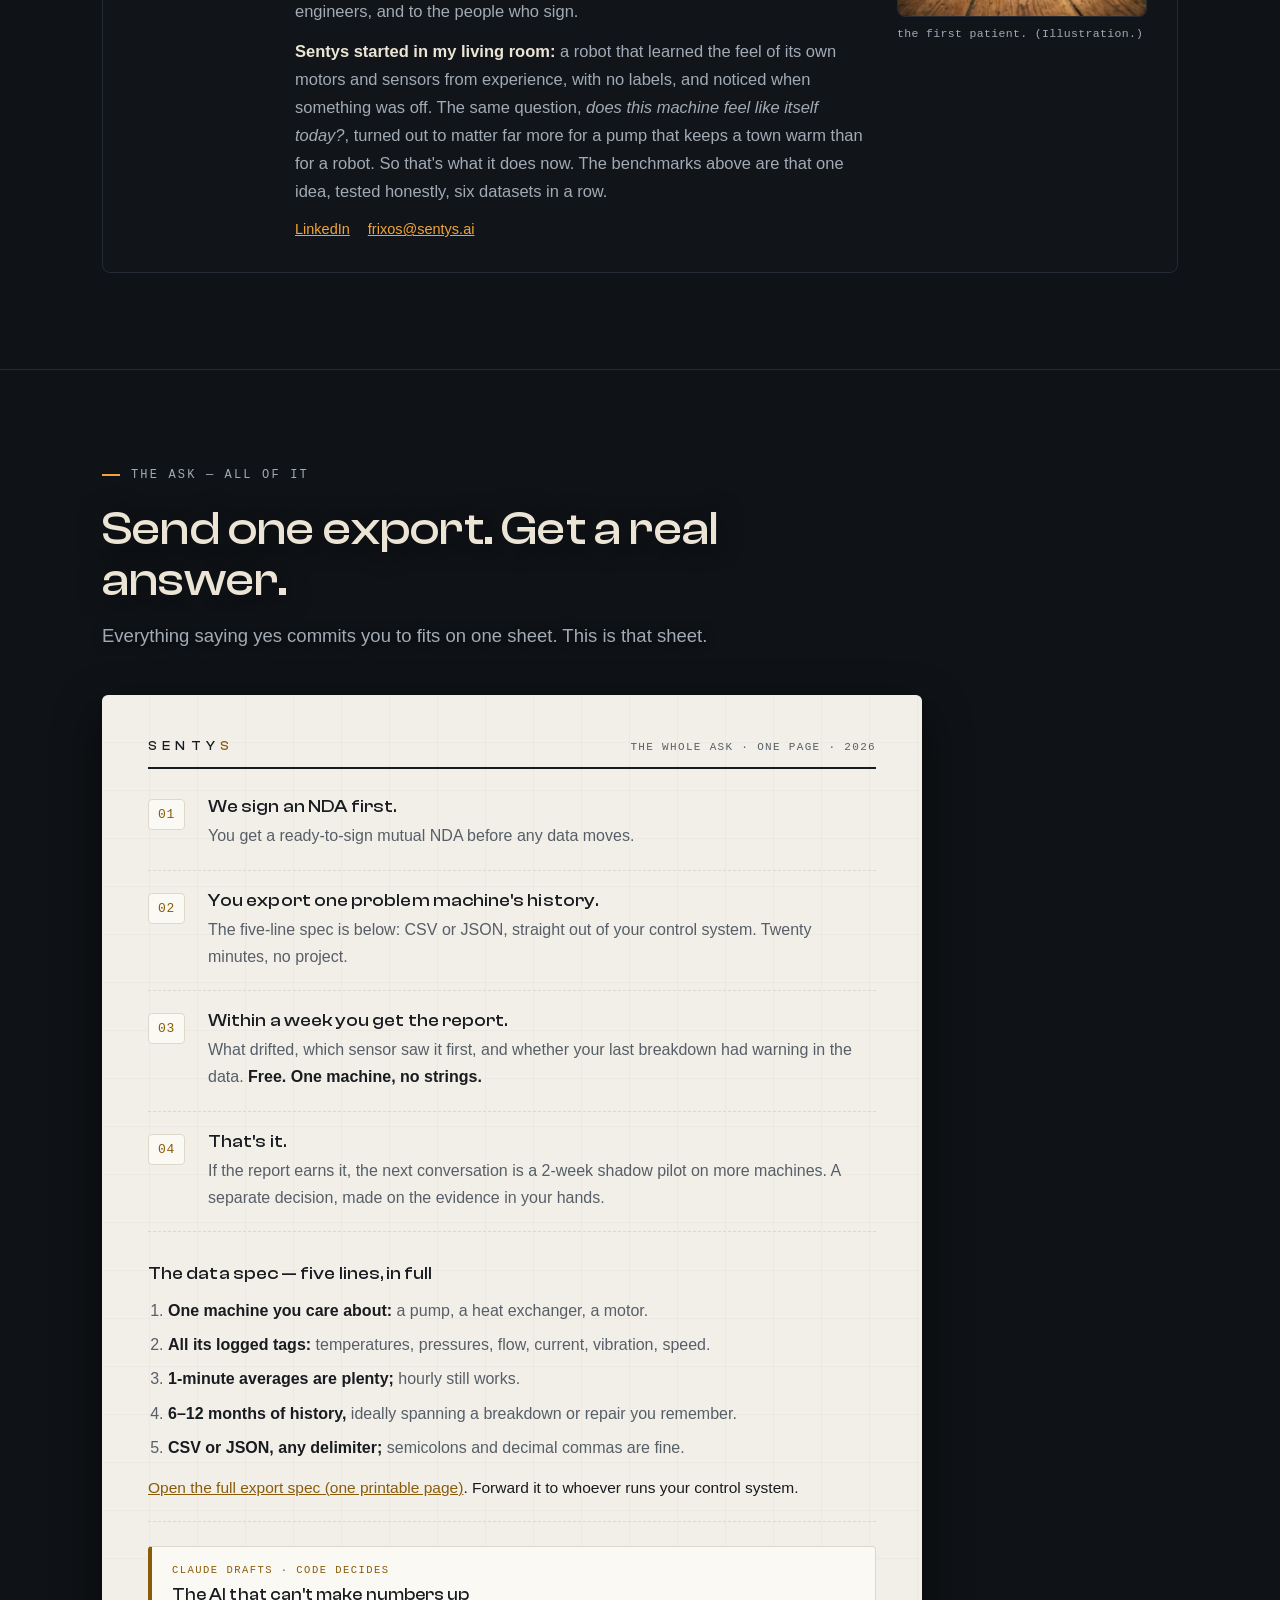
==== commit 0fcf250d: "Merge pull request #8 from sentys-ai/fix/organ-mobile-field Give the mobile organ figure its field b" ====
--- a/index.html
+++ b/index.html
@@ -97,7 +97,7 @@
     <div class="plate-label">
       <b>PLATE I. — CENTRIFUGAL PUMP,</b><br>
       afferent pathways exposed.<br>
-      a. rotation &nbsp; b. thermal &nbsp; c. pressure &nbsp; d. flow<br>
+      a.&nbsp;rotation &nbsp; b.&nbsp;thermal &nbsp; c.&nbsp;pressure &nbsp; d.&nbsp;flow<br>
       Sentys (learned baseline)
     </div>
     <div class="fig-stage">
--- a/assets/css/site.css
+++ b/assets/css/site.css
@@ -22,7 +22,7 @@
   --panel:rgba(18,22,28,.78);
   --hairline:#242b35;
   --dust:#ece5d6;
-  --dust-dim:#98a1aa;
+  --dust-dim:#a2abb5;
   --ember:#f0a43c;
   --ember-strong:#ffb54a;
   --heat:#ff6a45;
@@ -49,7 +49,7 @@
 @media (prefers-reduced-motion: reduce){ html.smooth { scroll-behavior:auto; } }
 body {
   margin:0; background:var(--plate); color:var(--dust);
-  font:400 16.5px/1.7 var(--sans);
+  font:400 17px/1.7 var(--sans);
   -webkit-font-smoothing:antialiased; text-rendering:optimizeLegibility;
   overflow-x:clip;
 }
@@ -144,7 +144,7 @@
 .hero-copy { max-width:660px; padding:120px 0 60px; }
 header.hero h1 { font-size:clamp(42px, 5.6vw, 82px); margin:0 0 22px; max-width:15ch; }
 header.hero h1 em { font-style:normal; color:var(--ember); }
-.hero-sub { font-size:clamp(16.5px, 2vw, 19px); color:var(--dust-dim); max-width:50ch; margin:0 0 32px; }
+.hero-sub { font-size:clamp(17.5px, 2.1vw, 20px); color:var(--dust-dim); max-width:50ch; margin:0 0 32px; }
 .hero-sub b { color:var(--dust); font-weight:500; }
 .cta-row { display:flex; flex-wrap:wrap; gap:14px; margin:0 0 34px; }
 .btn { display:inline-block; padding:15px 25px; border-radius:4px; font:500 15px/1.2 var(--sans); text-decoration:none; cursor:pointer; border:1px solid transparent; transition:transform .06s ease, background .15s ease, border-color .15s ease; }
@@ -182,7 +182,7 @@
 section { padding:96px 0; border-top:1px solid var(--hairline); }
 header.hero + main > section:first-child { border-top:0; }
 section h2 { font-size:clamp(30px, 3.8vw, 48px); margin:0 0 14px; max-width:24ch; text-shadow:0 2px 24px rgba(15,18,22,.9); }
-.section-lead { color:var(--dust-dim); max-width:66ch; margin:0 0 44px; font-size:17px; text-shadow:0 1px 12px rgba(15,18,22,.9); }
+.section-lead { color:var(--dust-dim); max-width:66ch; margin:0 0 44px; font-size:18.5px; text-shadow:0 1px 12px rgba(15,18,22,.9); }
 .section-lead b { color:var(--dust); font-weight:500; }
 
 /* ── spec plate (what it is): one engraved panel, three readings ─────── */
@@ -204,7 +204,7 @@
 }
 .pw-cell .tag { font:500 11.5px/1 var(--mono); letter-spacing:.14em; text-transform:uppercase; color:var(--ember); margin-bottom:16px; }
 .pw-cell h3 { font-size:20px; margin:0 0 10px; }
-.pw-cell p { margin:0; color:var(--dust-dim); font-size:15px; }
+.pw-cell p { margin:0; color:var(--dust-dim); font-size:16.5px; }
 .pw-cell p + p { margin-top:10px; }
 .pw-cell p b, .pw-cell p i { color:var(--dust); }
 
@@ -271,7 +271,7 @@
   transition:opacity .3s ease, transform .3s ease; pointer-events:none; }
 .story-stage.on { opacity:1; transform:none; pointer-events:auto; transition:opacity .45s ease .18s, transform .45s ease .18s; }
 .story-stage .s-kicker { font:500 11.5px/1 var(--mono); letter-spacing:.2em; text-transform:uppercase; color:var(--ember); margin-bottom:8px; }
-.story-stage p { margin:0; font-size:clamp(15.5px, 1.8vw, 18px); color:var(--dust); max-width:72ch; text-shadow:0 1px 12px rgba(15,18,22,.9); }
+.story-stage p { margin:0; font-size:clamp(16.5px, 1.9vw, 19px); color:var(--dust); max-width:72ch; text-shadow:0 1px 12px rgba(15,18,22,.9); }
 .story-stage p i { color:var(--dust-dim); }
 .story-stage .s-quote { font:500 14px/1.7 var(--mono); color:var(--ember); }
 .story-stage .s-payoff { font:500 clamp(26px,3.4vw,44px)/1.1 var(--display); color:var(--dust); margin-bottom:8px; }
@@ -312,20 +312,20 @@
 .flow-step { background:var(--panel); border:1px solid var(--hairline); border-radius:8px; padding:26px; }
 .flow-step .stepno { font:500 12px/1 var(--mono); letter-spacing:.16em; color:var(--ember); margin-bottom:14px; }
 .flow-step h3 { font-size:19px; margin:0 0 10px; }
-.flow-step p { margin:0; color:var(--dust-dim); font-size:14.5px; }
+.flow-step p { margin:0; color:var(--dust-dim); font-size:16px; }
 .flow-step p b { color:var(--dust); }
-.flow-cap { font-size:13px; color:var(--dust-dim); margin:10px 0 0; }
+.flow-cap { font-size:14px; color:var(--dust-dim); margin:10px 0 0; }
 .guardrail { display:flex; gap:14px; align-items:flex-start; background:rgba(240,164,60,.08); border:1px solid var(--hairline); border-left:4px solid var(--ember); border-radius:8px; padding:18px 20px; }
 .guardrail svg { flex:none; color:var(--ember); margin-top:2px; }
-.guardrail p { margin:0; font-size:15px; color:var(--dust); }
+.guardrail p { margin:0; font-size:16px; color:var(--dust); }
 .guardrail p b { color:var(--ember-strong); }
 .agentchain { display:flex; flex-wrap:wrap; gap:10px 12px; align-items:stretch; margin-top:18px; }
 .ac-step { display:flex; flex-direction:column; justify-content:center; gap:5px; flex:1; min-width:170px;
   background:rgba(15,18,22,.55); border:1px solid var(--hairline); border-radius:6px; padding:13px 16px; }
 .ac-step b { font:500 12px/1 var(--mono); letter-spacing:.1em; text-transform:uppercase; color:var(--ember); font-weight:500; }
-.ac-step span { font-size:13.5px; color:var(--dust-dim); }
+.ac-step span { font-size:14.5px; color:var(--dust-dim); }
 .ac-sep { color:var(--dust-dim); font-size:15px; flex:none; align-self:center; }
-.agentchain-cap { font-size:13px; color:var(--dust-dim); margin:10px 0 0; }
+.agentchain-cap { font-size:14px; color:var(--dust-dim); margin:10px 0 0; }
 @media (max-width:760px){ .ac-sep { display:none; } .ac-step { min-width:44%; } }
 
 /* ── evidence: the instrument wall ───────────────────────────────────── */
@@ -335,15 +335,15 @@
 @media (min-width:880px){ .wall-row { grid-template-columns:230px 1fr 300px; } }
 .wall-metric { padding:26px 26px 22px; border-bottom:1px dashed var(--hairline); }
 .wall-body { padding:26px; }
-.wall-tech { padding:26px; font:400 12px/1.7 var(--mono); color:var(--dust-dim); border-top:1px dashed var(--hairline); }
+.wall-tech { padding:26px; font:400 12.5px/1.7 var(--mono); color:var(--dust-dim); border-top:1px dashed var(--hairline); }
 @media (min-width:880px){
   .wall-metric { border-bottom:0; border-right:1px solid var(--hairline); }
   .wall-tech { border-top:0; border-left:1px dashed var(--hairline); }
 }
 .wall-metric .m { font:500 34px/1.05 var(--display); color:var(--ember); }
-.wall-metric .m small { font:500 12.5px var(--sans); color:var(--dust-dim); display:block; margin-top:4px; letter-spacing:0; }
-.wall-body h3 { font-size:17px; margin:0 0 8px; }
-.wall-body p { margin:0; font-size:14.5px; color:var(--dust-dim); }
+.wall-metric .m small { font:500 13.5px var(--sans); color:var(--dust-dim); display:block; margin-top:4px; letter-spacing:0; }
+.wall-body h3 { font-size:18px; margin:0 0 8px; }
+.wall-body p { margin:0; font-size:16px; color:var(--dust-dim); }
 .wall-body p b { color:var(--dust); }
 
 .gates { display:grid; grid-template-columns:1fr; gap:0; border:1px dashed var(--hairline); border-radius:8px; overflow:hidden; margin-bottom:26px; }
@@ -359,16 +359,16 @@
 .gate .g-stamp { font:500 10.5px/1 var(--mono); letter-spacing:.14em; padding:5px 8px; border-radius:3px; border:1px solid; }
 .gate .g-stamp.pass { color:var(--ok-dark); border-color:var(--ok-dark); }
 .gate .g-stamp.fail { color:var(--bad-dark); border-color:var(--bad-dark); }
-.gate p { margin:0; font-size:13.5px; color:var(--dust-dim); }
+.gate p { margin:0; font-size:14.5px; color:var(--dust-dim); }
 .gate p b { color:var(--dust); }
 
 .honest { display:flex; gap:14px; align-items:flex-start; background:rgba(240,164,60,.08); border:1px solid var(--hairline); border-left:4px solid var(--ember); border-radius:8px; padding:20px 22px; margin-bottom:20px; }
 .honest svg { flex:none; color:var(--ember); margin-top:2px; }
-.honest p { margin:0; font-size:15.5px; color:var(--dust); }
+.honest p { margin:0; font-size:16.5px; color:var(--dust); }
 .honest p b { color:var(--ember-strong); }
 .qa { background:var(--panel); border:1px solid var(--hairline); border-radius:8px; padding:22px 24px; }
-.qa h3 { margin:0 0 8px; font-size:17px; }
-.qa p { margin:0; font-size:15px; color:var(--dust-dim); }
+.qa h3 { margin:0 0 8px; font-size:18px; }
+.qa p { margin:0; font-size:16px; color:var(--dust-dim); }
 .qa p b { color:var(--dust); }
 
 /* ── demo ────────────────────────────────────────────────────────────── */
@@ -379,16 +379,16 @@
 .demo-embed { border:1px solid var(--hairline); border-radius:8px; overflow:hidden; background:#0d1117; }
 .demo-embed iframe { width:100%; height:clamp(520px, 70vh, 720px); border:0; display:block; background:#0d1117; }
 .demo-caption { display:flex; flex-wrap:wrap; gap:12px; align-items:center; justify-content:space-between; margin-top:16px; }
-.demo-caption p { margin:0; color:var(--dust-dim); font-size:14px; max-width:62ch; }
+.demo-caption p { margin:0; color:var(--dust-dim); font-size:15px; max-width:62ch; }
 .demo-caption p b { color:var(--dust); }
 
 /* ── report (paper) ──────────────────────────────────────────────────── */
 .report-card { display:grid; grid-template-columns:1fr; gap:30px; align-items:center; padding:32px; }
 @media (min-width:840px){ .report-card { grid-template-columns:1.1fr .9fr; gap:36px; padding:36px; } }
 .report-card ul { margin:0 0 24px; padding-left:0; list-style:none; display:grid; gap:11px; }
-.report-card li { display:flex; gap:10px; font-size:15px; color:var(--ink-dim); }
+.report-card li { display:flex; gap:10px; font-size:16px; color:var(--ink-dim); }
 .report-card li svg { flex:none; color:var(--p-accent); margin-top:4px; }
-.report-card .note { font-size:13px; color:var(--ink-dim); margin-top:14px; }
+.report-card .note { font-size:14px; color:var(--ink-dim); margin-top:14px; }
 .report-thumb { border:1px solid var(--p-line); border-radius:8px; background:var(--paper-2); padding:18px 20px; font:400 12.5px/1.6 var(--mono); color:var(--ink-dim); }
 .report-thumb .rt-title { font-weight:500; color:var(--ink); font-size:13.5px; margin-bottom:4px; }
 .report-thumb .rt-bar { height:7px; border-radius:3px; background:#e7e2d4; margin:7px 0; overflow:hidden; }
@@ -415,7 +415,7 @@
 .fit .fico .em { stroke:var(--ember); }
 .fit .tag { font:500 11.5px/1 var(--mono); letter-spacing:.14em; text-transform:uppercase; color:var(--ember); margin-bottom:14px; }
 .fit h3 { font-size:19px; margin:0 0 10px; }
-.fit p { margin:0; color:var(--dust-dim); font-size:14.5px; }
+.fit p { margin:0; color:var(--dust-dim); font-size:16px; }
 .fit p b, .fit p i { color:var(--dust); }
 
 /* ── founder ─────────────────────────────────────────────────────────── */
@@ -424,9 +424,9 @@
 .founder-body { flex:1; min-width:260px; }
 .founder h3 { margin:0 0 2px; font-size:21px; }
 .founder .role { color:var(--dust-dim); font-size:13px; margin:0 0 14px; font-family:var(--mono); }
-.founder p { margin:0 0 12px; color:var(--dust-dim); font-size:15px; max-width:66ch; }
+.founder p { margin:0 0 12px; color:var(--dust-dim); font-size:16.5px; max-width:66ch; }
 .founder p b { color:var(--dust); }
-.founder-links { display:flex; gap:18px; font-size:14px; }
+.founder-links { display:flex; gap:18px; font-size:14.5px; }
 .founder-robot { flex:0 1 250px; min-width:220px; margin:0; }
 .founder-robot img { display:block; width:100%; height:auto; border-radius:8px; border:1px solid var(--hairline); }
 .founder-robot figcaption { font:400 11.5px/1.6 var(--mono); color:var(--dust-dim); margin-top:8px; letter-spacing:.03em; }
@@ -446,31 +446,31 @@
   font:500 13px/1 var(--mono); letter-spacing:.06em; color:var(--p-accent);
   border:1px solid var(--p-line); border-radius:4px; padding:8px 9px; background:var(--paper-2);
 }
-.step h3 { font-size:17.5px; margin:0 0 6px; }
-.step p { margin:0; color:var(--ink-dim); font-size:15px; }
+.step h3 { font-size:18px; margin:0 0 6px; }
+.step p { margin:0; color:var(--ink-dim); font-size:16px; }
 .step p b { color:var(--ink); }
 .spec { padding:24px 0 6px; border-bottom:1px dashed var(--p-line); }
 .spec h3 { font-size:18px; margin:0 0 14px; }
-.spec ol { margin:0 0 14px; padding-left:20px; color:var(--ink-dim); font-size:15px; display:grid; gap:7px; }
+.spec ol { margin:0 0 14px; padding-left:20px; color:var(--ink-dim); font-size:16px; display:grid; gap:7px; }
 .spec ol b { color:var(--ink); }
-.spec .spec-link { font-size:14.5px; padding-bottom:14px; margin:0; }
+.spec .spec-link { font-size:15.5px; padding-bottom:14px; margin:0; }
 .aicard { margin:24px 0 4px; padding:18px 20px 16px; background:var(--paper-2);
   border:1px solid var(--p-line); border-left:4px solid var(--p-accent); border-radius:4px; }
 .aicard .ai-stamp { font:500 10.5px/1 var(--mono); letter-spacing:.14em; color:var(--p-accent); text-transform:uppercase; margin-bottom:10px; }
-.aicard h3 { font-size:16.5px; margin:0 0 8px; }
-.aicard p { margin:0; color:var(--ink-dim); font-size:14px; line-height:1.65; }
+.aicard h3 { font-size:17px; margin:0 0 8px; }
+.aicard p { margin:0; color:var(--ink-dim); font-size:15px; line-height:1.65; }
 .aicard b { color:var(--ink); }
 .handling { padding:22px 0 8px; }
-.handling h3 { font-size:16px; margin:0 0 10px; }
-.handling ul { margin:0; padding-left:18px; color:var(--ink-dim); font-size:14px; display:grid; gap:7px; }
+.handling h3 { font-size:16.5px; margin:0 0 10px; }
+.handling ul { margin:0; padding-left:18px; color:var(--ink-dim); font-size:15px; display:grid; gap:7px; }
 .handling b { color:var(--ink); }
 .ask-cta { padding-top:26px; margin-top:8px; border-top:2px solid var(--ink); }
 .ask-cta .mail { font:500 clamp(22px,3.4vw,34px)/1.25 var(--display); margin:0; }
 .ask-cta .mail a { color:var(--p-accent); text-decoration:none; border-bottom:2px solid var(--p-accent); }
-.ask-cta p { color:var(--ink-dim); font-size:14.5px; margin:10px 0 0; }
+.ask-cta p { color:var(--ink-dim); font-size:15.5px; margin:10px 0 0; }
 
 /* ── footer ──────────────────────────────────────────────────────────── */
-footer { background:rgba(15,18,22,.85); color:var(--dust-dim); border-top:1px solid var(--hairline); padding:0 0 44px; font-size:13.5px; }
+footer { background:rgba(15,18,22,.85); color:var(--dust-dim); border-top:1px solid var(--hairline); padding:0 0 44px; font-size:14.5px; }
 footer .fwave { display:block; width:100%; height:44px; color:var(--hairline); }
 footer .fwave path { stroke:currentColor; fill:none; }
 footer .fwave .fw-em { stroke:var(--ember); opacity:.7; }
@@ -485,7 +485,7 @@
 #organ .organ-head .eyebrow { justify-content:center; }
 #organ h2 { margin:0 auto 14px; max-width:none; text-wrap:balance; }
 #organ h2 em { font-style:normal; color:var(--ember); }
-.organ-lead { color:var(--dust-dim); font-size:clamp(16px, 1.9vw, 18.5px); max-width:60ch;
+.organ-lead { color:var(--dust-dim); font-size:clamp(17px, 2vw, 19.5px); max-width:60ch;
   margin:0 auto; text-align:center; text-shadow:0 1px 12px rgba(15,18,22,.9); }
 .organ-lead b { color:var(--dust); font-weight:500; }
 .fig-frame { position:relative; max-width:1000px; margin:30px auto 0; padding:0 22px; }
@@ -493,7 +493,7 @@
    hairline frame, corner screws — so its dark field reads as furniture.
    (Asset blacks are baked to var(--plate) via channel-max; main's z-index
    isolates any live mix-blend from the shader, so baking is the honest fix.) */
-.fig-stage { position:relative; aspect-ratio:1376/768; border:1px solid var(--hairline); border-radius:8px; overflow:hidden; }
+.fig-stage { position:relative; aspect-ratio:1376/768; background:var(--plate); border:1px solid var(--hairline); border-radius:8px; overflow:hidden; }
 .fig-stage img { position:absolute; inset:0; width:100%; height:100%; object-fit:cover;
   user-select:none; -webkit-user-drag:none; }
 #afferent { position:absolute; inset:0; width:100%; height:100%; display:block; }
@@ -509,9 +509,20 @@
 .organ-state.surprised b { color:var(--ember); }
 @media (max-width:760px){
   .plate-label { position:static; text-align:center; margin-bottom:18px; }
-  /* art-directed mobile plate: left third cropped away (organ-plate-m),
-     taller stage so the pump reads at phone size */
-  .fig-stage { aspect-ratio:1018/768; }
+  /* art-directed mobile plate: left third cropped away (organ-plate-m).
+     The crop removes the open lateral field the ganglion lives in, so the
+     stage letterboxes a band below the image (asset blacks are baked to
+     var(--plate); the seam is invisible) and the overlay perches the
+     ganglion there — fibers converge downward into clear field.
+     .7544 = 768/1018, the mobile image ratio; 44px = frame padding */
+  .fig-stage { aspect-ratio:auto; height:calc((100vw - 44px)*.7544 + clamp(130px, 24vw, 190px)); }
+  .fig-stage img { object-fit:contain; object-position:top center; }
+}
+@media (max-width:480px){
+  /* the status line is wider than a phone at .18em tracking */
+  .organ-state { font-size:10.5px; letter-spacing:.12em; padding:0 16px; }
+  /* narrow the legend so the sense list wraps 2+2, not 3 + orphaned d. */
+  .plate-label { max-width:260px; margin-left:auto; margin-right:auto; }
 }
 
 /* ── print ───────────────────────────────────────────────────────────── */
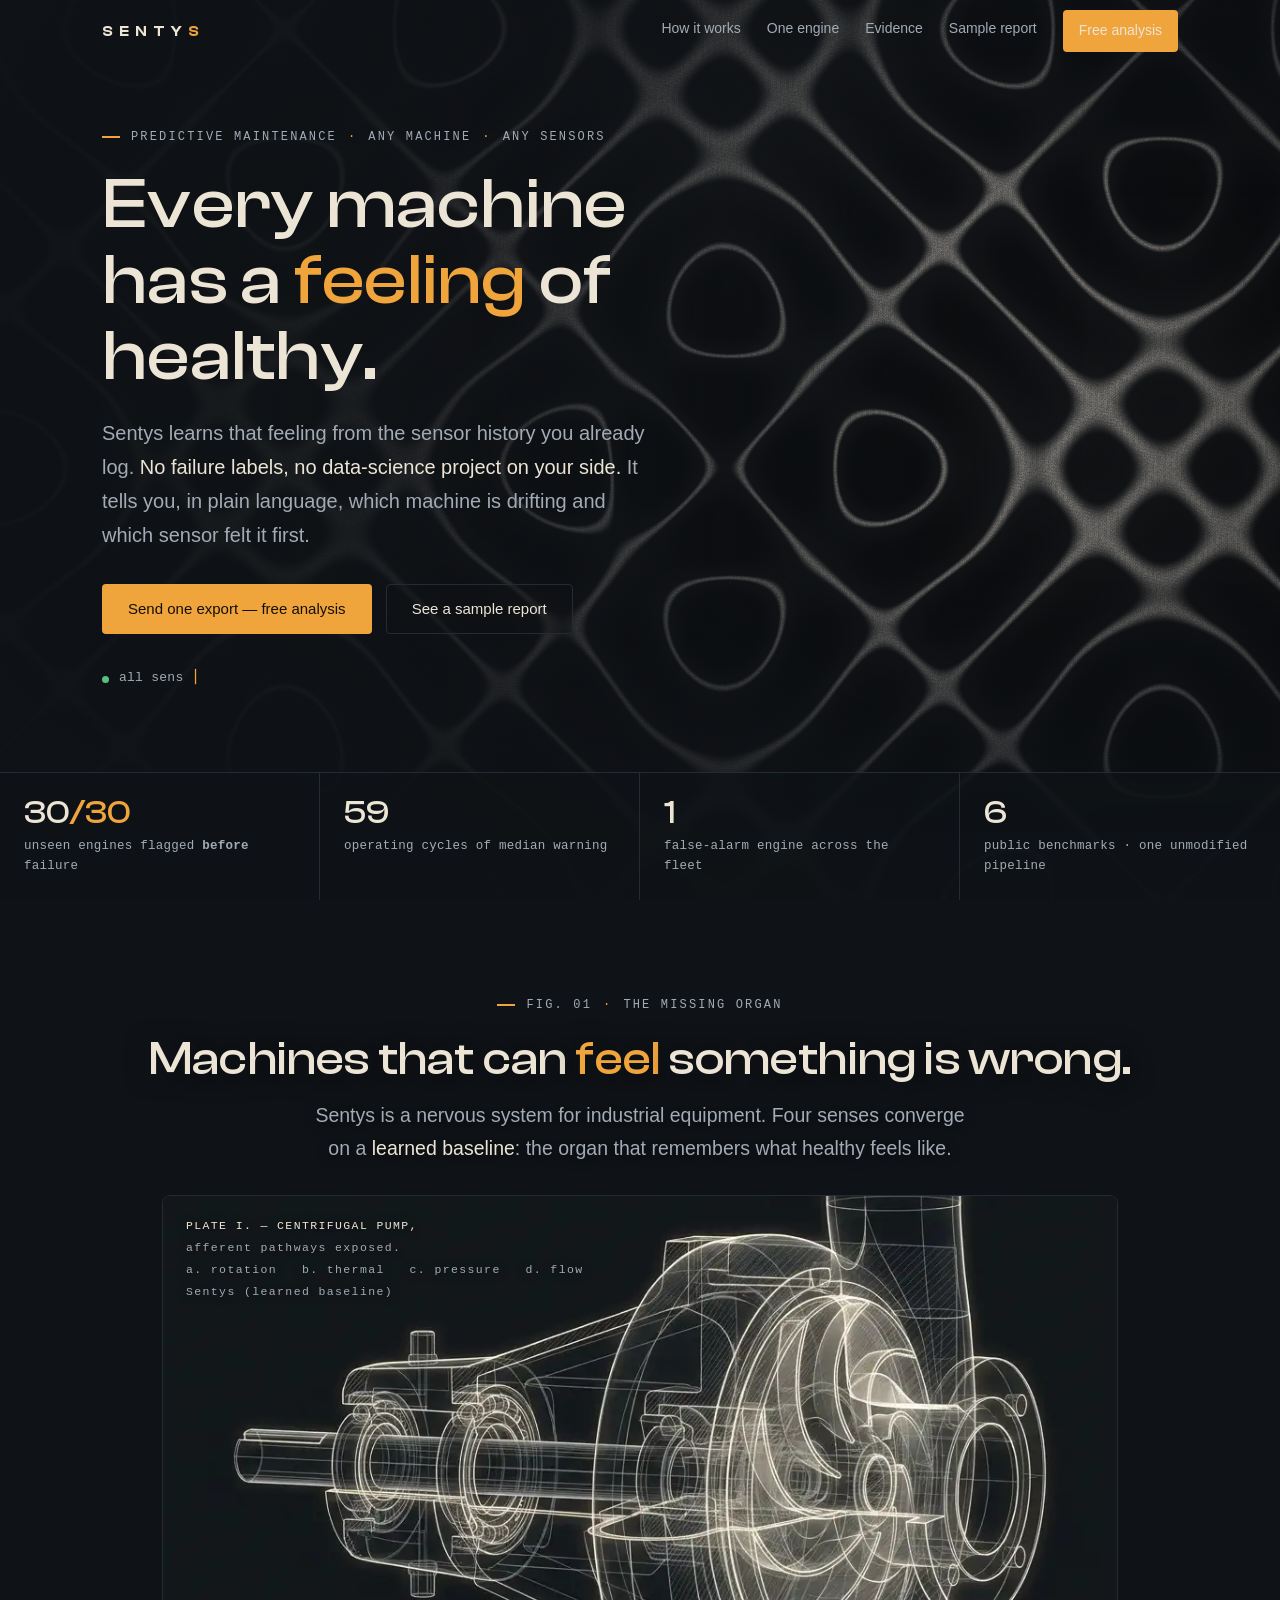
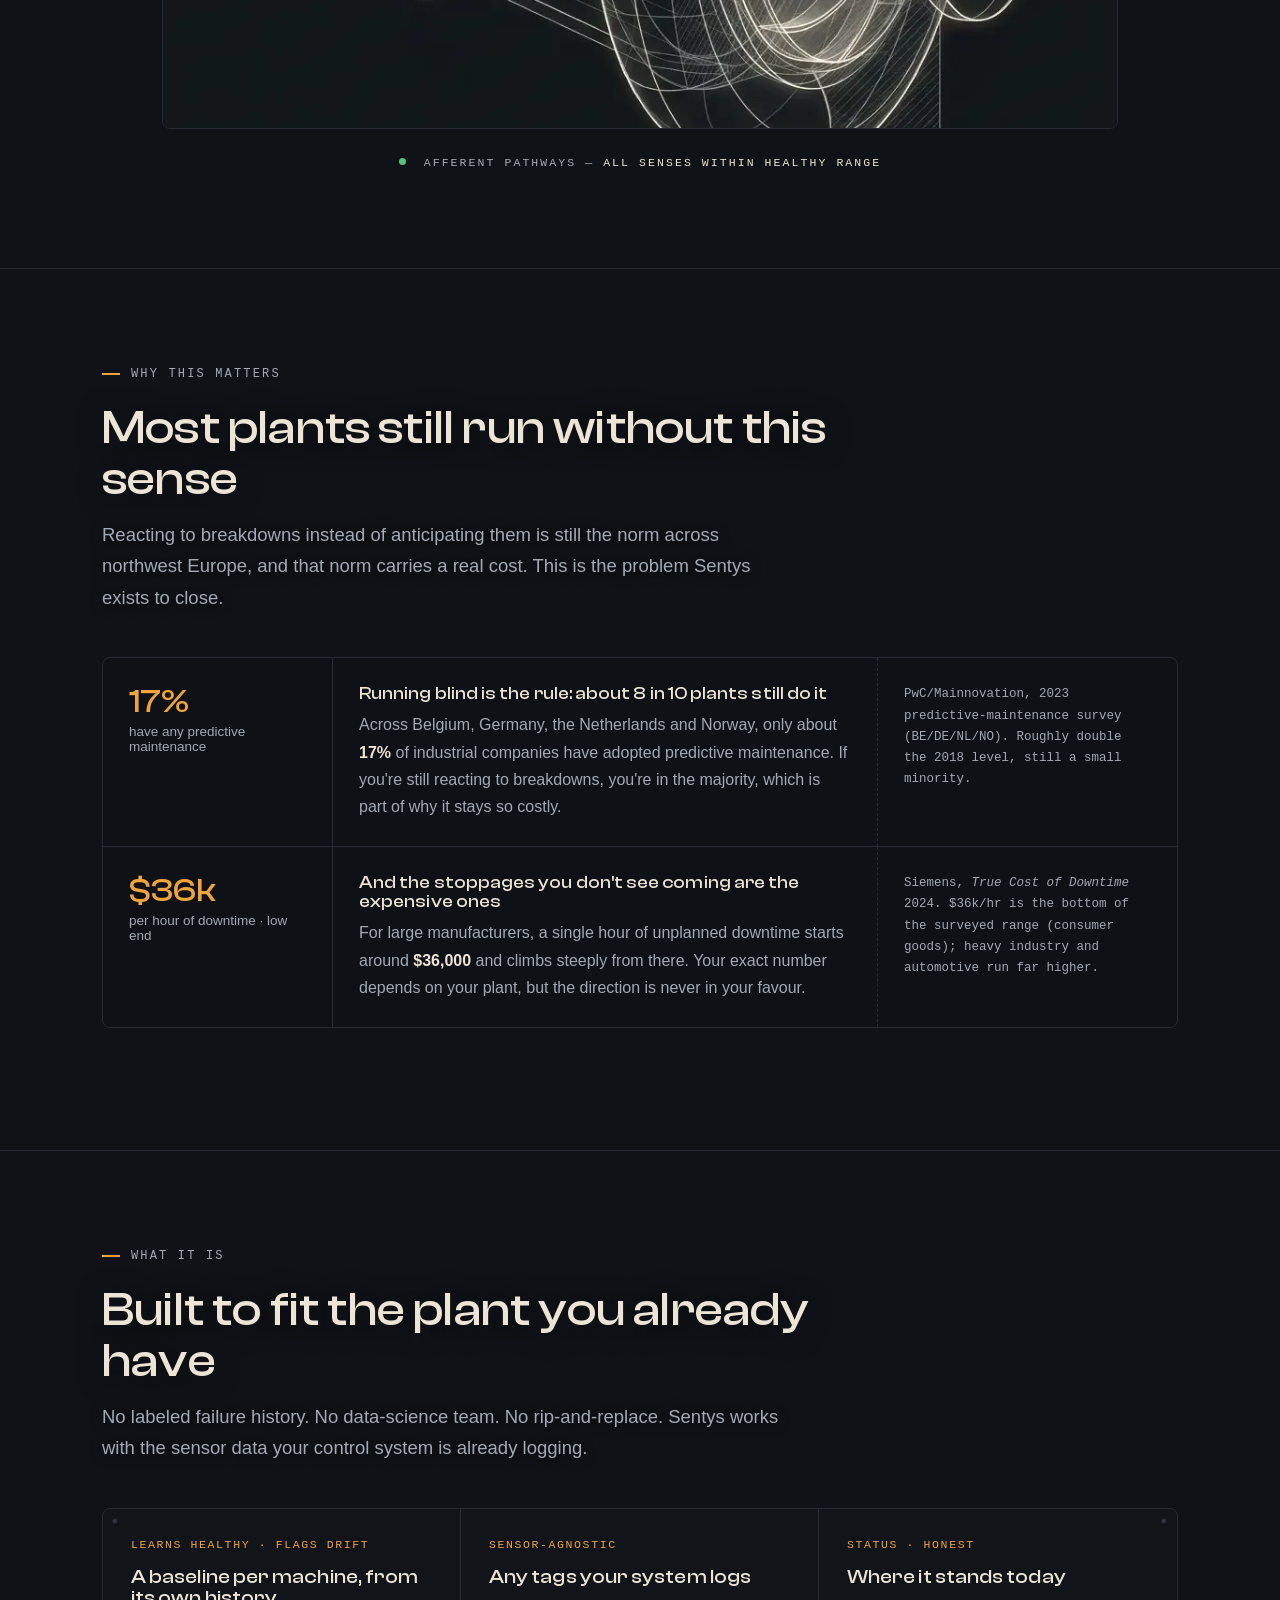
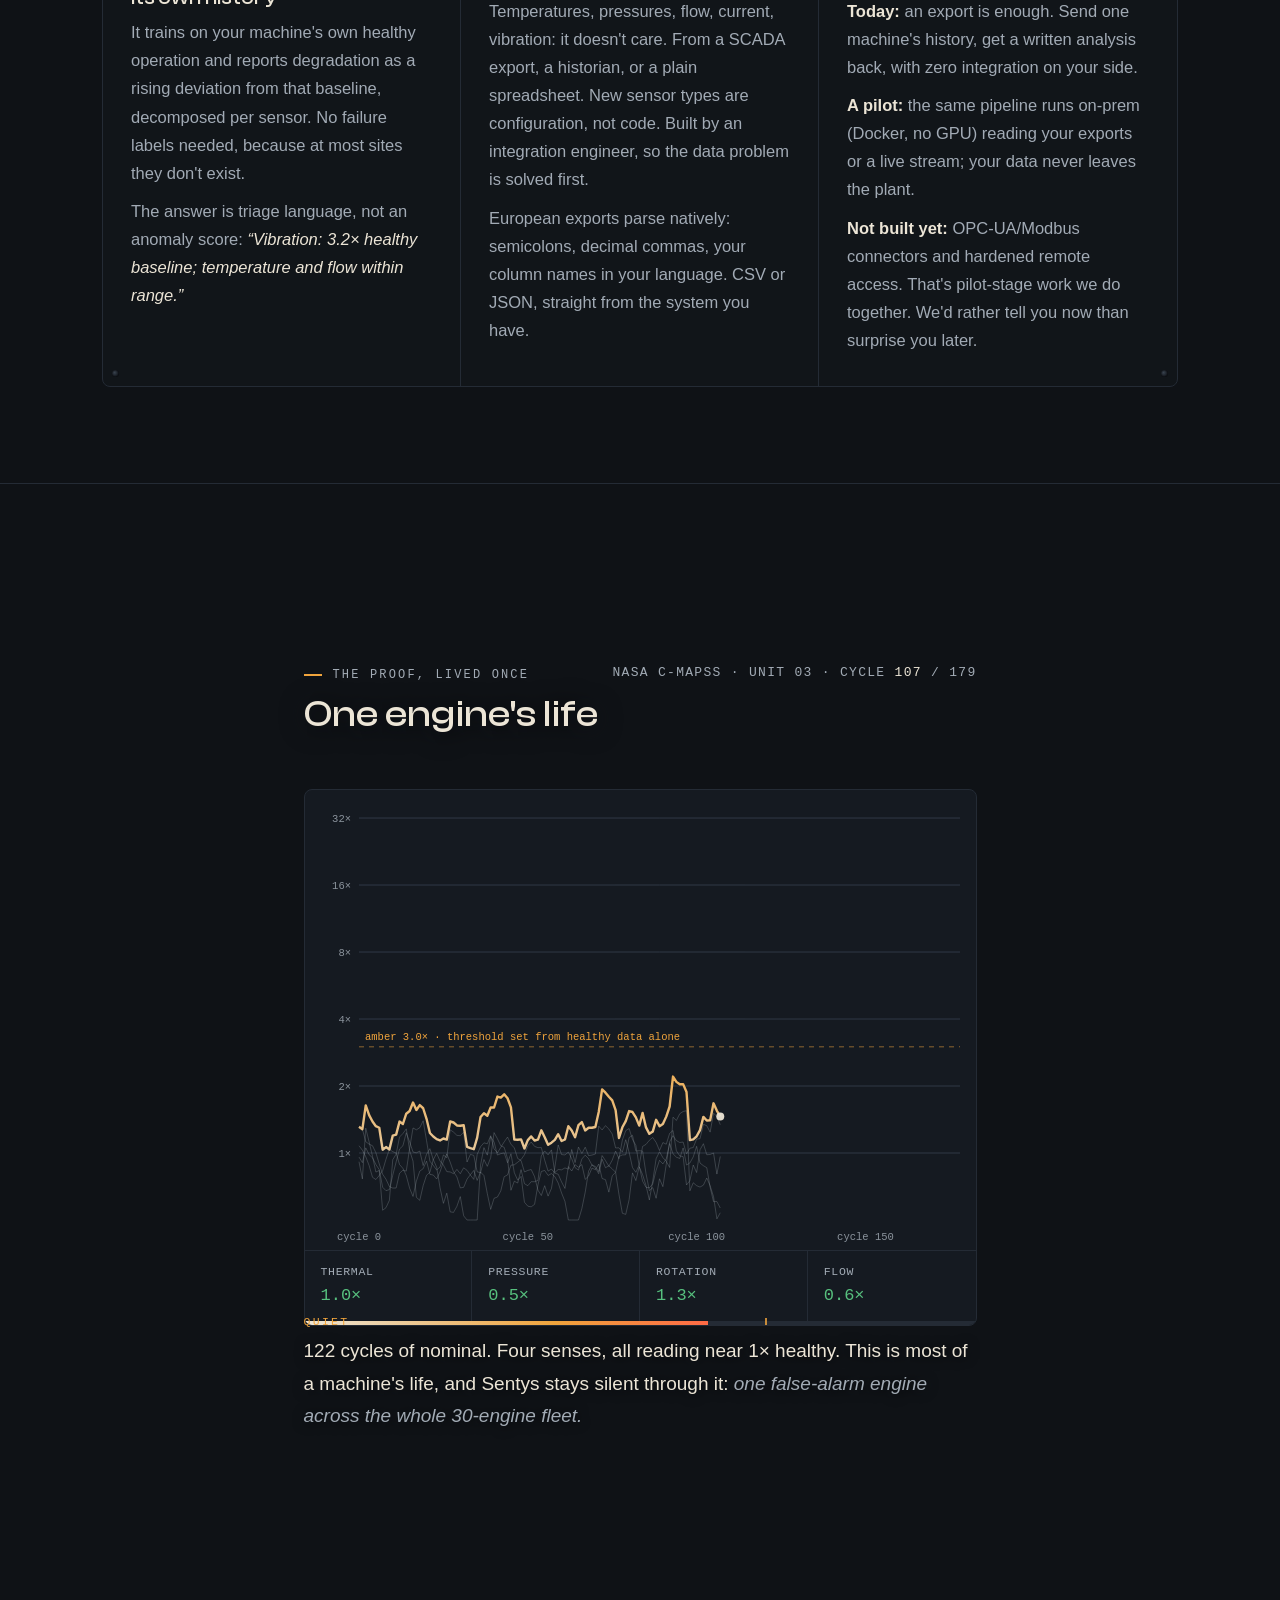
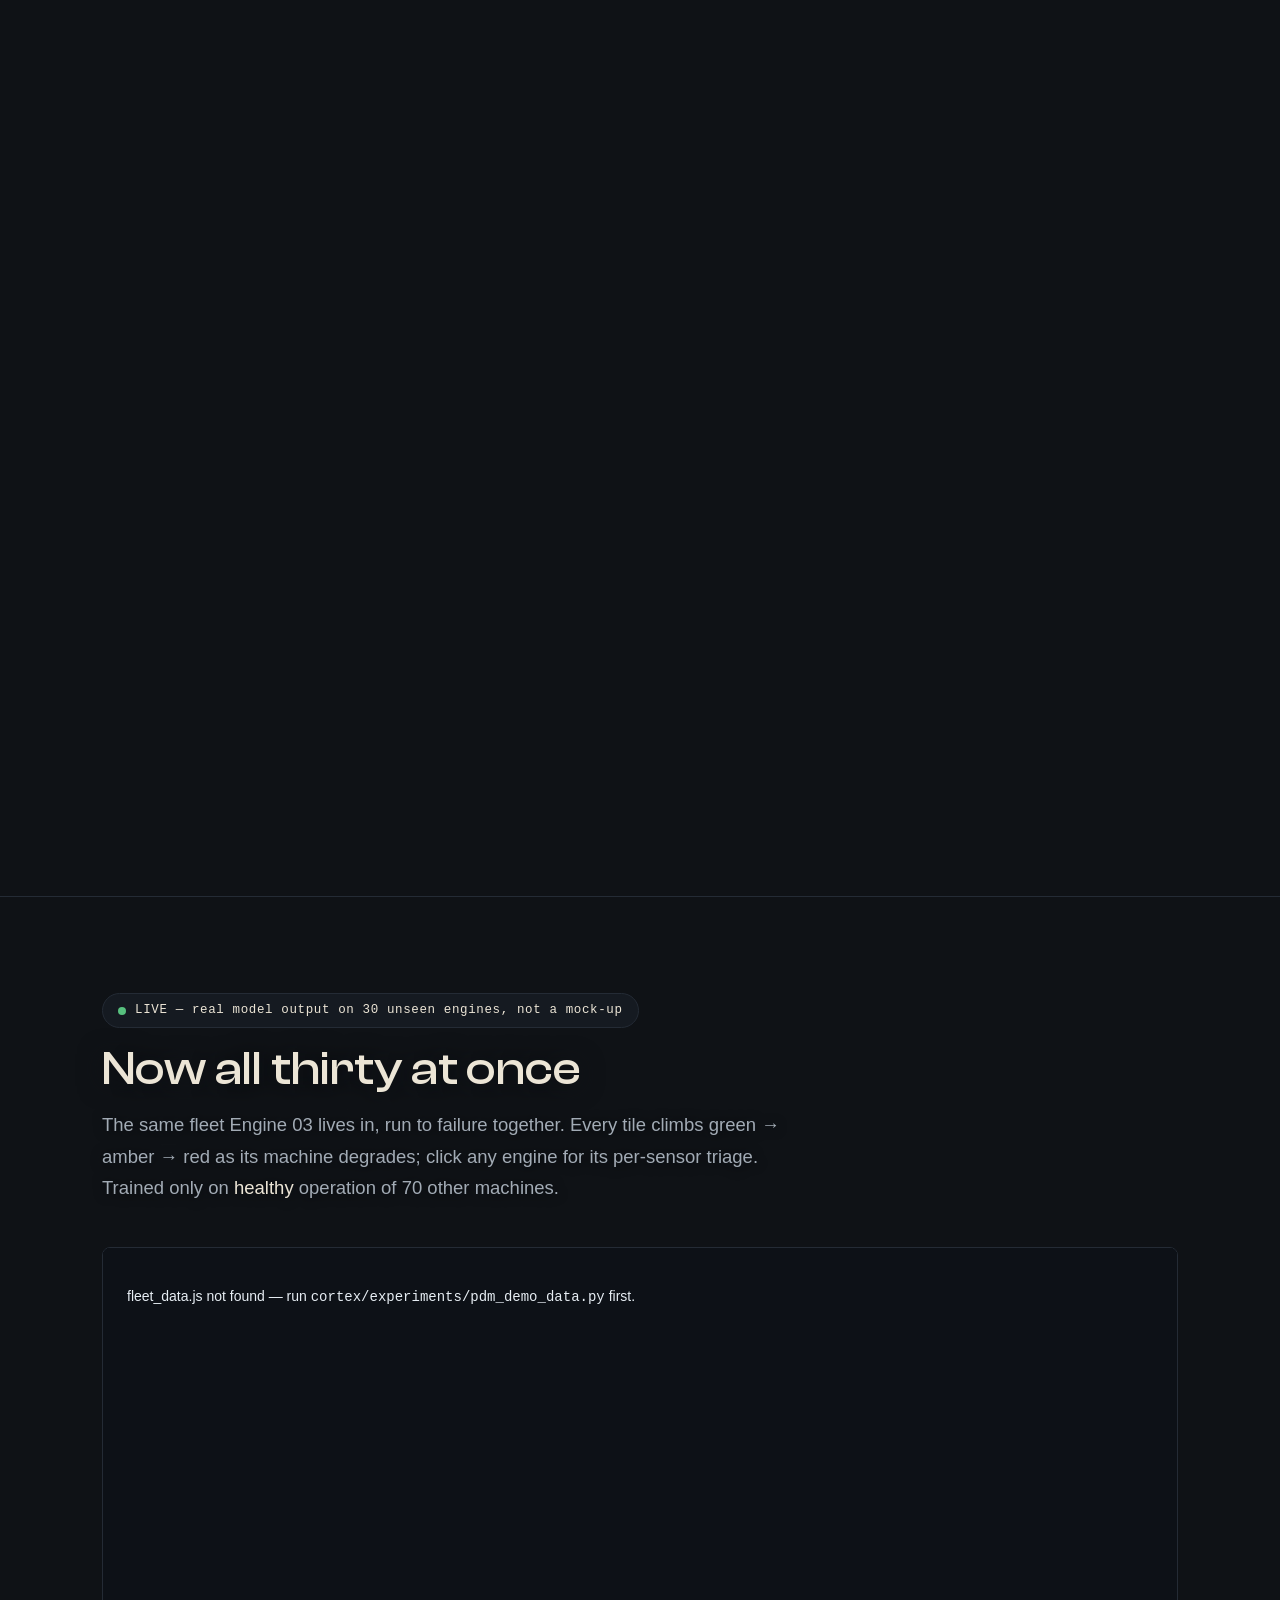
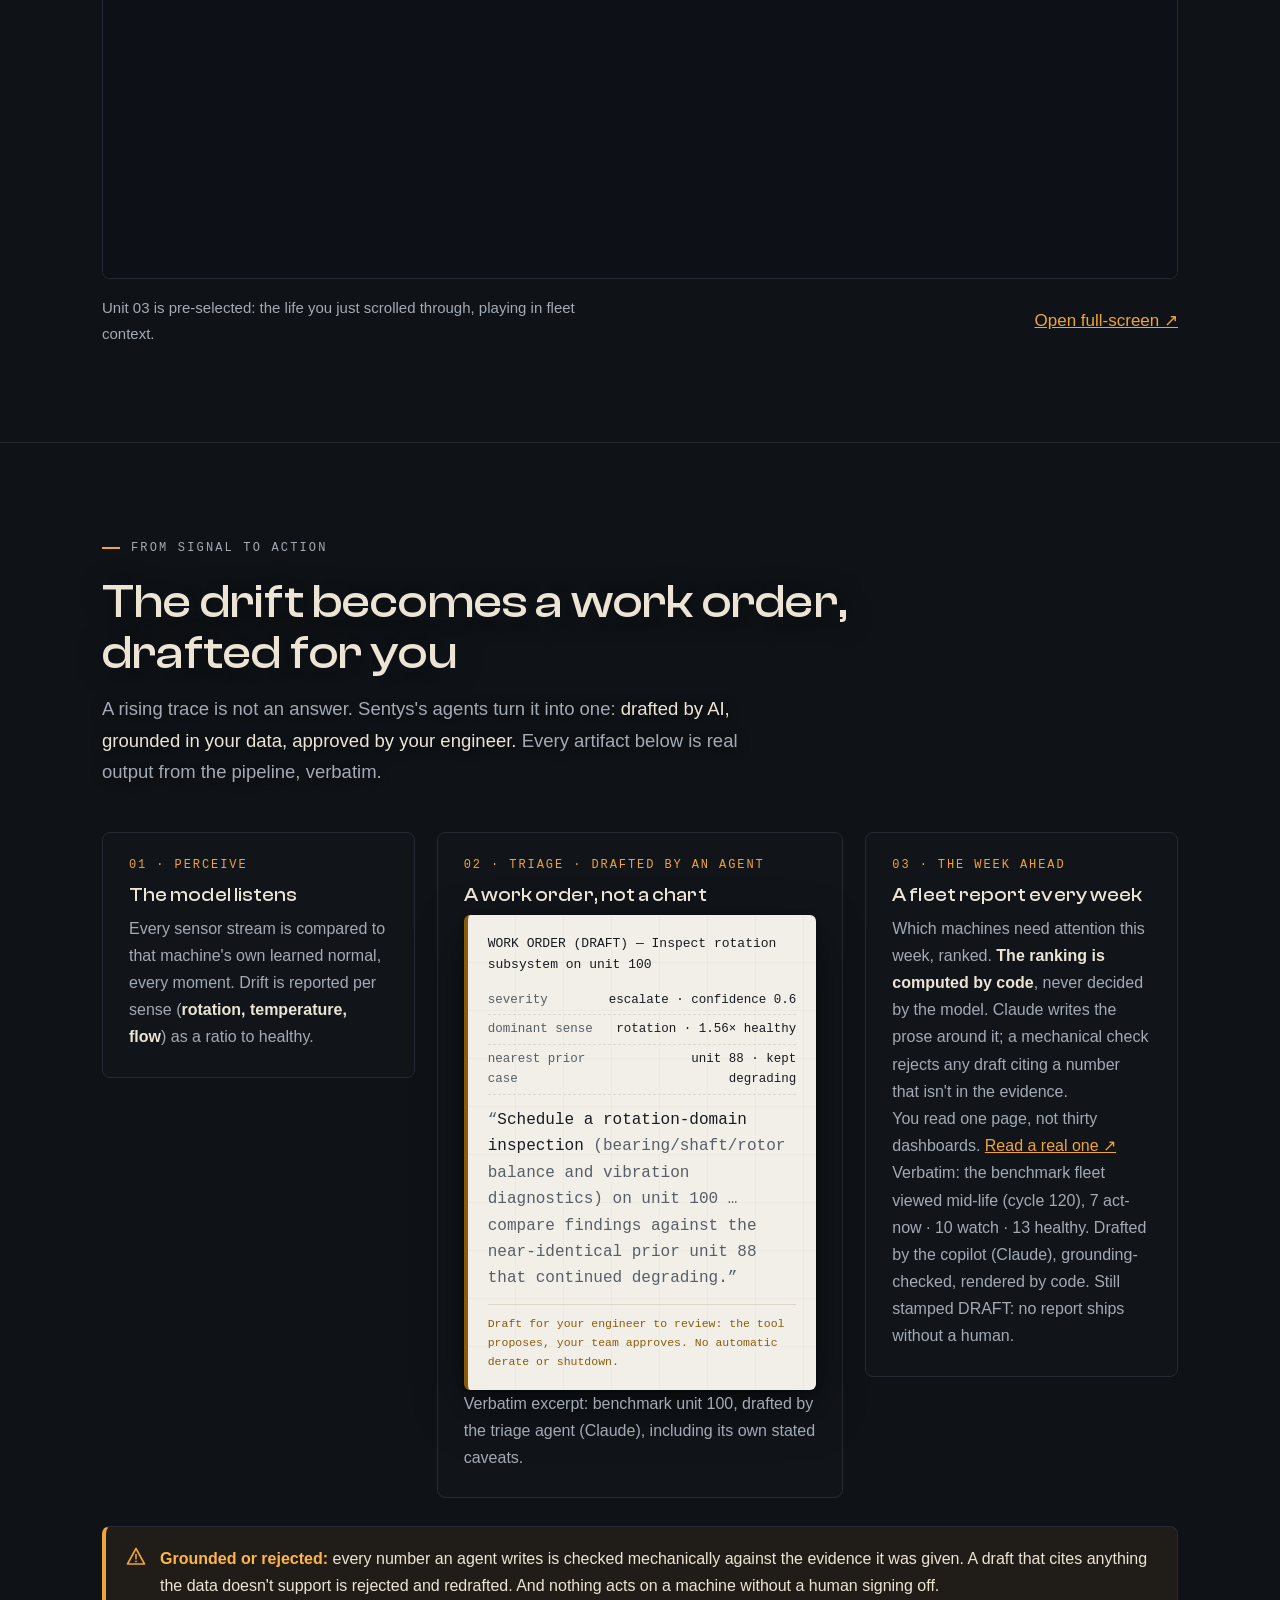
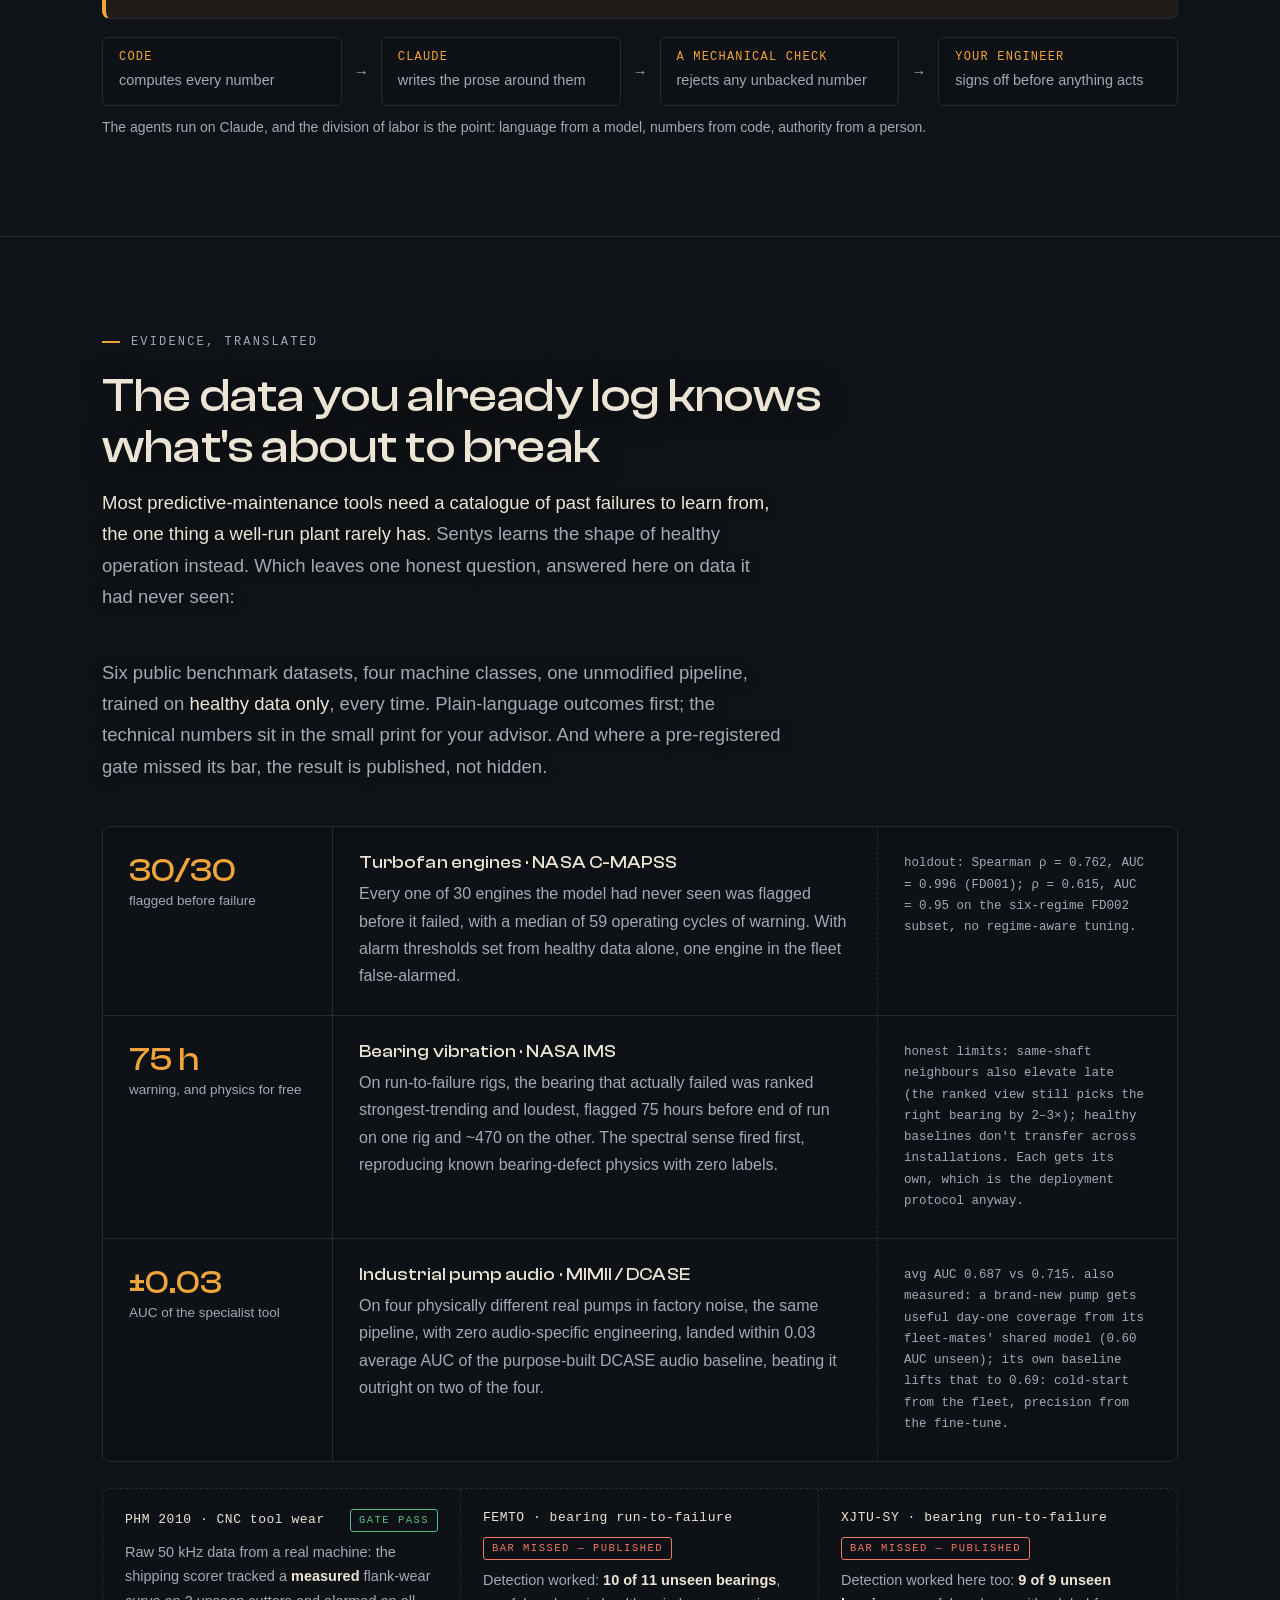
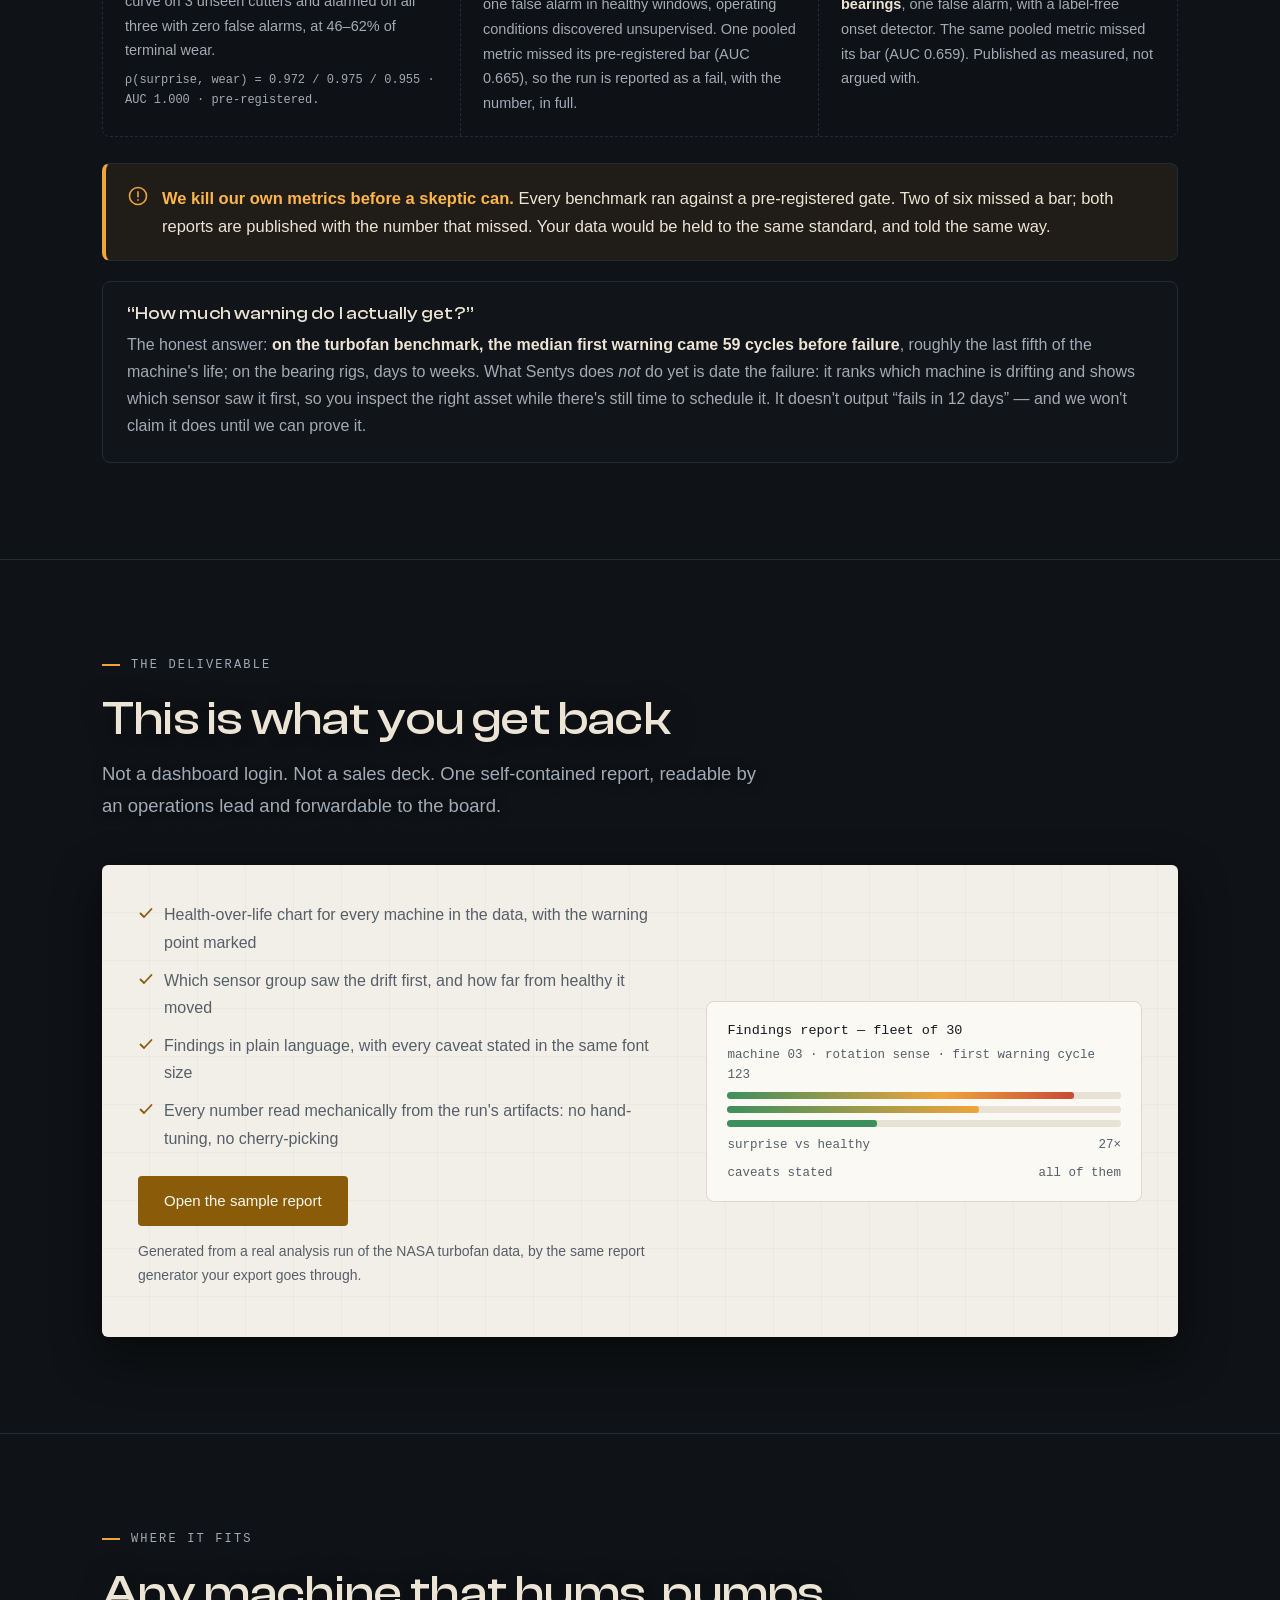
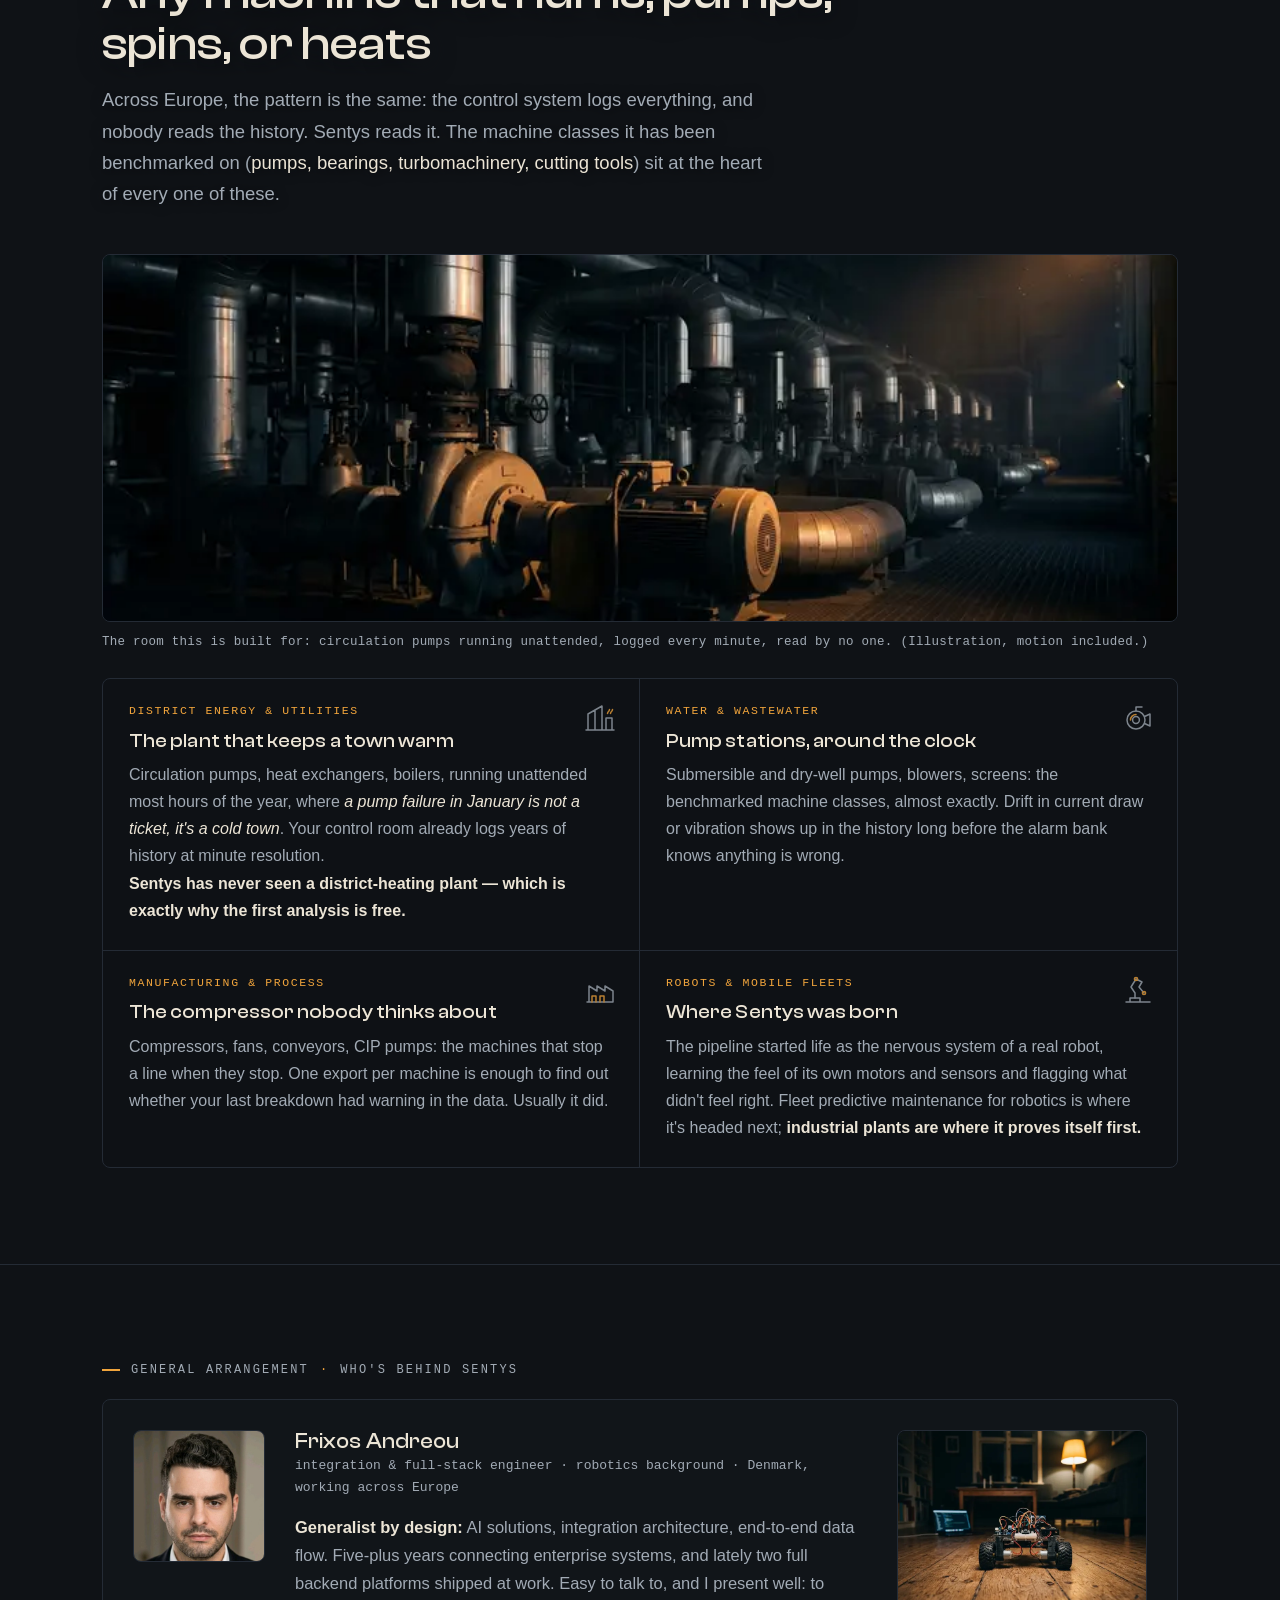
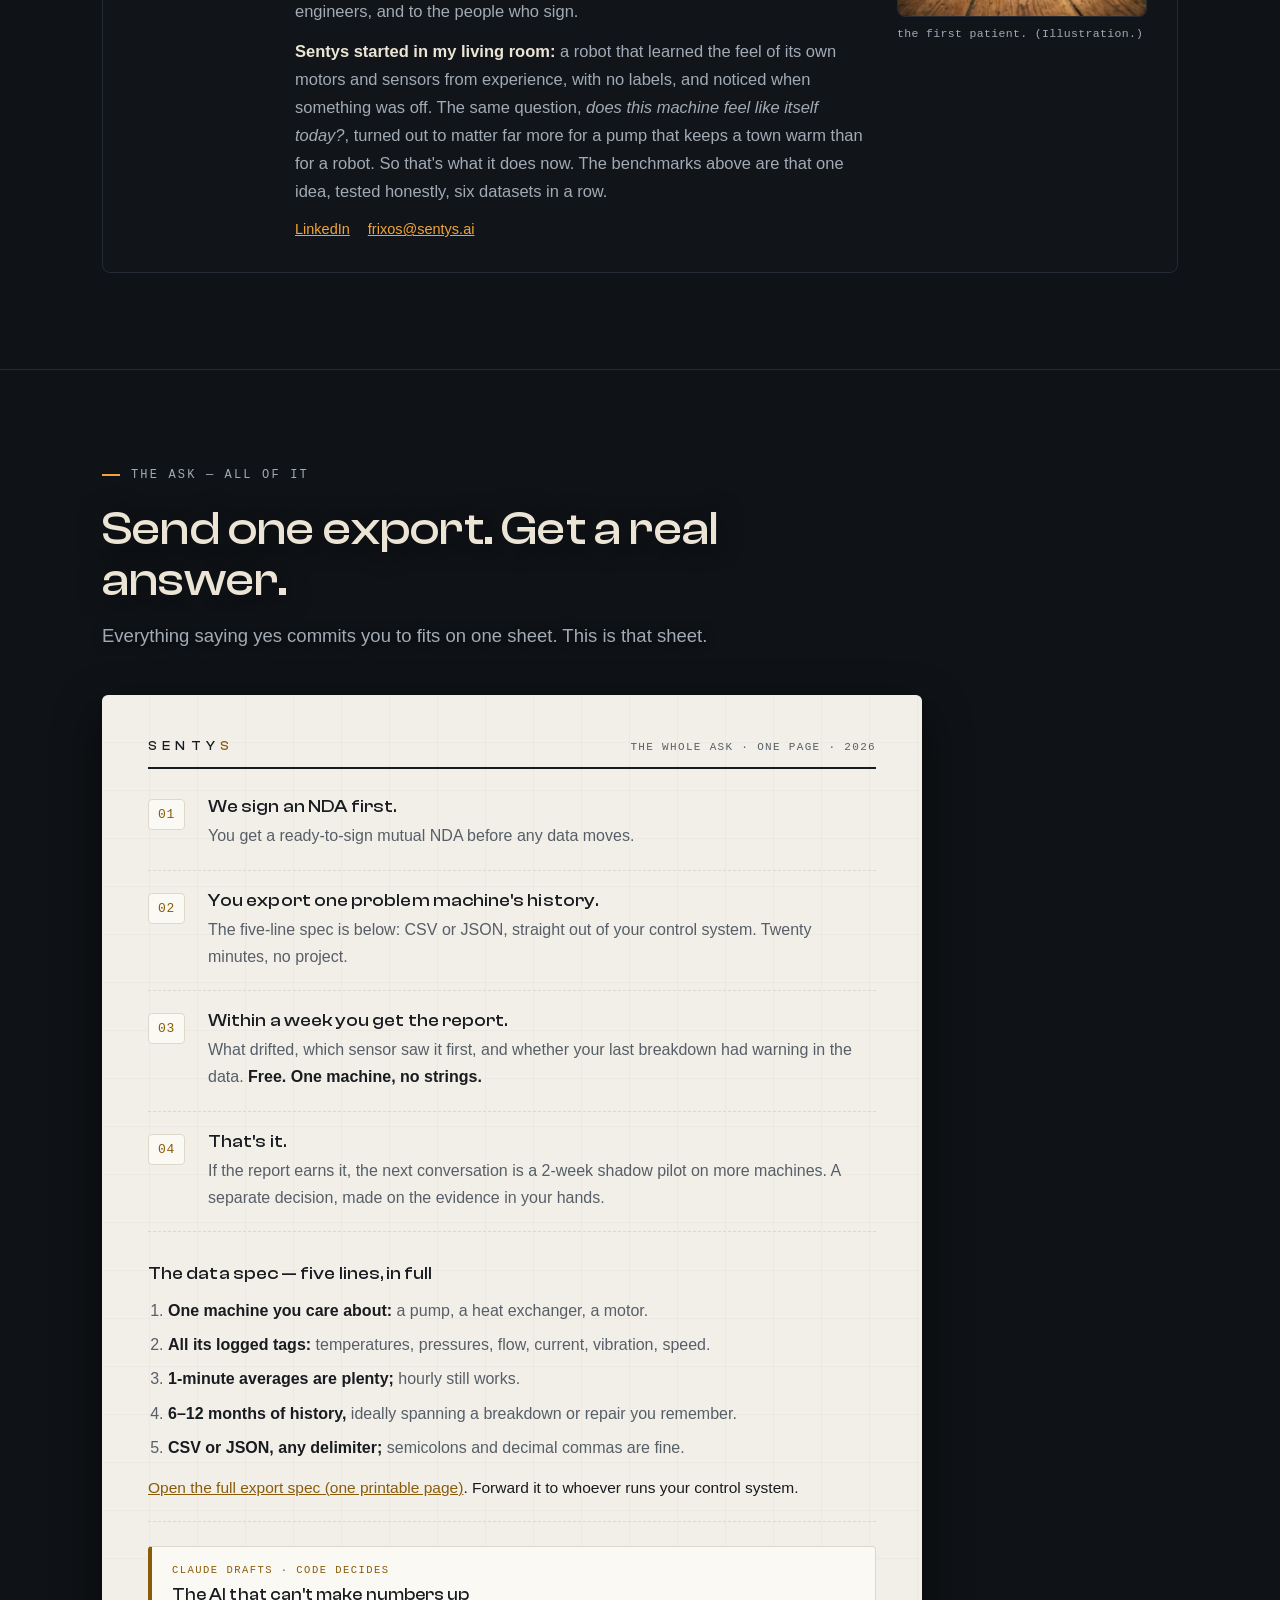
==== commit 4ce8563f: "Merge pull request #9 from sentys-ai/fix/pwc-mainnovation-attribution Credit the adoption survey to " ====
--- a/index.html
+++ b/index.html
@@ -135,7 +135,7 @@
             companies have adopted predictive maintenance. If you're still reacting to breakdowns,
             you're in the majority, which is part of why it stays so costly.</p>
         </div>
-        <div class="wall-tech">Mainnovation, 2023 predictive-maintenance survey (BE/DE/NL/NO).
+        <div class="wall-tech">PwC/Mainnovation, 2023 predictive-maintenance survey (BE/DE/NL/NO).
           Roughly double the 2018 level, still a small minority.</div>
       </div>
       <div class="wall-row">
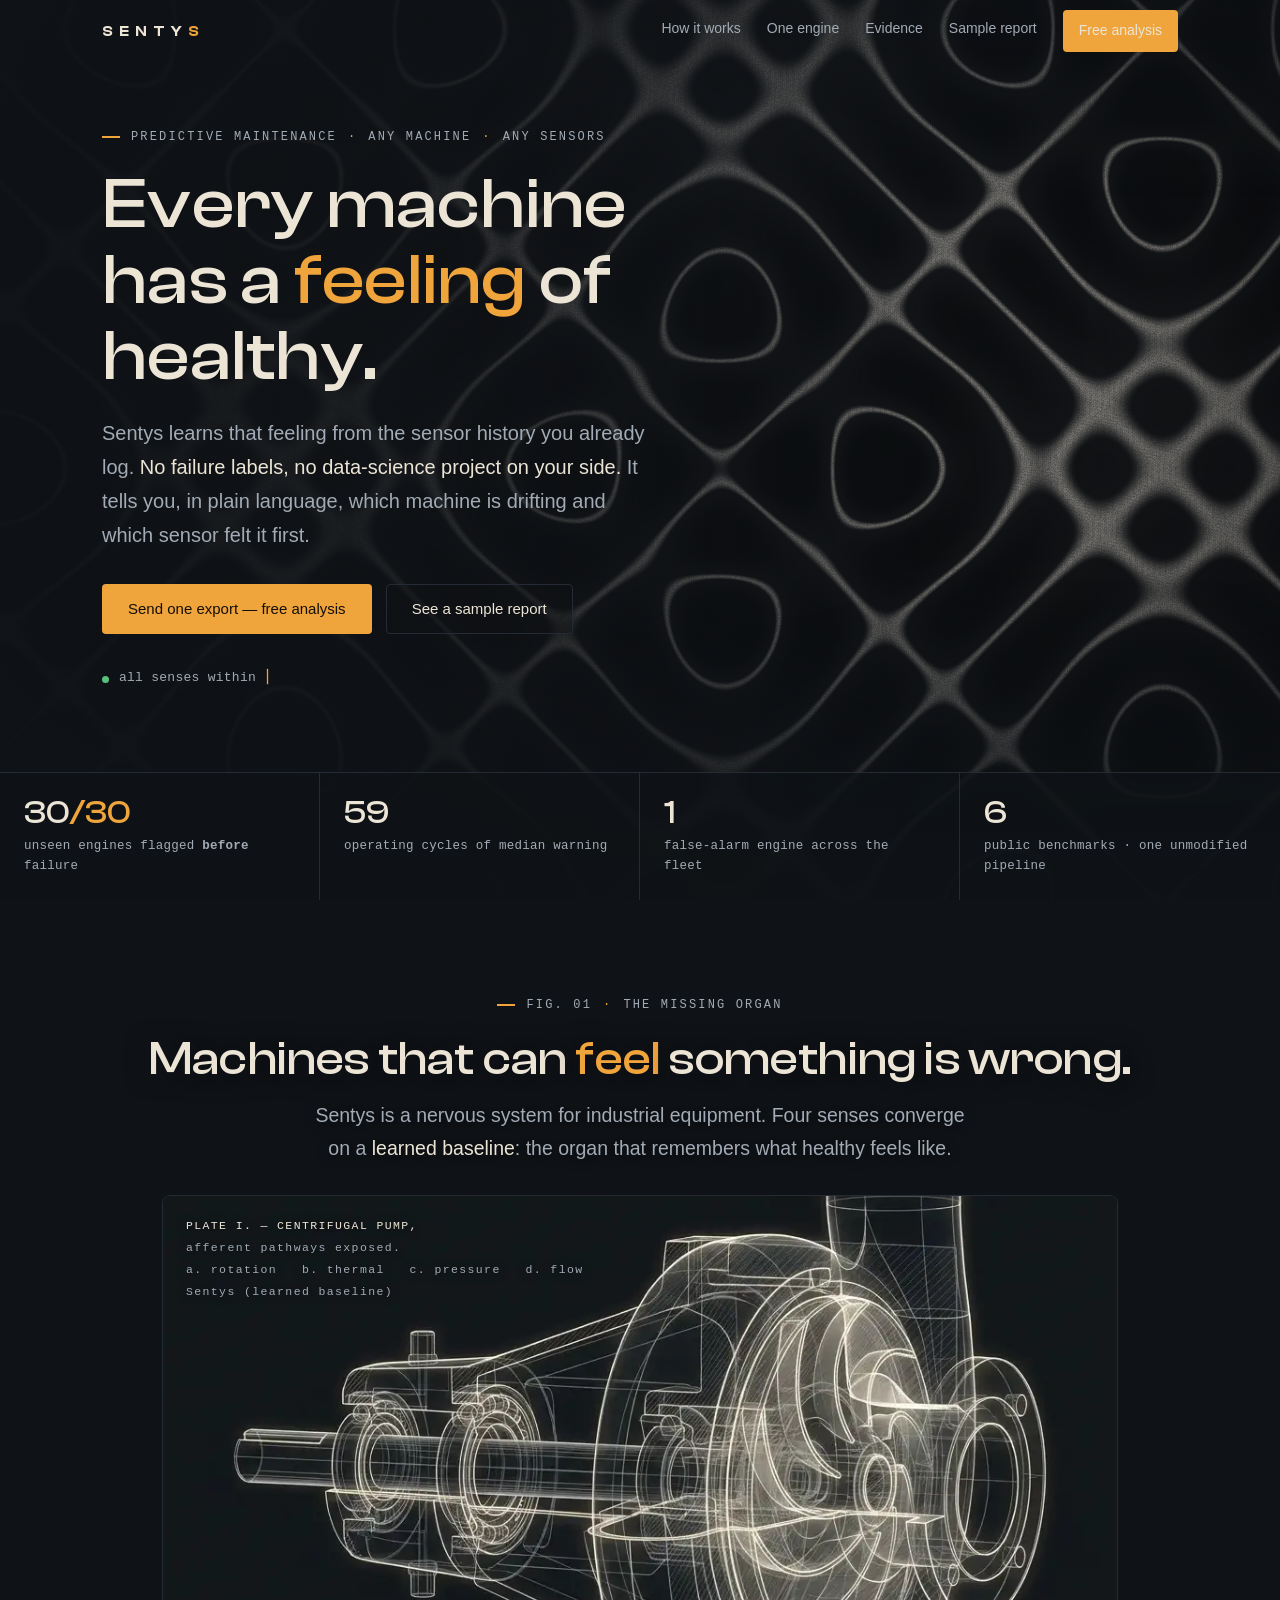
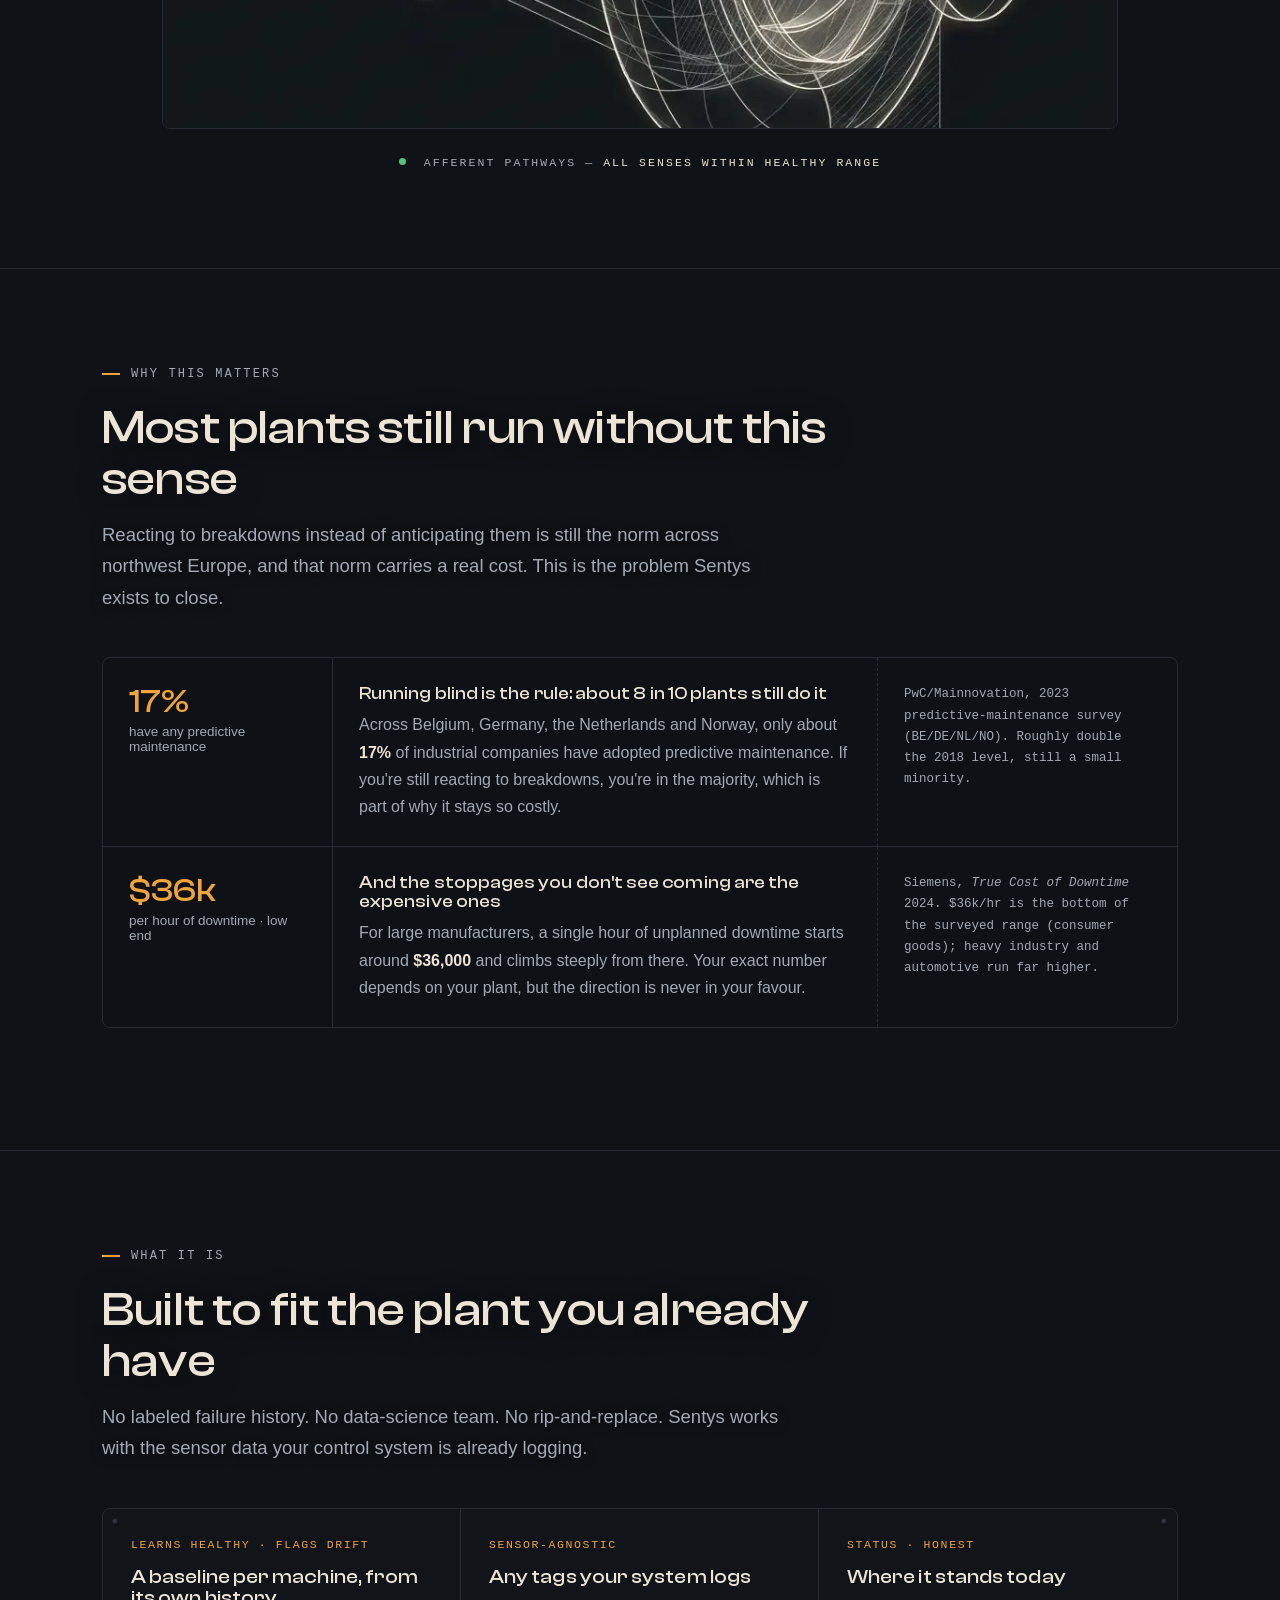
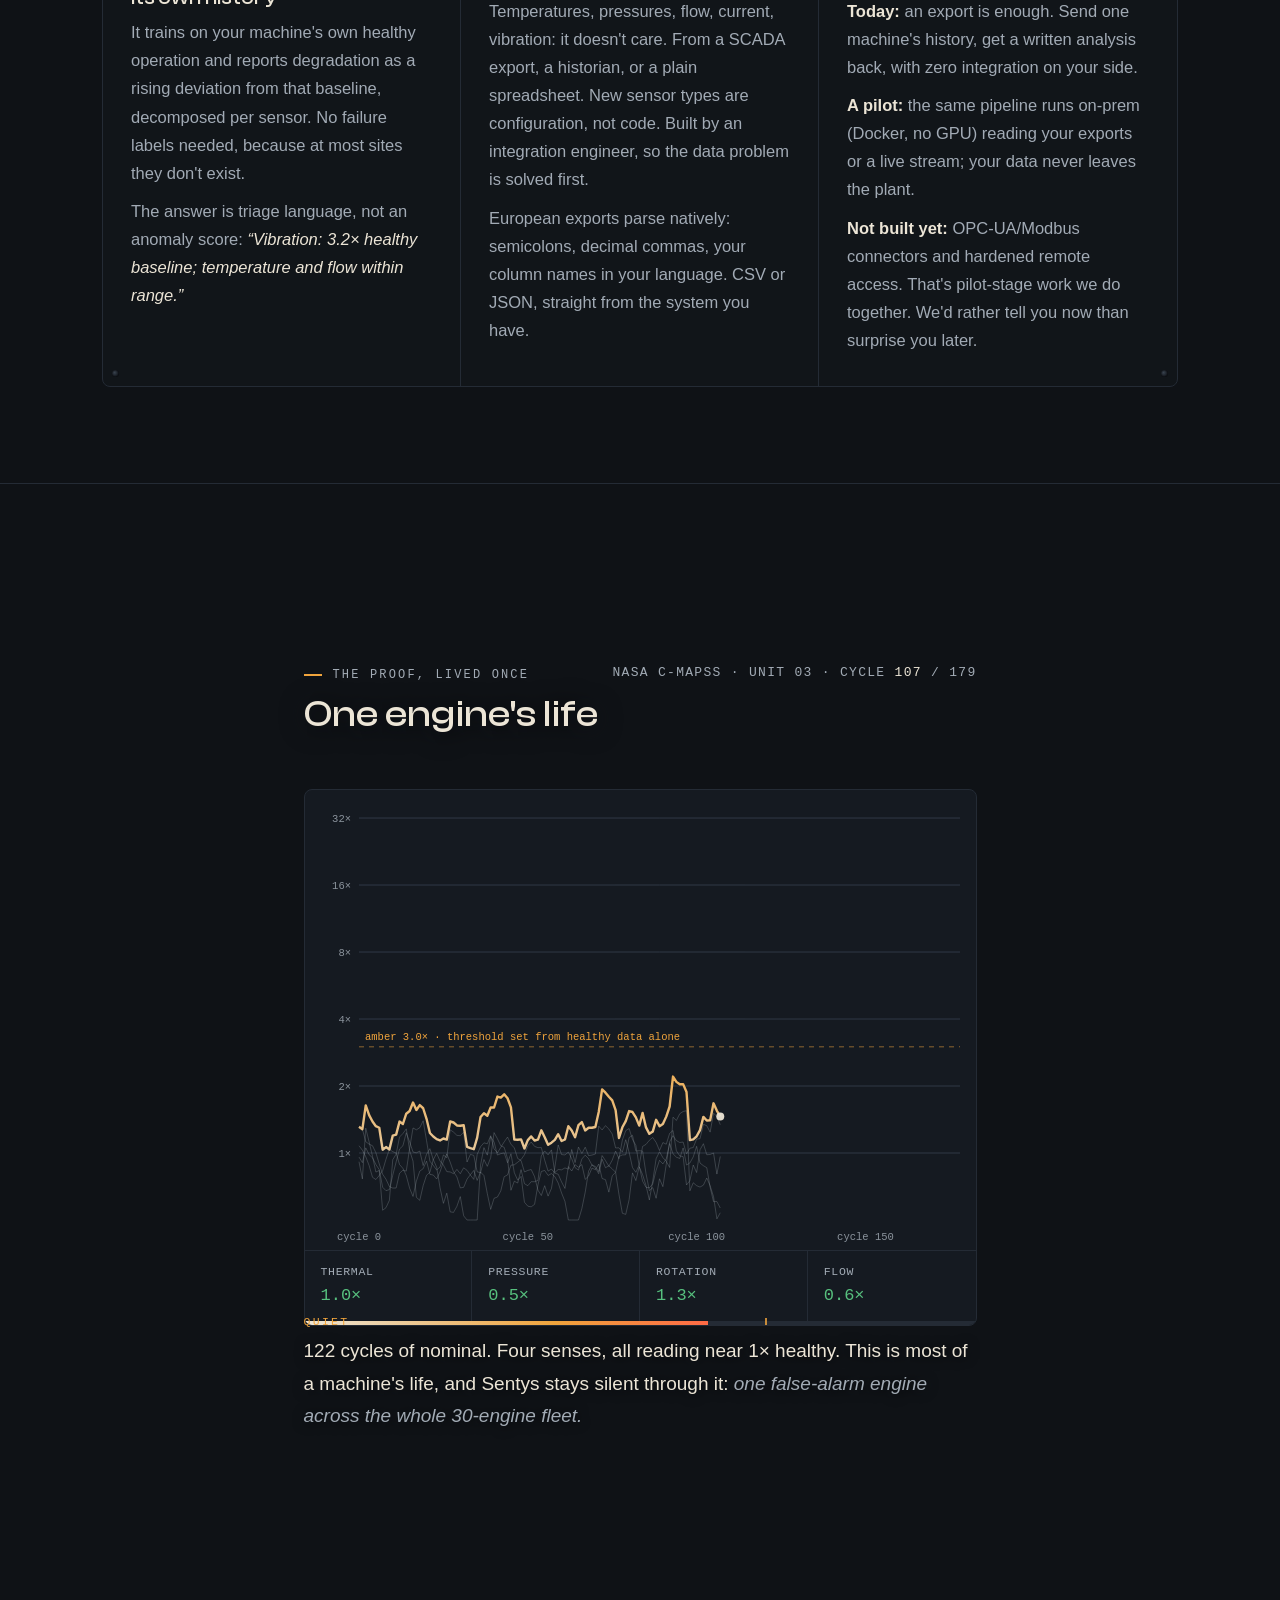
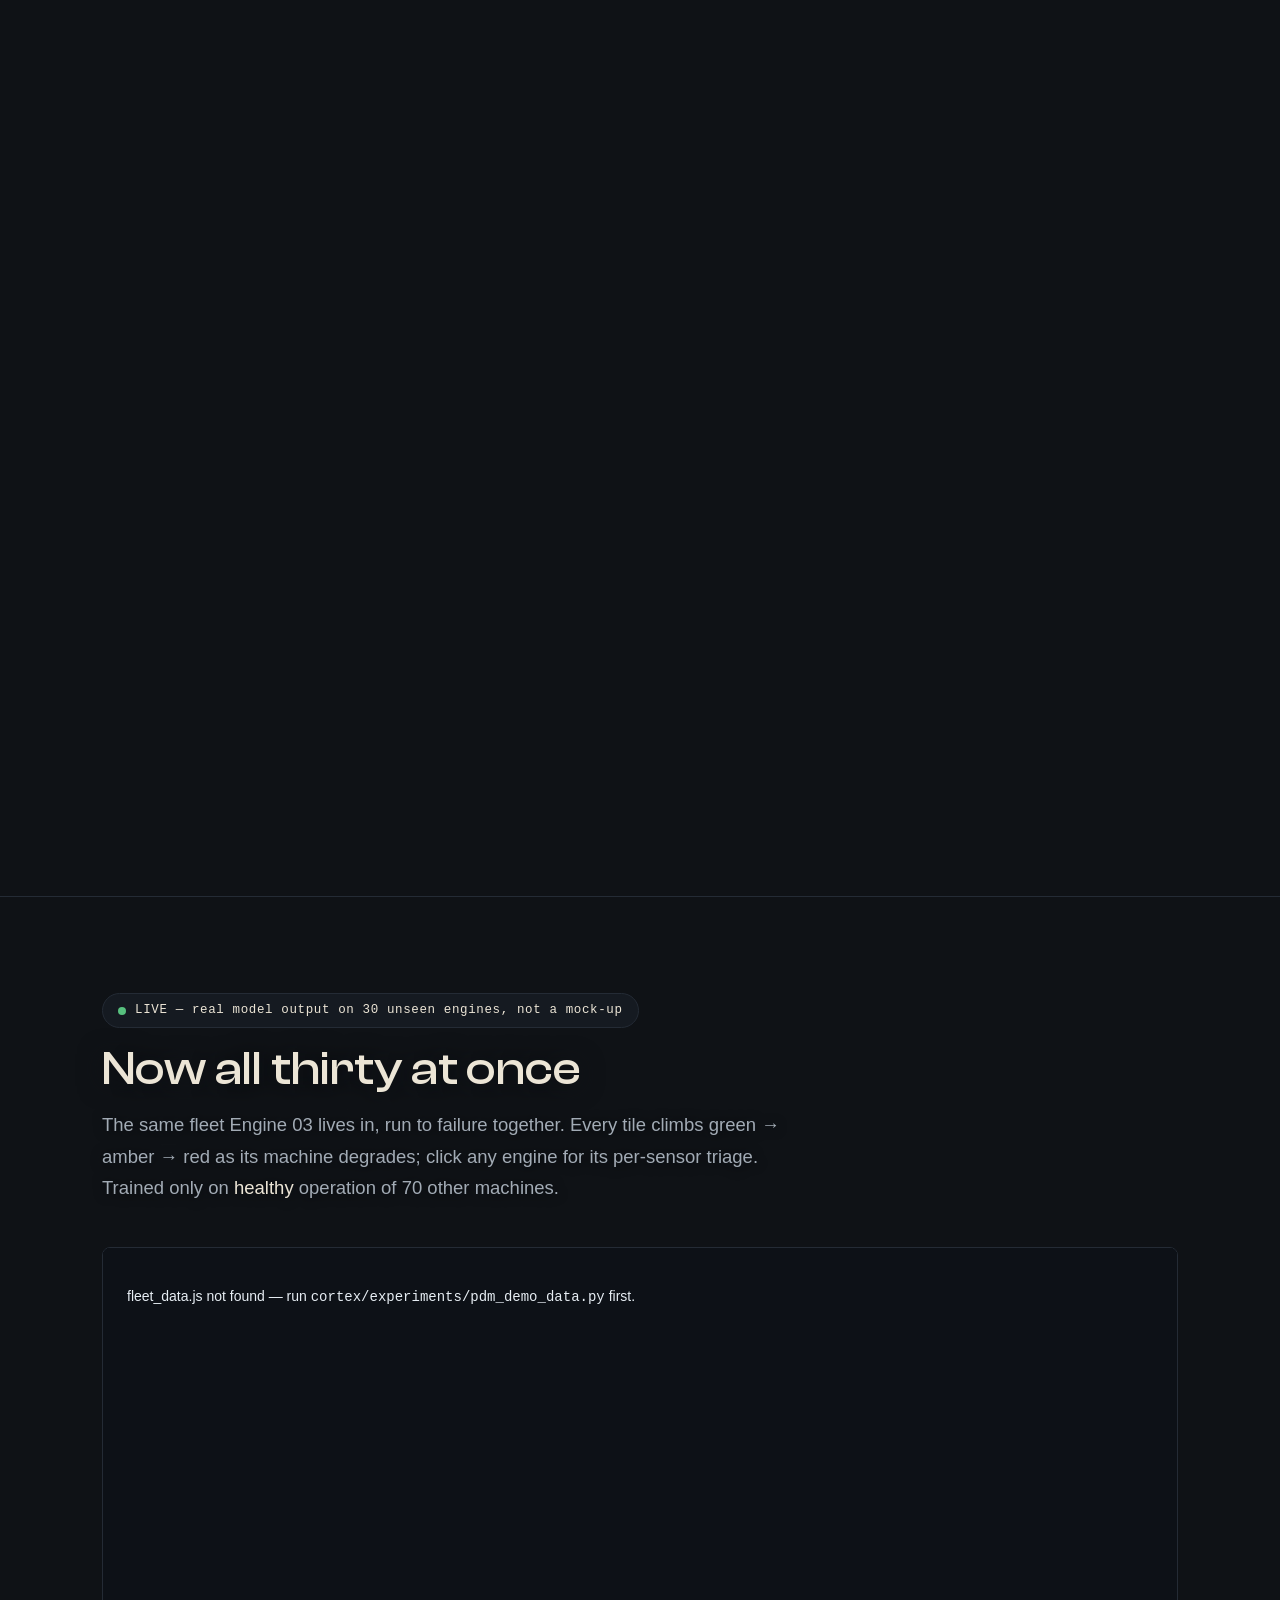
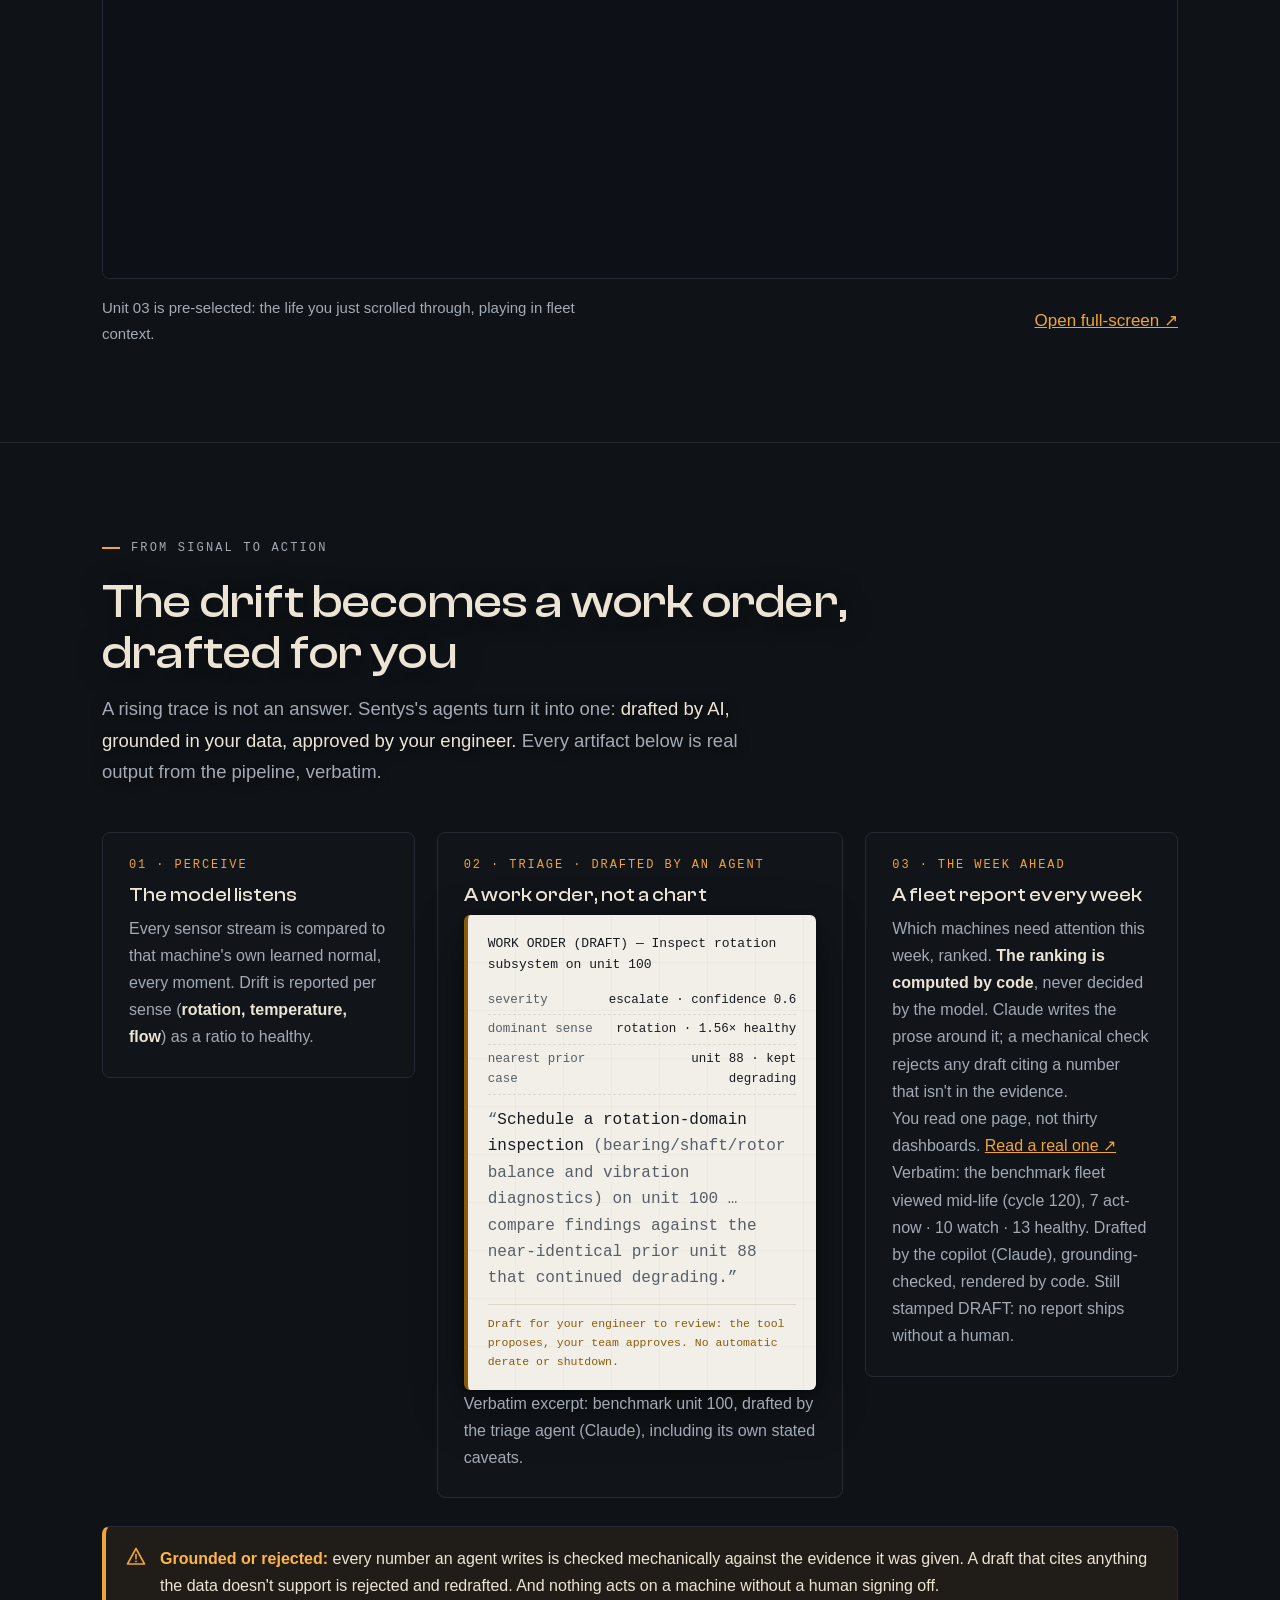
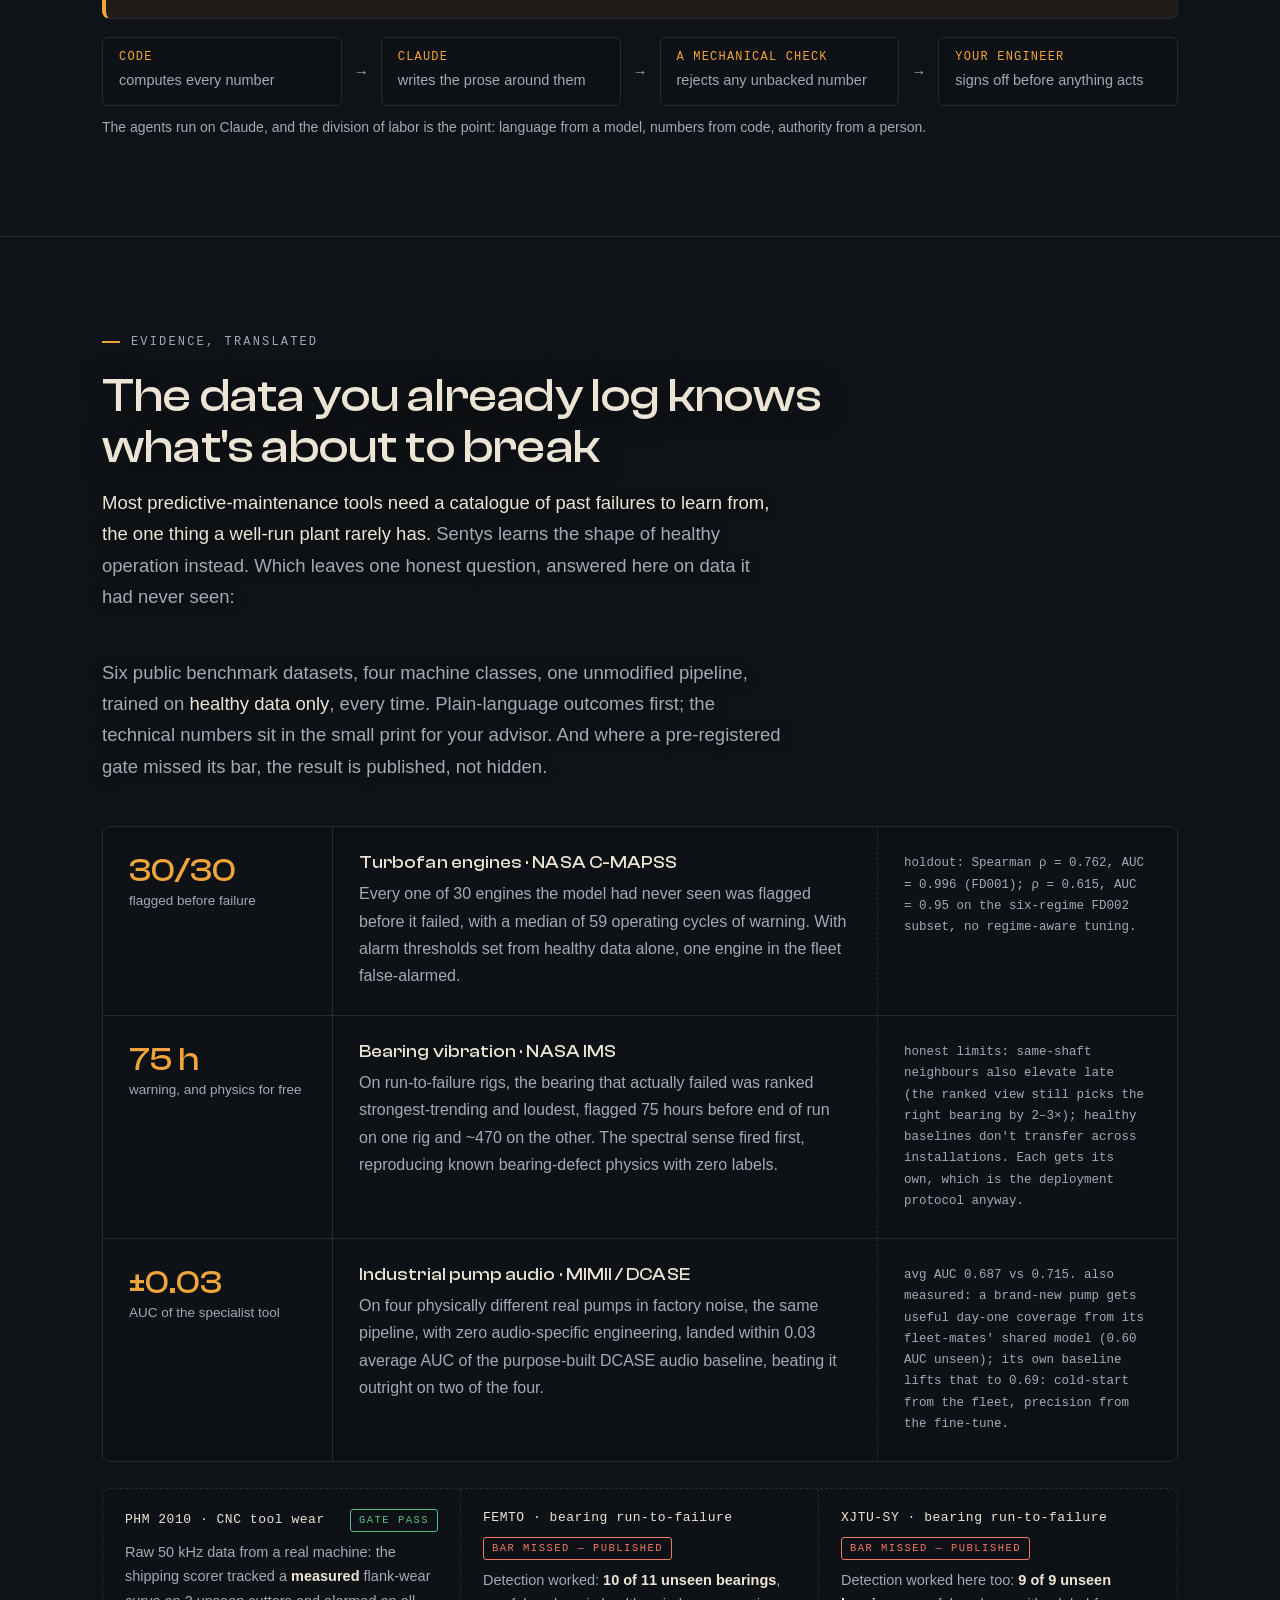
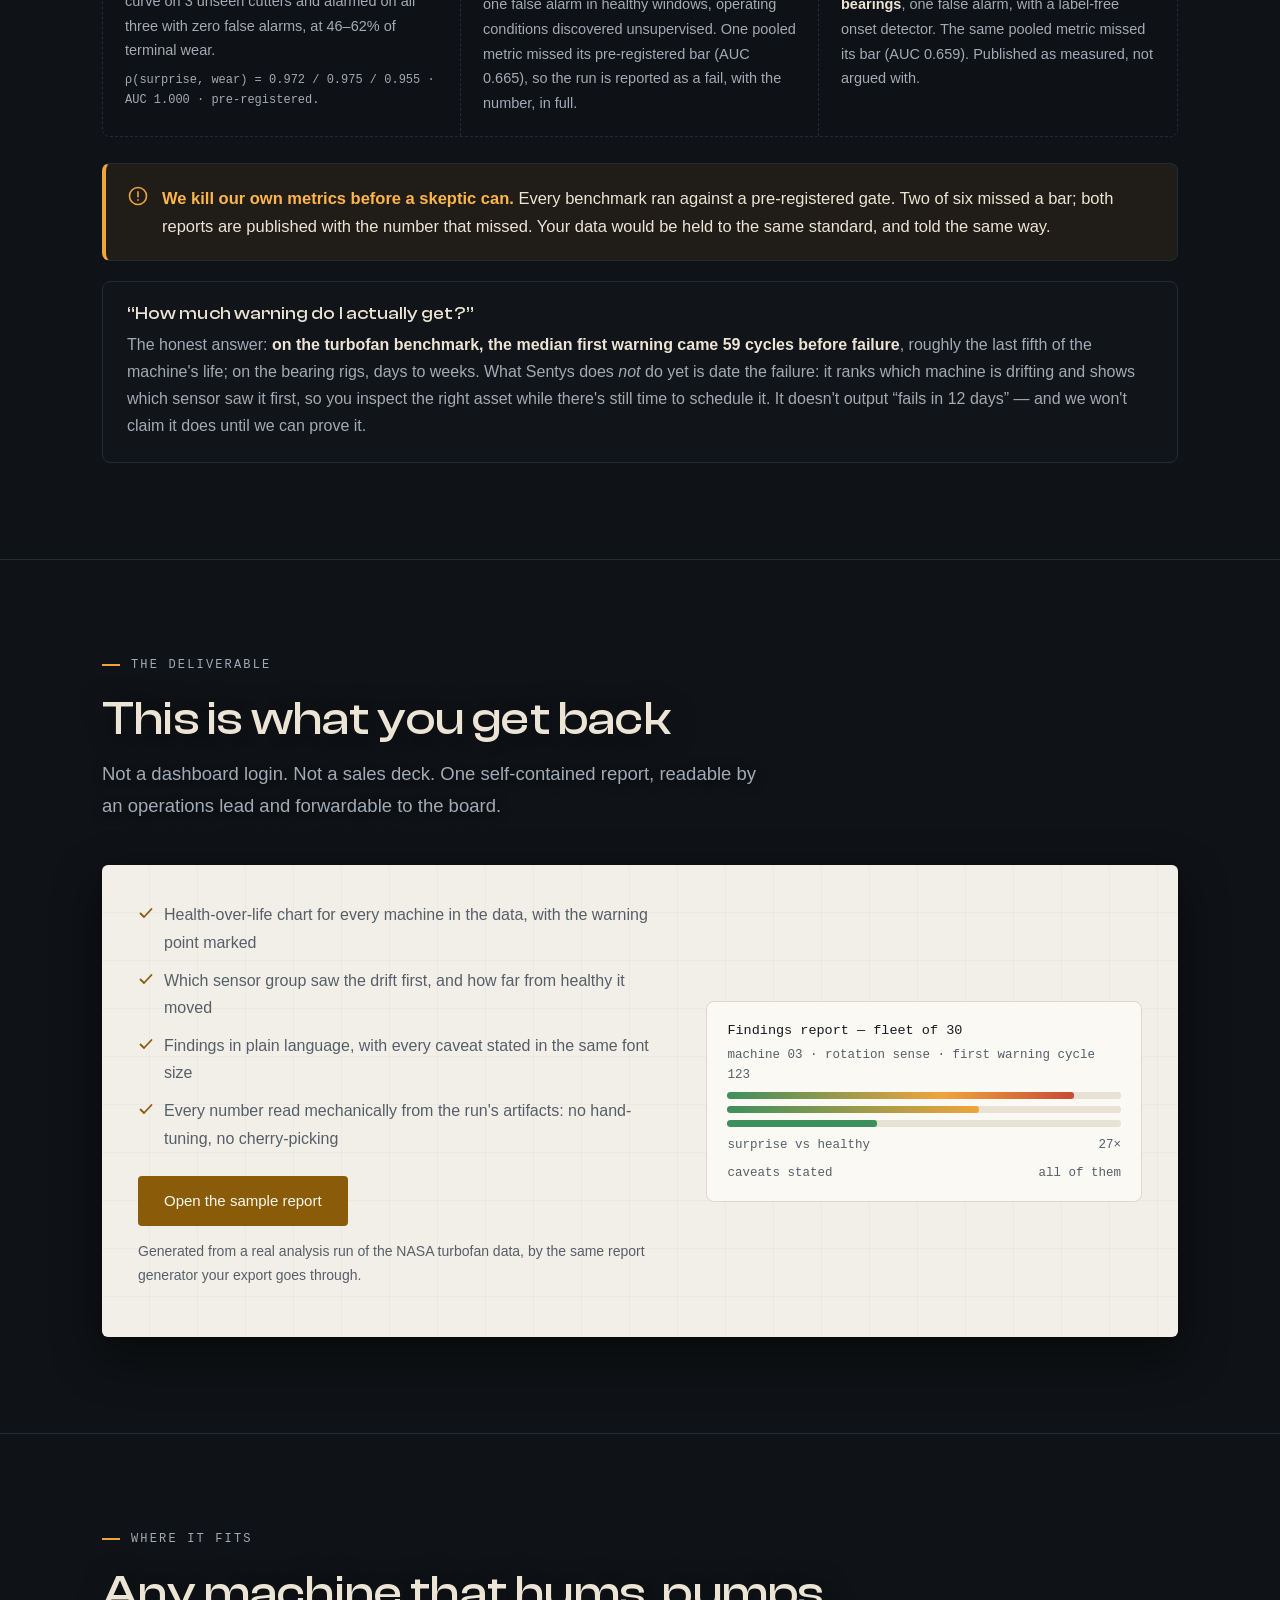
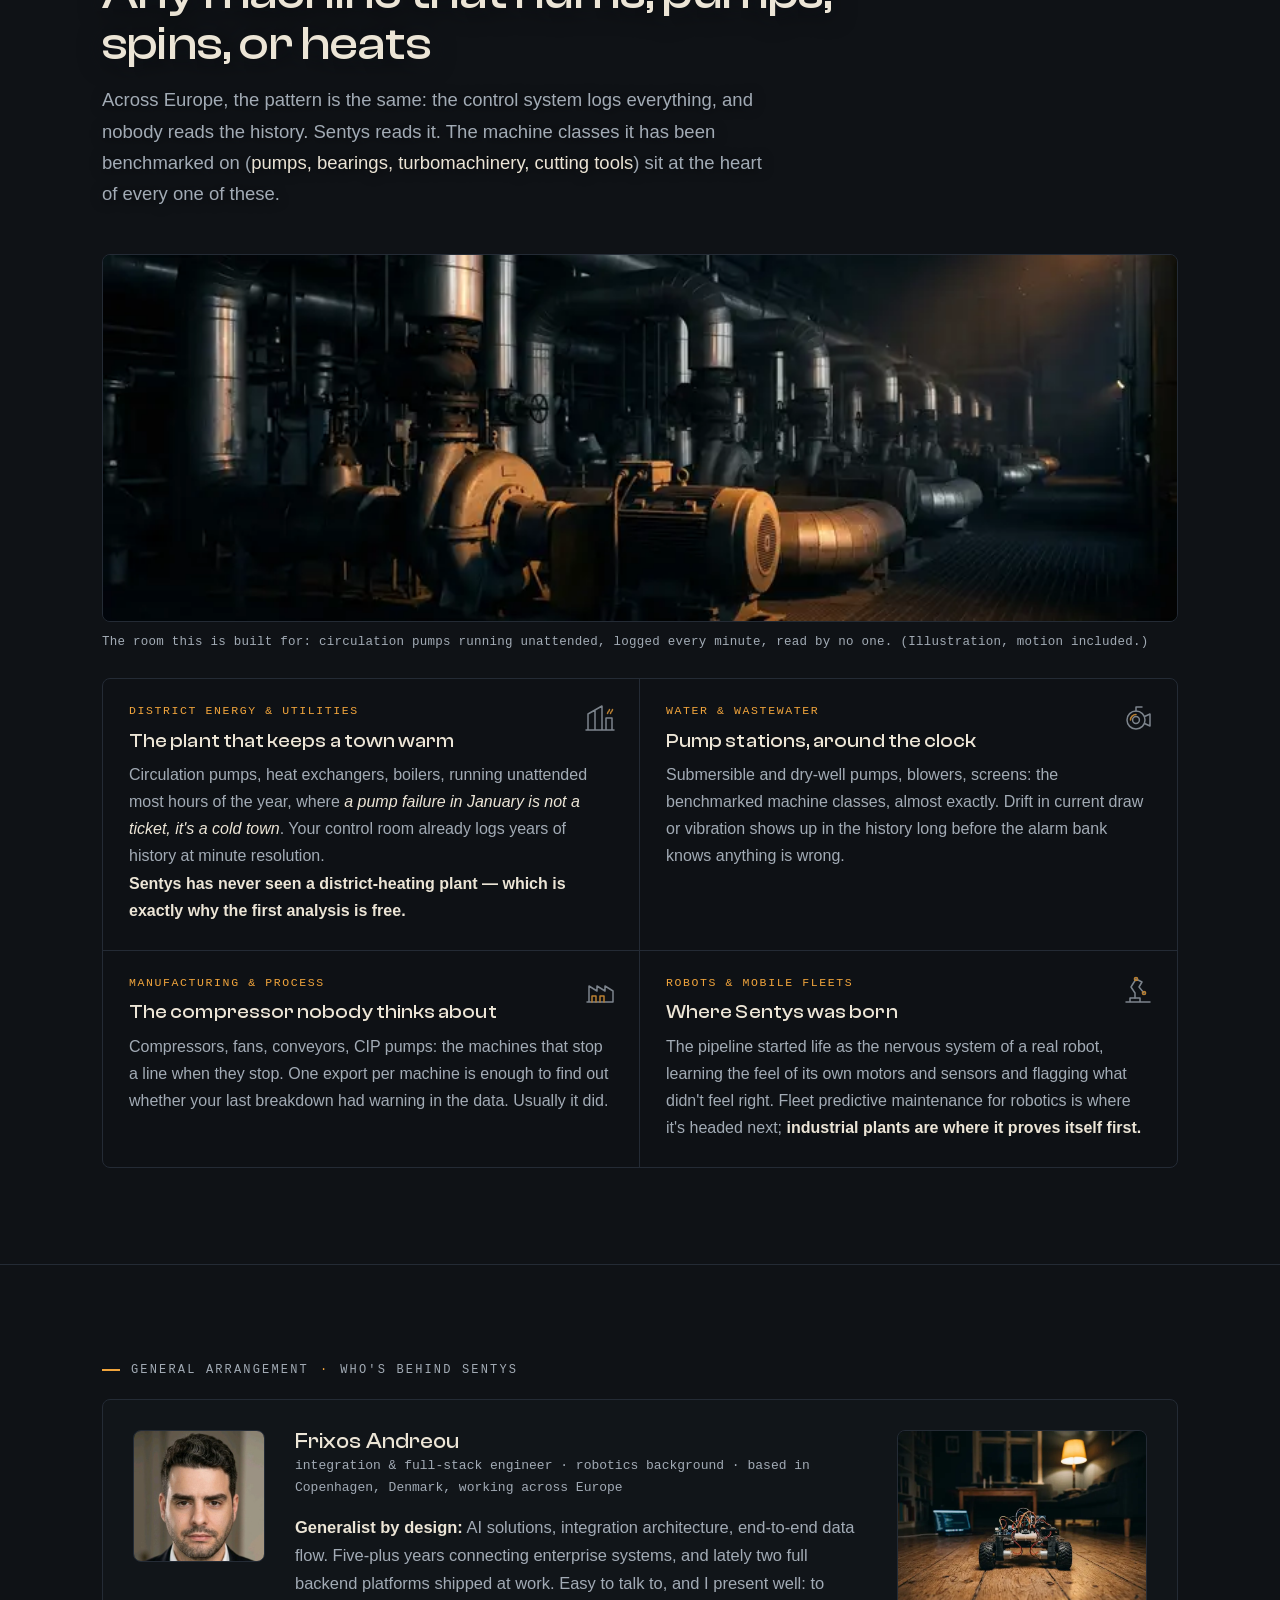
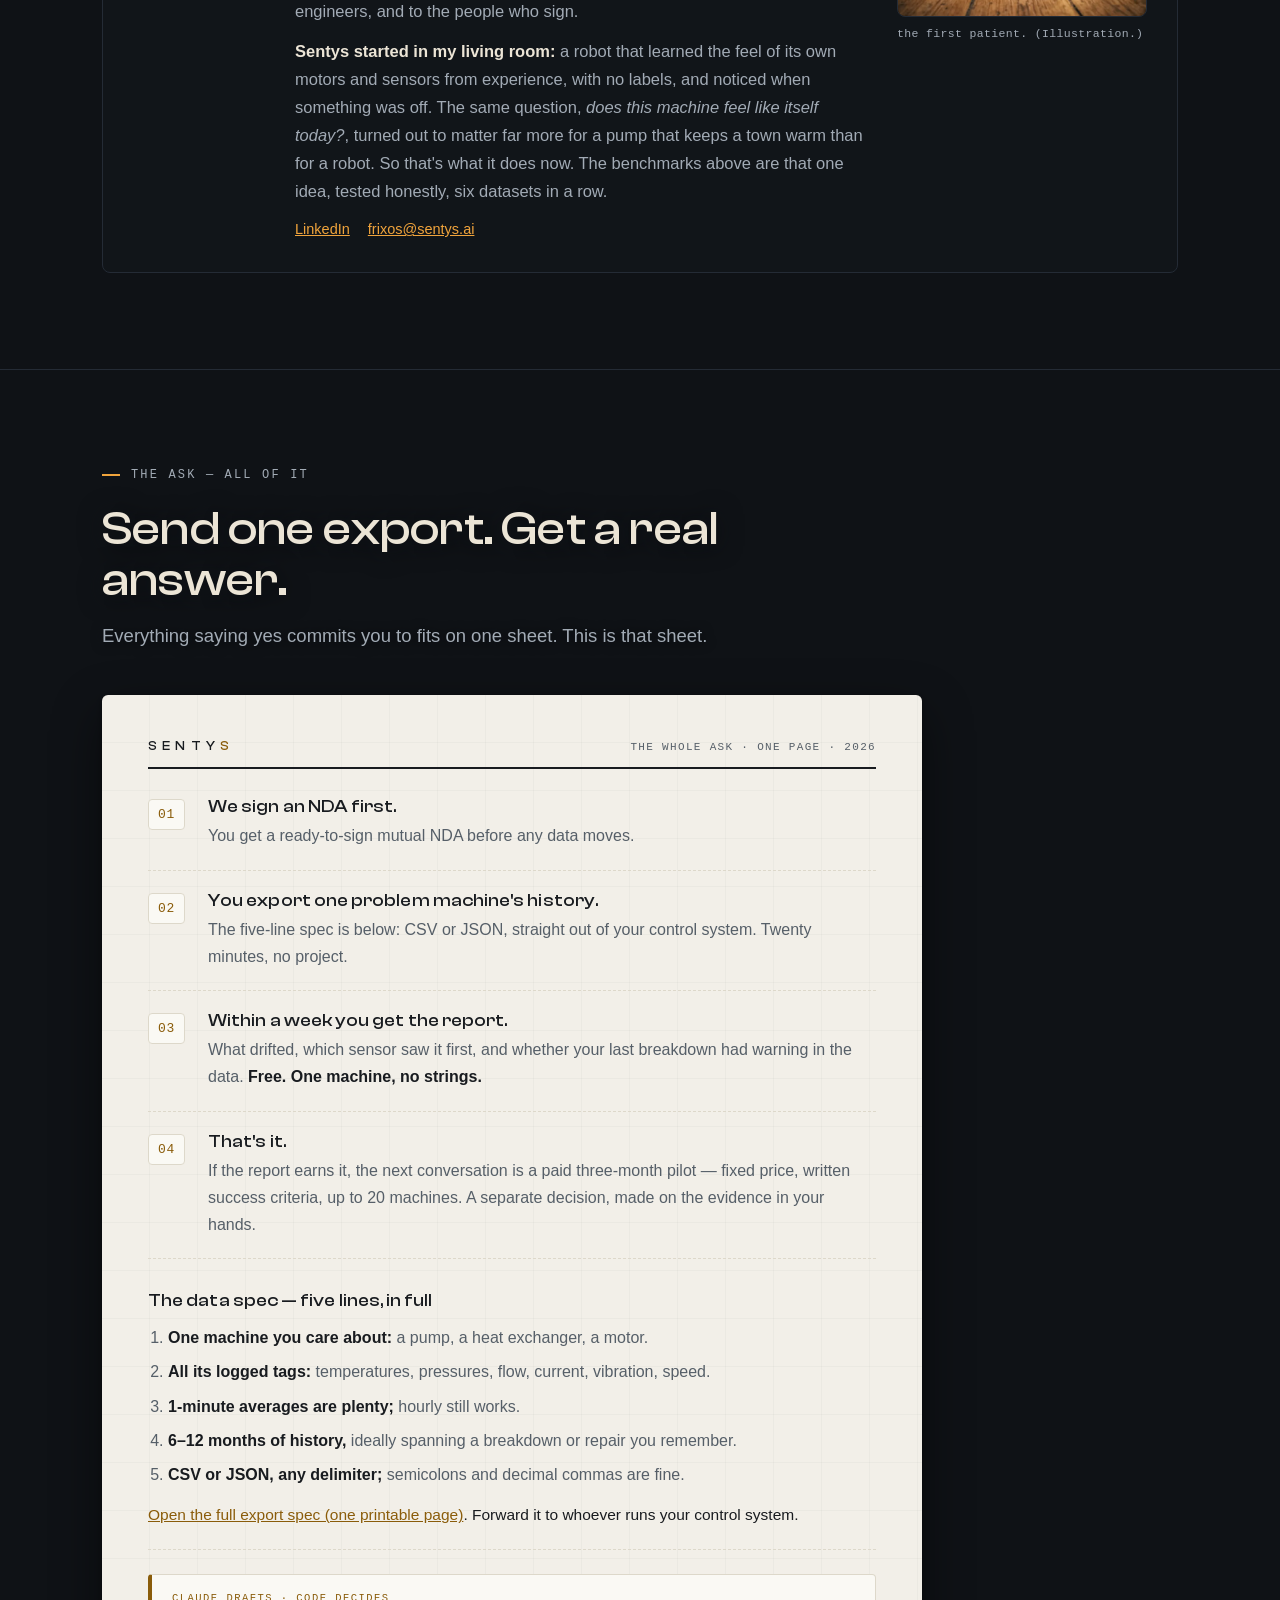
==== commit 58f4ea1e: "Pilot wording, Copenhagen footer, weekly-report brand palette - #ask step: "2-week shadow pilot" -> " ====
--- a/index.html
+++ b/index.html
@@ -32,7 +32,7 @@
 <link rel="preload" href="assets/fonts/ClashDisplay-500.woff2" as="font" type="font/woff2" crossorigin>
 <link rel="preload" href="assets/fonts/Supreme-Regular.woff2" as="font" type="font/woff2" crossorigin>
 <link rel="preload" href="assets/fonts/PlexMono-400.woff2" as="font" type="font/woff2" crossorigin>
-<link rel="stylesheet" href="assets/css/site.css?v=11">
+<link rel="stylesheet" href="assets/css/site.css?v=12">
 </head>
 <body>
 <a class="skip" href="#main">Skip to content</a>
@@ -550,7 +550,7 @@
       <img src="assets/img/founder.jpg" alt="Frixos Andreou" width="132" height="132" loading="lazy">
       <div class="founder-body">
         <h3>Frixos Andreou</h3>
-        <p class="role">integration &amp; full-stack engineer · robotics background · Denmark, working across Europe</p>
+        <p class="role">integration &amp; full-stack engineer · robotics background · based in Copenhagen, Denmark, working across Europe</p>
         <p><b>Generalist by design:</b> AI solutions, integration architecture, end-to-end data
           flow. Five-plus years connecting enterprise systems, and lately two full backend
           platforms shipped at work. Easy to talk to, and I present well: to engineers, and
@@ -596,8 +596,8 @@
           <p>What drifted, which sensor saw it first, and whether your last breakdown had warning in
             the data. <b>Free. One machine, no strings.</b></p></div>
         <div class="step"><h3>That's it.</h3>
-          <p>If the report earns it, the next conversation is a 2-week shadow pilot on more machines.
-            A separate decision, made on the evidence in your hands.</p></div>
+          <p>If the report earns it, the next conversation is a paid three-month pilot — fixed price,
+            written success criteria, up to 20 machines. A separate decision, made on the evidence in your hands.</p></div>
       </div>
 
       <div class="spec">
@@ -653,12 +653,13 @@
   </svg>
   <div class="wrap frow">
     <span class="fbrand">SENTY<i>S</i></span>
-    <span>© 2026 Sentys · Denmark · sensor-agnostic predictive maintenance</span>
+    <span>© 2026 Sentys · Copenhagen, Denmark · sensor-agnostic predictive maintenance</span>
     <span><a href="demo/">Live demo</a> · <a href="sample-report.html">Sample report</a> · <a href="data-spec.html">Data spec</a></span>
   </div>
 </footer>
 
 <script src="assets/js/engine03-data.js?v=3"></script>
-<script src="assets/js/site.js?v=10"></script>
+<script src="assets/js/site.js?v=11"></script>
+<script data-goatcounter="https://sentys.goatcounter.com/count" async src="//gc.zgo.at/count.js"></script>
 </body>
 </html>
